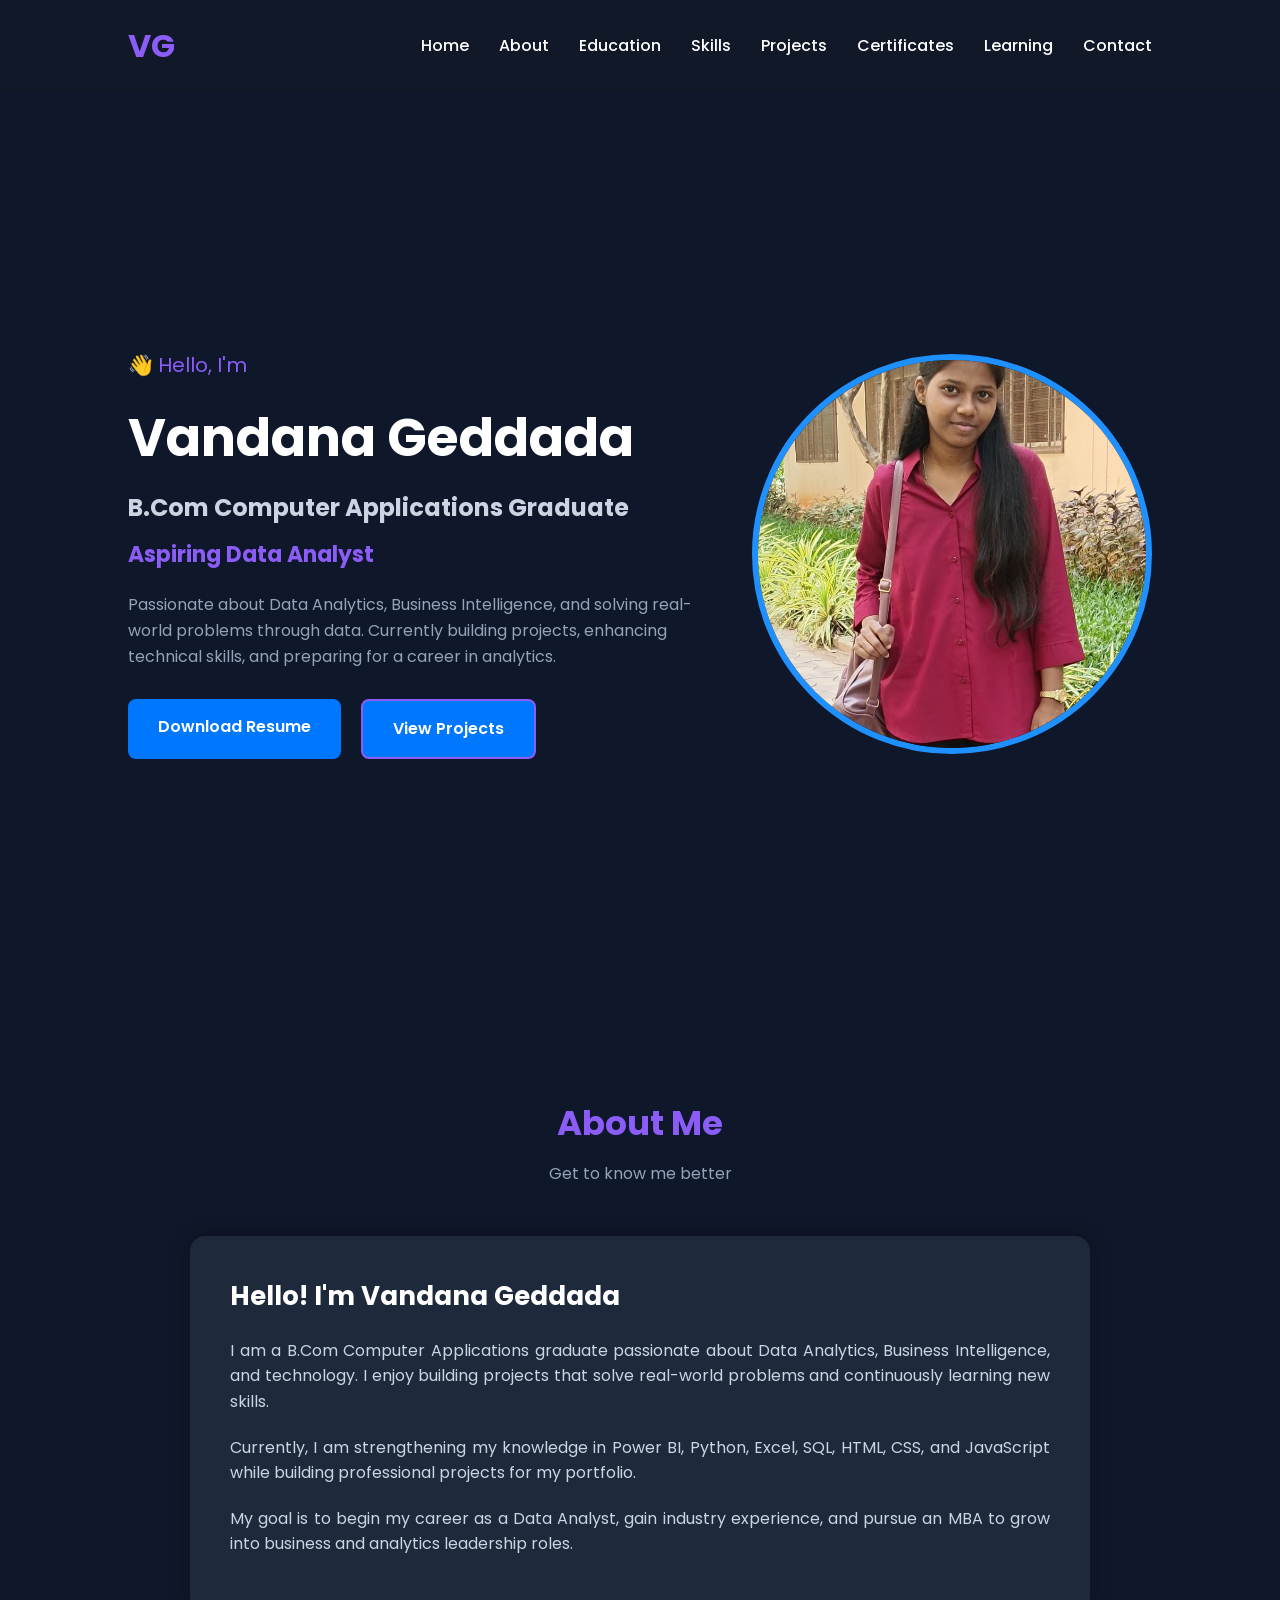
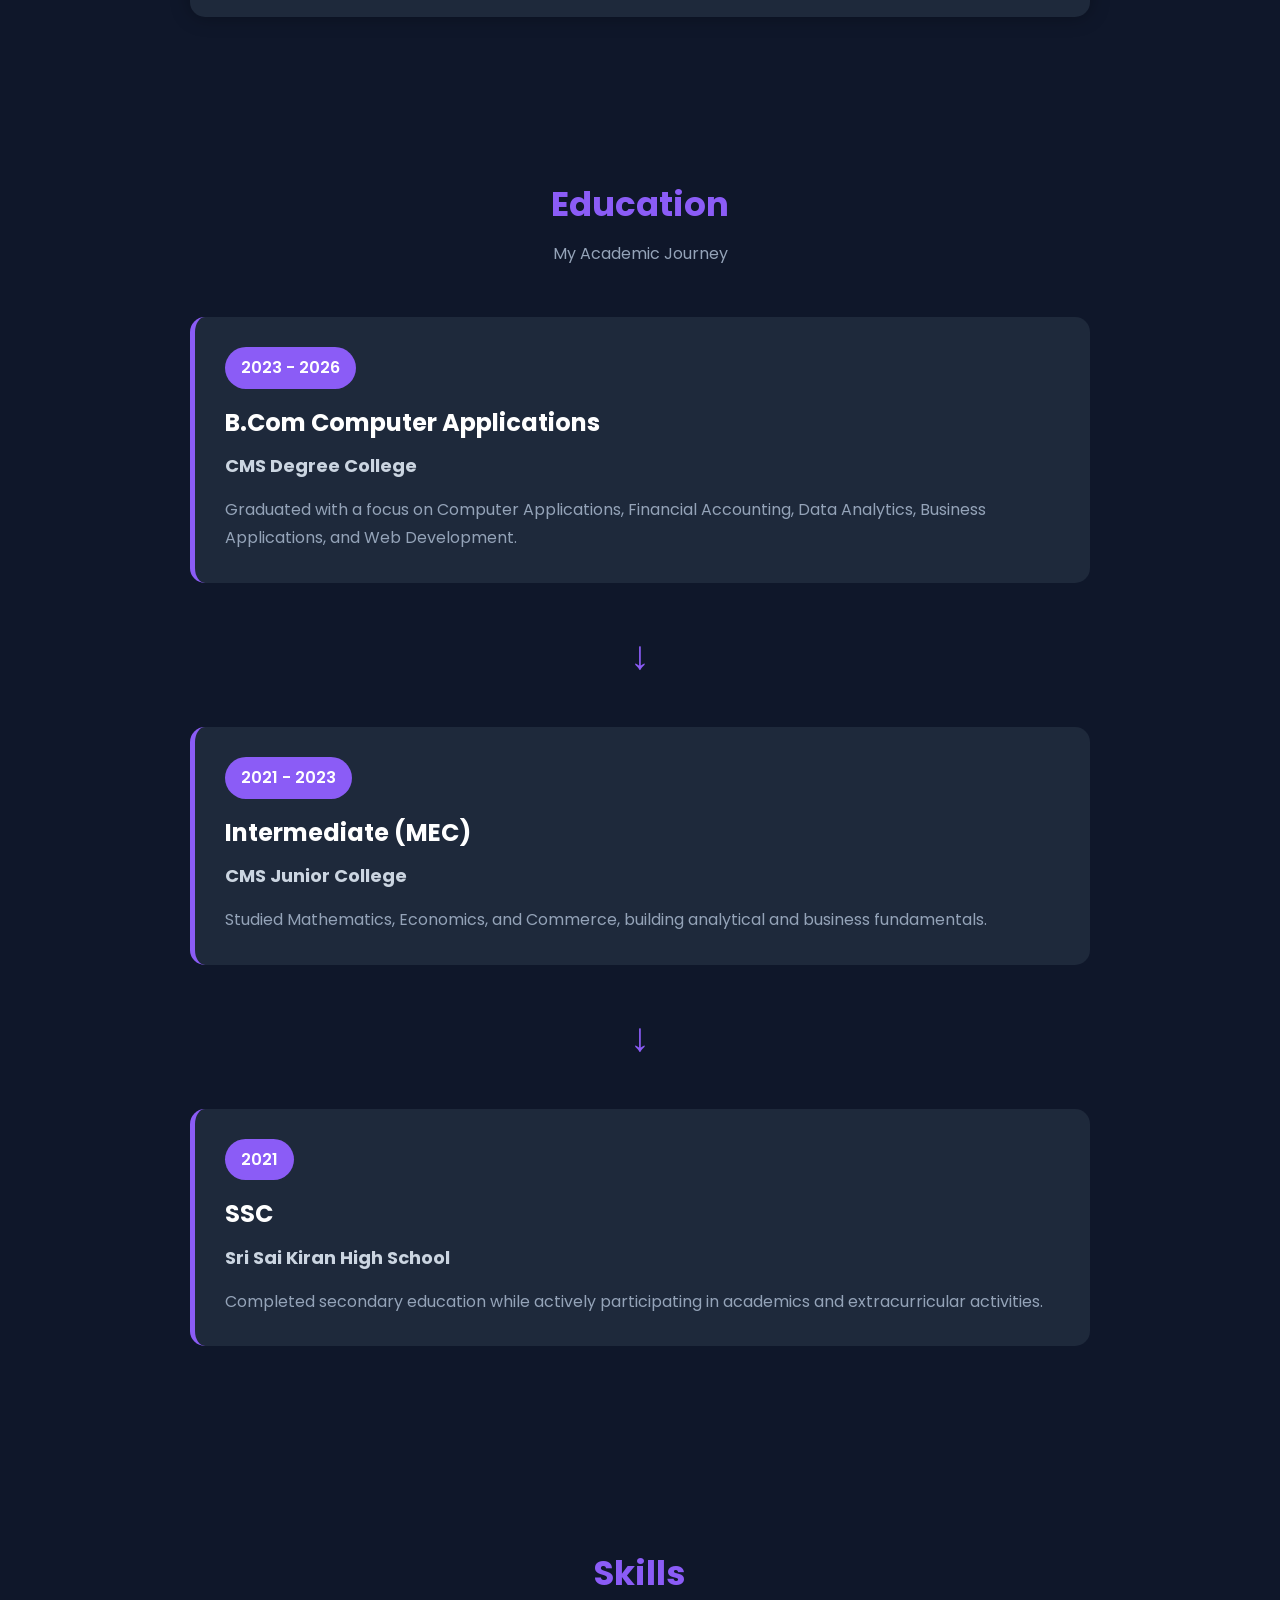
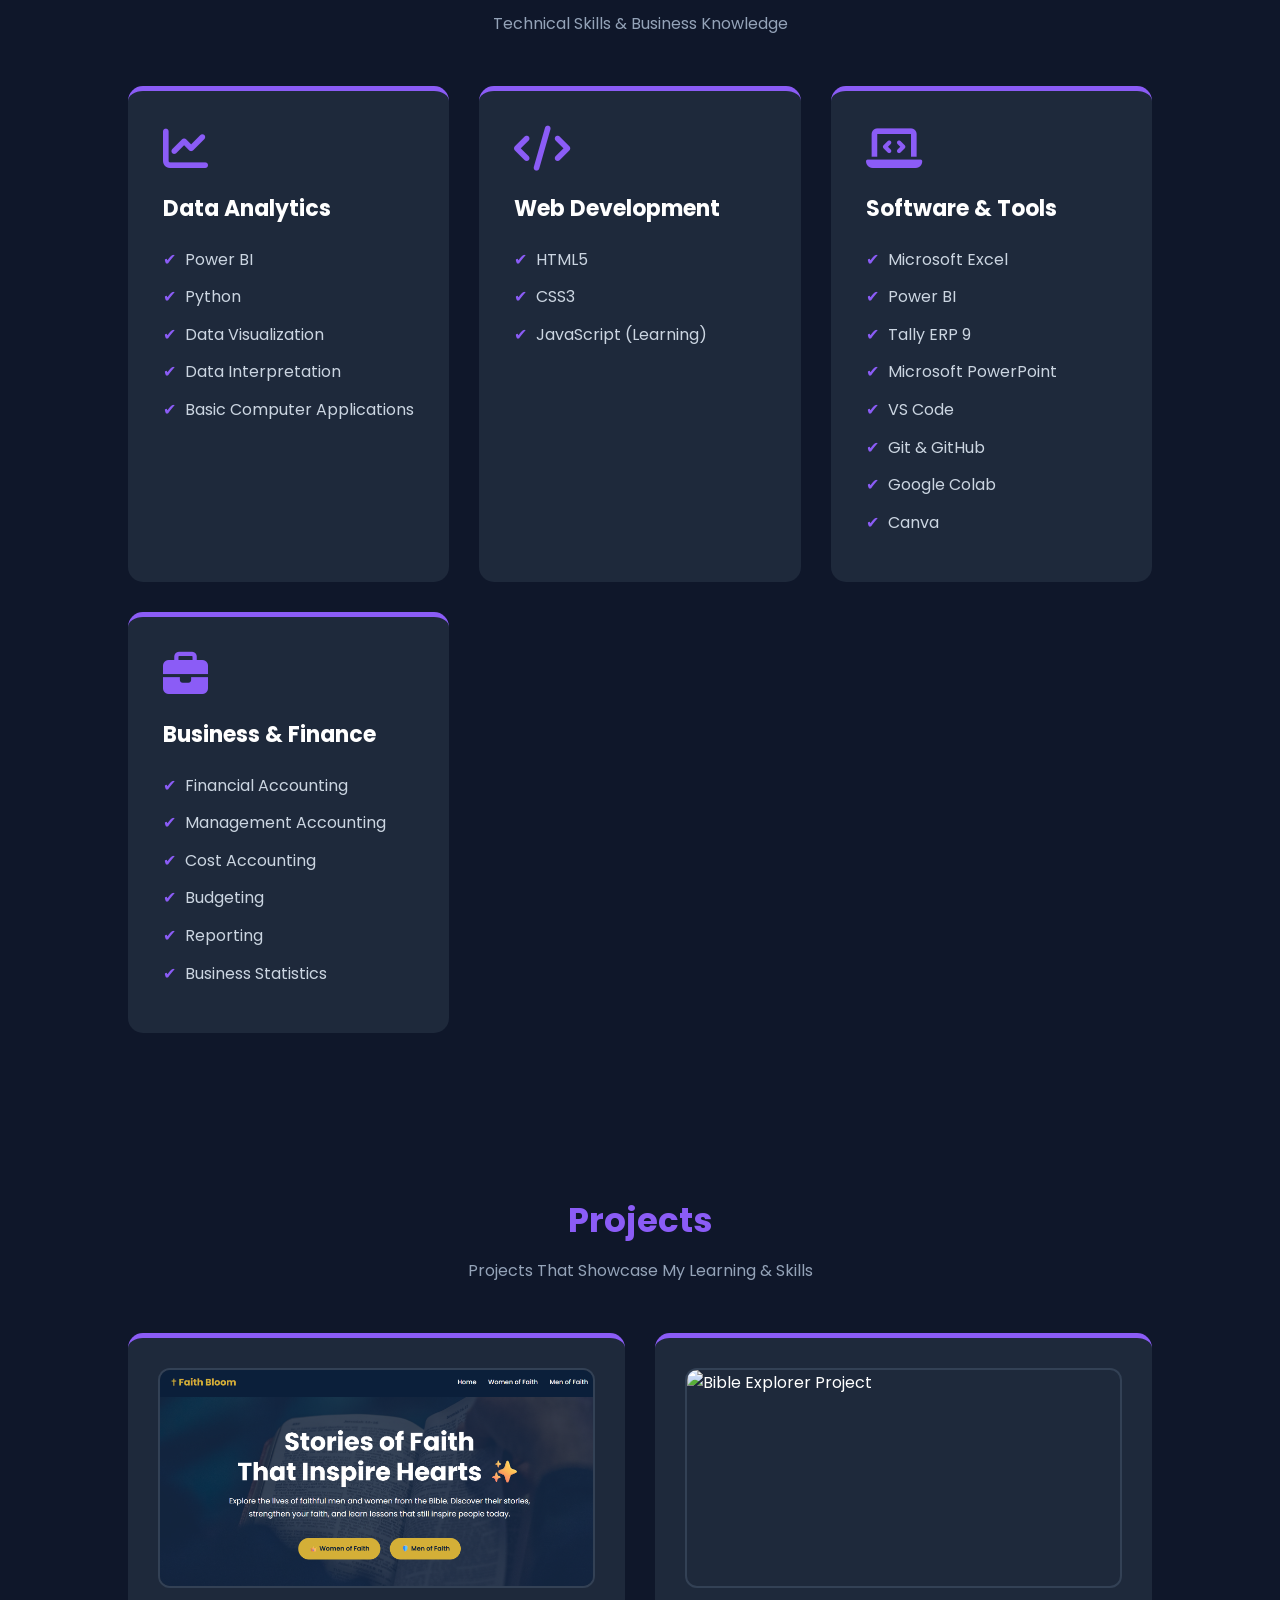
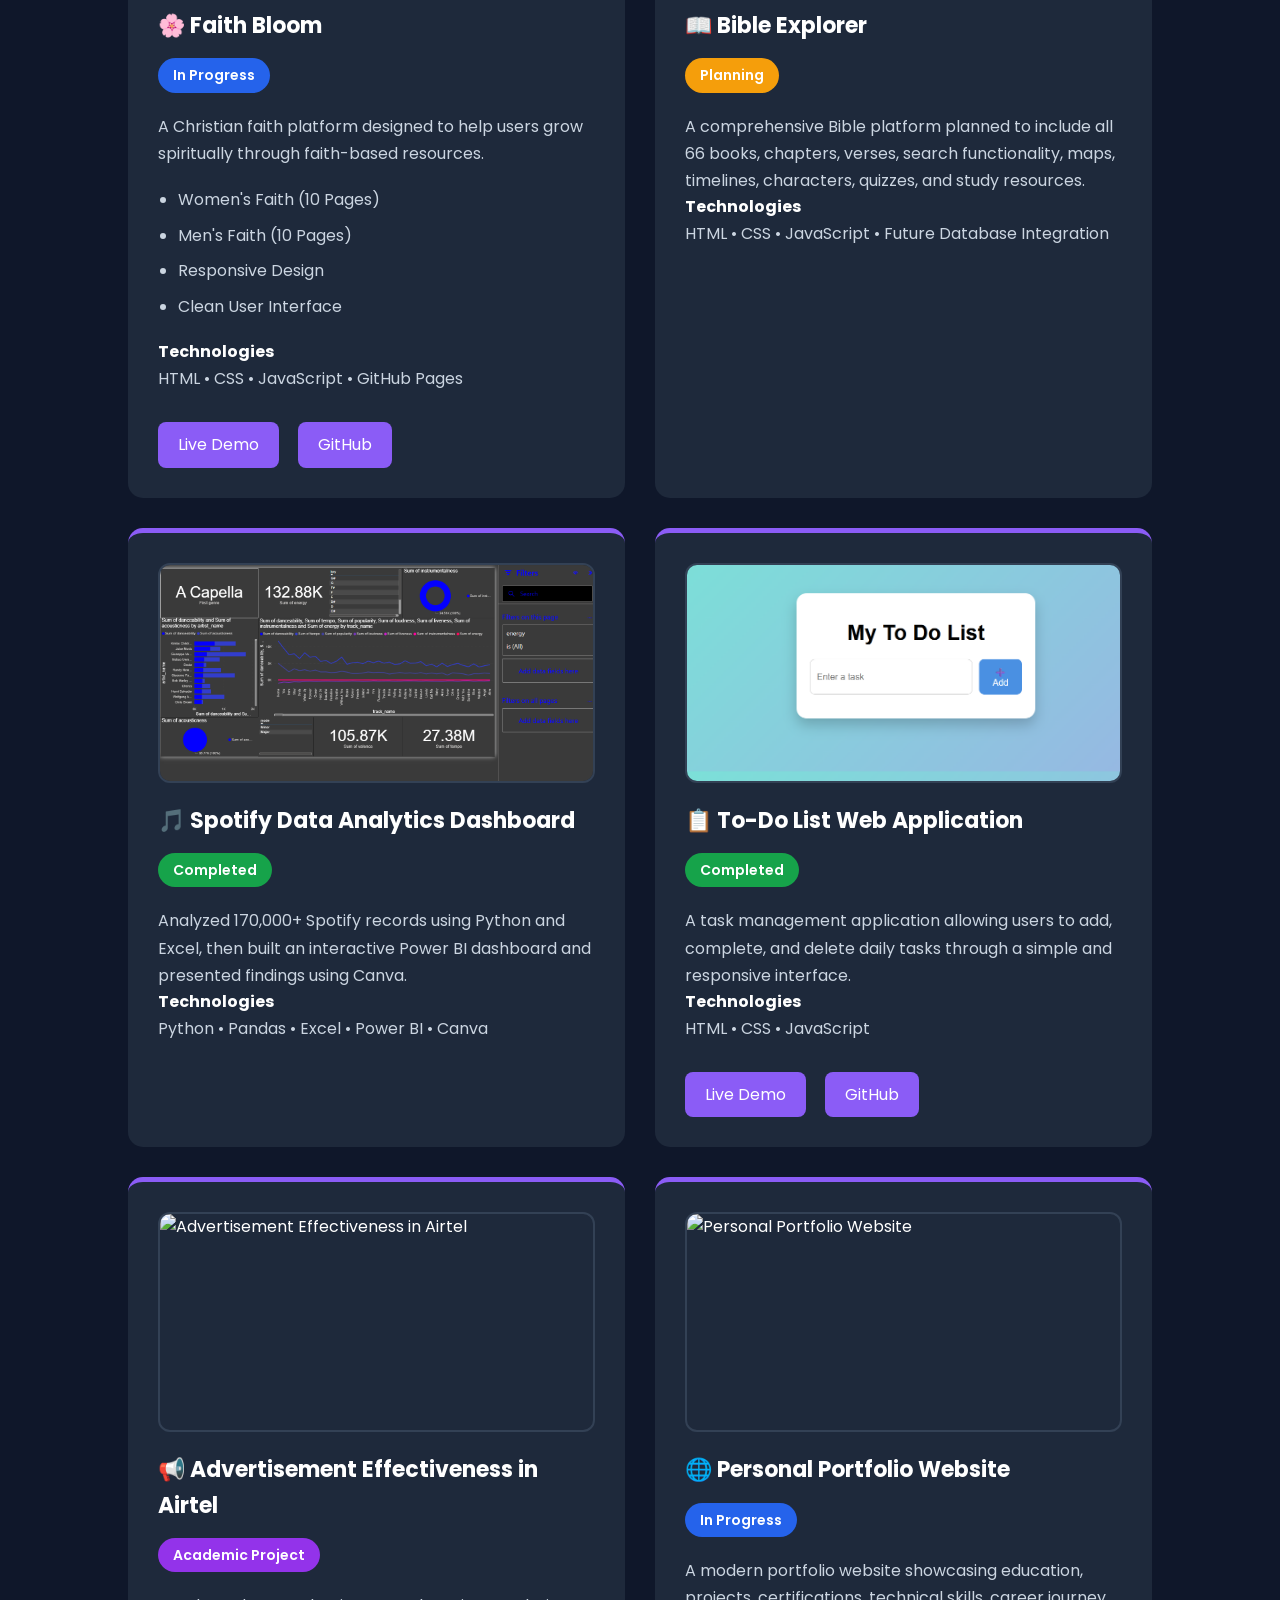
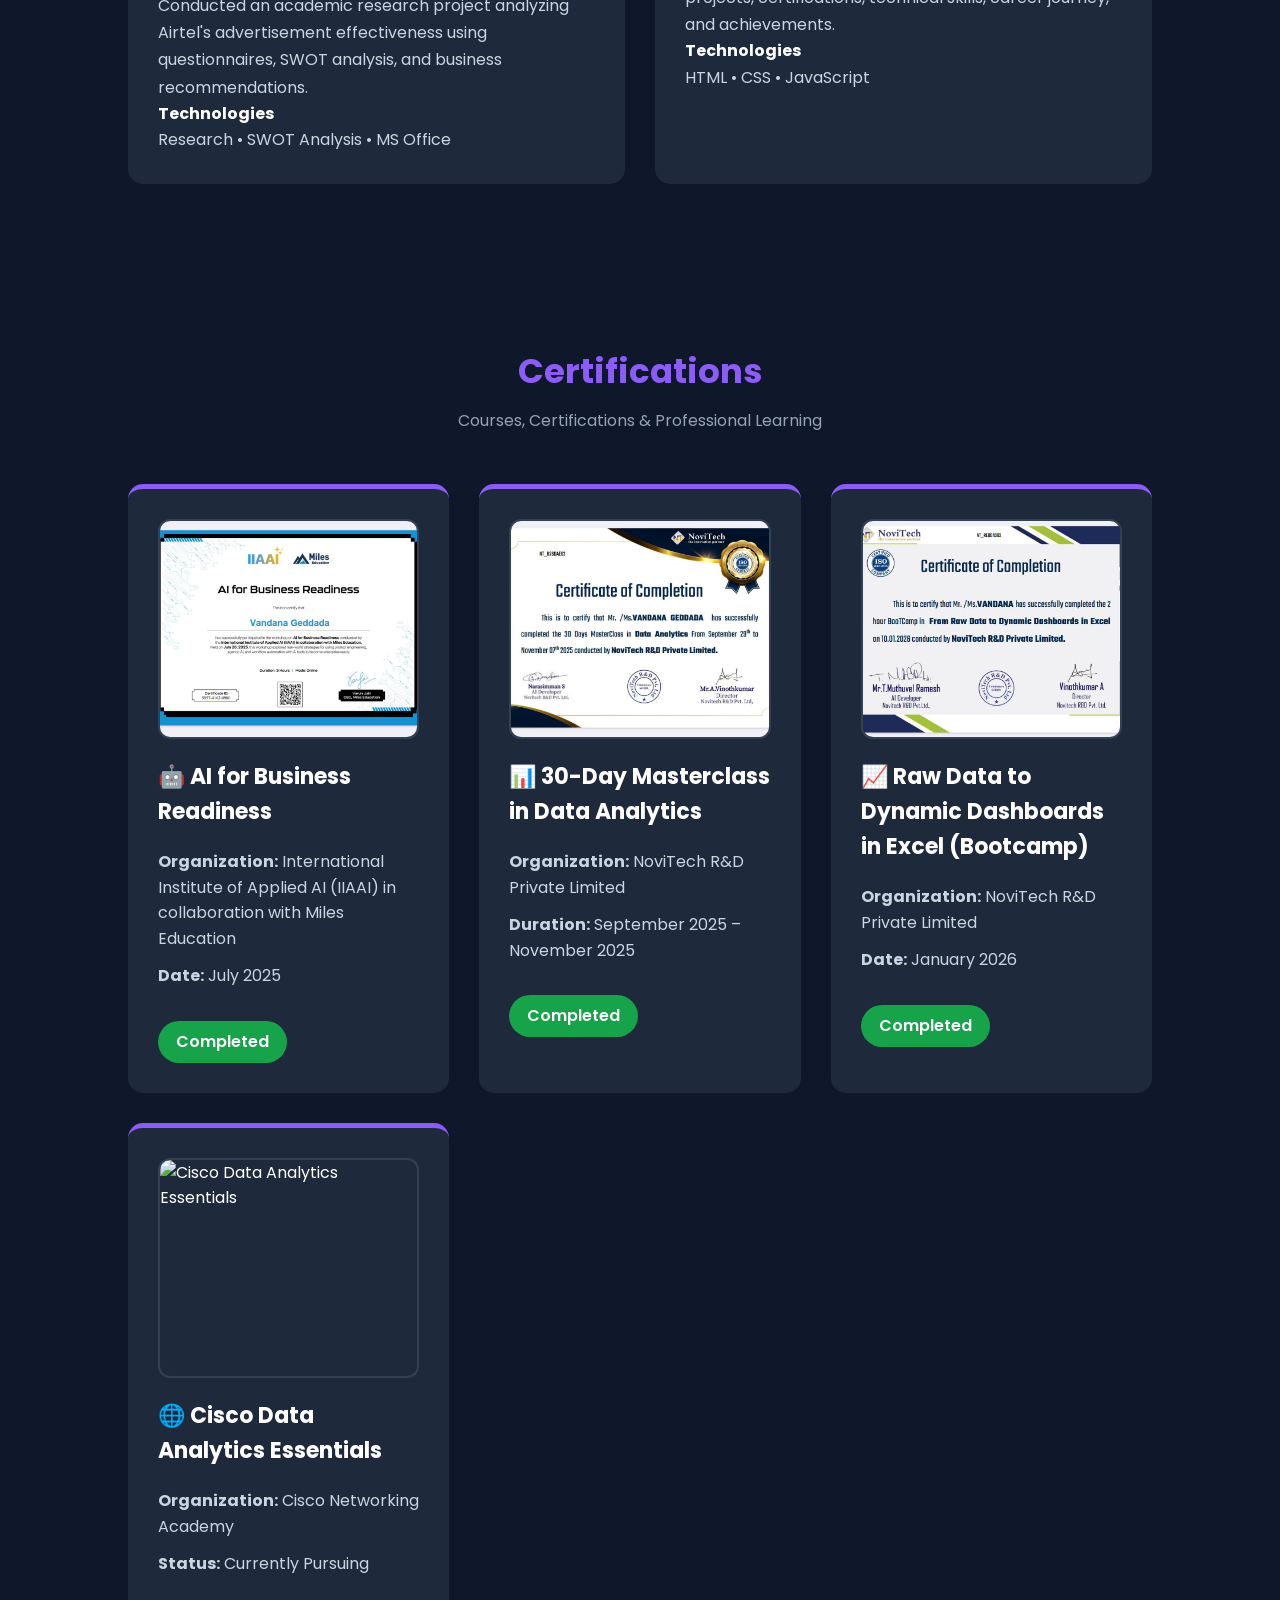
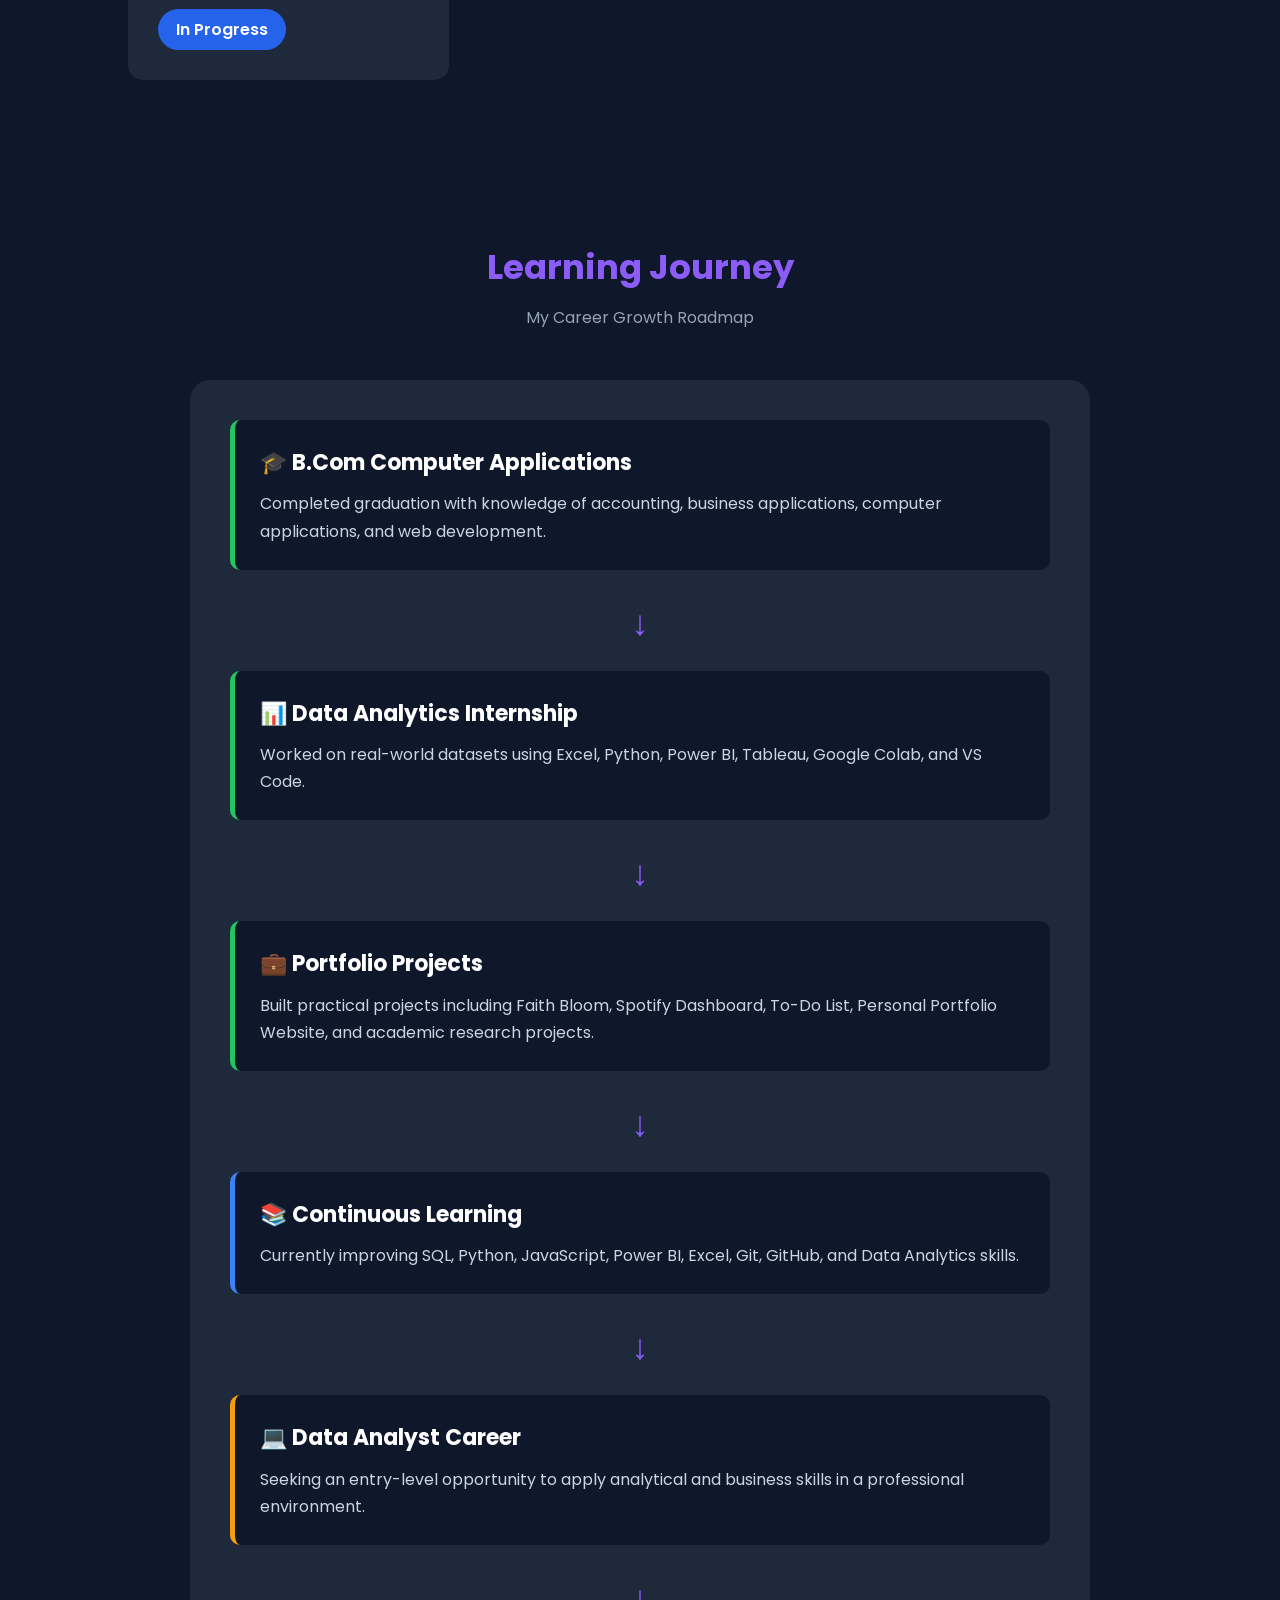
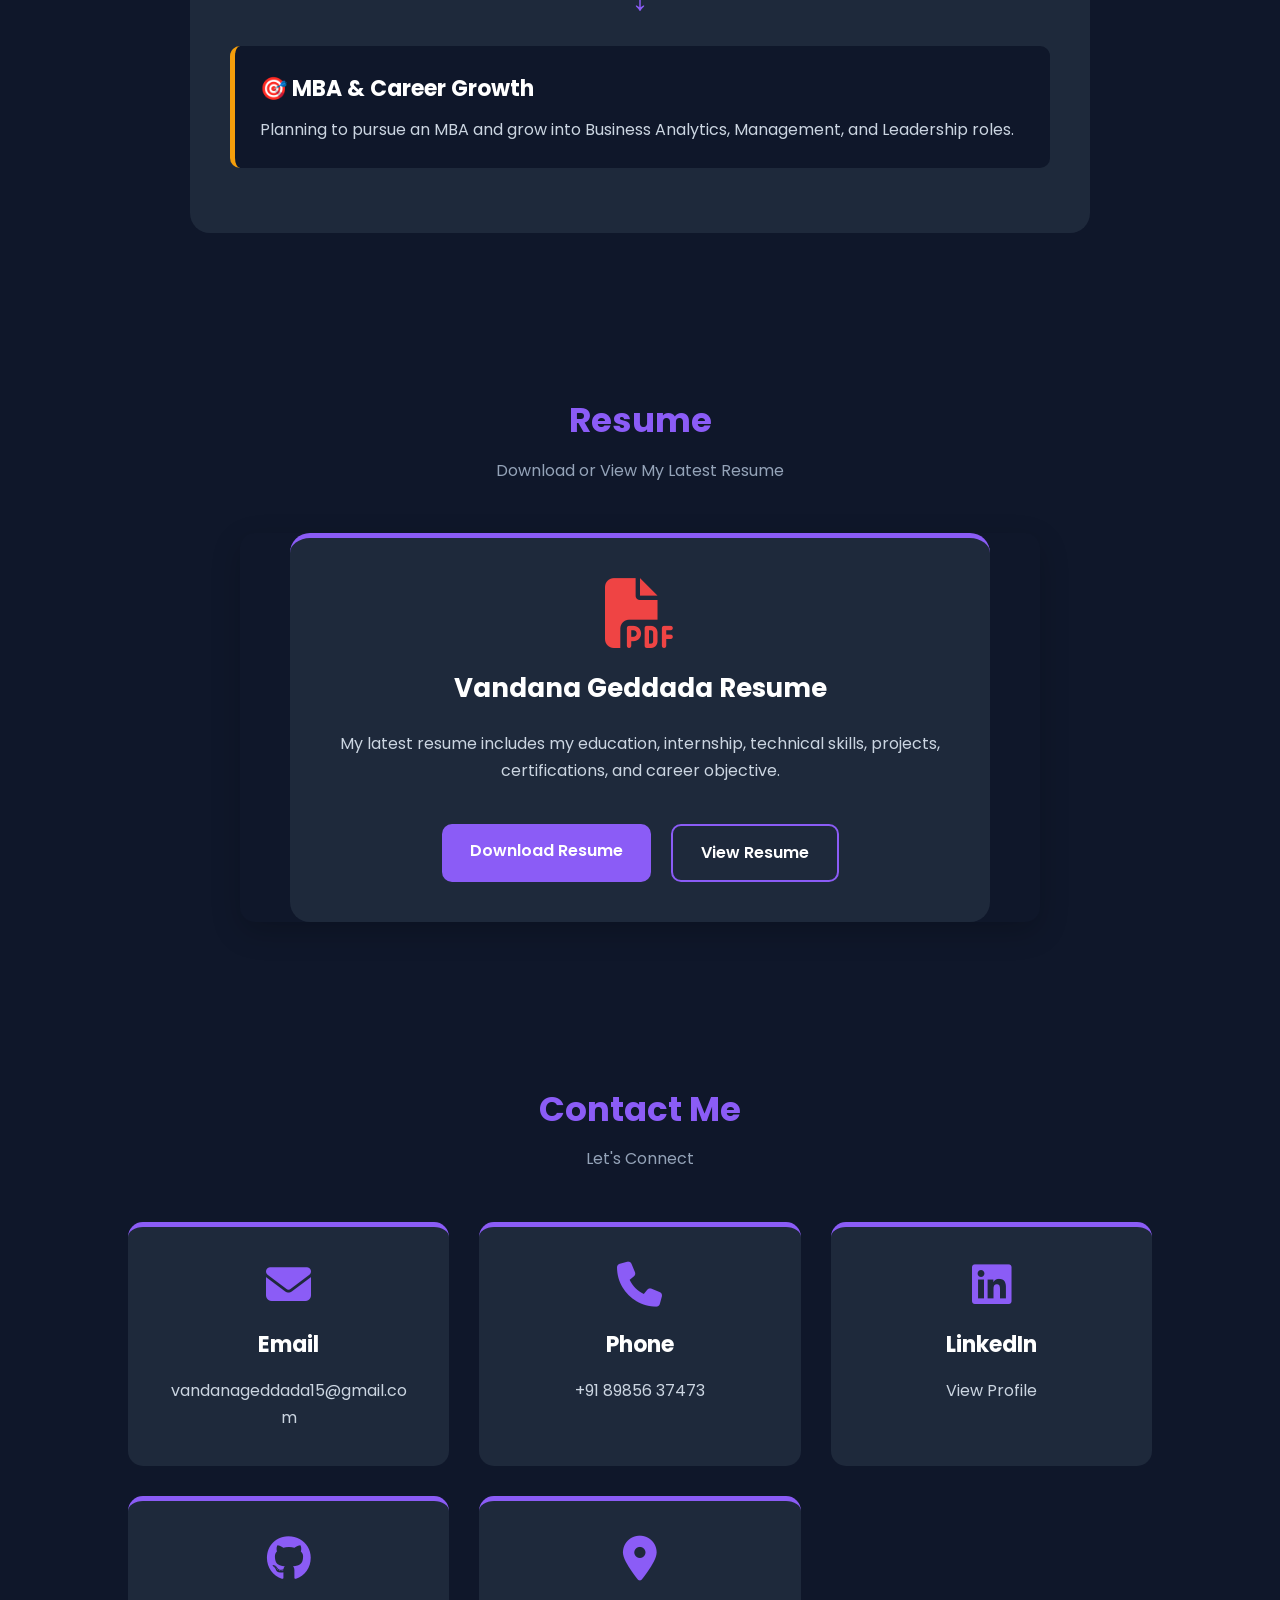
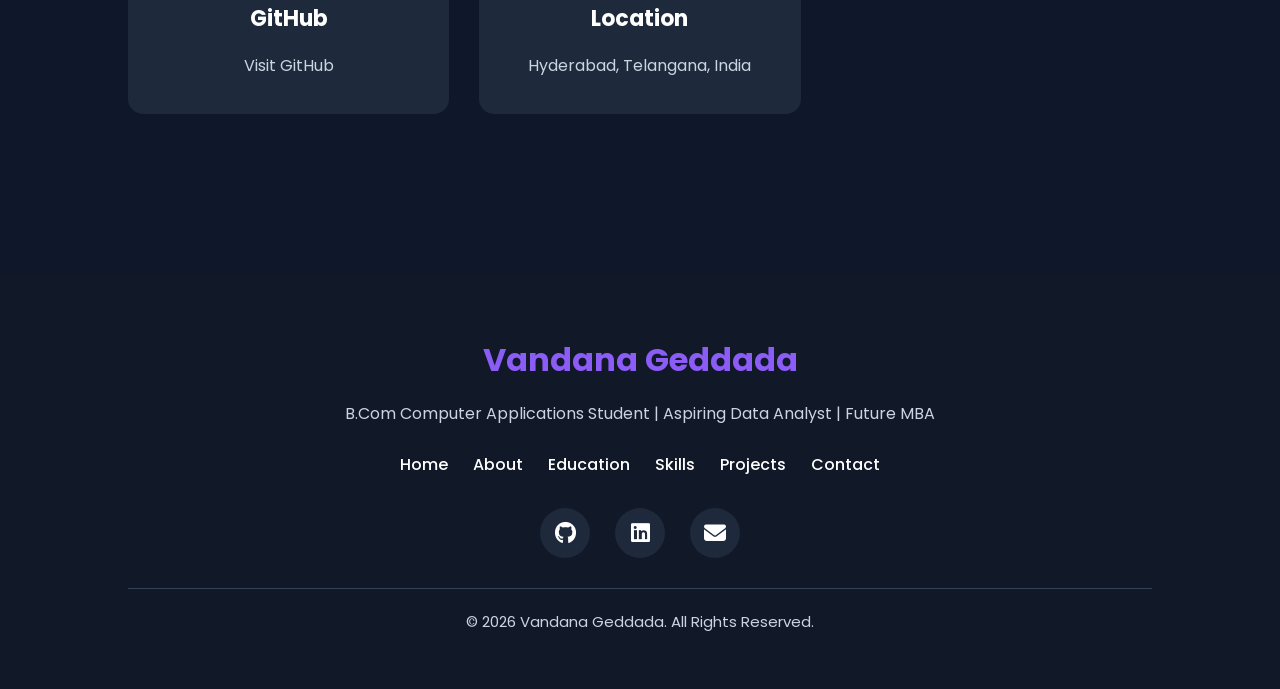
==== index.html @ 89745791 "Initial portfolio website" ====
<!DOCTYPE html>
<html lang="en">

<head>

    <!-- Basic Website Information -->
    <meta charset="UTF-8">
    <meta name="viewport" content="width=device-width, initial-scale=1.0">
    <meta name="description" content="Vandana Geddada Portfolio - Data Analyst, Web Developer, B.Com Computer Applications Graduate">
    
    <!-- Website Title -->
    <title>Vandana Geddada | Portfolio</title>

    <!-- CSS File -->
    <link rel="stylesheet" href="style.css">

    <link rel="stylesheet" href="responsive.css">

    <!-- Google Font -->
    <link href="https://fonts.googleapis.com/css2?family=Poppins:wght@300;400;500;600;700&display=swap"
        rel="stylesheet">

    <!-- Font Awesome -->
    <link rel="stylesheet"
        href="https://cdnjs.cloudflare.com/ajax/libs/font-awesome/6.7.2/css/all.min.css">

        <link rel="icon" href="images/favicon.png">
</head>

<body>

    <!-- =========================
            HEADER
    ========================== -->

    <header id="home">

        <nav class="navbar">

            <div class="logo">
                <h2>VG</h2>
            </div>

            <div class="menu-toggle" id="menu-toggle">
                <i class="fas fa-bars"></i>
            </div>

            <ul class="nav-links">

                <li><a href="#home">Home</a></li>

                <li><a href="#about">About</a></li>

                <li><a href="#education">Education</a></li>
                    
                <li><a href="#skills">Skills</a></li>
                    
                <li><a href="#projects">Projects</a></li>

                <li><a href="#certifications">Certificates</a></li>

                <li><a href="#learning">Learning</a></li>

                <li><a href="#contact">Contact</a></li>

            </ul>

        </nav>

    </header>

    <!-- =========================
        HERO SECTION
========================= -->

<section id="hero">

    <div class="hero-container">

        <div class="hero-text">

            <p class="hello">👋 Hello, I'm</p>

            <h1>Vandana Geddada</h1>

            <h2>B.Com Computer Applications Graduate</h2>

            <h3>Aspiring Data Analyst</h3>
            <h3 id="typing"></h3>

            <p class="description">

                Passionate about Data Analytics, Business Intelligence, and
                solving real-world problems through data.
                Currently building projects, enhancing technical skills,
                and preparing for a career in analytics.

            </p>

            <div class="hero-buttons">

                <a href="#" class="btn resume-btn">
                    Download Resume
                </a>

                <a href="#projects" class="btn project-btn">
                    View Projects
                </a>

            </div>

        </div>

        <div class="home-image">
    <img src="images/profile/vandana.png" alt="Vandana Geddada">
</div>

    </div>

</section>

    <!-- =========================
        ABOUT SECTION
========================= -->

<section id="about">

    <div class="section-title">
        <h2>About Me</h2>
        <p>Get to know me better</p>
    </div>

    <div class="about-container">

        <div class="about-text">

            <h3>Hello! I'm Vandana Geddada</h3>

            <p>
                I am a B.Com Computer Applications graduate passionate about
                Data Analytics, Business Intelligence, and technology.
                I enjoy building projects that solve real-world problems and
                continuously learning new skills.
            </p>

            <p>
                Currently, I am strengthening my knowledge in Power BI,
                Python, Excel, SQL, HTML, CSS, and JavaScript while
                building professional projects for my portfolio.
            </p>

            <p>
                My goal is to begin my career as a Data Analyst, gain
                industry experience, and pursue an MBA to grow into
                business and analytics leadership roles.
            </p>

        </div>

    </div>

</section>

    <!-- =========================
        EDUCATION SECTION
========================= -->

<section id="education">

    <div class="section-title">

        <h2>Education</h2>

        <p>My Academic Journey</p>

    </div>

    <div class="timeline">

        <!-- B.Com -->

        <div class="timeline-item">

            <div class="timeline-content">

                <span class="year">2023 - 2026</span>

                <h3>B.Com Computer Applications</h3>

                <h4>CMS Degree College</h4>

                <p>
                    Graduated with a focus on Computer Applications,
                    Financial Accounting, Data Analytics,
                    Business Applications, and Web Development.
                </p>

            </div>

        </div>

        <!-- Arrow -->

        <div class="timeline-arrow">
            ↓
        </div>

        <!-- Intermediate -->

        <div class="timeline-item">

            <div class="timeline-content">

                <span class="year">2021 - 2023</span>

                <h3>Intermediate (MEC)</h3>

                <h4>CMS Junior College</h4>

                <p>
                    Studied Mathematics, Economics, and Commerce,
                    building analytical and business fundamentals.
                </p>

            </div>

        </div>

        <!-- Arrow -->

        <div class="timeline-arrow">
            ↓
        </div>

        <!-- SSC -->

        <div class="timeline-item">

            <div class="timeline-content">

                <span class="year">2021</span>

                <h3>SSC</h3>

                <h4>Sri Sai Kiran High School</h4>

                <p>
                    Completed secondary education while actively
                    participating in academics and extracurricular activities.
                </p>

            </div>

        </div>

    </div>

</section>

    <!-- =========================
        SKILLS SECTION
========================= -->

<section id="skills">

    <div class="section-title">

        <h2>Skills</h2>

        <p>Technical Skills & Business Knowledge</p>

    </div>

    <div class="skills-container">

        <!-- Data Analytics -->

        <div class="skill-card">

            <i class="fas fa-chart-line"></i>

            <h3>Data Analytics</h3>

            <ul>
                <li>Power BI</li>
                <li>Python</li>
                <li>Data Visualization</li>
                <li>Data Interpretation</li>
                <li>Basic Computer Applications</li>
            </ul>

        </div>

        <!-- Web Development -->

        <div class="skill-card">

            <i class="fas fa-code"></i>

            <h3>Web Development</h3>

            <ul>
                <li>HTML5</li>
                <li>CSS3</li>
                <li>JavaScript (Learning)</li>
            </ul>

        </div>

        <!-- Software & Tools -->

        <div class="skill-card">

            <i class="fas fa-laptop-code"></i>

            <h3>Software & Tools</h3>

            <ul>
                <li>Microsoft Excel</li>
                <li>Power BI</li>
                <li>Tally ERP 9</li>
                <li>Microsoft PowerPoint</li>
                <li>VS Code</li>
                <li>Git & GitHub</li>
                <li>Google Colab</li>
                <li>Canva</li>
            </ul>

        </div>

        <!-- Business Skills -->

        <div class="skill-card">

            <i class="fas fa-briefcase"></i>

            <h3>Business & Finance</h3>

            <ul>
                <li>Financial Accounting</li>
                <li>Management Accounting</li>
                <li>Cost Accounting</li>
                <li>Budgeting</li>
                <li>Reporting</li>
                <li>Business Statistics</li>
            </ul>

        </div>

    </div>

</section>

    <!-- =========================
        PROJECTS SECTION
========================= -->

<section id="projects">

    <div class="section-title">

        <h2>Projects</h2>

        <p>Projects That Showcase My Learning & Skills</p>

    </div>

    <div class="projects-container">

        <!-- Faith Bloom -->

        <div class="project-card">

            <img src="images/profile/projects/faith-bloom.png"
                alt="Faith Bloom Project"
                class="project-image">

            <h3>🌸 Faith Bloom</h3>

            <span class="status in-progress">In Progress</span>

            <p>
                A Christian faith platform designed to help users grow spiritually
                through faith-based resources.
            </p>

            <ul>
                <li>Women's Faith (10 Pages)</li>
                <li>Men's Faith (10 Pages)</li>
                <li>Responsive Design</li>
                <li>Clean User Interface</li>
            </ul>

            <h4>Technologies</h4>

            <p>HTML • CSS • JavaScript • GitHub Pages</p>

            <div class="project-buttons">

                <a href="https://vandanageddada15-debug.github.io/faith-bloom/" target="_blank">
                    Live Demo
                </a>

                <a href="https://github.com/vandanageddada15-debug" target="_blank">
                    GitHub
                </a>

            </div>


        </div>

        <!-- Bible Explorer -->

        <div class="project-card">

            <img src="images/profile/projects/bible-explorer.png"
             alt="Bible Explorer Project"
             class="project-image">

            <h3>📖 Bible Explorer</h3>

            <span class="status planning">Planning</span>

            <p>
                A comprehensive Bible platform planned to include all 66 books,
                chapters, verses, search functionality, maps, timelines,
                characters, quizzes, and study resources.
            </p>

            <h4>Technologies</h4>

            <p>HTML • CSS • JavaScript • Future Database Integration</p>

        </div>

        <!-- Spotify Dashboard -->

        <div class="project-card">

            <img src="images/profile/projects/spotify-dashboard.png"
            alt="Spotify Dashboard"
            class="project-image">

            <h3>🎵 Spotify Data Analytics Dashboard</h3>

            <span class="status completed">Completed</span>

            <p>
                Analyzed 170,000+ Spotify records using Python and Excel,
                then built an interactive Power BI dashboard and presented
                findings using Canva.
            </p>

            <h4>Technologies</h4>

            <p>Python • Pandas • Excel • Power BI • Canva</p>

        </div>

        <!-- To Do List -->

        <div class="project-card">

            <img src="images/profile/projects/todo-app.png"
            alt="To Do List Web App"
            class="project-image">

            <h3>📋 To-Do List Web Application</h3>

            <span class="status completed">Completed</span>

            <p>
                A task management application allowing users to add,
                complete, and delete daily tasks through a simple and
                responsive interface.
            </p>

            <h4>Technologies</h4>

            <p>HTML • CSS • JavaScript</p>

            <div class="project-buttons">

                <a href="https://vandanageddada15-debug.github.io/To-Do-List-Web-Application/" target="_blank">
                    Live Demo
                </a>

                <a href="https://github.com/vandanageddada15-debug" target="_blank">
                    GitHub
                </a>

            </div>

        </div>

        <!-- Airtel -->

        <div class="project-card">

            <img src="images/profile/projects/airtel-project.png"
             alt="Advertisement Effectiveness in Airtel"
             class="project-image">

            <h3>📢 Advertisement Effectiveness in Airtel</h3>

            <span class="status academic">Academic Project</span>

            <p>
                Conducted an academic research project analyzing Airtel's
                advertisement effectiveness using questionnaires,
                SWOT analysis, and business recommendations.
            </p>

            <h4>Technologies</h4>

            <p>Research • SWOT Analysis • MS Office</p>

        </div>

        <!-- Portfolio -->

        <div class="project-card">

            <img src="images/profile/projects/portfolio.png"
            alt="Personal Portfolio Website"
            class="project-image">

            <h3>🌐 Personal Portfolio Website</h3>

            <span class="status in-progress">In Progress</span>

            <p>
                A modern portfolio website showcasing education,
                projects, certifications, technical skills,
                career journey, and achievements.
            </p>

            <h4>Technologies</h4>

            <p>HTML • CSS • JavaScript</p>

        </div>

    </div>

</section>

    <!-- =========================
        CERTIFICATIONS SECTION
========================= -->

<section id="certifications">

    <div class="section-title">

        <h2>Certifications</h2>

        <p>Courses, Certifications & Professional Learning</p>

    </div>

    <div class="certifications-container">

        <!-- AI for Business Readiness -->

        <div class="certificate-card">

            <img src="images/profile/projects/certificates/ai-business.jpg" alt="AI for Business Readiness" class="certificate-image">

            <h3>🤖 AI for Business Readiness</h3>

            <p><strong>Organization:</strong> International Institute of Applied AI (IIAAI) in collaboration with Miles Education</p>

            <p><strong>Date:</strong> July 2025</p>

            <span class="certificate-status completed">
                Completed
            </span>

        </div>

        <!-- Data Analytics Masterclass -->

        <div class="certificate-card">

            <img src="images/profile/projects/certificates/novitech-masterclass.jpg" alt="30-Day Masterclass in Data Analytics" class="certificate-image">

            <h3>📊 30-Day Masterclass in Data Analytics</h3>

            <p><strong>Organization:</strong> NoviTech R&D Private Limited</p>

            <p><strong>Duration:</strong> September 2025 – November 2025</p>

            <span class="certificate-status completed">
                Completed
            </span>

        </div>

        <!-- Excel Bootcamp -->

        <div class="certificate-card">

            <img src="images/profile/projects/certificates/excel-bootcamp.jpg" alt="Excel Bootcamp" class="certificate-image">

            <h3>📈 Raw Data to Dynamic Dashboards in Excel (Bootcamp)</h3>

            <p><strong>Organization:</strong> NoviTech R&D Private Limited</p>

            <p><strong>Date:</strong> January 2026</p>

            <span class="certificate-status completed">
                Completed
            </span>

        </div>

        <!-- Cisco -->

        <div class="certificate-card">

            <img src="images/profile/projects/certificates/cisco.jpg" alt="Cisco Data Analytics Essentials" class="certificate-image">

            <h3>🌐 Cisco Data Analytics Essentials</h3>

            <p><strong>Organization:</strong> Cisco Networking Academy</p>

            <p><strong>Status:</strong> Currently Pursuing</p>

            <span class="certificate-status progress">
                In Progress
            </span>

        </div>

    </div>

</section>

    <!-- =========================
        LEARNING JOURNEY
========================= -->

<section id="learning">

    <div class="section-title">

        <h2>Learning Journey</h2>

        <p>My Career Growth Roadmap</p>

    </div>

    <div class="learning-container">

        <div class="learning-card">

            <div class="step completed">

                <h3>🎓 B.Com Computer Applications</h3>

                <p>Completed graduation with knowledge of accounting, business applications, computer applications, and web development.</p>

            </div>

            <div class="arrow">↓</div>

            <div class="step completed">

                <h3>📊 Data Analytics Internship</h3>

                <p>Worked on real-world datasets using Excel, Python, Power BI, Tableau, Google Colab, and VS Code.</p>

            </div>

            <div class="arrow">↓</div>

            <div class="step completed">

                <h3>💼 Portfolio Projects</h3>

                <p>Built practical projects including Faith Bloom, Spotify Dashboard, To-Do List, Personal Portfolio Website, and academic research projects.</p>

            </div>

            <div class="arrow">↓</div>

            <div class="step progress">

                <h3>📚 Continuous Learning</h3>

                <p>Currently improving SQL, Python, JavaScript, Power BI, Excel, Git, GitHub, and Data Analytics skills.</p>

            </div>

            <div class="arrow">↓</div>

            <div class="step future">

                <h3>💻 Data Analyst Career</h3>

                <p>Seeking an entry-level opportunity to apply analytical and business skills in a professional environment.</p>

            </div>

            <div class="arrow">↓</div>

            <div class="step future">

                <h3>🎯 MBA & Career Growth</h3>

                <p>Planning to pursue an MBA and grow into Business Analytics, Management, and Leadership roles.</p>

            </div>

        </div>

    </div>

</section>

    <!-- =========================
        RESUME SECTION
========================= -->

<section id="resume">

    <div class="section-title">

        <h2>Resume</h2>

        <p>Download or View My Latest Resume</p>

    </div>

    <div class="resume-container">

        <div class="resume-card">

            <i class="fas fa-file-pdf"></i>

            <h3>Vandana Geddada Resume</h3>

            <p>
                My latest resume includes my education,
                internship, technical skills, projects,
                certifications, and career objective.
            </p>

            <div class="resume-buttons">

                <a href="assets/resume.pdf"
                   download
                   class="resume-download">
                   Download Resume
                </a>

                <a href="assets/resume.pdf"
                   target="_blank"
                   class="resume-view">
                   View Resume
                </a>

            </div>

        </div>

    </div>

</section>

    <!-- =========================
        CONTACT SECTION
========================= -->

<section id="contact">

    <div class="section-title">

        <h2>Contact Me</h2>

        <p>Let's Connect</p>

    </div>

    <div class="contact-container">

        <div class="contact-card">

            <i class="fas fa-envelope"></i>

            <h3>Email</h3>

            <p>
                <a href="mailto:vandanageddada15@gmail.com">
                    vandanageddada15@gmail.com
                </a>
            </p>

        </div>

        <div class="contact-card">

            <i class="fas fa-phone"></i>

            <h3>Phone</h3>

            <p>
                <a href="tel:+918985637473">
                    +91 89856 37473
                </a>
            </p>

        </div>

        <div class="contact-card">

            <i class="fab fa-linkedin"></i>

            <h3>LinkedIn</h3>

            <p>
                <a href="https://www.linkedin.com/in/vandana-geddada-997412373/"
                   target="_blank">
                    View Profile
                </a>
            </p>

        </div>

        <div class="contact-card">

            <i class="fab fa-github"></i>

            <h3>GitHub</h3>

            <p>
                <a href="https://github.com/Vandanageddada15-debug"
                   target="_blank">
                    Visit GitHub
                </a>
            </p>

        </div>

        <div class="contact-card">

            <i class="fas fa-map-marker-alt"></i>

            <h3>Location</h3>

            <p>Hyderabad, Telangana, India</p>

        </div>

    </div>

</section>

    <!-- =========================
        FOOTER
========================= -->

<footer>

    <div class="footer-container">

        <h2>Vandana Geddada</h2>

        <p>
            B.Com Computer Applications Student |
            Aspiring Data Analyst |
            Future MBA
        </p>

        <div class="footer-links">

            <a href="#home">Home</a>
            <a href="#about">About</a>
            <a href="#education">Education</a>
            <a href="#skills">Skills</a>
            <a href="#projects">Projects</a>
            <a href="#contact">Contact</a>

        </div>

        <div class="footer-social">

            <a href="https://github.com/Vandanageddada15-debug" target="_blank">
                <i class="fab fa-github"></i>
            </a>

            <a href="https://www.linkedin.com/in/vandana-geddada-997412373/" target="_blank">
                <i class="fab fa-linkedin"></i>
            </a>

            <a href="mailto:vandanageddada15@gmail.com">
                <i class="fas fa-envelope"></i>
            </a>

        </div>

        <p class="copyright">

            © 2026 Vandana Geddada.
            All Rights Reserved.

        </p>

    </div>

</footer>

    <!-- JavaScript -->

    <script src="script.js"></script>

<button id="topBtn">
    ↑
</button>

</body>

</html>
---- style.css ----
/* ===========================
        GOOGLE RESET
=========================== */

*{
    margin:0;
    padding:0;
    box-sizing:border-box;
}

html{

    scroll-behavior:smooth;

}

/* ===========================
        BODY
=========================== */

body{

    font-family:'Poppins',sans-serif;
    background:#0f172a;
    color:white;
    line-height:1.6;

}

/* ===========================
        LINKS
=========================== */

a{

    text-decoration:none;
    color:inherit;

}

/* ===========================
        IMAGES
=========================== */

img{

    max-width:100%;
    display:block;

}

/* ===========================
        SECTION
=========================== */

section{

    padding:80px 10%;

}

/* ===========================
        BUTTON
=========================== */

button{

    cursor:pointer;

}

/* ===========================
    NAVIGATION BAR
=========================== */

.navbar{

    display:flex;
    justify-content:space-between;
    align-items:center;

    padding:20px 10%;

    background:#111827;

    position:sticky;
    top:0;

    z-index:1000;

}

/* ===========================
        LOGO
=========================== */

.logo h2{

    color:#8b5cf6;
    font-size:32px;

    font-weight:700;

}

/* ===========================
    NAVIGATION LINKS
=========================== */

.nav-links{

    display:flex;

    list-style:none;

    gap:30px;

}

.nav-links a{

    color:white;

    font-weight:500;

    transition:0.3s;

}

.nav-links a:hover{

    color:#8b5cf6;

}


/* ===========================
        HERO SECTION
=========================== */

.hero-container{

    display:flex;
    justify-content:space-between;
    align-items:center;
    gap:60px;
    min-height:85vh;

}

.hero-text{

    flex:1;

}

.hello{

    color:#8b5cf6;
    font-size:20px;
    margin-bottom:15px;

}

.hero-text h1{

    font-size:52px;
    margin-bottom:10px;

}

.hero-text h2{

    font-size:24px;
    color:#cbd5e1;
    margin-bottom:10px;

}

.hero-text h3{

    font-size:22px;
    color:#8b5cf6;
    margin-bottom:20px;

}

.description{

    color:#94a3b8;
    font-size:16px;
    max-width:650px;
    margin-bottom:30px;

}

.hero-buttons{

    display:flex;
    gap:20px;

}

.btn{

    padding:15px 30px;
    border-radius:10px;
    font-weight:600;
    transition:.3s;

}

.resume-btn{

    background:#8b5cf6;
    color:white;

}

.resume-btn:hover{

    background:#7c3aed;

}

.project-btn{

    border:2px solid #8b5cf6;

}

.project-btn:hover{

    background:#8b5cf6;

}

.hero-image{

    flex:1;
    display:flex;
    justify-content:center;

}

.hero-image img{

    width:350px;
    border-radius:50%;
    border:6px solid #8b5cf6;

}

/* ===========================
        ABOUT SECTION
=========================== */

.section-title{
    text-align:center;
    margin-bottom:50px;
}

.section-title h2{
    font-size:34px;
    color:#8b5cf6;
}

.section-title p{
    font-size:16px;
    color:#94a3b8;
    margin-top:10px;
}

.about-container{
    max-width:900px;
    margin:auto;
    background:#1e293b;
    padding:40px;
    border-radius:15px;
    box-shadow:0 0 20px rgba(0,0,0,0.3);
}

.about-text h3{
    font-size:26px;
    margin-bottom:20px;
    color:#ffffff;
}

.about-text p{
    color:#cbd5e1;
    font-size:16px;
    margin-bottom:20px;
    text-align:justify;
}


/* ===========================
        EDUCATION
=========================== */

.timeline{

    max-width:900px;
    margin:auto;

}

.timeline-item{

    display:flex;
    justify-content:center;

    margin:40px 0;

}

.timeline-content{

    background:#1e293b;

    width:100%;

    padding:30px;

    border-left:5px solid #8b5cf6;

    border-radius:15px;

    transition:.3s;

}

.timeline-content:hover{

    transform:translateY(-8px);

    box-shadow:0 10px 25px rgba(139,92,246,.3);

}

.year{

    display:inline-block;

    background:#8b5cf6;

    color:white;

    padding:8px 16px;

    border-radius:30px;

    margin-bottom:15px;

    font-weight:600;

}

.timeline-content h3{

    font-size:24px;

    margin-bottom:10px;

}

.timeline-content h4{

    font-size:18px;

    color:#cbd5e1;

    margin-bottom:15px;

}

.timeline-content p{

    font-size:16px;

    color:#94a3b8;

    line-height:1.8;

}

.timeline-arrow{

    text-align:center;

    font-size:40px;

    color:#8b5cf6;

}

/* ===========================
        SKILLS SECTION
=========================== */

.skills-container{

    display:grid;

    grid-template-columns:repeat(auto-fit,minmax(280px,1fr));

    gap:30px;

    margin-top:50px;

}

.skill-card{

    background:#1e293b;

    padding:35px;

    border-radius:15px;

    transition:.4s;

    border-top:5px solid #8b5cf6;

}

.skill-card:hover{

    transform:translateY(-10px);

    box-shadow:0 15px 30px rgba(139,92,246,.3);

}

.skill-card i{

    font-size:45px;

    color:#8b5cf6;

    margin-bottom:20px;

}

.skill-card h3{

    margin-bottom:20px;

    font-size:22px;

}

.skill-card ul{

    list-style:none;

}

.skill-card ul li{

    font-size:16px;

    margin:12px 0;

    color:#cbd5e1;

    position:relative;

    padding-left:22px;

}

.skill-card ul li::before{

    content:"✔";

    position:absolute;

    left:0;

    color:#8b5cf6;

}


/* ===========================
        PROJECTS
=========================== */

.projects-container{

    display:grid;

    grid-template-columns:repeat(auto-fit,minmax(350px,1fr));

    gap:30px;

    margin-top:50px;

}

.project-card{

    background:#1e293b;

    padding:30px;

    border-radius:15px;

    transition:.3s;

    border-top:5px solid #8b5cf6;

}

.project-card:hover{

    transform:translateY(-10px);

    box-shadow:0 15px 30px rgba(139,92,246,.3);

}

.project-card h3{

    font-size:22px;

    margin-bottom:15px;

}

.project-card p{

    font-size:16px;

    color:#cbd5e1;

    line-height:1.7;

}

.project-card ul{

    margin:20px 0;

    padding-left:20px;

}

.project-card ul li{

    font-size:16px;

    margin-bottom:10px;

    color:#cbd5e1;

}

.status{

    display:inline-block;

    padding:6px 15px;

    border-radius:20px;

    font-size:14px;

    font-weight:600;

    margin-bottom:20px;

}

.completed{

    background:#16a34a;

    color:white;

}

.in-progress{

    background:#2563eb;

    color:white;

}

.planning{

    background:#f59e0b;

    color:white;

}

.academic{

    background:#9333ea;

    color:white;

}

.project-buttons{

    margin-top:20px;

}

.project-buttons a{

    display:inline-block;

    margin-right:15px;

    margin-top:10px;

    padding:10px 20px;

    background:#8b5cf6;

    color:white;

    border-radius:8px;

    text-decoration:none;

    transition:.3s;

}

.project-buttons a:hover{

    background:#7c3aed;

}

/* ===========================
      CERTIFICATIONS
=========================== */

.certifications-container{

    display:grid;

    grid-template-columns:repeat(auto-fit,minmax(320px,1fr));

    gap:30px;

    margin-top:50px;

}

.certificate-card{

    background:#1e293b;

    padding:30px;

    border-radius:15px;

    border-top:5px solid #8b5cf6;

    transition:.3s;

}

.certificate-card:hover{

    transform:translateY(-10px);

    box-shadow:0 15px 30px rgba(139,92,246,.3);

}

.certificate-card h3{

    color:#ffffff;

    margin-bottom:20px;

    font-size:22px;

}

.certificate-card p{

    font-size:16px;

    color:#cbd5e1;

    margin-bottom:12px;

    line-height:1.6;

}

.certificate-status{

    display:inline-block;

    margin-top:20px;

    padding:8px 18px;

    border-radius:25px;

    font-weight:600;

}

.certificate-status.completed{

    background:#16a34a;

    color:white;

}

.certificate-status.progress{

    background:#2563eb;

    color:white;

}

/* ===========================
      LEARNING JOURNEY
=========================== */

.learning-container{

    max-width:900px;

    margin:auto;

}

.learning-card{

    background:#1e293b;

    padding:40px;

    border-radius:20px;

}

.step{

    padding:25px;

    border-left:5px solid #8b5cf6;

    margin-bottom:25px;

    background:#0f172a;

    border-radius:10px;

    transition:.3s;

}

.step:hover{

    transform:translateX(10px);

}

.step h3{

    font-size:22px;

    margin-bottom:10px;

    color:#ffffff;

}

.step p{

    font-size:16px;

    color:#cbd5e1;

    line-height:1.7;

}

.arrow{

    text-align:center;

    font-size:35px;

    color:#8b5cf6;

    margin-bottom:20px;

}

.completed{

    border-left-color:#22c55e;

}

.progress{

    border-left-color:#3b82f6;

}

.future{

    border-left-color:#f59e0b;

}

/* ===========================
        RESUME
=========================== */

.resume-container{

    display:flex;

    justify-content:center;

    margin-top:50px;

}

.resume-card{

    width:700px;

    background:#1e293b;

    padding:40px;

    border-radius:20px;

    text-align:center;

    border-top:5px solid #8b5cf6;

    transition:.3s;

}

.resume-card:hover{

    transform:translateY(-10px);

    box-shadow:0 15px 30px rgba(139,92,246,.3);

}

.resume-card i{

    font-size:70px;

    color:#ef4444;

    margin-bottom:20px;

}

.resume-card h3{

    font-size:26px;

    margin-bottom:20px;

}

.resume-card p{

    color:#cbd5e1;

    margin-bottom:30px;

    line-height:1.7;

}

.resume-buttons{

    display:flex;

    justify-content:center;

    gap:20px;

    flex-wrap:wrap;

}

.resume-download,
.resume-view{

    padding:14px 28px;

    border-radius:10px;

    font-weight:600;

    transition:.3s;

}

.resume-download{

    background:#8b5cf6;

    color:white;

}

.resume-download:hover{

    background:#7c3aed;

}

.resume-view{

    border:2px solid #8b5cf6;

}

.resume-view:hover{

    background:#8b5cf6;

}


/* ===========================
        CONTACT
=========================== */

.contact-container{

    display:grid;

    grid-template-columns:repeat(auto-fit,minmax(250px,1fr));

    gap:30px;

    margin-top:50px;

}

.contact-card{

    background:#1e293b;

    padding:35px;

    border-radius:15px;

    text-align:center;

    border-top:5px solid #8b5cf6;

    transition:.3s;

}

.contact-card:hover{

    transform:translateY(-10px);

    box-shadow:0 15px 30px rgba(139,92,246,.3);

}

.contact-card i{

    font-size:45px;

    color:#8b5cf6;

    margin-bottom:20px;

}

.contact-card h3{

    font-size:22px;

    margin-bottom:15px;

}

.contact-card p{

    color:#cbd5e1;

    line-height:1.7;

    word-break:break-word;

}

.contact-card a{

    color:#cbd5e1;

    transition:.3s;

}

.contact-card a:hover{

    color:#8b5cf6;

}

/* ===========================
            FOOTER
=========================== */

footer{

    background:#111827;

    padding:60px 10% 30px;

    text-align:center;

    margin-top:80px;

}

.footer-container h2{

    font-size:32px;

    color:#8b5cf6;

    margin-bottom:15px;

}

.footer-container p{

    color:#cbd5e1;

    margin-bottom:25px;

    line-height:1.7;

}

.footer-links{

    display:flex;

    justify-content:center;

    flex-wrap:wrap;

    gap:25px;

    margin-bottom:30px;

}

.footer-links a{

    color:#ffffff;

    transition:.3s;

    font-weight:500;

}

.footer-links a:hover{

    color:#8b5cf6;

}

.footer-social{

    display:flex;

    justify-content:center;

    gap:25px;

    margin-bottom:30px;

}

.footer-social a{

    width:50px;

    height:50px;

    background:#1e293b;

    border-radius:50%;

    display:flex;

    justify-content:center;

    align-items:center;

    font-size:22px;

    transition:.3s;

}

.footer-social a:hover{

    background:#8b5cf6;

    transform:translateY(-5px);

}

.copyright{

    border-top:1px solid #334155;

    padding-top:20px;

    font-size:15px;

    color:#94a3b8;

}


/* ===========================
      SCROLL TO TOP
=========================== */

#topBtn{

    position:fixed;

    bottom:30px;

    right:30px;

    width:55px;

    height:55px;

    border:none;

    border-radius:50%;

    background:#8b5cf6;

    color:white;

    font-size:22px;

    cursor:pointer;

    display:none;

    transition:.3s;

    z-index:999;

}

#topBtn:hover{

    background:#7c3aed;

    transform:translateY(-5px);

}

.nav-links a.active{

    color:#8b5cf6;
    font-weight:700;

}

.project-card,
.skill-card,
.certificate-card,
.timeline-content,
.contact-card,
.step{

    opacity:0;

    transform:translateY(50px);

    transition:1s;

}

.show{

    opacity:1;

    transform:translateY(0);

}

#topBtn{

    position:fixed;

    bottom:30px;

    right:30px;

    width:50px;

    height:50px;

    border:none;

    border-radius:50%;

    background:#8b5cf6;

    color:white;

    font-size:22px;

    display:none;

    cursor:pointer;

    z-index:999;

}

#topBtn:hover{

    background:#7c3aed;

}






.menu-toggle{
    display:none;
    font-size:26px;
    color:white;
    cursor:pointer;
}

/* mobile */
@media (max-width:768px){

    .menu-toggle{
        display:block;
    }

    .nav-links{
        display:none;
        flex-direction:column;
        width:100%;
        background:#111827;
        padding:20px;
    }

    .nav-links.active{
        display:flex;
    }
}

/* ===========================
        PROJECT IMAGE
=========================== */

.project-image{

    width:100%;

    height:220px;

    object-fit:cover;

    border-radius:12px;

    margin-bottom:20px;

    border:2px solid #334155;

    transition:.4s;

}

.project-card:hover .project-image{

    transform:scale(1.03);

}

/* Resume Section */

.resume-section{

    padding:120px 10%;
    text-align:center;

}

.resume-section h1{

    font-size:3rem;
    margin-bottom:15px;

}

.resume-section p{

    color:#777;
    margin-bottom:40px;

}

.resume-container{

    max-width:800px;
    margin:auto;
    border-radius:15px;
    overflow:hidden;
    box-shadow:0 10px 30px rgba(0,0,0,.2);

}

.resume-container img{

    width:100%;
    display:block;

}

.resume-buttons{

    margin-top:40px;
    display:flex;
    justify-content:center;
    gap:20px;
    flex-wrap:wrap;

}

.btn{

    padding:15px 30px;
    background:#0077ff;
    color:#fff;
    text-decoration:none;
    border-radius:8px;
    transition:.3s;

}

.btn:hover{

    background:#005ad1;

}

.secondary{

    background:#222;

}

.secondary:hover{

    background:#000;

}


.home-image{
    width:400px;
    height:400px;
    border-radius:50%;
    overflow:hidden;
    border:6px solid #1e90ff;
    display:flex;
    justify-content:center;
    align-items:center;
}

.home-image img{
    width:100%;
    height:100%;
    object-fit:cover;
    object-position:center 0%;
    display:block;
}

.project-image{
    width:100%;
    height:220px;
    object-fit:cover;
    border-radius:12px;
    margin-bottom:20px;
    border:2px solid #334155;
    transition:.4s;
}

.project-card:hover .project-image{
    transform:scale(1.03);
}

.certificate-image{
    width:100%;
    height:220px;
    object-fit:cover;
    border-radius:12px;
    margin-bottom:20px;
    border:2px solid #334155;
    transition:.4s;
}

.certificate-card:hover .certificate-image{
    transform:scale(1.03);
}
---- responsive.css ----
/* ==========================================
        TABLETS (992px and below)
========================================== */

@media (max-width:992px){

    section{
        padding:70px 8%;
    }

    .hero-container{
        flex-direction:column;
        text-align:center;
        gap:40px;
    }

    .hero-buttons{
        justify-content:center;
        flex-wrap:wrap;
    }

    .hero-image img{
        width:280px;
    }

    .hero-text h1{
        font-size:48px;
    }

    .hero-text h2{
        font-size:24px;
    }

    .description{
        margin:auto;
    }

    .projects-container,
    .skills-container,
    .certifications-container{
        grid-template-columns:1fr;
    }

}


/* ==========================================
        MOBILE (768px and below)
========================================== */

@media (max-width:768px){

    .navbar{
        flex-direction:column;
        gap:20px;
        padding:20px;
    }

    .nav-links{
        flex-wrap:wrap;
        justify-content:center;
        gap:15px;
    }

    .logo h2{
        font-size:30px;
    }

    .hero-text h1{
        font-size:42px;
    }

    .hero-text h2{
        font-size:22px;
    }

    .hero-text h3{
        font-size:20px;
    }

    .hello{
        font-size:18px;
    }

    .description{
        font-size:16px;
    }

    .hero-image img{
        width:230px;
    }

    .btn{
        width:100%;
        text-align:center;
    }

    .hero-buttons{
        flex-direction:column;
    }

    .section-title h2{
        font-size:34px;
    }

    .about-text h3{
        font-size:26px;
    }

    .timeline-content h3{
        font-size:22px;
    }

    .timeline-content h4{
        font-size:18px;
    }

}


/* ==========================================
        SMALL MOBILE (480px and below)
========================================== */

@media (max-width:480px){

    section{
        padding:60px 6%;
    }

    .hero-text h1{
        font-size:34px;
    }

    .hero-text h2{
        font-size:20px;
    }

    .hero-text h3{
        font-size:18px;
    }

    .description{
        font-size:15px;
    }

    .hero-image img{
        width:180px;
    }

    .logo h2{
        font-size:28px;
    }

    .nav-links{
        gap:10px;
        font-size:14px;
    }

    .project-card,
    .skill-card,
    .certificate-card{
        padding:20px;
    }

    .section-title h2{
        font-size:30px;
    }

}

@media(max-width:768px){

    .project-image{

        height:180px;

    }

}

@media(max-width:480px){

    .project-image{

        height:160px;

    }

}


@media (max-width:768px){

    .resume{

        padding:100px 20px 60px;

    }

    .resume h1{

        font-size:2.2rem;

    }

    .resume-viewer iframe{

        height:600px;

    }

    .resume-buttons{

        flex-direction:column;
        align-items:center;

    }

}
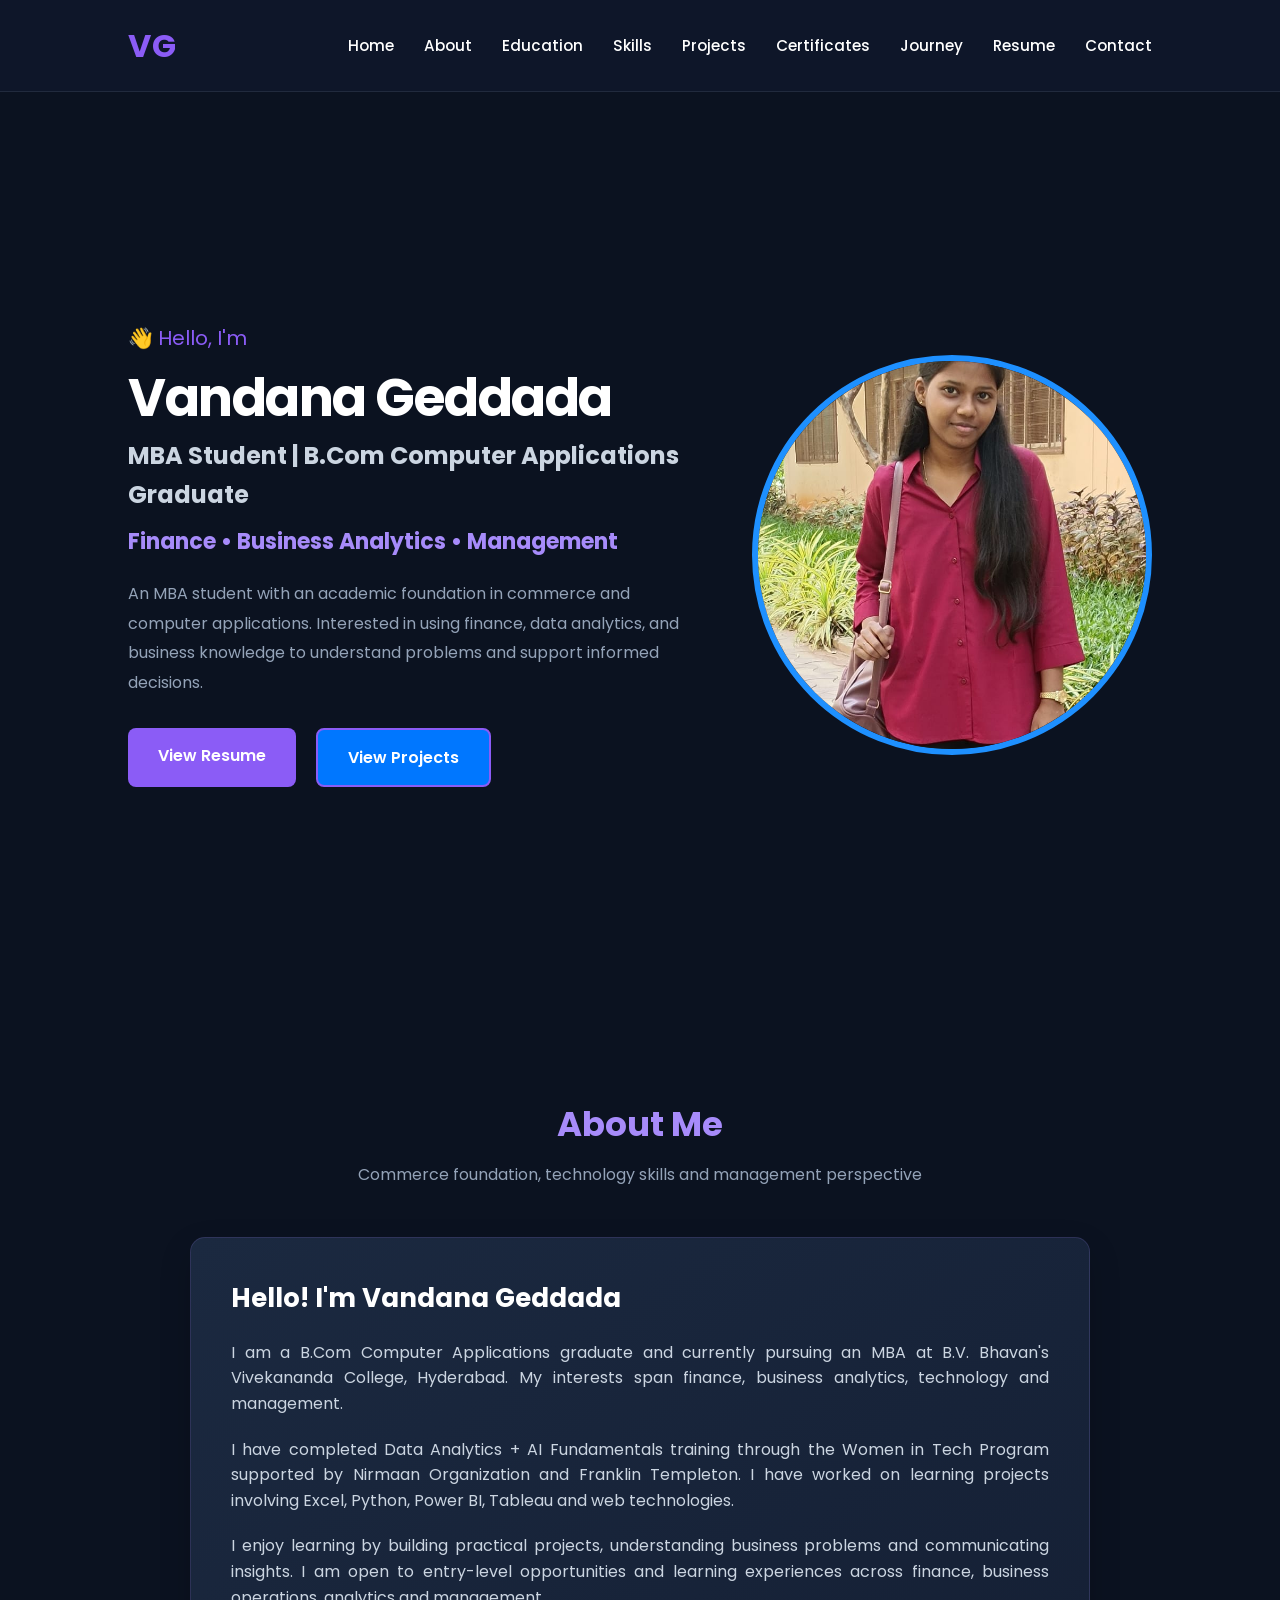
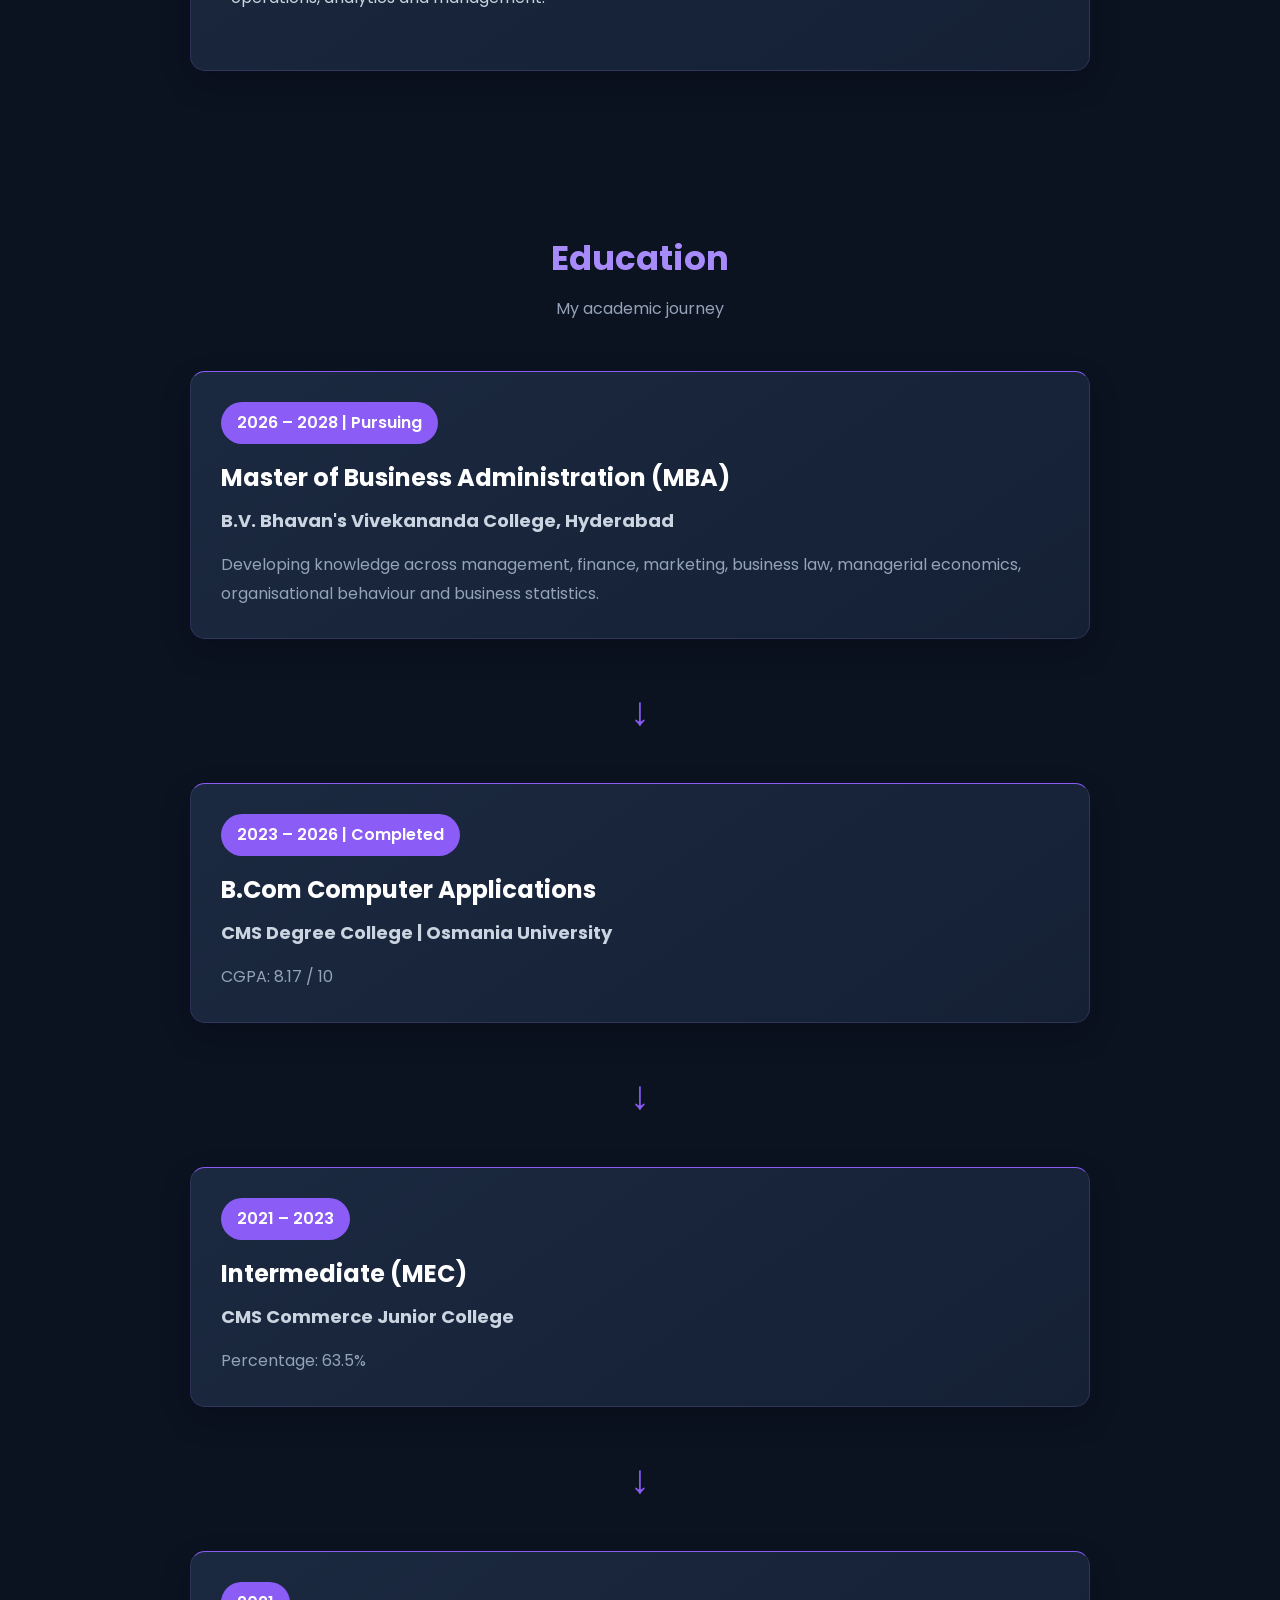
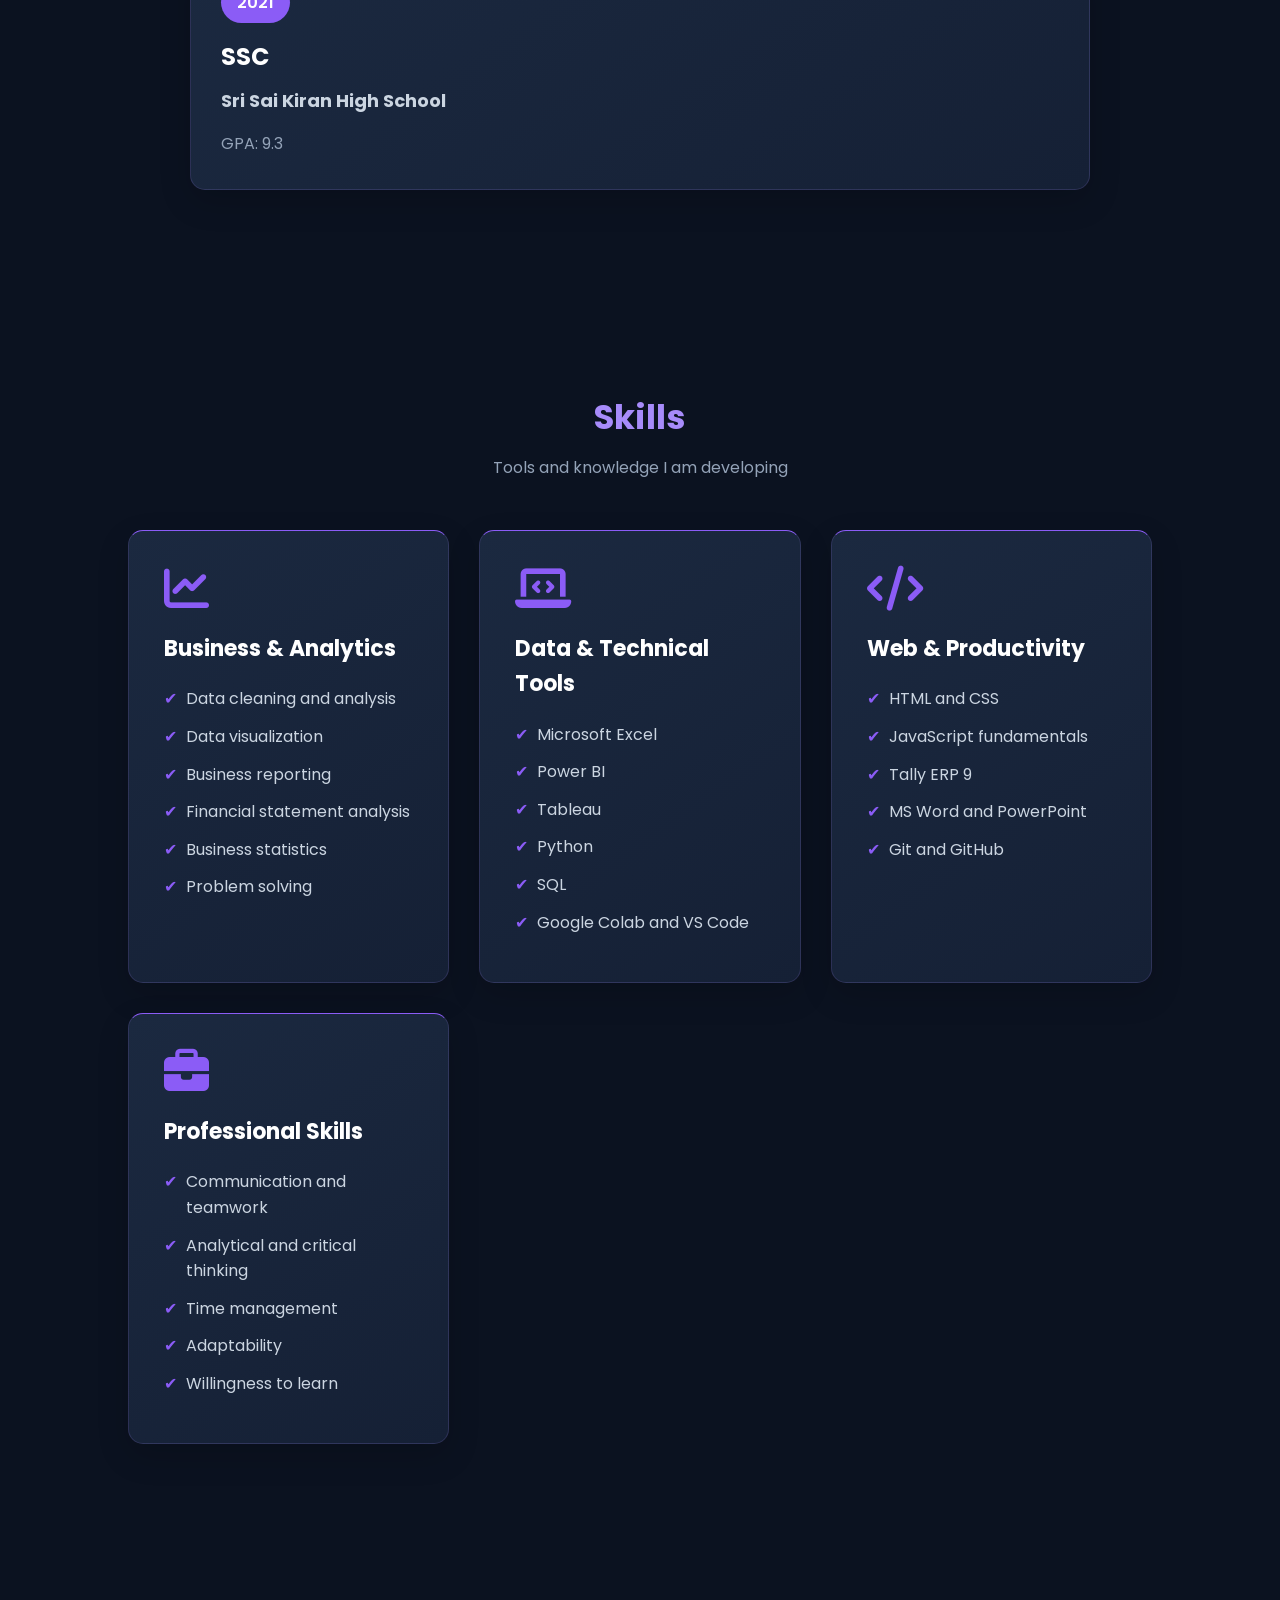
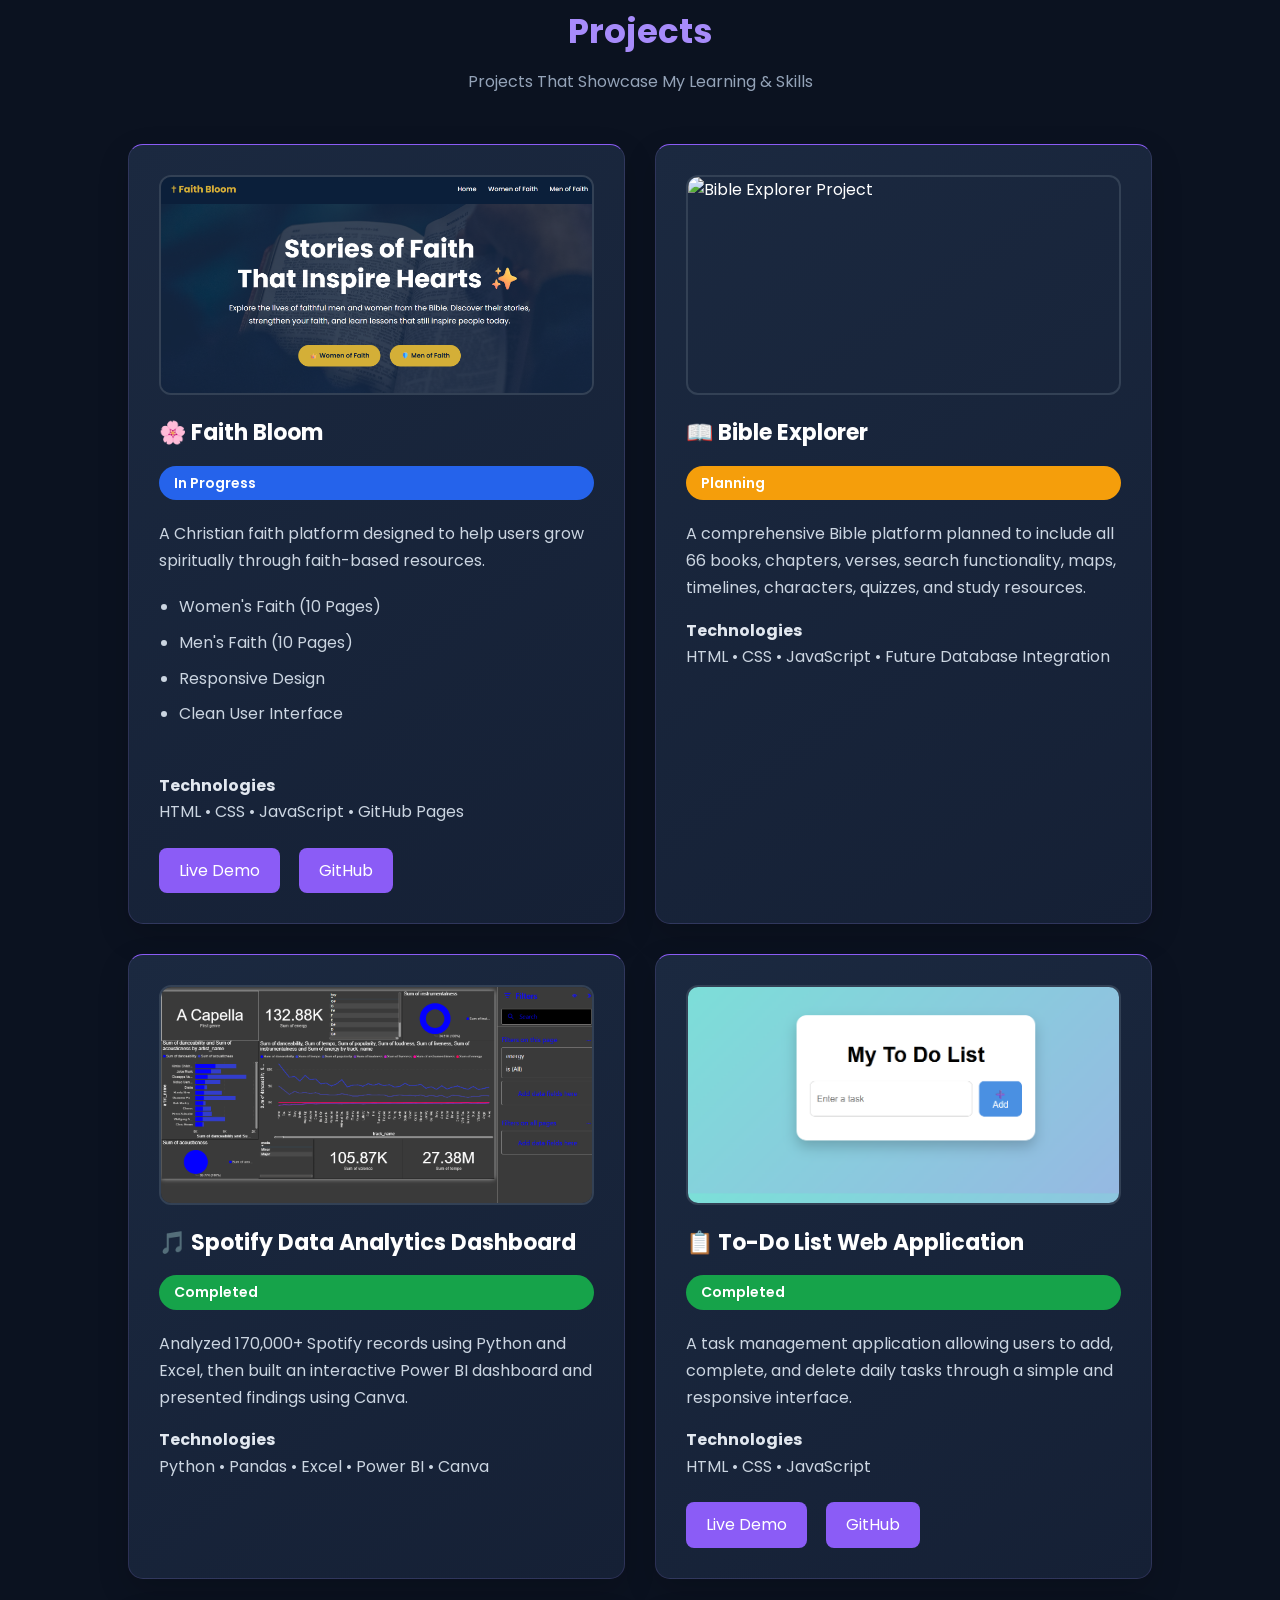
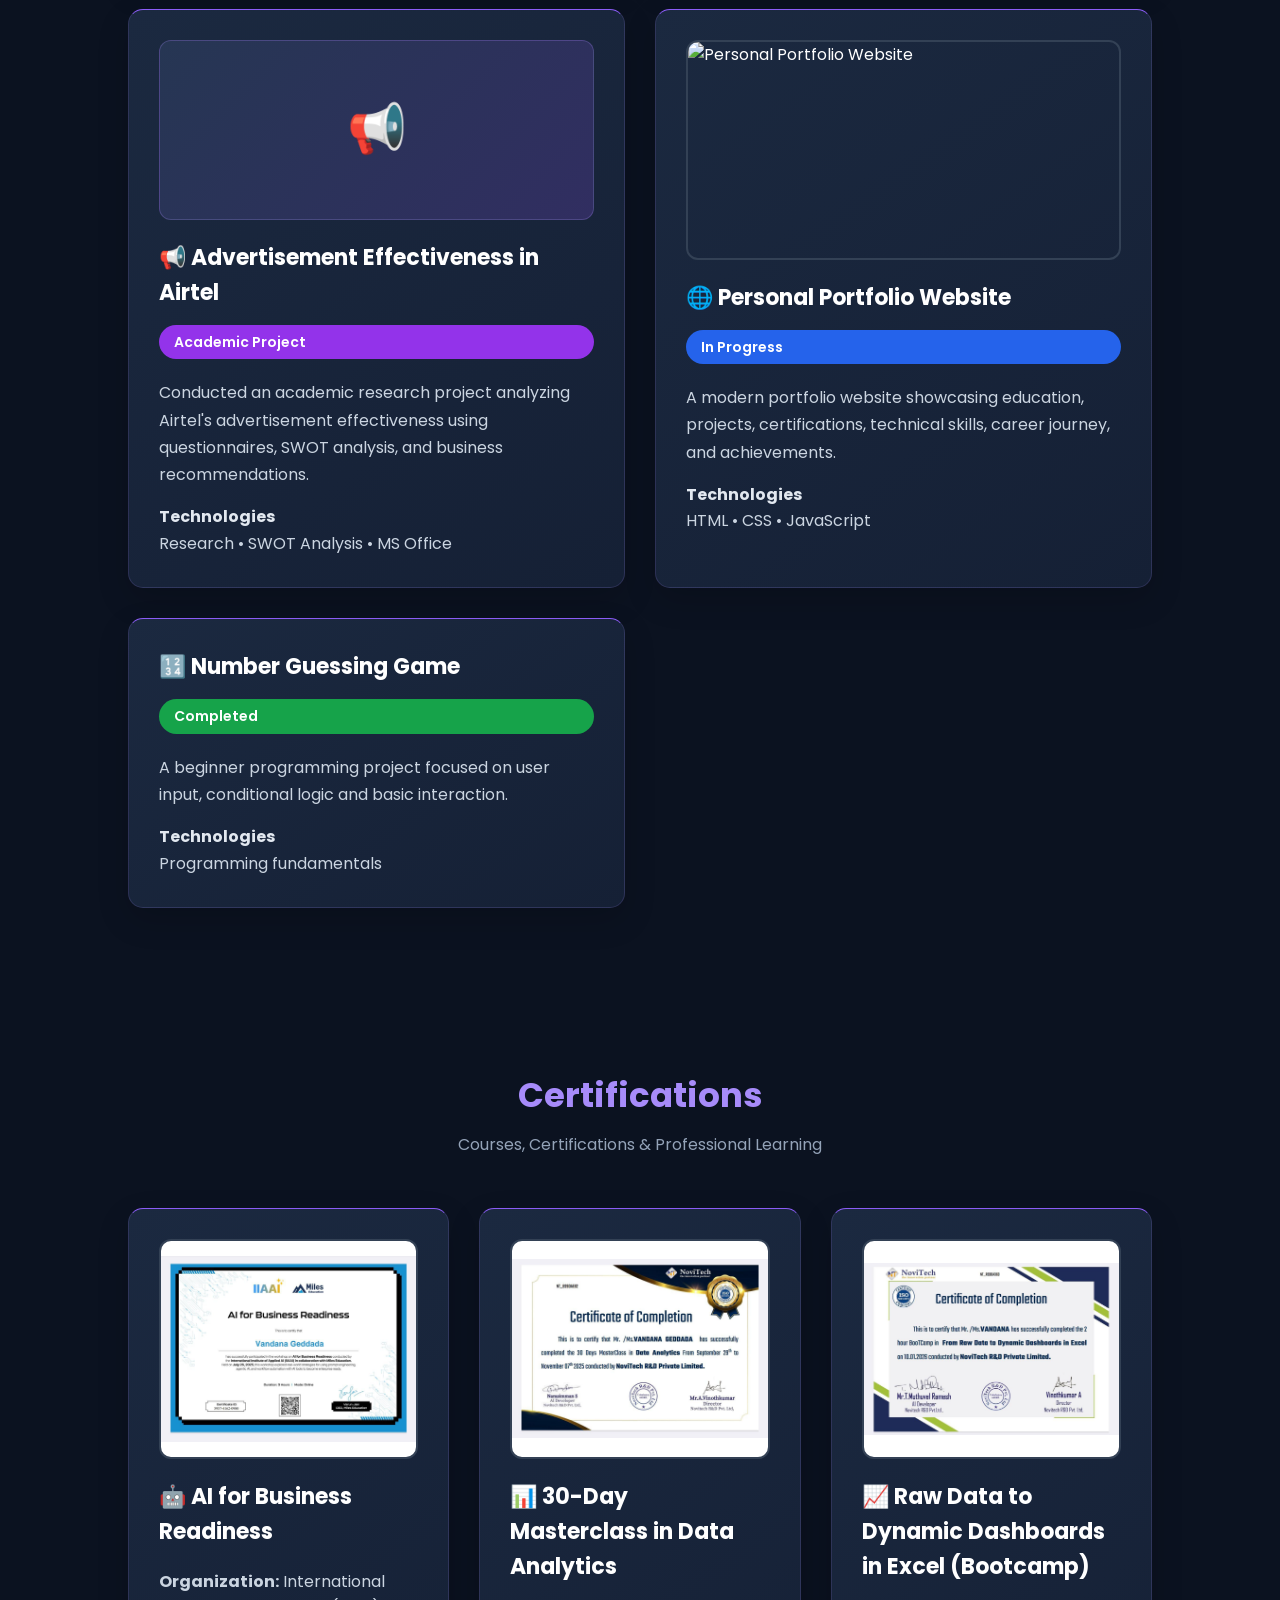
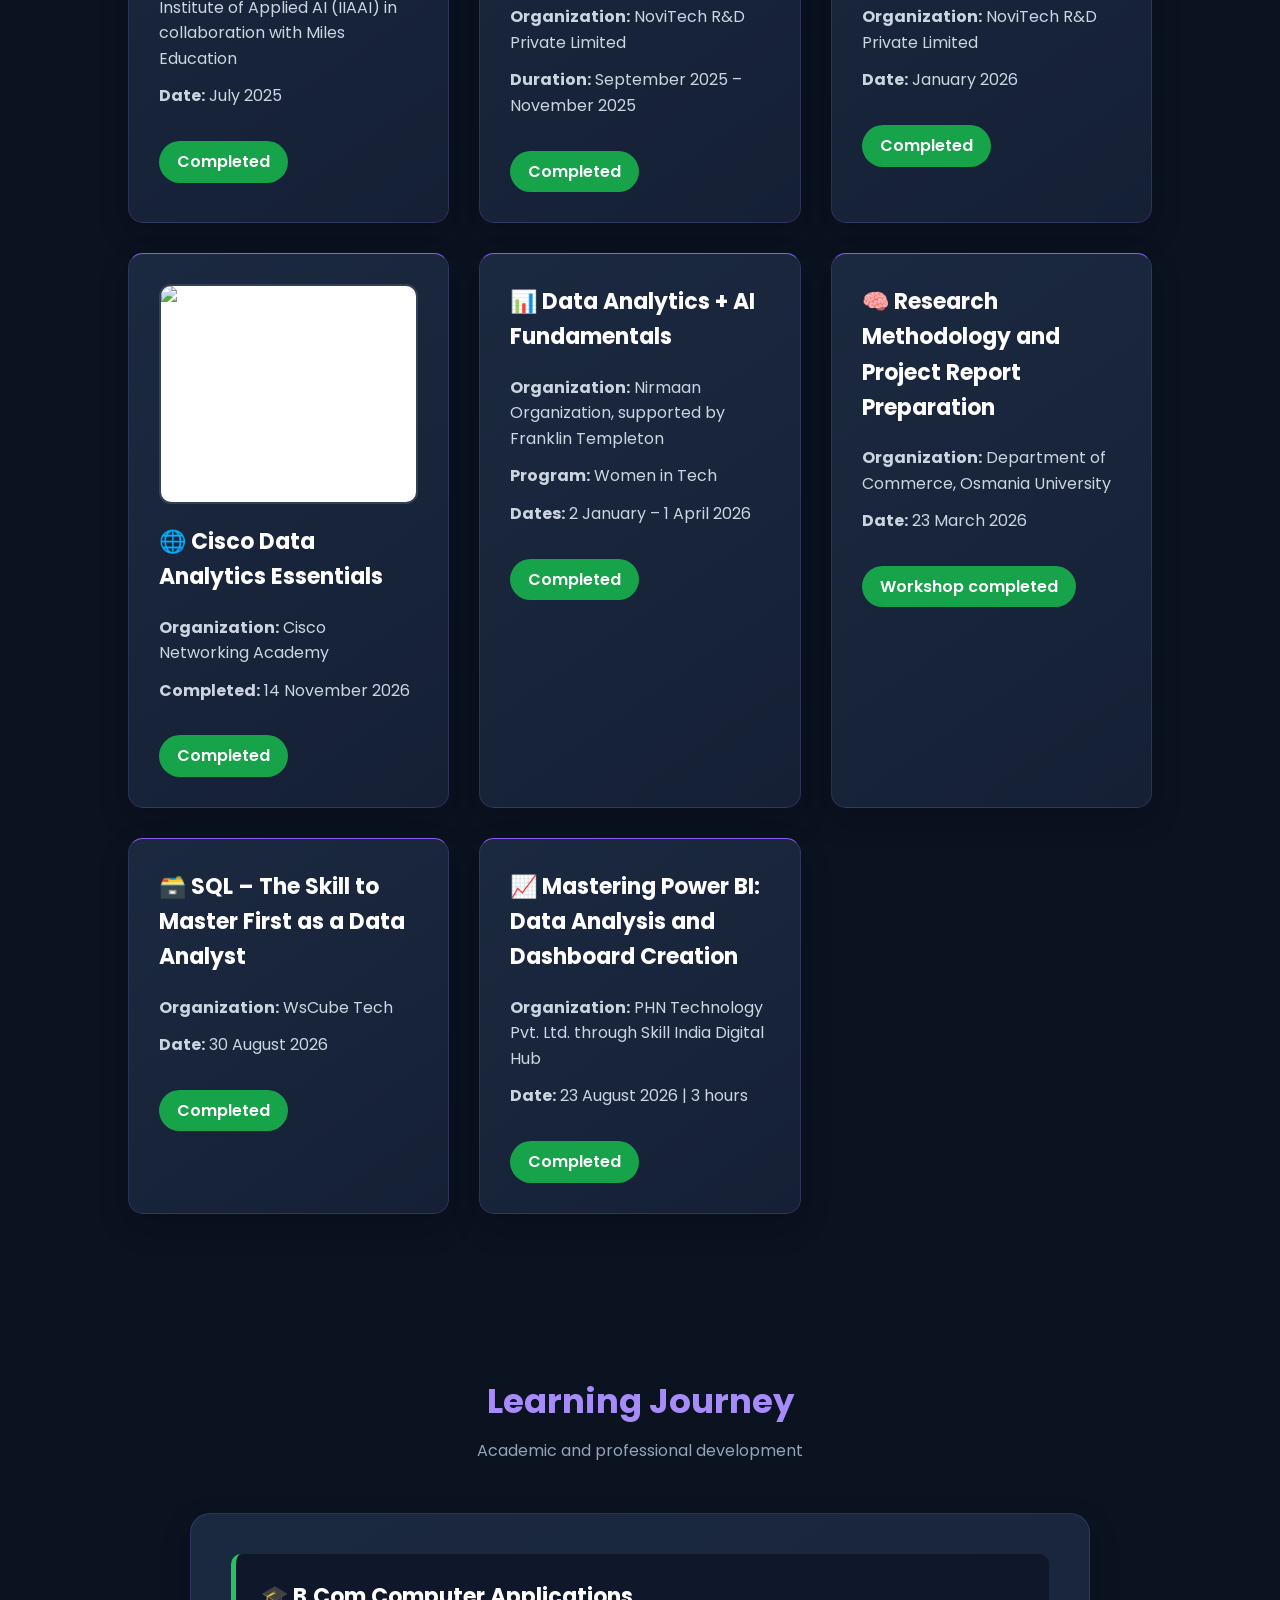
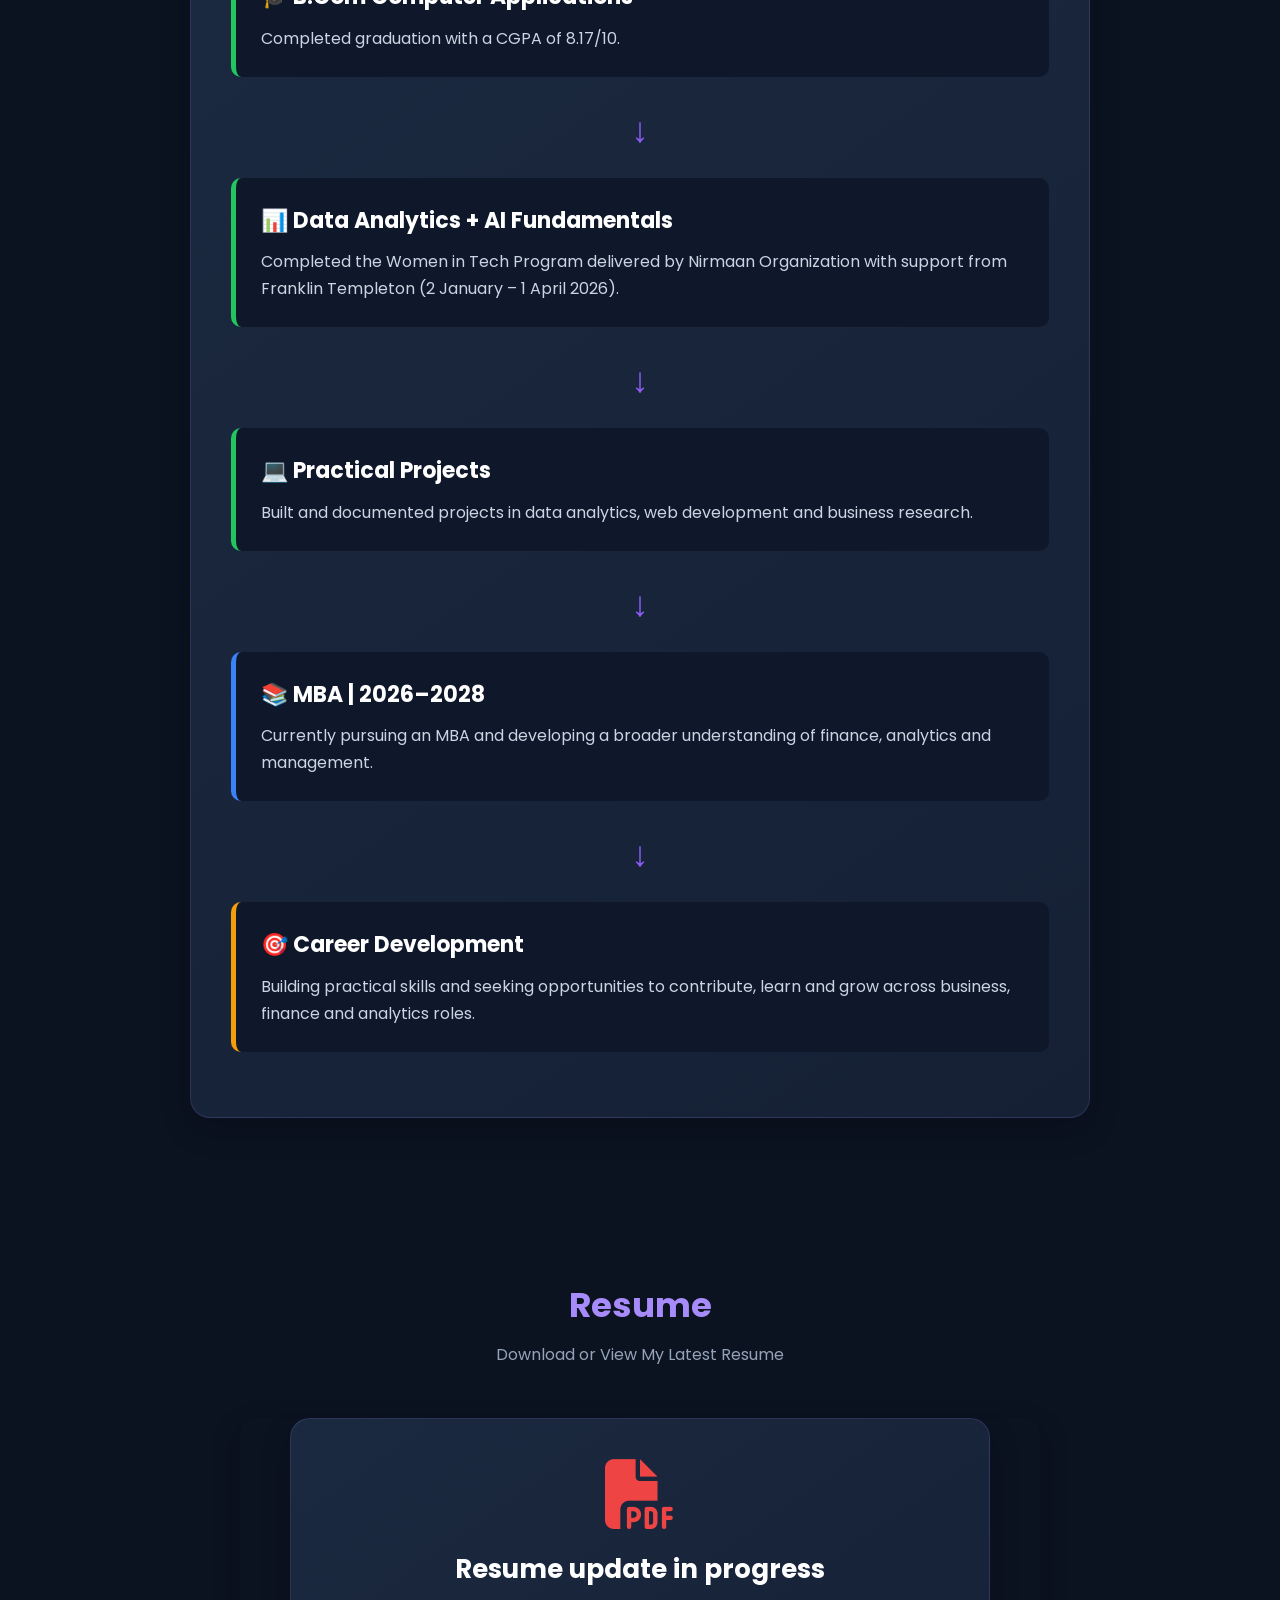
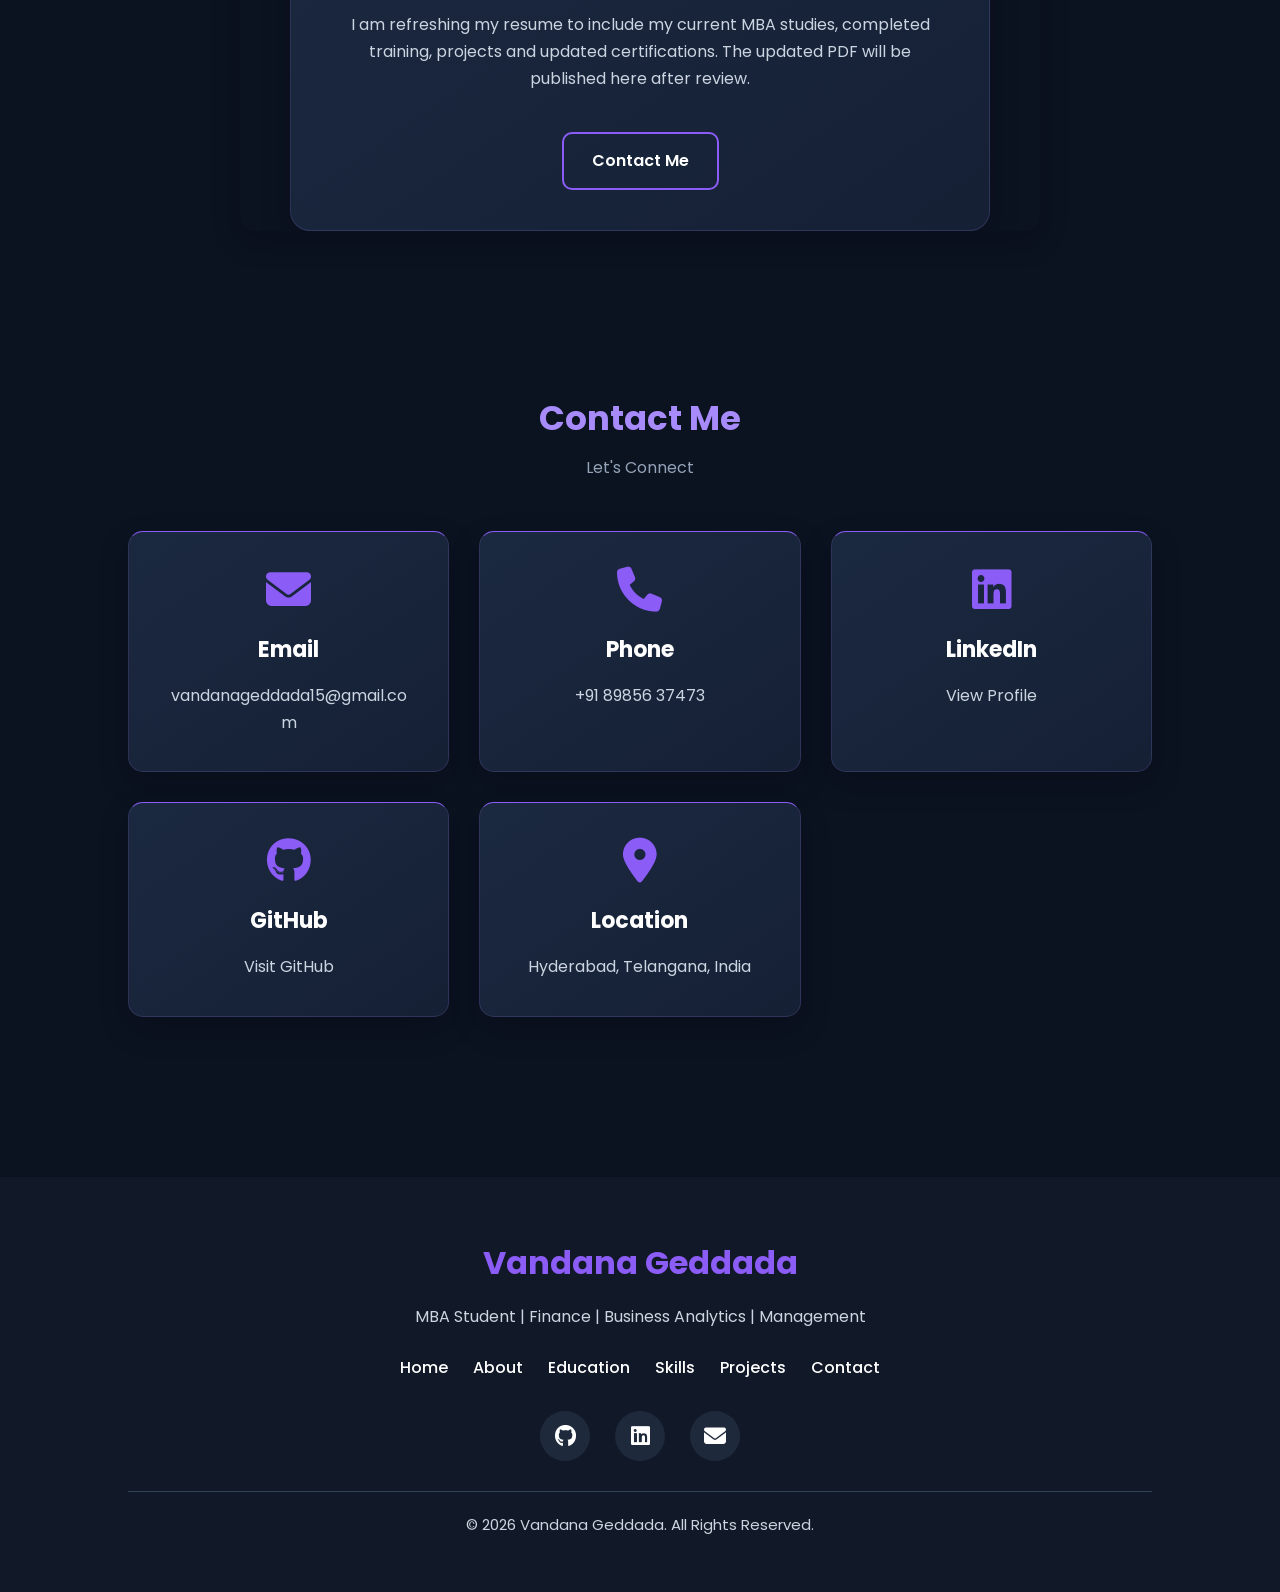
==== commit ef1c3919: "Add files via upload" ====
--- a/index.html
+++ b/index.html
@@ -6,10 +6,10 @@
     <!-- Basic Website Information -->
     <meta charset="UTF-8">
     <meta name="viewport" content="width=device-width, initial-scale=1.0">
-    <meta name="description" content="Vandana Geddada Portfolio - Data Analyst, Web Developer, B.Com Computer Applications Graduate">
+    <meta name="description" content="Vandana Geddada | MBA Student, Finance, Business Analytics and Management Portfolio">
     
     <!-- Website Title -->
-    <title>Vandana Geddada | Portfolio</title>
+    <title>Vandana Geddada | MBA, Finance & Business Analytics Portfolio</title>
 
     <!-- CSS File -->
     <link rel="stylesheet" href="style.css">
@@ -24,7 +24,7 @@
     <link rel="stylesheet"
         href="https://cdnjs.cloudflare.com/ajax/libs/font-awesome/6.7.2/css/all.min.css">
 
-        <link rel="icon" href="images/favicon.png">
+        <link rel="icon" href="images/favicon.svg">
 </head>
 
 <body>
@@ -41,9 +41,10 @@
                 <h2>VG</h2>
             </div>
 
-            <div class="menu-toggle" id="menu-toggle">
-                <i class="fas fa-bars"></i>
-            </div>
+            <button class="menu-toggle" id="menu-toggle" type="button"
+                    aria-label="Open navigation menu" aria-expanded="false">
+                <i class="fas fa-bars" aria-hidden="true"></i>
+            </button>
 
             <ul class="nav-links">
 
@@ -59,7 +60,8 @@
 
                 <li><a href="#certifications">Certificates</a></li>
 
-                <li><a href="#learning">Learning</a></li>
+                <li><a href="#learning">Journey</a></li>
+                <li><a href="#resume">Resume</a></li>
 
                 <li><a href="#contact">Contact</a></li>
 
@@ -83,24 +85,22 @@
 
             <h1>Vandana Geddada</h1>
 
-            <h2>B.Com Computer Applications Graduate</h2>
-
-            <h3>Aspiring Data Analyst</h3>
-            <h3 id="typing"></h3>
+            <h2>MBA Student | B.Com Computer Applications Graduate</h2>
+
+            <h3>Finance • Business Analytics • Management</h3>
 
             <p class="description">
 
-                Passionate about Data Analytics, Business Intelligence, and
-                solving real-world problems through data.
-                Currently building projects, enhancing technical skills,
-                and preparing for a career in analytics.
+                An MBA student with an academic foundation in commerce and computer
+                applications. Interested in using finance, data analytics, and
+                business knowledge to understand problems and support informed decisions.
 
             </p>
 
             <div class="hero-buttons">
 
-                <a href="#" class="btn resume-btn">
-                    Download Resume
+                <a href="assets/resume.pdf" class="btn resume-btn" target="_blank" rel="noopener">
+                    View Resume
                 </a>
 
                 <a href="#projects" class="btn project-btn">
@@ -124,41 +124,18 @@
 ========================= -->
 
 <section id="about">
-
     <div class="section-title">
         <h2>About Me</h2>
-        <p>Get to know me better</p>
-    </div>
-
+        <p>Commerce foundation, technology skills and management perspective</p>
+    </div>
     <div class="about-container">
-
         <div class="about-text">
-
             <h3>Hello! I'm Vandana Geddada</h3>
-
-            <p>
-                I am a B.Com Computer Applications graduate passionate about
-                Data Analytics, Business Intelligence, and technology.
-                I enjoy building projects that solve real-world problems and
-                continuously learning new skills.
-            </p>
-
-            <p>
-                Currently, I am strengthening my knowledge in Power BI,
-                Python, Excel, SQL, HTML, CSS, and JavaScript while
-                building professional projects for my portfolio.
-            </p>
-
-            <p>
-                My goal is to begin my career as a Data Analyst, gain
-                industry experience, and pursue an MBA to grow into
-                business and analytics leadership roles.
-            </p>
-
-        </div>
-
-    </div>
-
+            <p>I am a B.Com Computer Applications graduate and currently pursuing an MBA at B.V. Bhavan's Vivekananda College, Hyderabad. My interests span finance, business analytics, technology and management.</p>
+            <p>I have completed Data Analytics + AI Fundamentals training through the Women in Tech Program supported by Nirmaan Organization and Franklin Templeton. I have worked on learning projects involving Excel, Python, Power BI, Tableau and web technologies.</p>
+            <p>I enjoy learning by building practical projects, understanding business problems and communicating insights. I am open to entry-level opportunities and learning experiences across finance, business operations, analytics and management.</p>
+        </div>
+    </div>
 </section>
 
     <!-- =========================
@@ -166,95 +143,33 @@
 ========================= -->
 
 <section id="education">
-
-    <div class="section-title">
-
-        <h2>Education</h2>
-
-        <p>My Academic Journey</p>
-
-    </div>
-
+    <div class="section-title"><h2>Education</h2><p>My academic journey</p></div>
     <div class="timeline">
-
-        <!-- B.Com -->
-
-        <div class="timeline-item">
-
-            <div class="timeline-content">
-
-                <span class="year">2023 - 2026</span>
-
-                <h3>B.Com Computer Applications</h3>
-
-                <h4>CMS Degree College</h4>
-
-                <p>
-                    Graduated with a focus on Computer Applications,
-                    Financial Accounting, Data Analytics,
-                    Business Applications, and Web Development.
-                </p>
-
-            </div>
-
-        </div>
-
-        <!-- Arrow -->
-
-        <div class="timeline-arrow">
-            ↓
-        </div>
-
-        <!-- Intermediate -->
-
-        <div class="timeline-item">
-
-            <div class="timeline-content">
-
-                <span class="year">2021 - 2023</span>
-
-                <h3>Intermediate (MEC)</h3>
-
-                <h4>CMS Junior College</h4>
-
-                <p>
-                    Studied Mathematics, Economics, and Commerce,
-                    building analytical and business fundamentals.
-                </p>
-
-            </div>
-
-        </div>
-
-        <!-- Arrow -->
-
-        <div class="timeline-arrow">
-            ↓
-        </div>
-
-        <!-- SSC -->
-
-        <div class="timeline-item">
-
-            <div class="timeline-content">
-
-                <span class="year">2021</span>
-
-                <h3>SSC</h3>
-
-                <h4>Sri Sai Kiran High School</h4>
-
-                <p>
-                    Completed secondary education while actively
-                    participating in academics and extracurricular activities.
-                </p>
-
-            </div>
-
-        </div>
-
-    </div>
-
+        <div class="timeline-item"><div class="timeline-content">
+            <span class="year">2026 – 2028 | Pursuing</span>
+            <h3>Master of Business Administration (MBA)</h3>
+            <h4>B.V. Bhavan's Vivekananda College, Hyderabad</h4>
+            <p>Developing knowledge across management, finance, marketing, business law, managerial economics, organisational behaviour and business statistics.</p>
+        </div></div>
+        <div class="timeline-arrow">↓</div>
+        <div class="timeline-item"><div class="timeline-content">
+            <span class="year">2023 – 2026 | Completed</span>
+            <h3>B.Com Computer Applications</h3>
+            <h4>CMS Degree College | Osmania University</h4>
+            <p>CGPA: 8.17 / 10</p>
+        </div></div>
+        <div class="timeline-arrow">↓</div>
+        <div class="timeline-item"><div class="timeline-content">
+            <span class="year">2021 – 2023</span>
+            <h3>Intermediate (MEC)</h3><h4>CMS Commerce Junior College</h4>
+            <p>Percentage: 63.5%</p>
+        </div></div>
+        <div class="timeline-arrow">↓</div>
+        <div class="timeline-item"><div class="timeline-content">
+            <span class="year">2021</span>
+            <h3>SSC</h3><h4>Sri Sai Kiran High School</h4><p>GPA: 9.3</p>
+        </div></div>
+    </div>
 </section>
 
     <!-- =========================
@@ -262,93 +177,21 @@
 ========================= -->
 
 <section id="skills">
-
-    <div class="section-title">
-
-        <h2>Skills</h2>
-
-        <p>Technical Skills & Business Knowledge</p>
-
-    </div>
-
+    <div class="section-title"><h2>Skills</h2><p>Tools and knowledge I am developing</p></div>
     <div class="skills-container">
-
-        <!-- Data Analytics -->
-
-        <div class="skill-card">
-
-            <i class="fas fa-chart-line"></i>
-
-            <h3>Data Analytics</h3>
-
-            <ul>
-                <li>Power BI</li>
-                <li>Python</li>
-                <li>Data Visualization</li>
-                <li>Data Interpretation</li>
-                <li>Basic Computer Applications</li>
-            </ul>
-
-        </div>
-
-        <!-- Web Development -->
-
-        <div class="skill-card">
-
-            <i class="fas fa-code"></i>
-
-            <h3>Web Development</h3>
-
-            <ul>
-                <li>HTML5</li>
-                <li>CSS3</li>
-                <li>JavaScript (Learning)</li>
-            </ul>
-
-        </div>
-
-        <!-- Software & Tools -->
-
-        <div class="skill-card">
-
-            <i class="fas fa-laptop-code"></i>
-
-            <h3>Software & Tools</h3>
-
-            <ul>
-                <li>Microsoft Excel</li>
-                <li>Power BI</li>
-                <li>Tally ERP 9</li>
-                <li>Microsoft PowerPoint</li>
-                <li>VS Code</li>
-                <li>Git & GitHub</li>
-                <li>Google Colab</li>
-                <li>Canva</li>
-            </ul>
-
-        </div>
-
-        <!-- Business Skills -->
-
-        <div class="skill-card">
-
-            <i class="fas fa-briefcase"></i>
-
-            <h3>Business & Finance</h3>
-
-            <ul>
-                <li>Financial Accounting</li>
-                <li>Management Accounting</li>
-                <li>Cost Accounting</li>
-                <li>Budgeting</li>
-                <li>Reporting</li>
-                <li>Business Statistics</li>
-            </ul>
-
-        </div>
-
-    </div>
-
+        <div class="skill-card"><i class="fas fa-chart-line"></i><h3>Business & Analytics</h3><ul>
+            <li>Data cleaning and analysis</li><li>Data visualization</li><li>Business reporting</li><li>Financial statement analysis</li><li>Business statistics</li><li>Problem solving</li>
+        </ul></div>
+        <div class="skill-card"><i class="fas fa-laptop-code"></i><h3>Data & Technical Tools</h3><ul>
+            <li>Microsoft Excel</li><li>Power BI</li><li>Tableau</li><li>Python</li><li>SQL</li><li>Google Colab and VS Code</li>
+        </ul></div>
+        <div class="skill-card"><i class="fas fa-code"></i><h3>Web & Productivity</h3><ul>
+            <li>HTML and CSS</li><li>JavaScript fundamentals</li><li>Tally ERP 9</li><li>MS Word and PowerPoint</li><li>Git and GitHub</li>
+        </ul></div>
+        <div class="skill-card"><i class="fas fa-briefcase"></i><h3>Professional Skills</h3><ul>
+            <li>Communication and teamwork</li><li>Analytical and critical thinking</li><li>Time management</li><li>Adaptability</li><li>Willingness to learn</li>
+        </ul></div>
+    </div>
 </section>
 
     <!-- =========================
@@ -498,9 +341,7 @@
 
         <div class="project-card">
 
-            <img src="images/profile/projects/airtel-project.png"
-             alt="Advertisement Effectiveness in Airtel"
-             class="project-image">
+            <div class="project-placeholder" aria-hidden="true">📢</div>
 
             <h3>📢 Advertisement Effectiveness in Airtel</h3>
 
@@ -542,6 +383,15 @@
 
         </div>
 
+    
+
+        <div class="project-card">
+            <h3>🔢 Number Guessing Game</h3>
+            <span class="status completed">Completed</span>
+            <p>A beginner programming project focused on user input, conditional logic and basic interaction.</p>
+            <h4>Technologies</h4><p>Programming fundamentals</p>
+        </div>
+
     </div>
 
 </section>
@@ -626,14 +476,38 @@
 
             <p><strong>Organization:</strong> Cisco Networking Academy</p>
 
-            <p><strong>Status:</strong> Currently Pursuing</p>
-
-            <span class="certificate-status progress">
-                In Progress
-            </span>
-
-        </div>
-
+            <p><strong>Completed:</strong> 14 November 2026</p>
+            <span class="certificate-status completed">Completed</span>
+
+        </div>
+
+
+
+        <div class="certificate-card">
+            <h3>📊 Data Analytics + AI Fundamentals</h3>
+            <p><strong>Organization:</strong> Nirmaan Organization, supported by Franklin Templeton</p>
+            <p><strong>Program:</strong> Women in Tech</p>
+            <p><strong>Dates:</strong> 2 January – 1 April 2026</p>
+            <span class="certificate-status completed">Completed</span>
+        </div>
+        <div class="certificate-card">
+            <h3>🧠 Research Methodology and Project Report Preparation</h3>
+            <p><strong>Organization:</strong> Department of Commerce, Osmania University</p>
+            <p><strong>Date:</strong> 23 March 2026</p>
+            <span class="certificate-status completed">Workshop completed</span>
+        </div>
+        <div class="certificate-card">
+            <h3>🗃️ SQL – The Skill to Master First as a Data Analyst</h3>
+            <p><strong>Organization:</strong> WsCube Tech</p>
+            <p><strong>Date:</strong> 30 August 2026</p>
+            <span class="certificate-status completed">Completed</span>
+        </div>
+        <div class="certificate-card">
+            <h3>📈 Mastering Power BI: Data Analysis and Dashboard Creation</h3>
+            <p><strong>Organization:</strong> PHN Technology Pvt. Ltd. through Skill India Digital Hub</p>
+            <p><strong>Date:</strong> 23 August 2026 | 3 hours</p>
+            <span class="certificate-status completed">Completed</span>
+        </div>
     </div>
 
 </section>
@@ -643,129 +517,43 @@
 ========================= -->
 
 <section id="learning">
+    <div class="section-title"><h2>Learning Journey</h2><p>Academic and professional development</p></div>
+    <div class="learning-container"><div class="learning-card">
+        <div class="step completed"><h3>🎓 B.Com Computer Applications</h3><p>Completed graduation with a CGPA of 8.17/10.</p></div>
+        <div class="arrow">↓</div>
+        <div class="step completed"><h3>📊 Data Analytics + AI Fundamentals</h3><p>Completed the Women in Tech Program delivered by Nirmaan Organization with support from Franklin Templeton (2 January – 1 April 2026).</p></div>
+        <div class="arrow">↓</div>
+        <div class="step completed"><h3>💻 Practical Projects</h3><p>Built and documented projects in data analytics, web development and business research.</p></div>
+        <div class="arrow">↓</div>
+        <div class="step progress"><h3>📚 MBA | 2026–2028</h3><p>Currently pursuing an MBA and developing a broader understanding of finance, analytics and management.</p></div>
+        <div class="arrow">↓</div>
+        <div class="step future"><h3>🎯 Career Development</h3><p>Building practical skills and seeking opportunities to contribute, learn and grow across business, finance and analytics roles.</p></div>
+    </div></div>
+</section>
+
+    <!-- =========================
+        RESUME SECTION
+========================= -->
+
+<section id="resume">
 
     <div class="section-title">
 
-        <h2>Learning Journey</h2>
-
-        <p>My Career Growth Roadmap</p>
-
-    </div>
-
-    <div class="learning-container">
-
-        <div class="learning-card">
-
-            <div class="step completed">
-
-                <h3>🎓 B.Com Computer Applications</h3>
-
-                <p>Completed graduation with knowledge of accounting, business applications, computer applications, and web development.</p>
-
+        <h2>Resume</h2>
+
+        <p>Download or View My Latest Resume</p>
+
+    </div>
+
+    <div class="resume-container">
+        <div class="resume-card">
+            <i class="fas fa-file-pdf"></i>
+            <h3>Resume update in progress</h3>
+            <p>I am refreshing my resume to include my current MBA studies, completed training, projects and updated certifications. The updated PDF will be published here after review.</p>
+            <div class="resume-buttons">
+                <a href="#contact" class="resume-view">Contact Me</a>
             </div>
-
-            <div class="arrow">↓</div>
-
-            <div class="step completed">
-
-                <h3>📊 Data Analytics Internship</h3>
-
-                <p>Worked on real-world datasets using Excel, Python, Power BI, Tableau, Google Colab, and VS Code.</p>
-
-            </div>
-
-            <div class="arrow">↓</div>
-
-            <div class="step completed">
-
-                <h3>💼 Portfolio Projects</h3>
-
-                <p>Built practical projects including Faith Bloom, Spotify Dashboard, To-Do List, Personal Portfolio Website, and academic research projects.</p>
-
-            </div>
-
-            <div class="arrow">↓</div>
-
-            <div class="step progress">
-
-                <h3>📚 Continuous Learning</h3>
-
-                <p>Currently improving SQL, Python, JavaScript, Power BI, Excel, Git, GitHub, and Data Analytics skills.</p>
-
-            </div>
-
-            <div class="arrow">↓</div>
-
-            <div class="step future">
-
-                <h3>💻 Data Analyst Career</h3>
-
-                <p>Seeking an entry-level opportunity to apply analytical and business skills in a professional environment.</p>
-
-            </div>
-
-            <div class="arrow">↓</div>
-
-            <div class="step future">
-
-                <h3>🎯 MBA & Career Growth</h3>
-
-                <p>Planning to pursue an MBA and grow into Business Analytics, Management, and Leadership roles.</p>
-
-            </div>
-
-        </div>
-
-    </div>
-
-</section>
-
-    <!-- =========================
-        RESUME SECTION
-========================= -->
-
-<section id="resume">
-
-    <div class="section-title">
-
-        <h2>Resume</h2>
-
-        <p>Download or View My Latest Resume</p>
-
-    </div>
-
-    <div class="resume-container">
-
-        <div class="resume-card">
-
-            <i class="fas fa-file-pdf"></i>
-
-            <h3>Vandana Geddada Resume</h3>
-
-            <p>
-                My latest resume includes my education,
-                internship, technical skills, projects,
-                certifications, and career objective.
-            </p>
-
-            <div class="resume-buttons">
-
-                <a href="assets/resume.pdf"
-                   download
-                   class="resume-download">
-                   Download Resume
-                </a>
-
-                <a href="assets/resume.pdf"
-                   target="_blank"
-                   class="resume-view">
-                   View Resume
-                </a>
-
-            </div>
-
-        </div>
-
+        </div>
     </div>
 
 </section>
@@ -836,7 +624,7 @@
             <h3>GitHub</h3>
 
             <p>
-                <a href="https://github.com/Vandanageddada15-debug"
+                <a href="https://github.com/vandanageddada15-debug"
                    target="_blank">
                     Visit GitHub
                 </a>
@@ -869,9 +657,7 @@
         <h2>Vandana Geddada</h2>
 
         <p>
-            B.Com Computer Applications Student |
-            Aspiring Data Analyst |
-            Future MBA
+            MBA Student | Finance | Business Analytics | Management
         </p>
 
         <div class="footer-links">
@@ -887,7 +673,7 @@
 
         <div class="footer-social">
 
-            <a href="https://github.com/Vandanageddada15-debug" target="_blank">
+            <a href="https://github.com/vandanageddada15-debug" target="_blank">
                 <i class="fab fa-github"></i>
             </a>
 
--- a/style.css
+++ b/style.css
@@ -1441,4 +1441,59 @@
 
 .certificate-card:hover .certificate-image{
     transform:scale(1.03);
-}+}
+
+/* ===========================
+   PORTFOLIO REFRESH – NOV 2026
+=========================== */
+:root {
+    --accent: #a78bfa;
+    --accent-strong: #8b5cf6;
+    --surface: #172238;
+    --surface-soft: #1e293b;
+}
+body { background: #0b1220; }
+.navbar { background: rgba(15, 23, 42, .96); backdrop-filter: blur(12px); border-bottom: 1px solid rgba(148,163,184,.14); }
+.logo h2 { letter-spacing: 1px; }
+.nav-links a { font-size: .95rem; }
+.nav-links a.active { color: var(--accent); }
+section { scroll-margin-top: 88px; }
+.hero-container { max-width: 1200px; margin: 0 auto; }
+.hero-text h1 { line-height: 1.12; letter-spacing: -1.5px; }
+.hero-text h3 { color: var(--accent); }
+.description { line-height: 1.85; }
+.about-container, .timeline-content, .skill-card, .project-card,
+.certificate-card, .learning-card, .contact-card, .resume-card {
+    background: linear-gradient(145deg, #1b2940, #152035);
+    border: 1px solid rgba(167,139,250,.16);
+    box-shadow: 0 12px 32px rgba(0,0,0,.16);
+}
+.skill-card, .project-card, .certificate-card, .timeline-content,
+.contact-card, .step { border-top-color: var(--accent-strong); }
+.section-title h2 { color: var(--accent); }
+.year, .resume-btn, .project-buttons a, .resume-download,
+#topBtn { background: var(--accent-strong); }
+.project-card { display: flex; flex-direction: column; }
+.project-card .project-buttons { margin-top: auto; padding-top: 12px; }
+.project-card h4 { margin-top: 16px; color: #e2e8f0; }
+.project-placeholder {
+    min-height: 180px; display: grid; place-items: center;
+    margin-bottom: 20px; border-radius: 12px;
+    background: linear-gradient(135deg, #263653, #312e61);
+    border: 1px solid rgba(167,139,250,.25); font-size: 3rem;
+}
+.certificate-image { object-fit: contain; background: #fff; }
+.contact-card a { overflow-wrap: anywhere; }
+.menu-toggle {
+    border: 0; background: transparent; padding: 8px 10px;
+    border-radius: 8px; line-height: 1;
+}
+.menu-toggle:focus-visible, a:focus-visible, button:focus-visible {
+    outline: 3px solid #c4b5fd; outline-offset: 3px;
+}
+@media (prefers-reduced-motion: reduce) {
+    html { scroll-behavior: auto; }
+    *, *::before, *::after { animation-duration: .01ms !important; transition-duration: .01ms !important; }
+    .project-card, .skill-card, .certificate-card, .timeline-content,
+    .contact-card, .step { opacity: 1; transform: none; }
+}
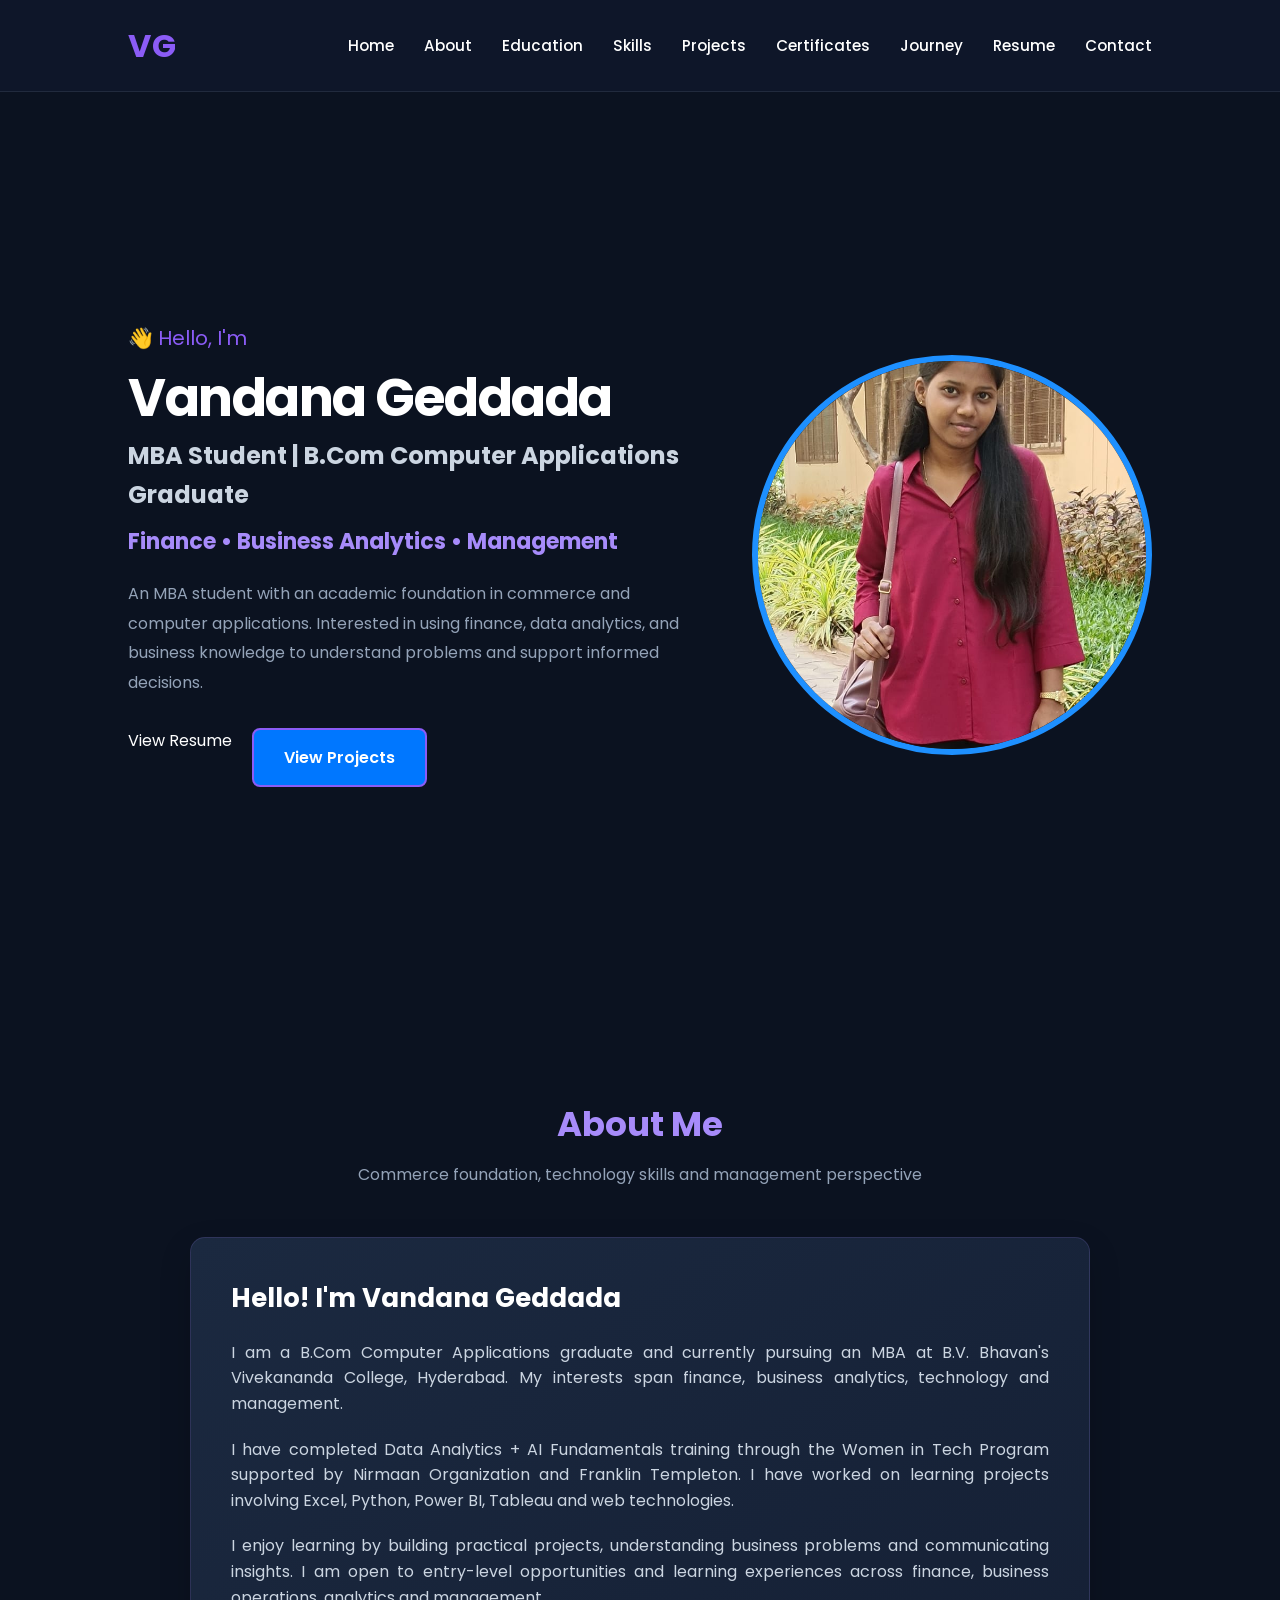
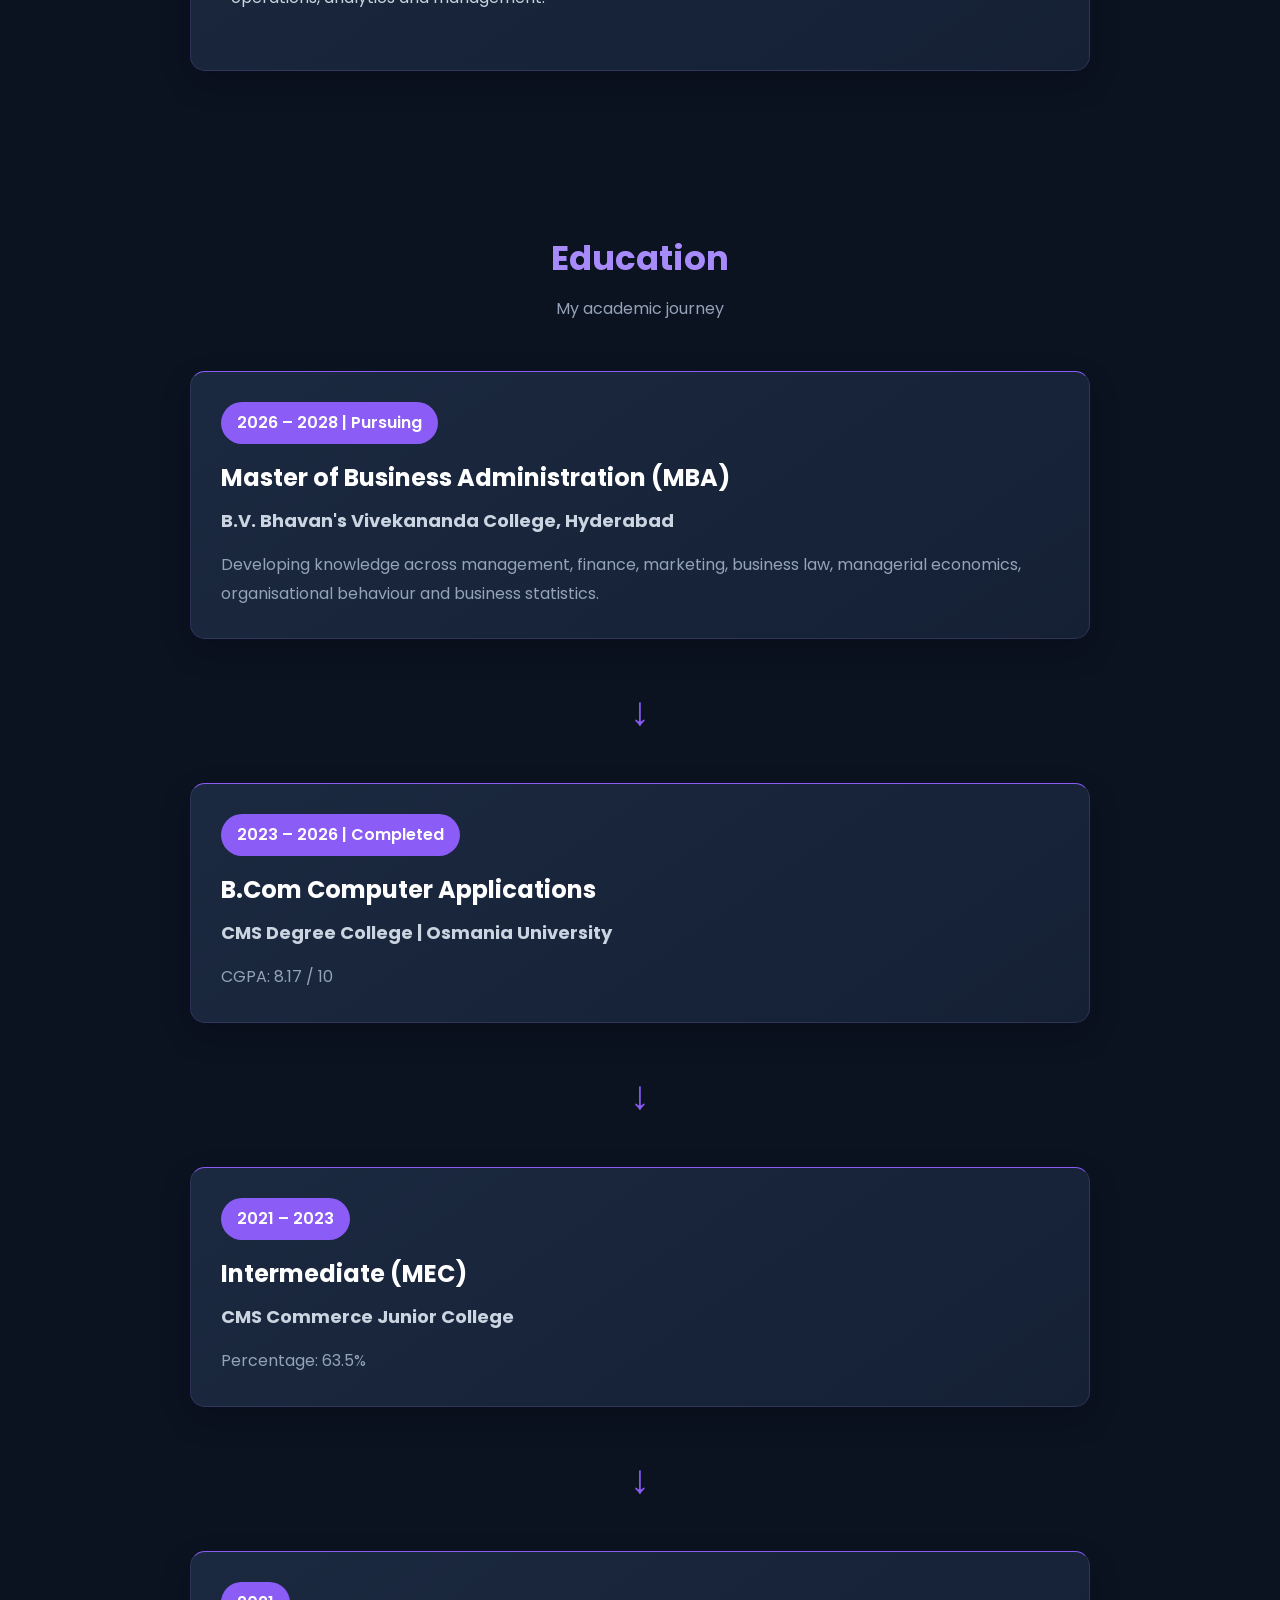
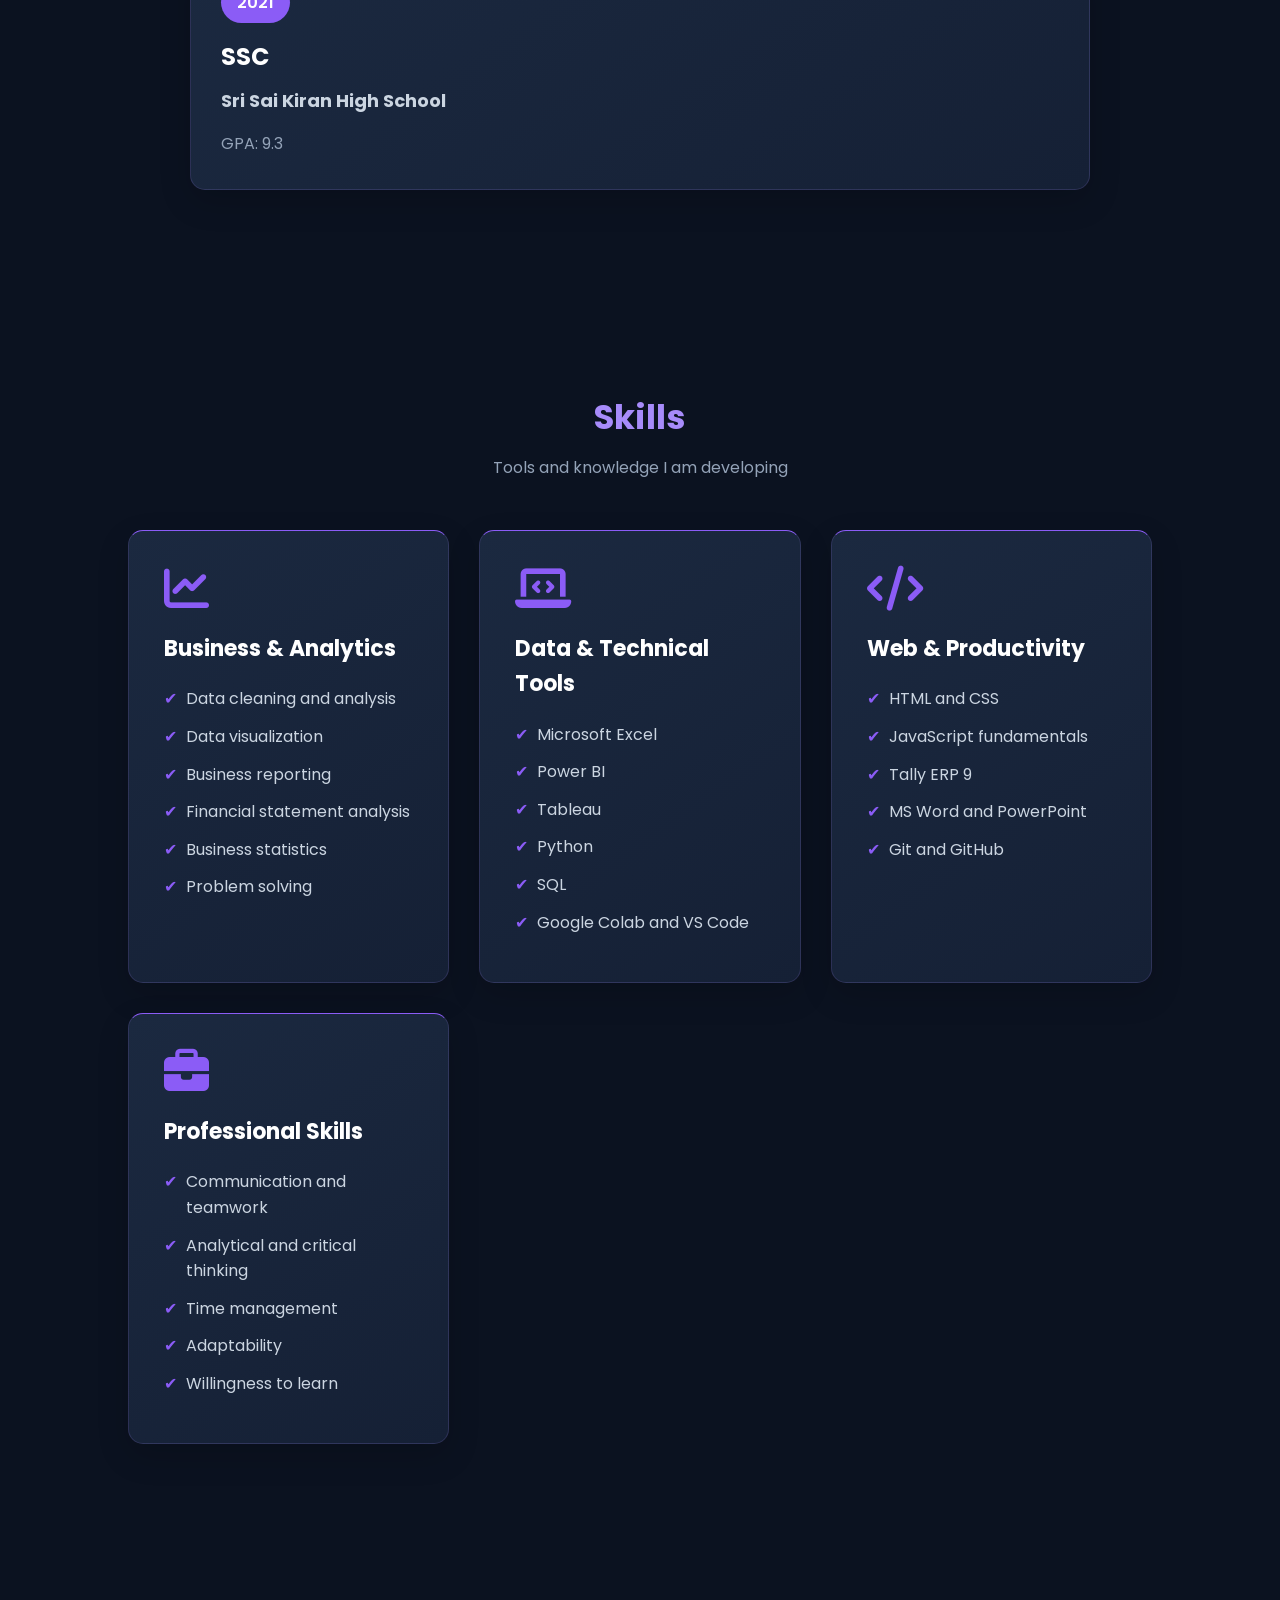
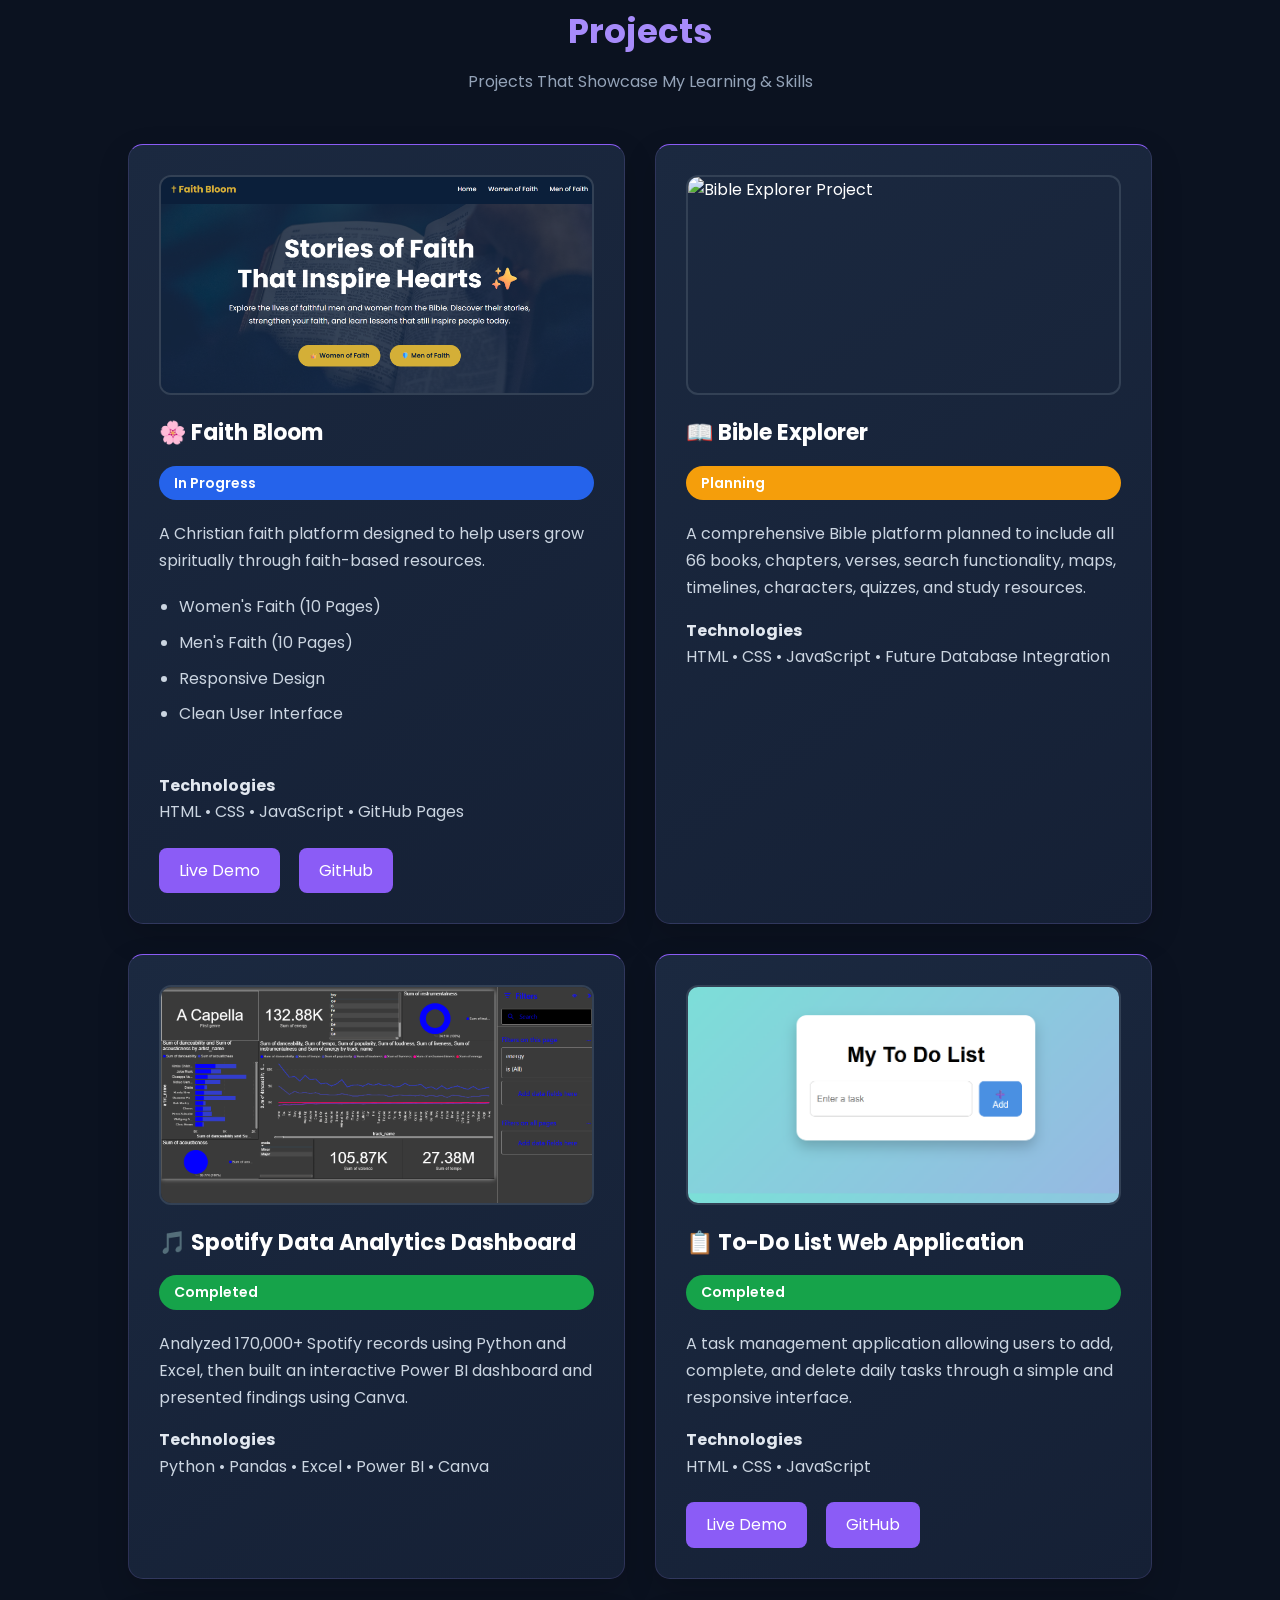
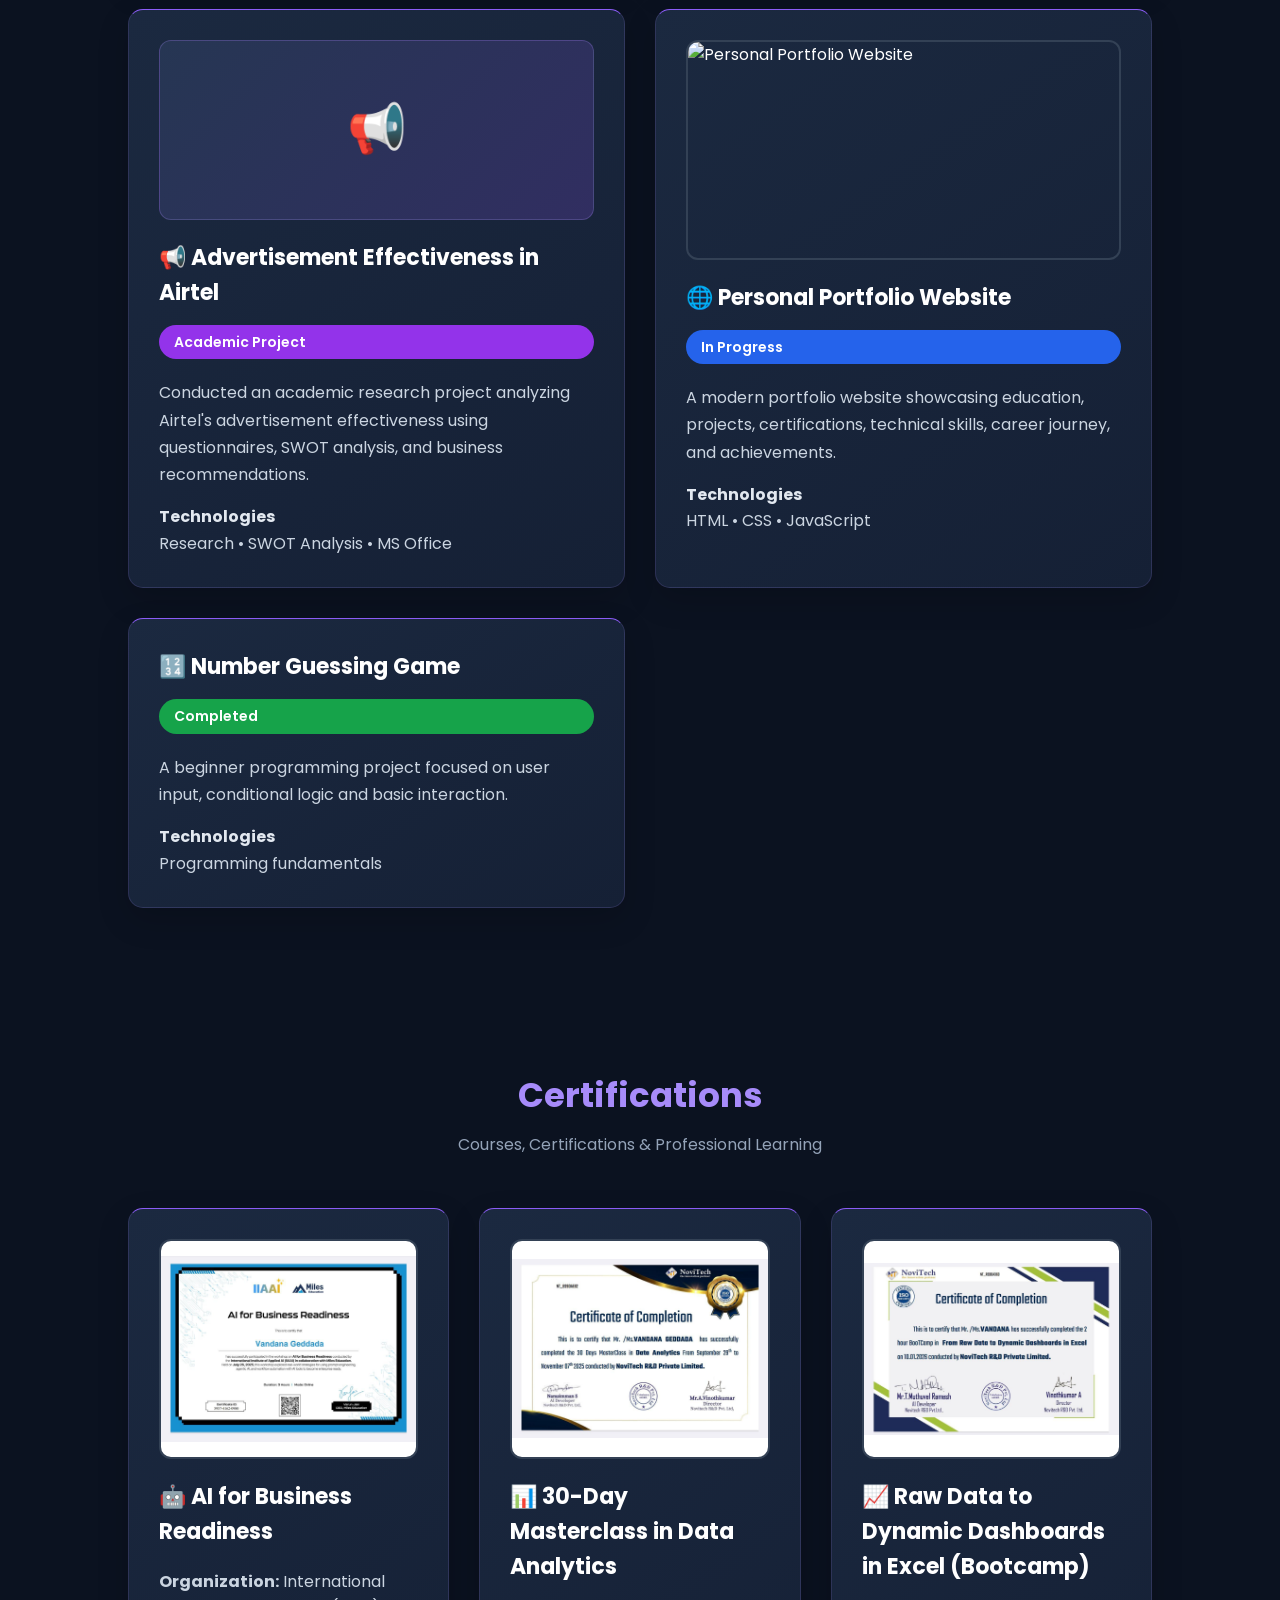
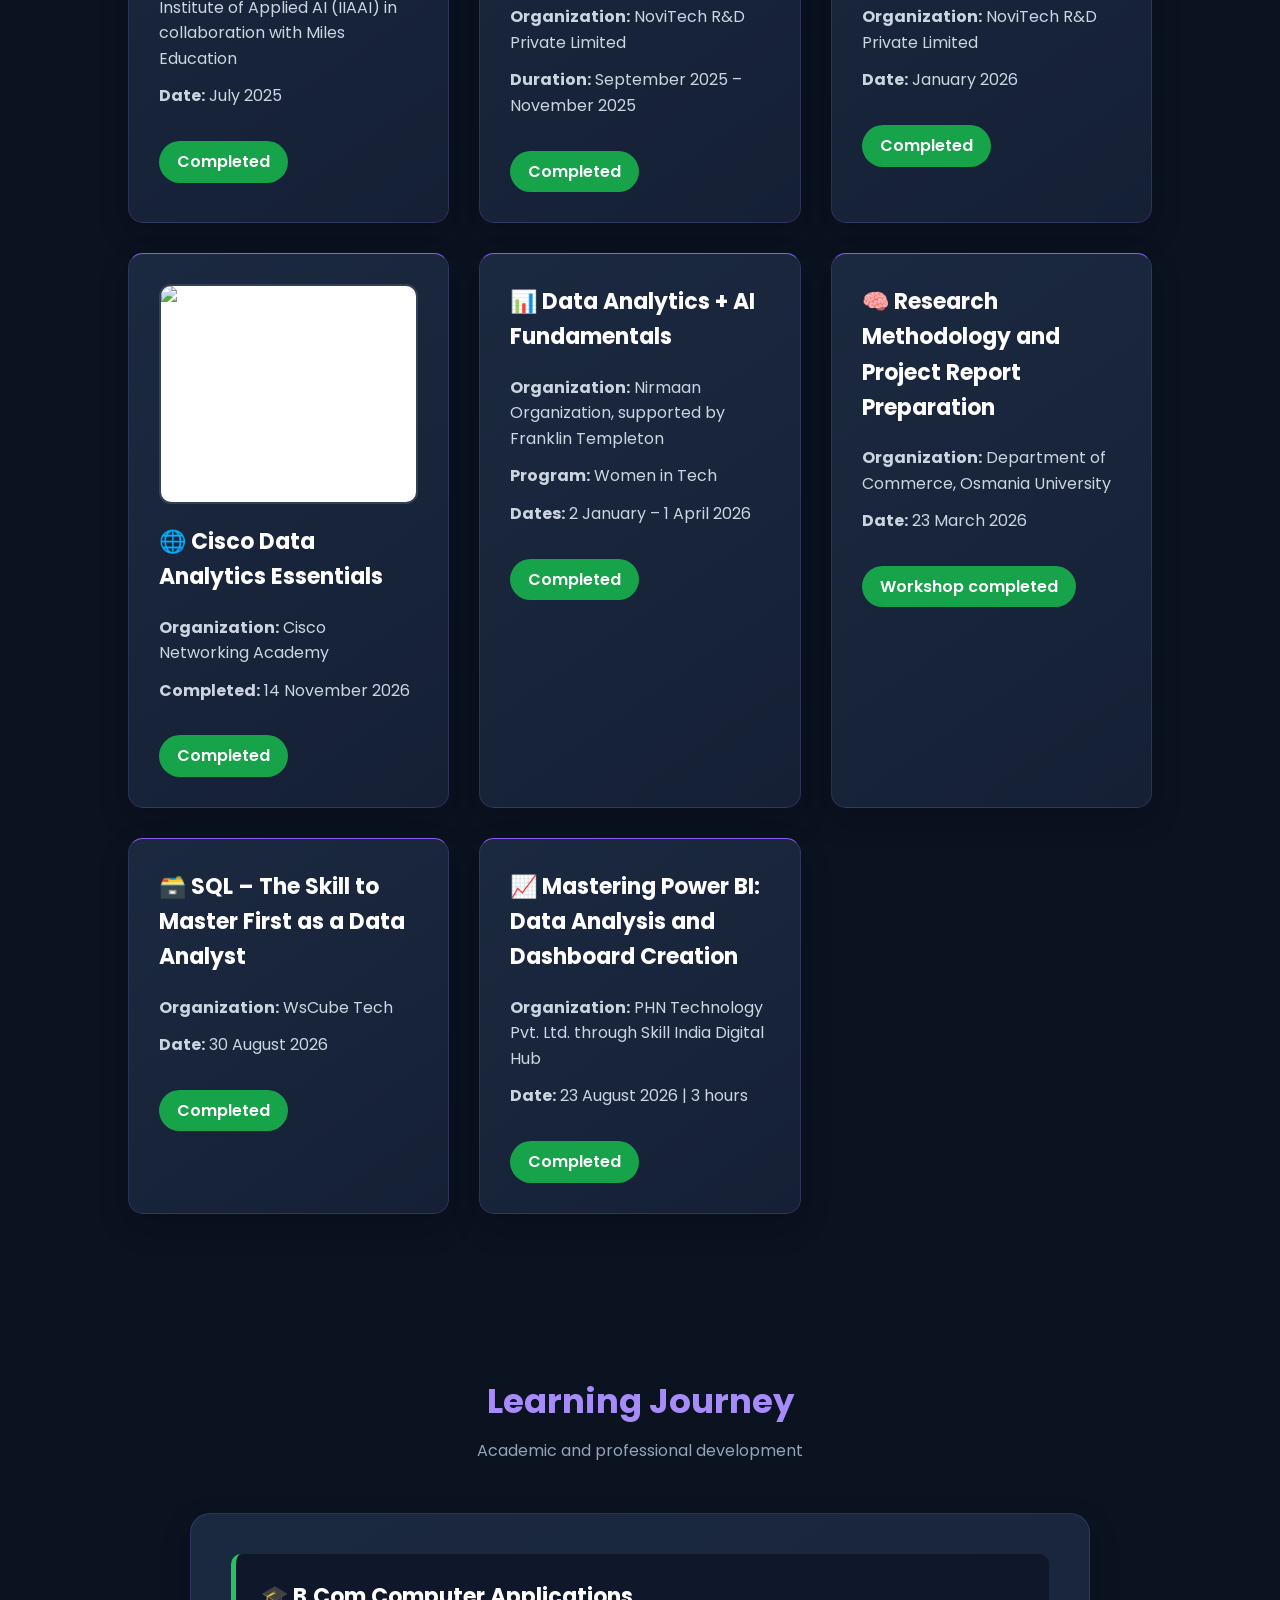
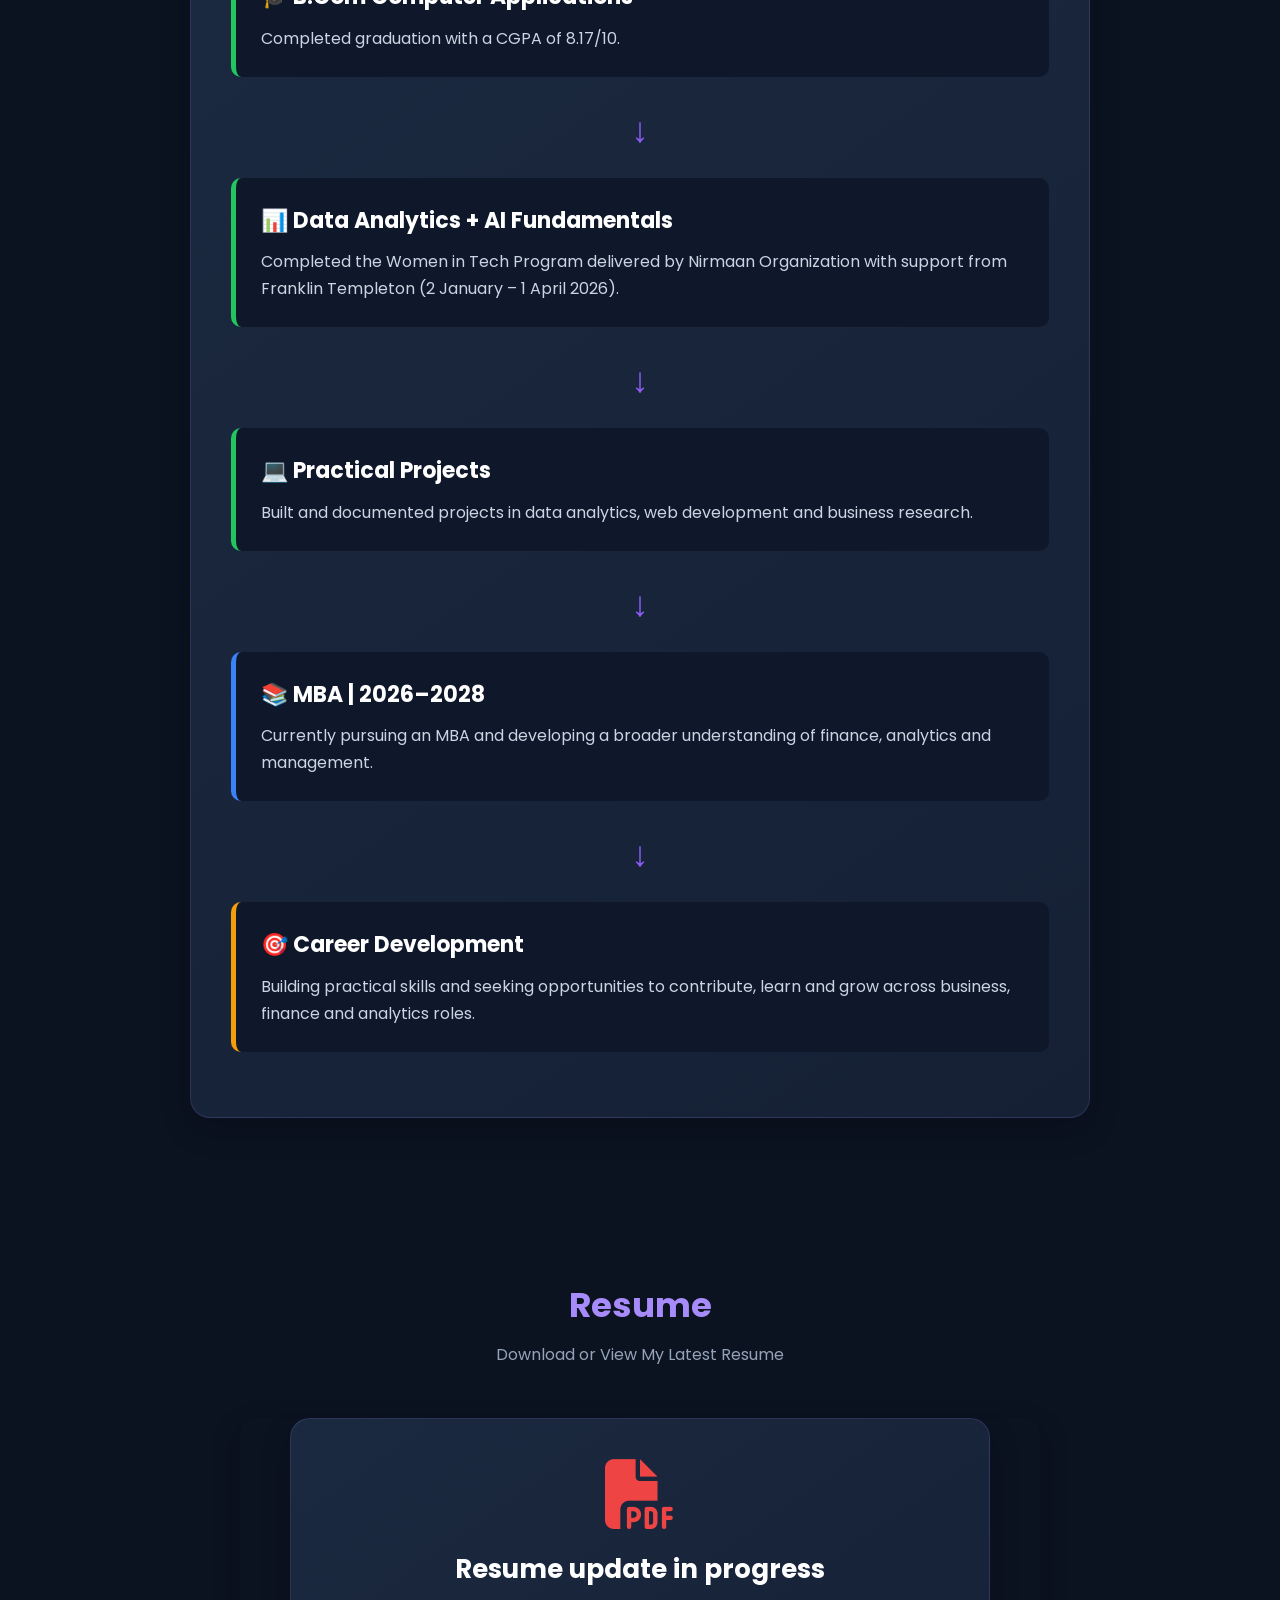
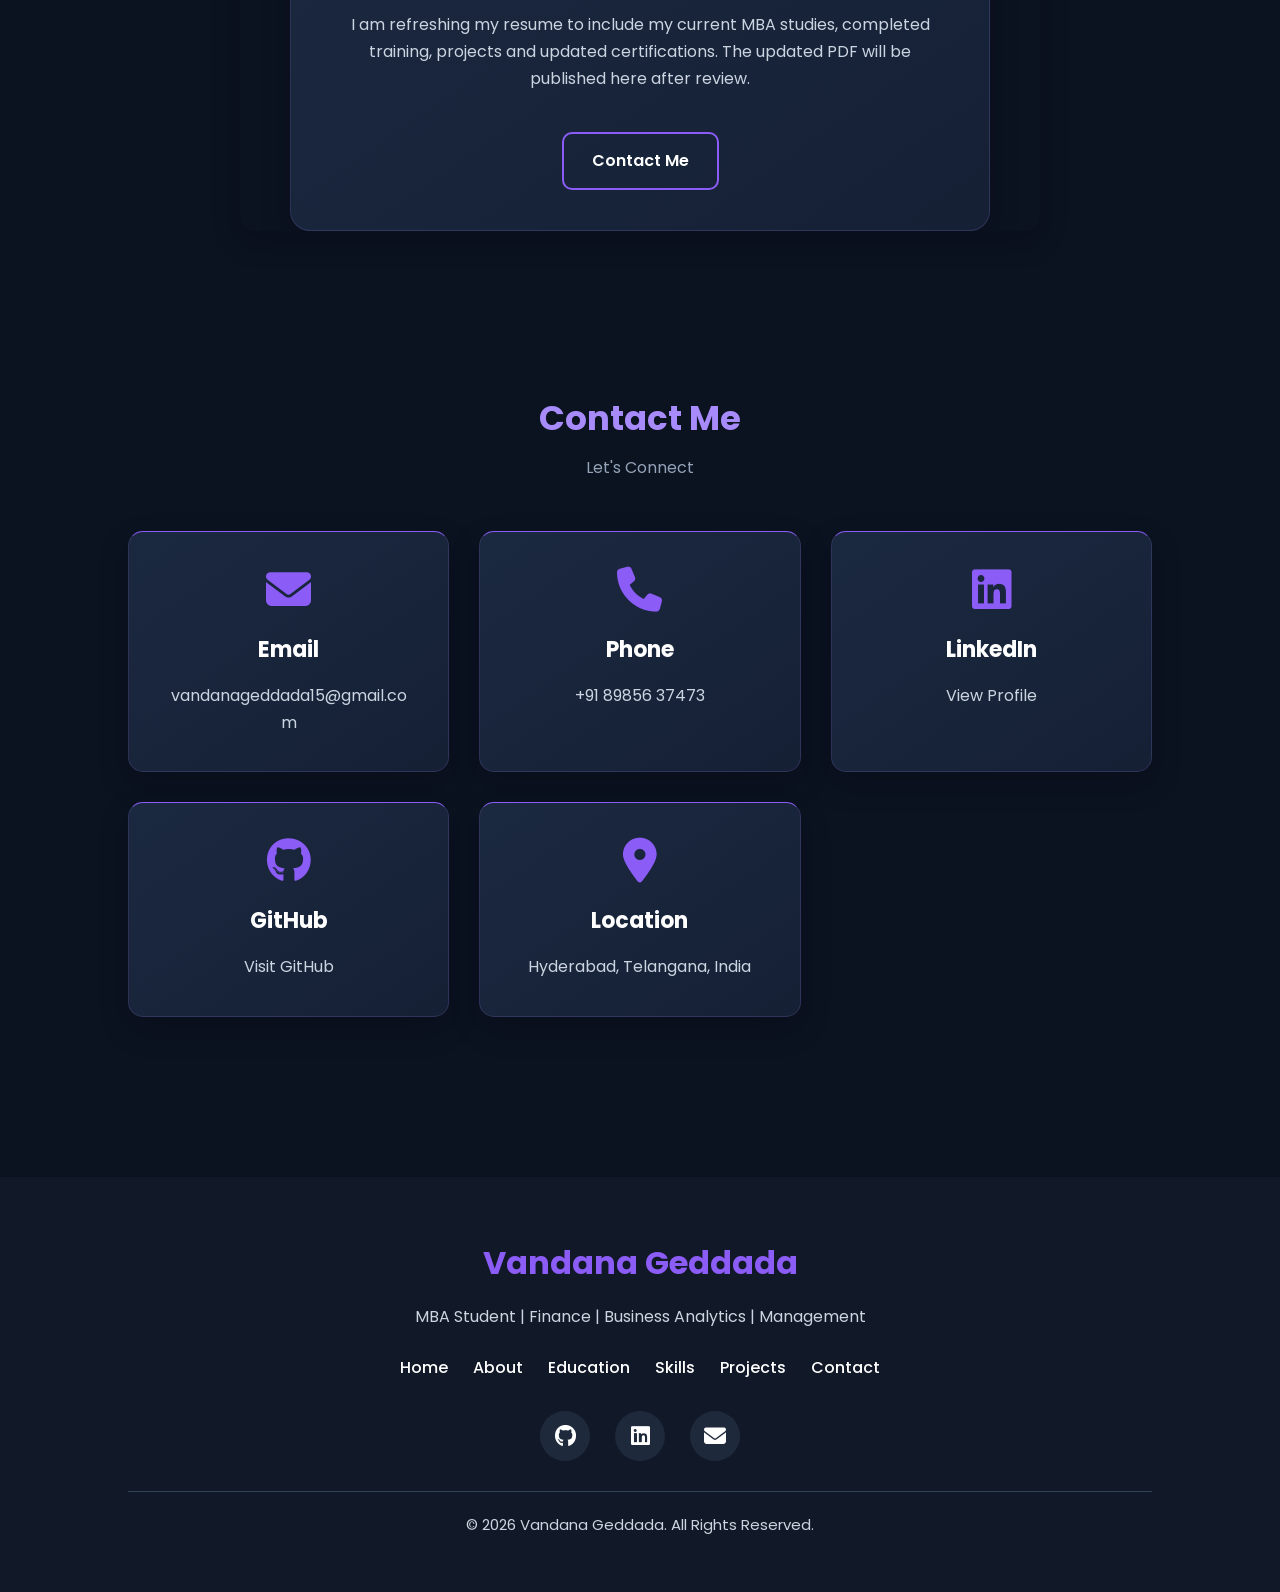
==== commit 4ad94dd0: "Update index.html" ====
--- a/index.html
+++ b/index.html
@@ -99,9 +99,7 @@
 
             <div class="hero-buttons">
 
-                <a href="assets/resume.pdf" class="btn resume-btn" target="_blank" rel="noopener">
-                    View Resume
-                </a>
+                <a href="assets/documents/resume.pdf.pdf" target="_blank">View Resume</a>
 
                 <a href="#projects" class="btn project-btn">
                     View Projects
@@ -708,4 +706,4 @@
 
 </body>
 
-</html>+</html>
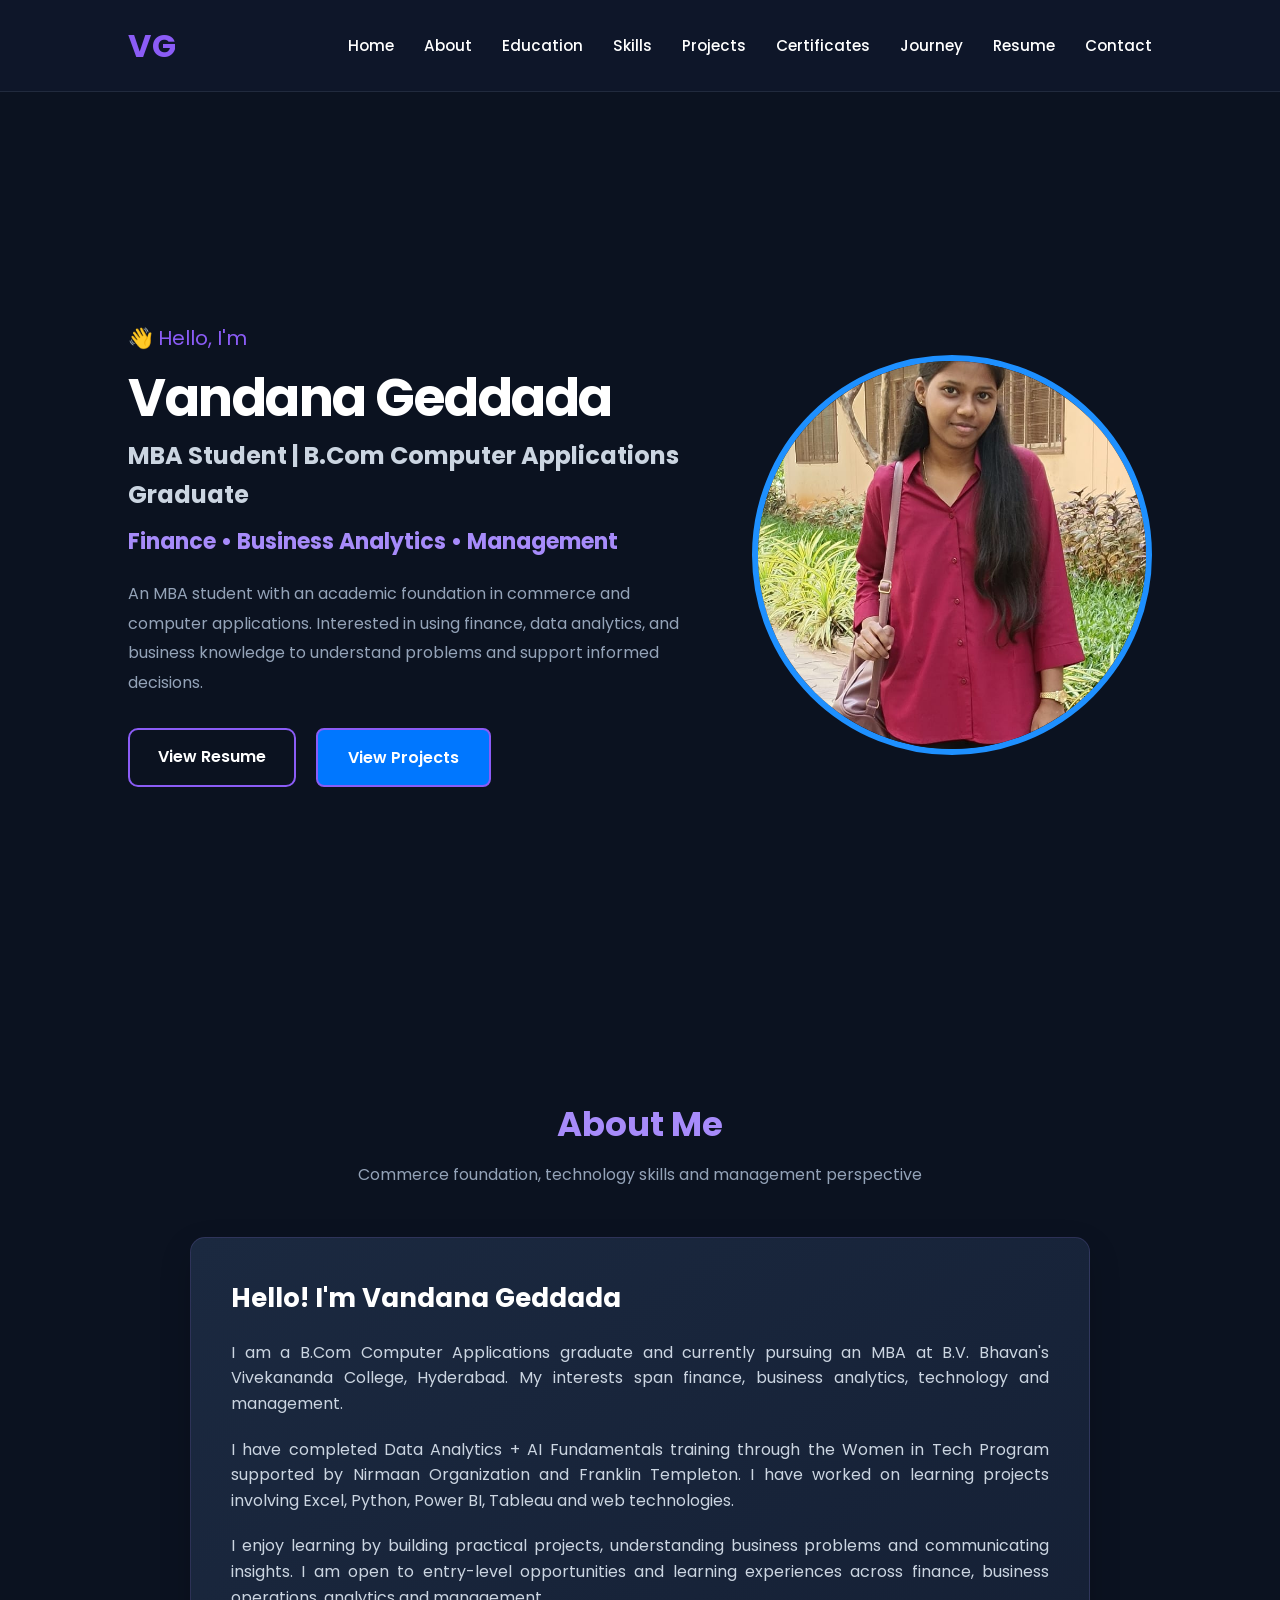
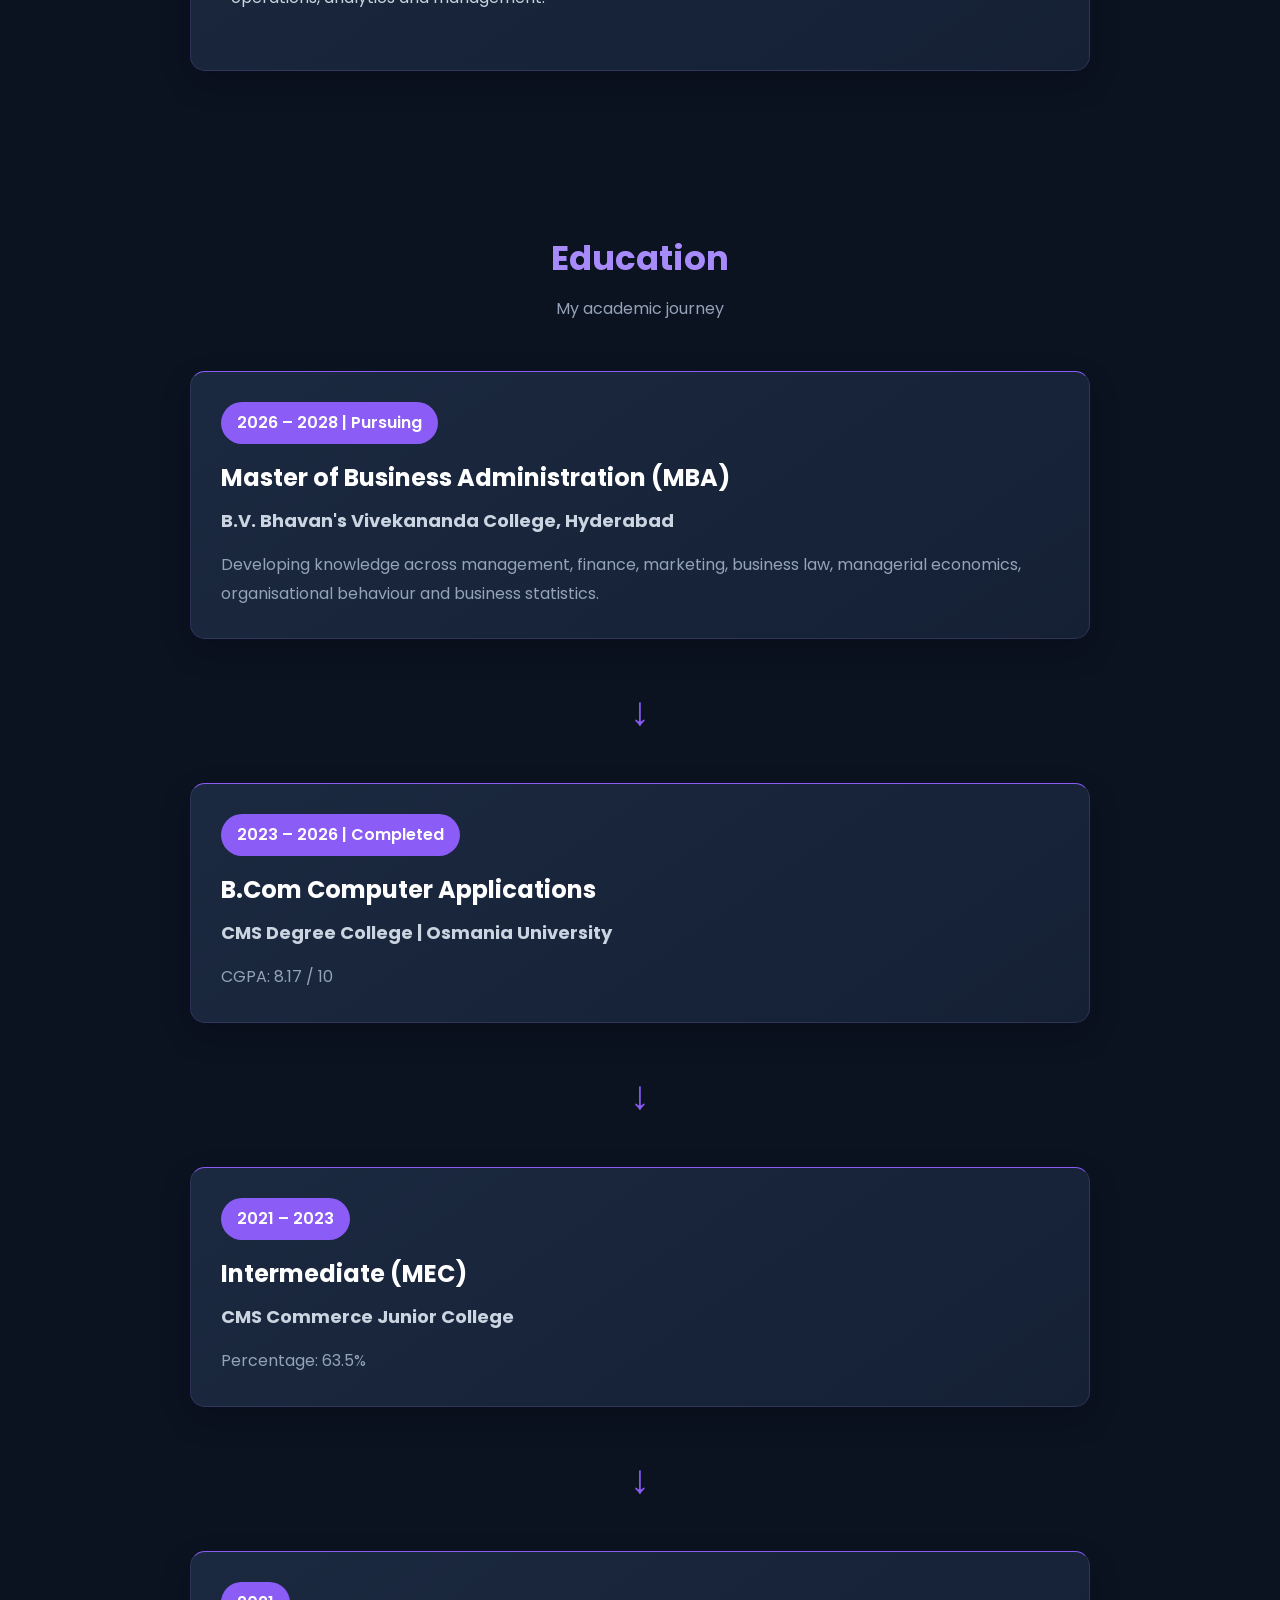
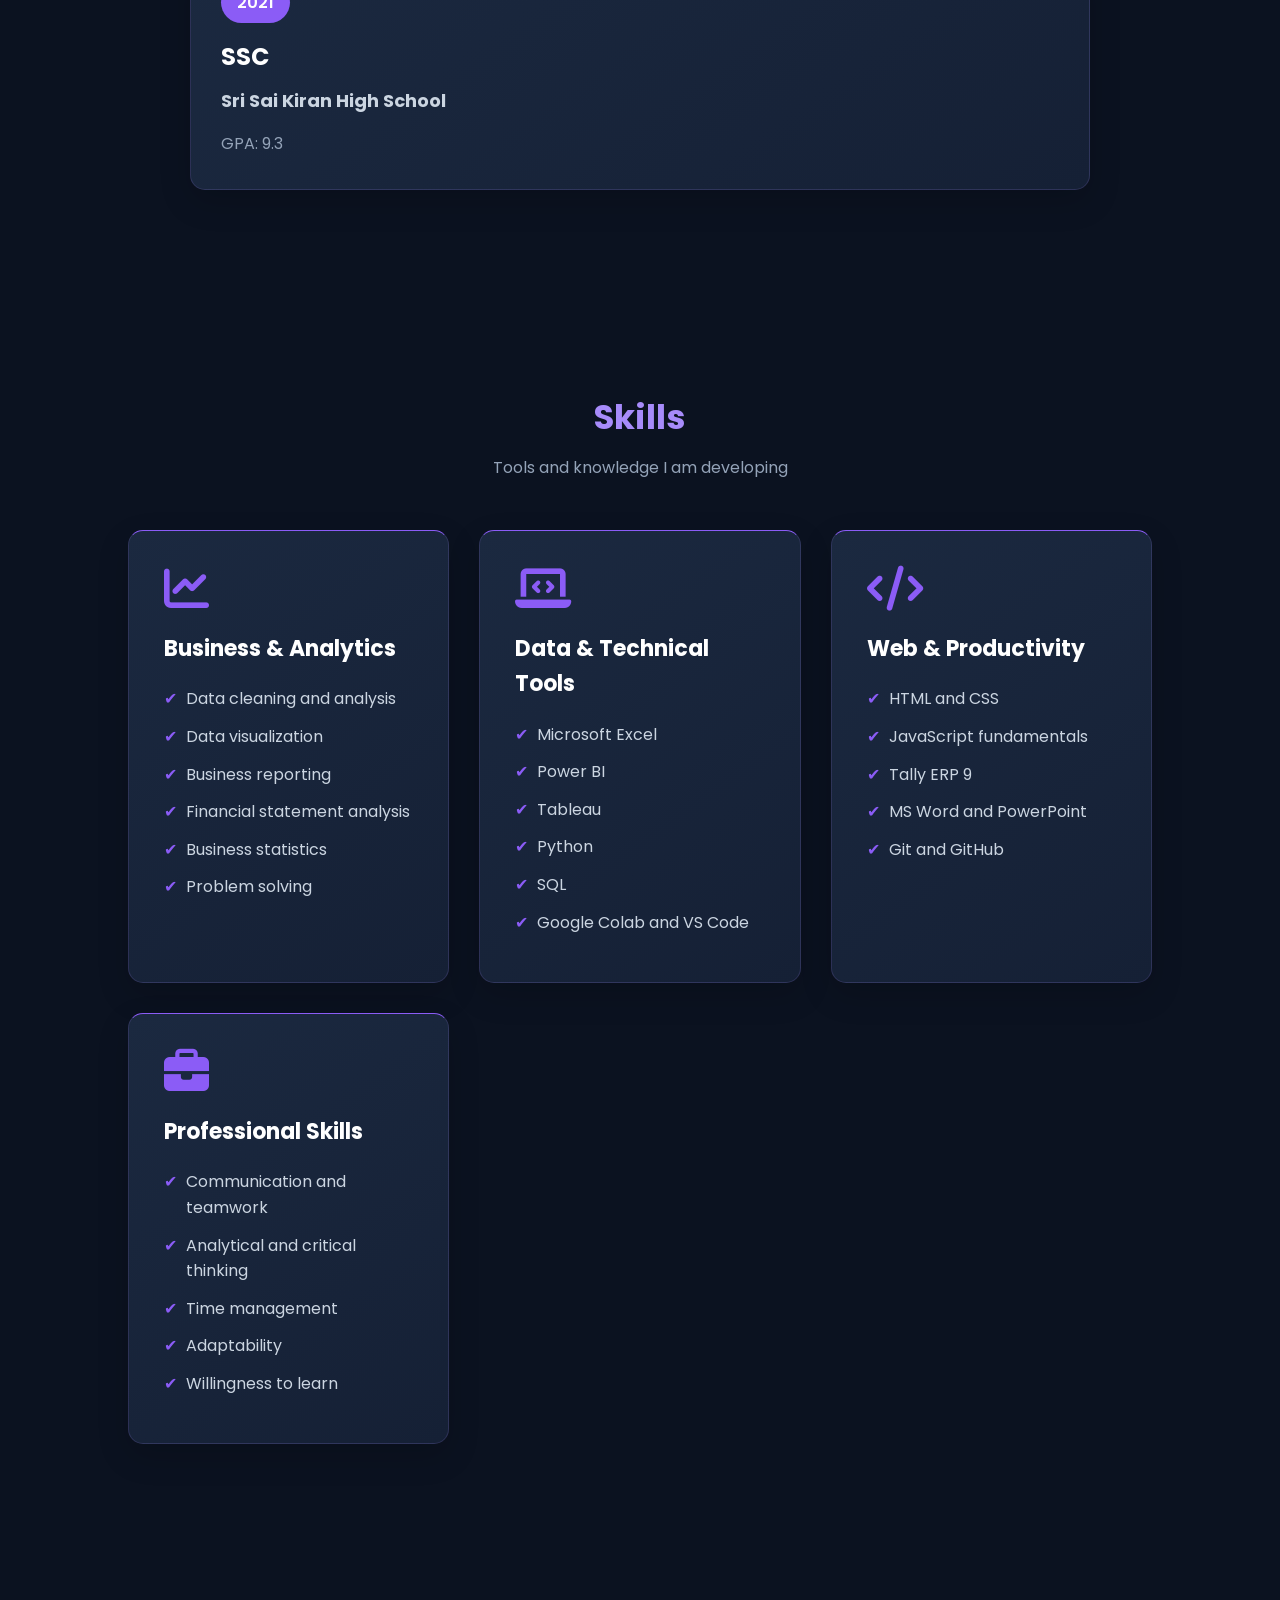
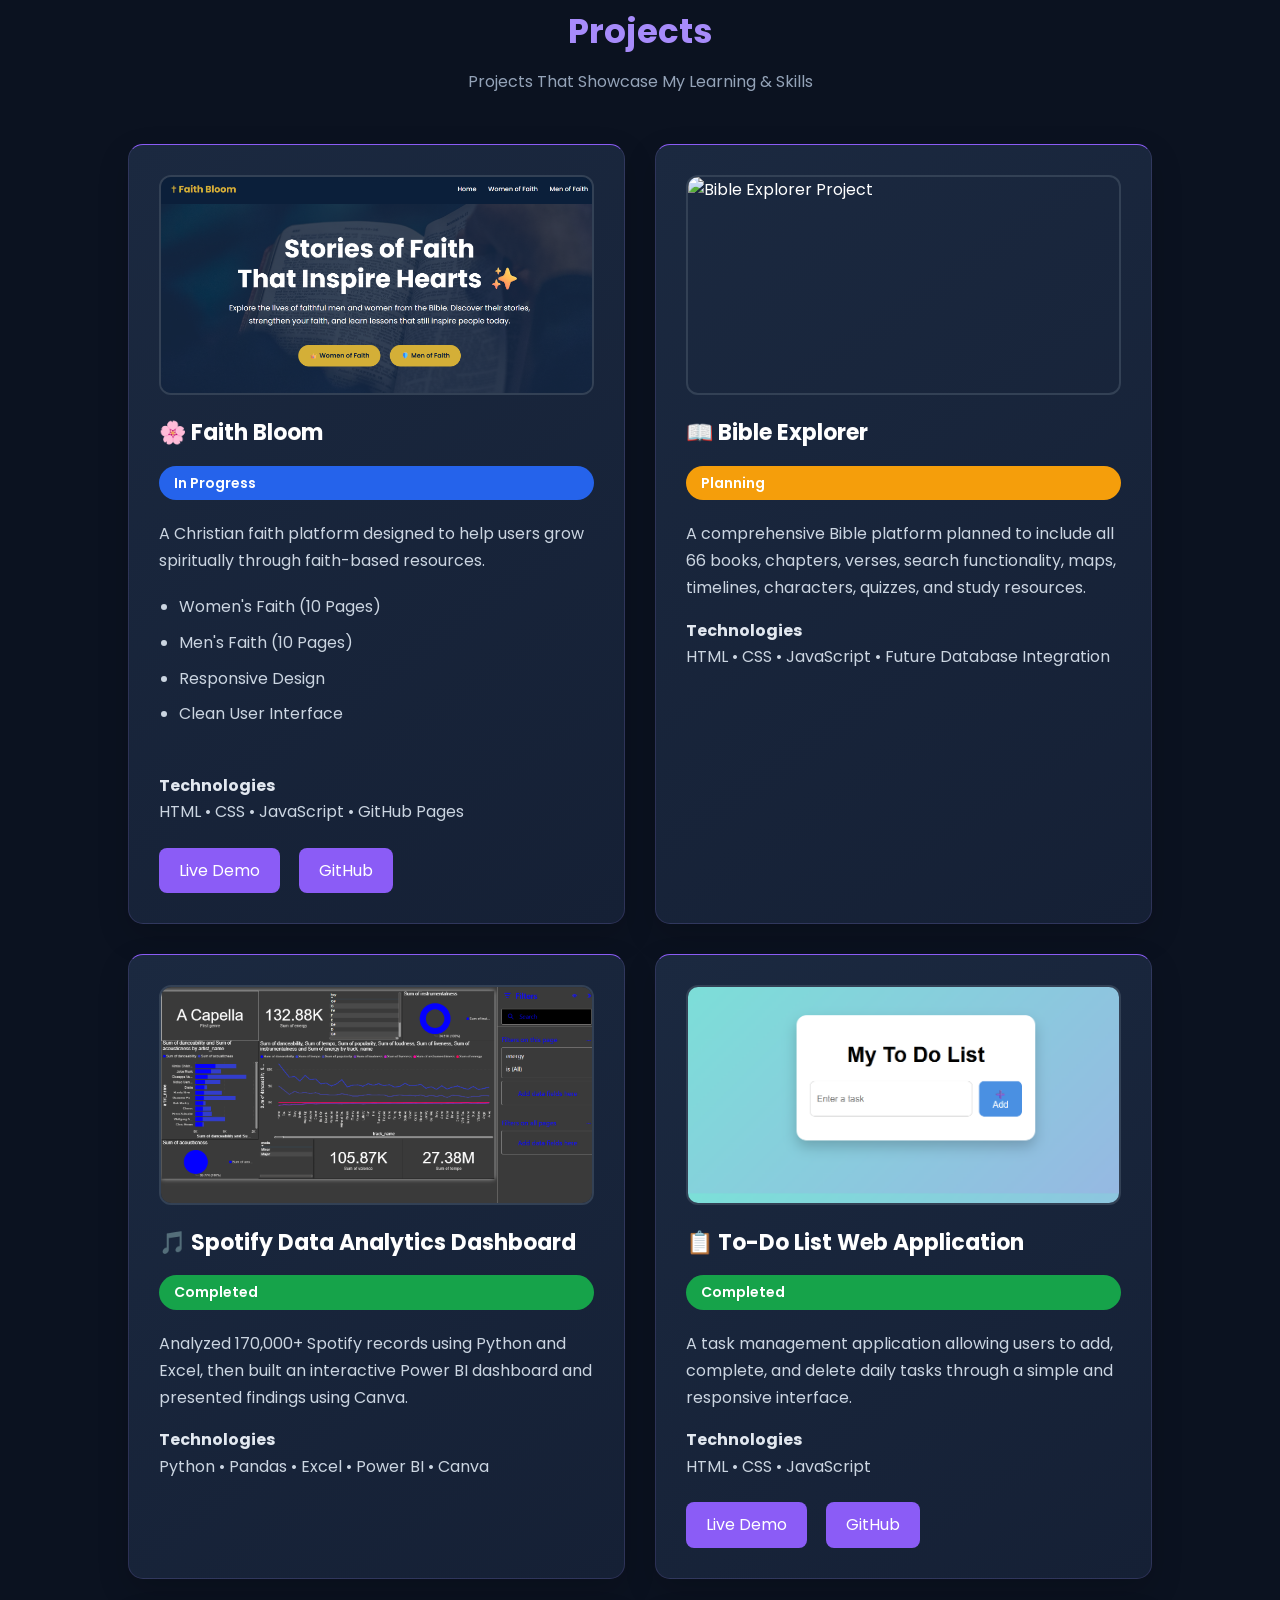
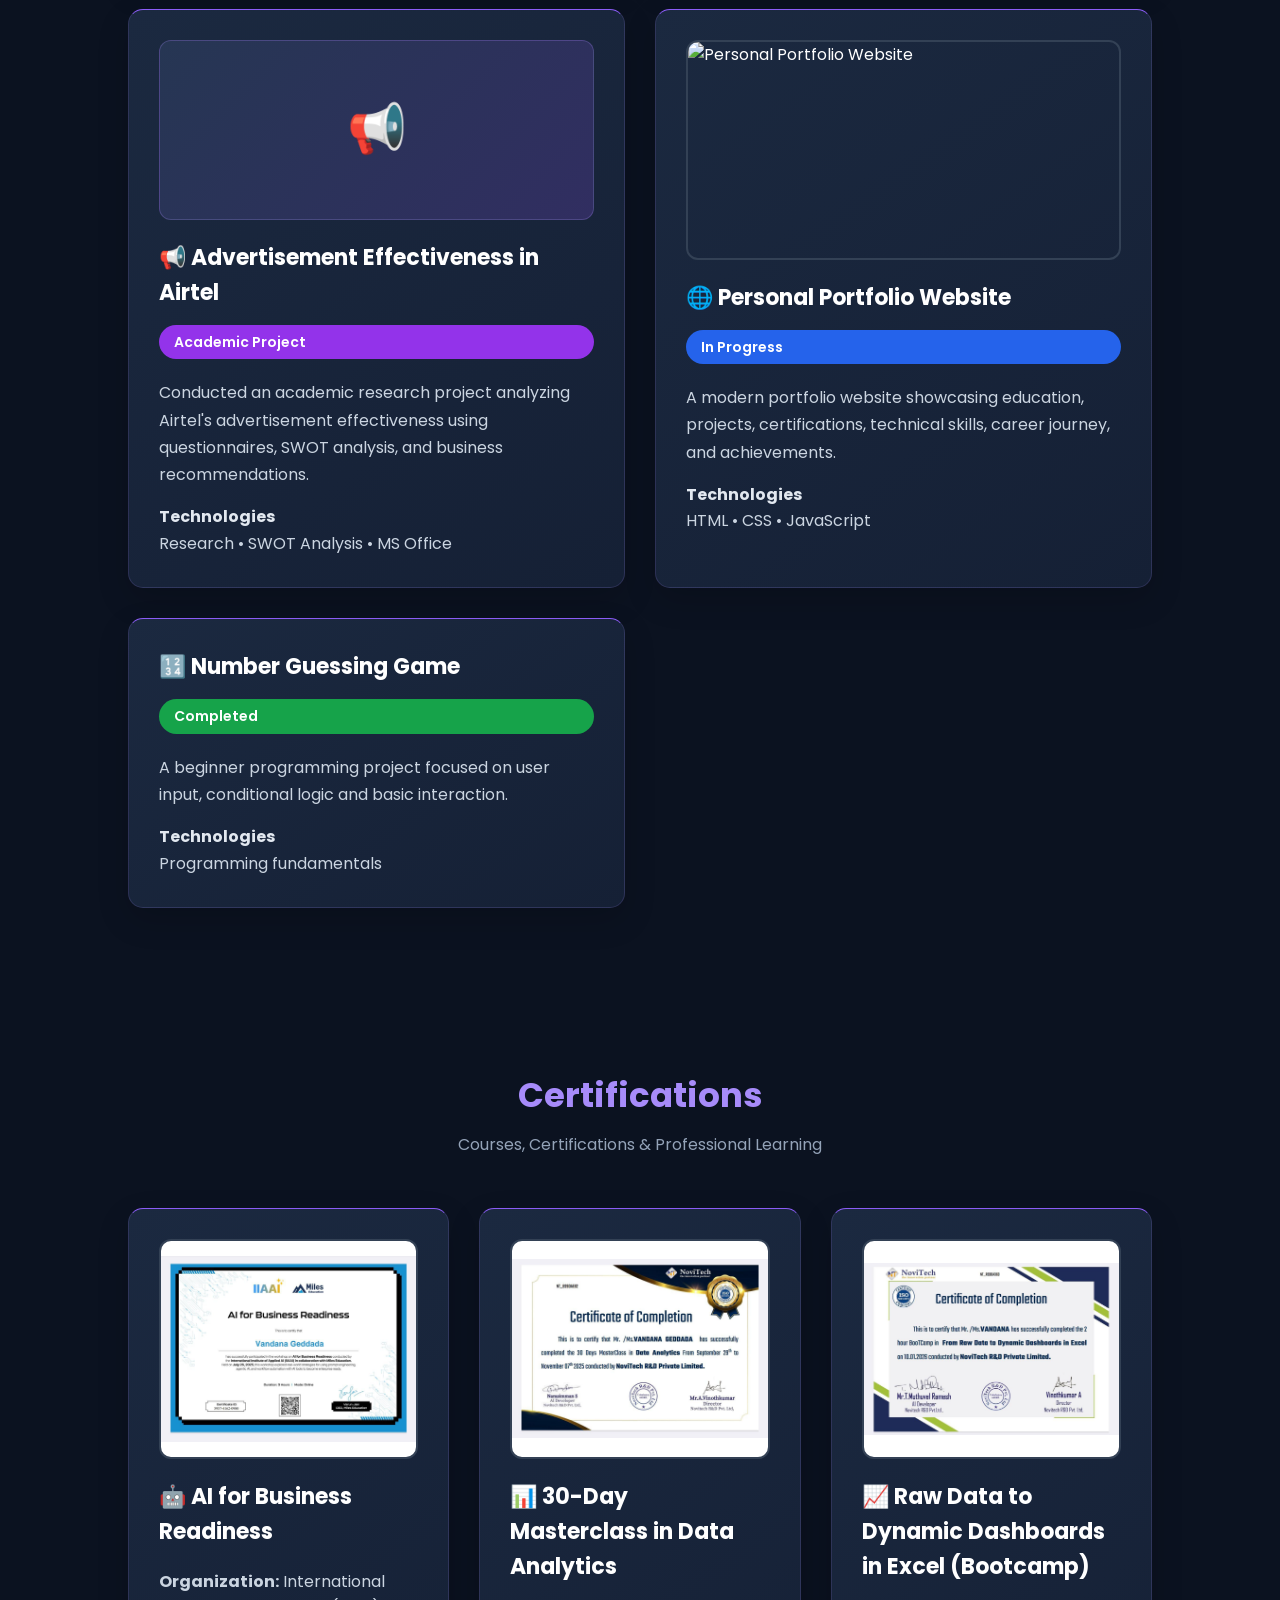
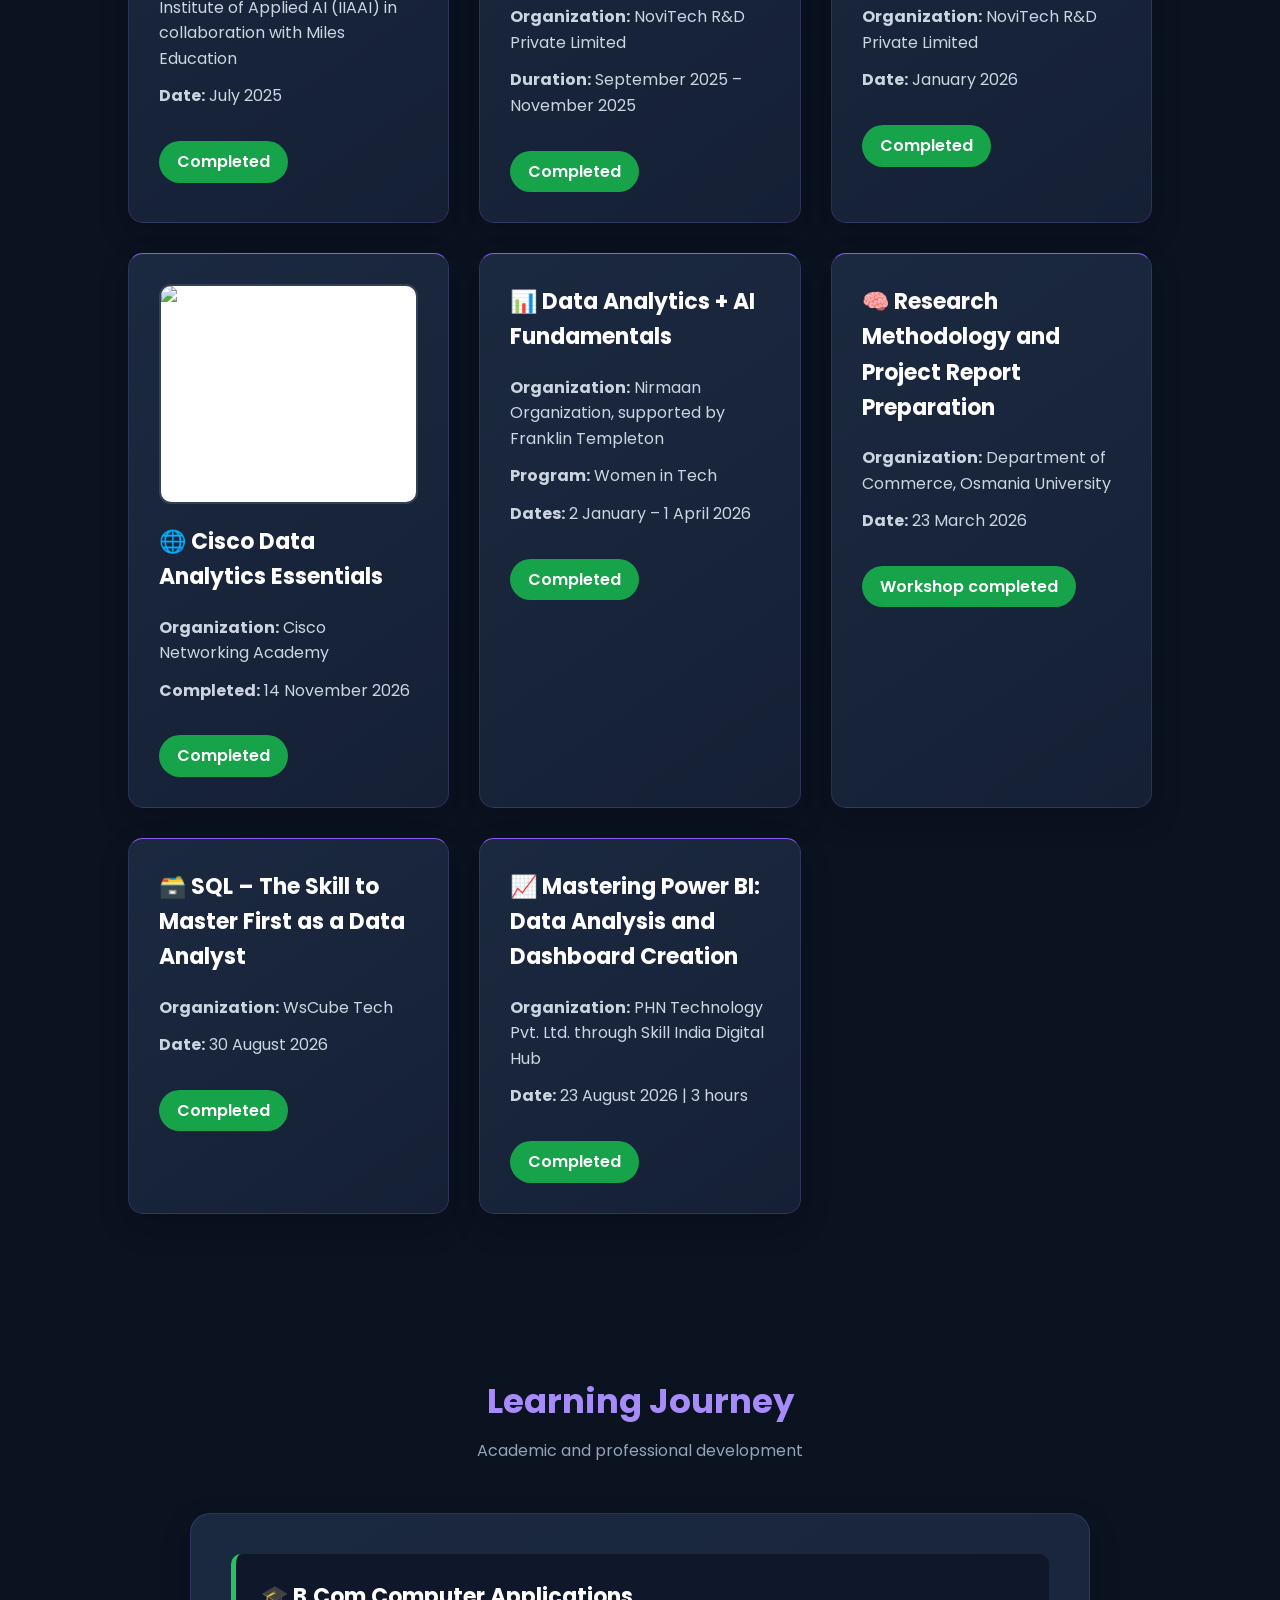
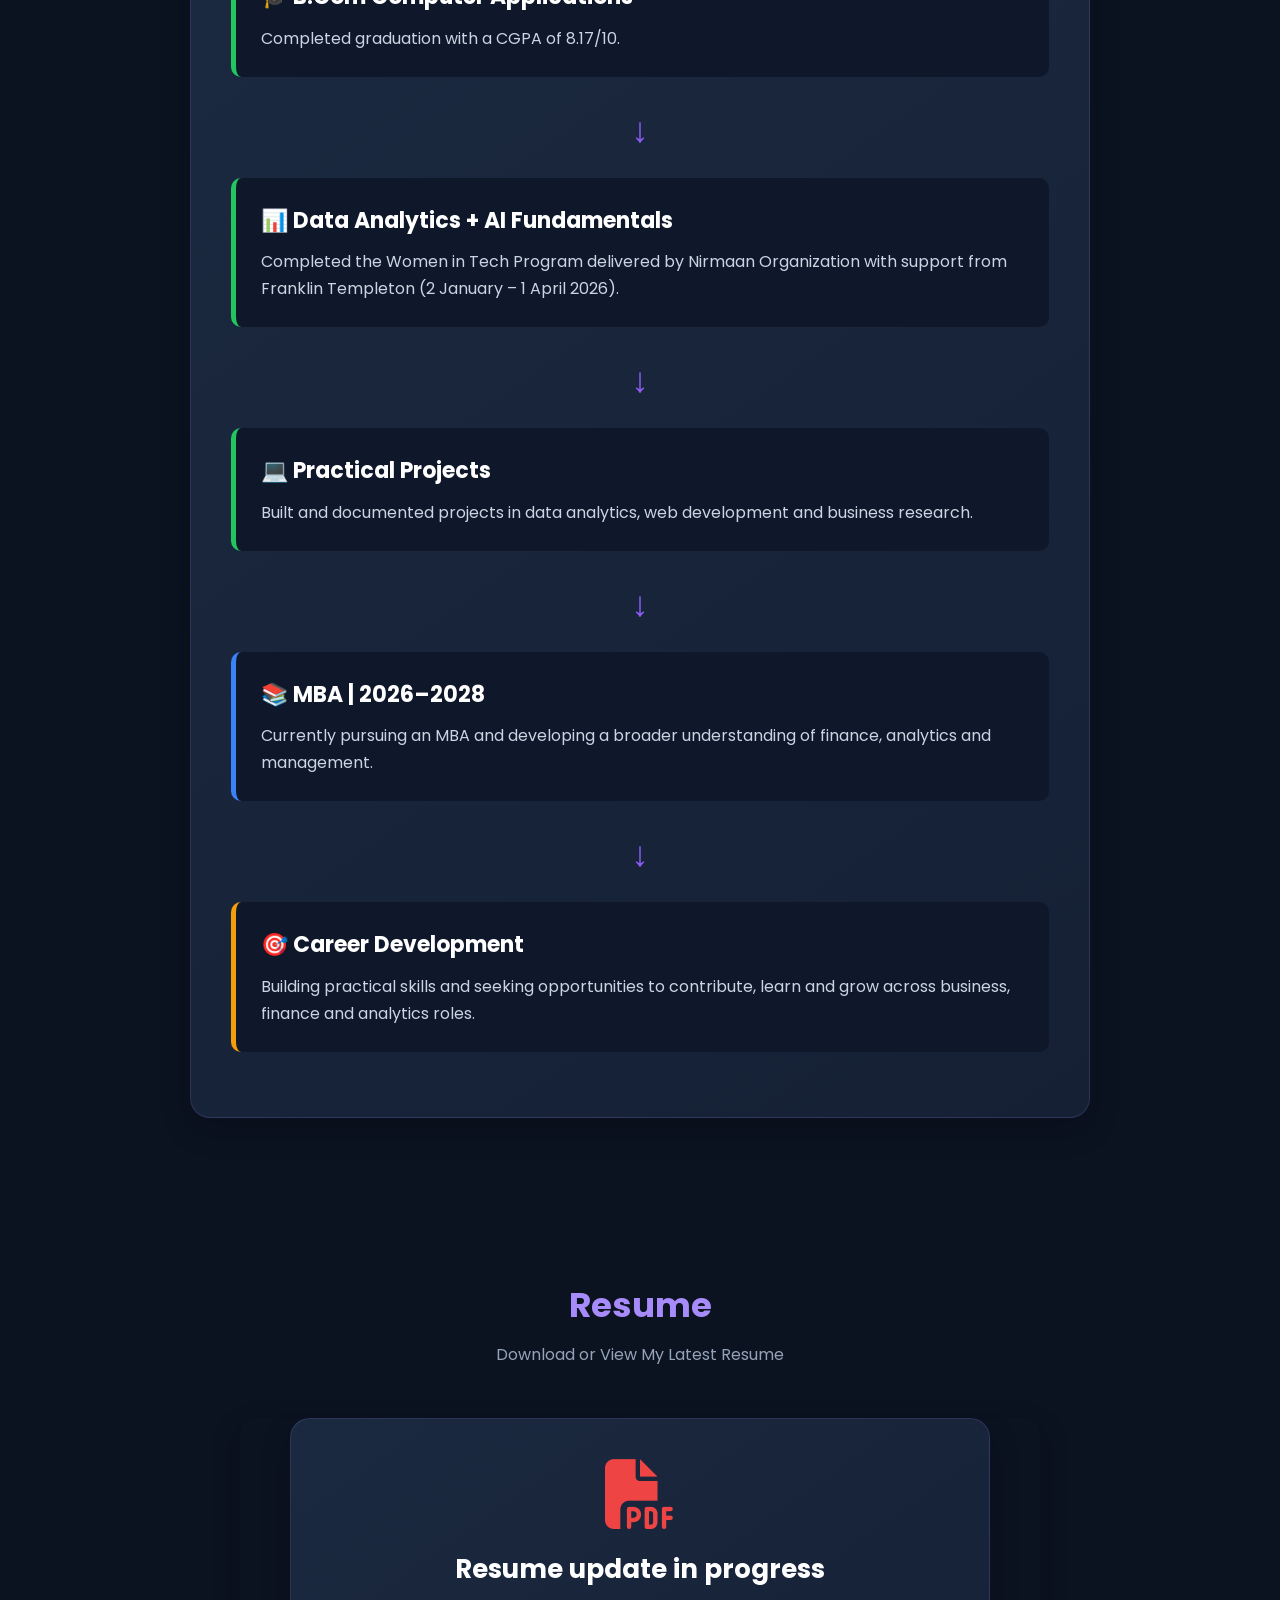
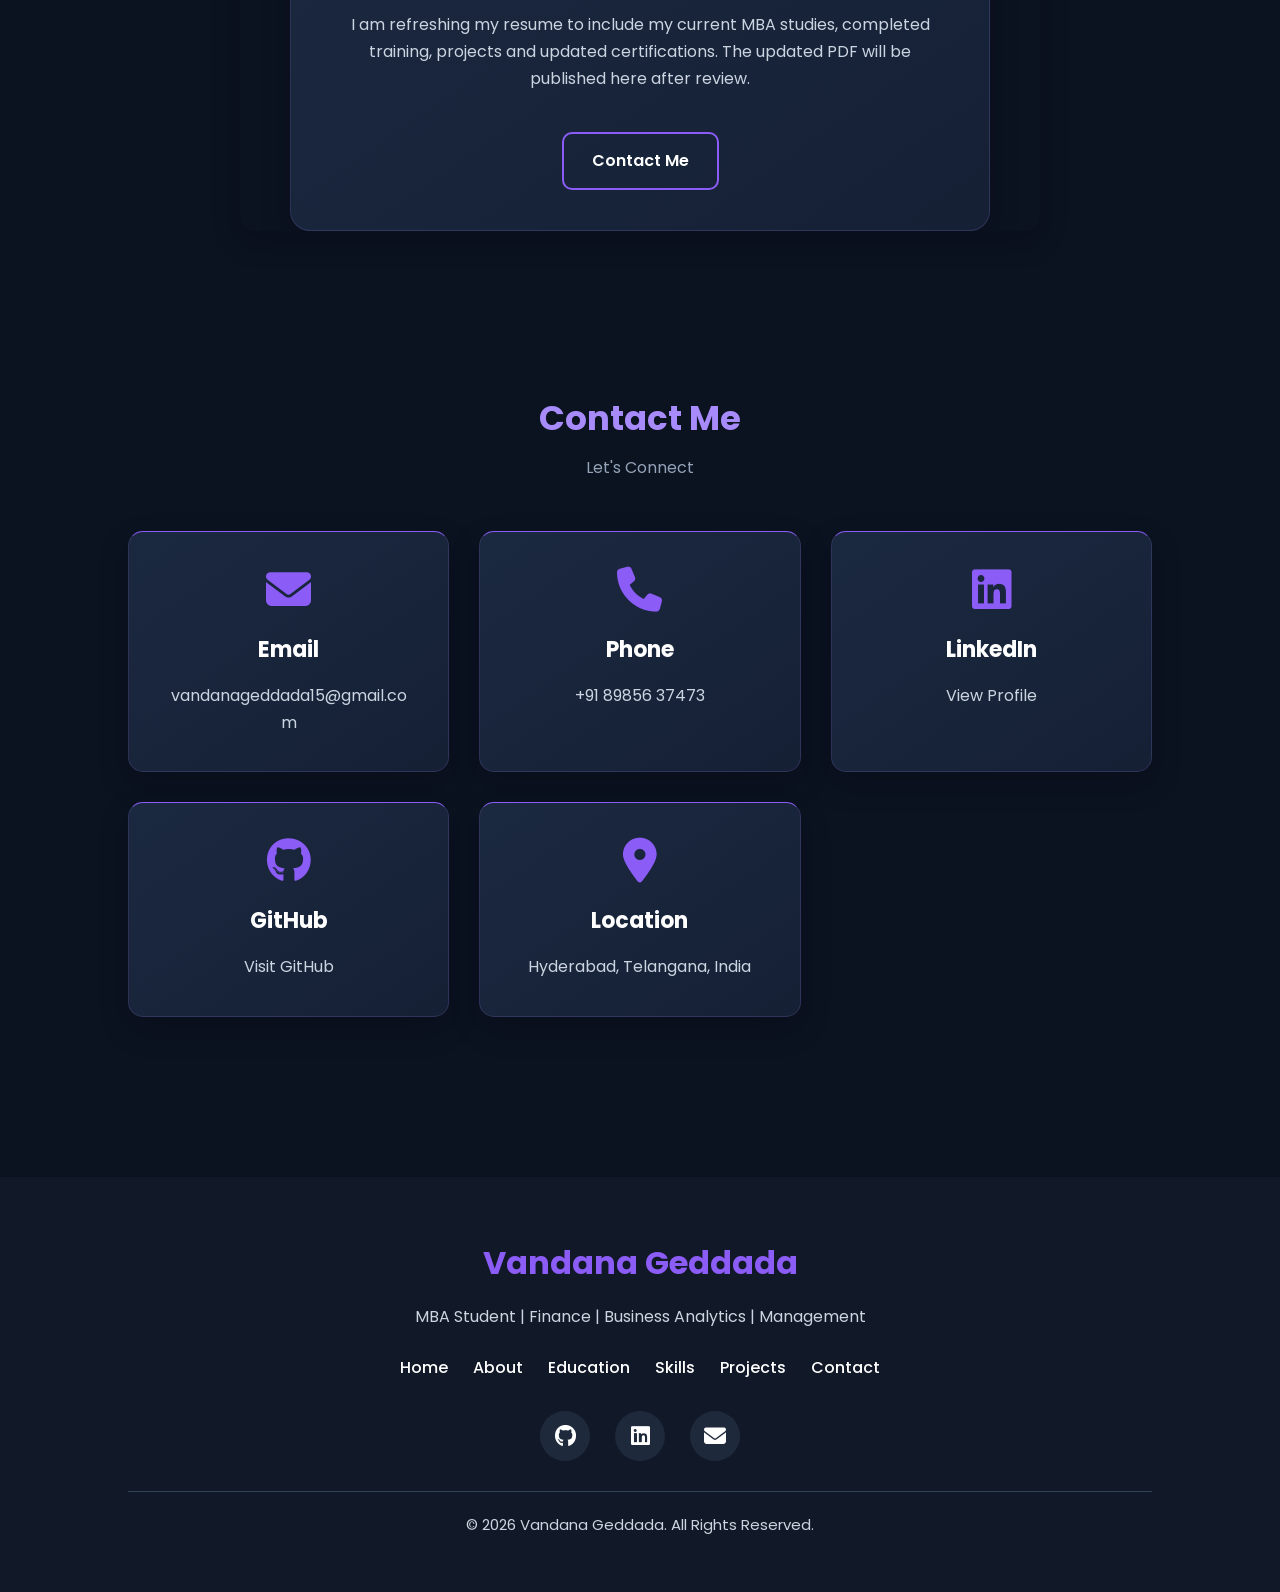
==== commit 91cc4cad: "Update index.html" ====
--- a/index.html
+++ b/index.html
@@ -99,7 +99,7 @@
 
             <div class="hero-buttons">
 
-                <a href="assets/documents/resume.pdf.pdf" target="_blank">View Resume</a>
+                <a href="assets/documents/resume.pdf.pdf" target="_blank"  rel="noopener noreferrer" class="resume-view" <i class="fas fa-eye"></i>View Resume</a>
 
                 <a href="#projects" class="btn project-btn">
                     View Projects
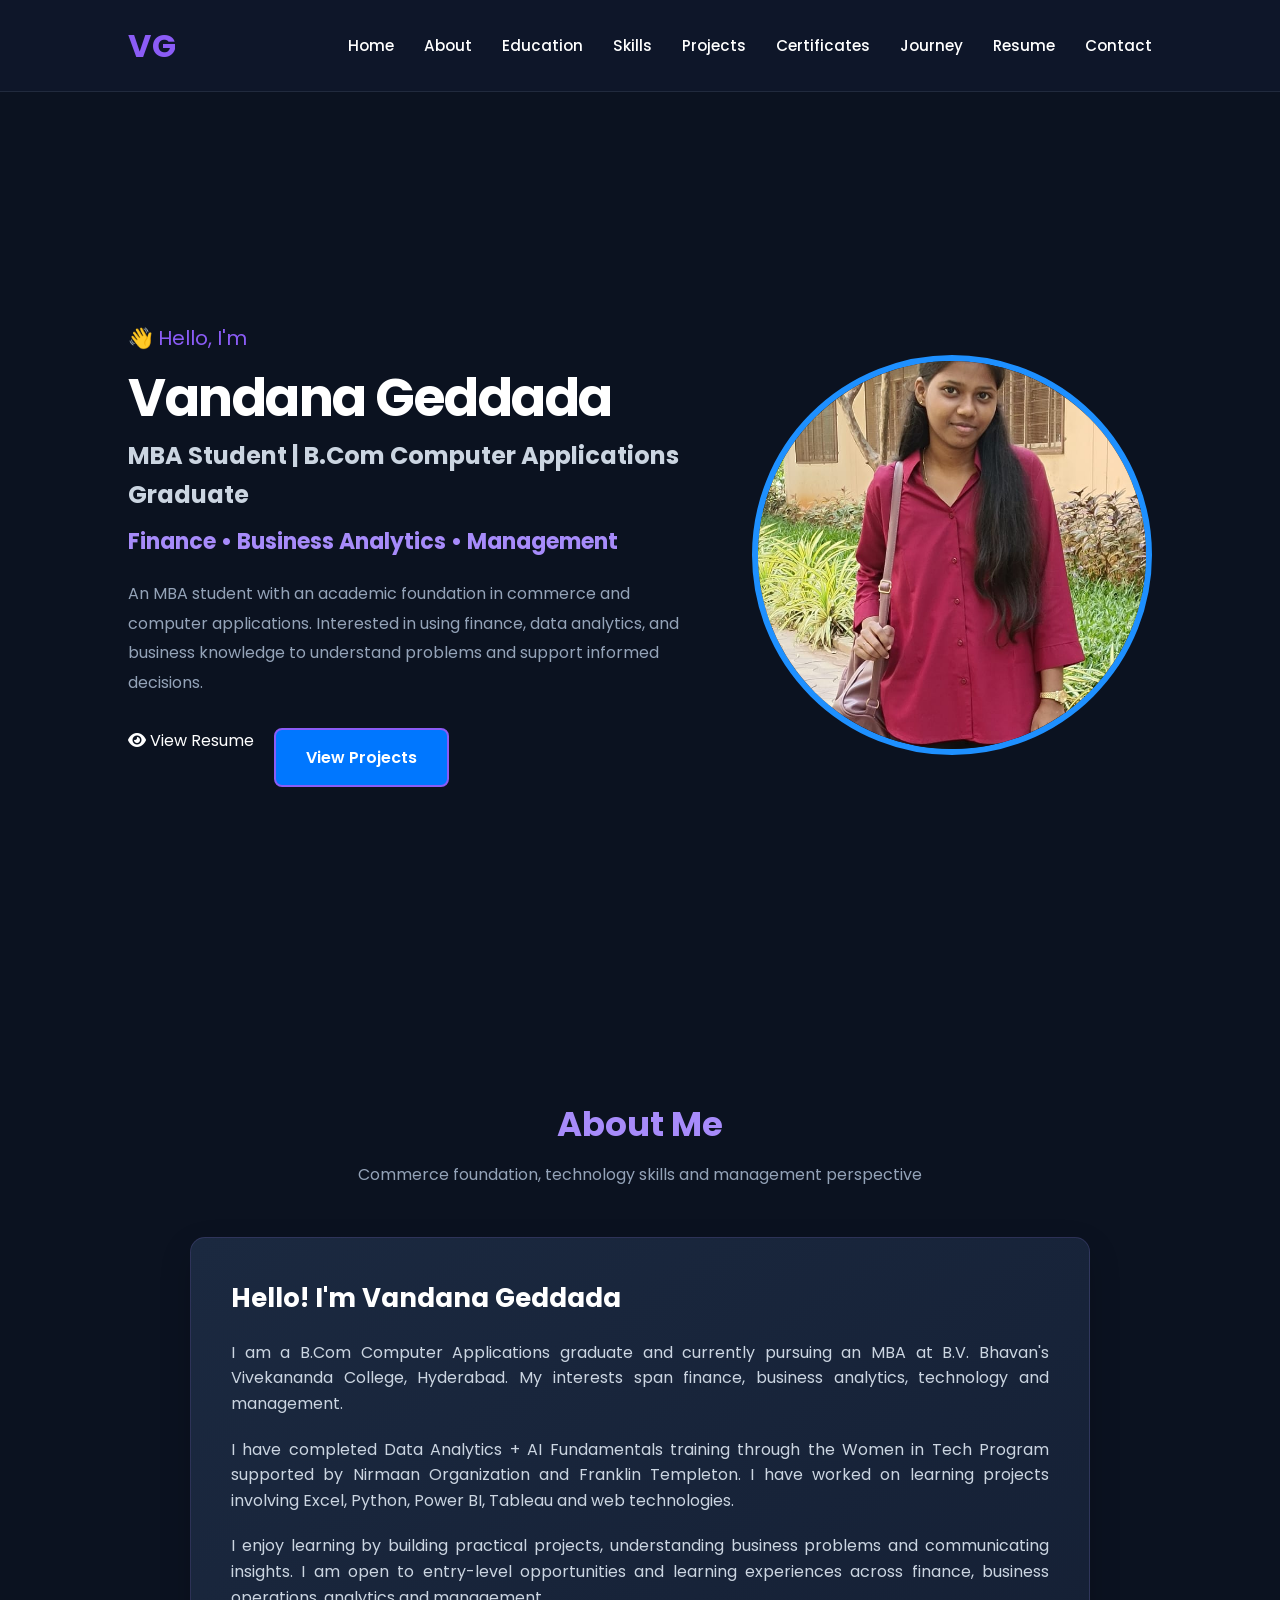
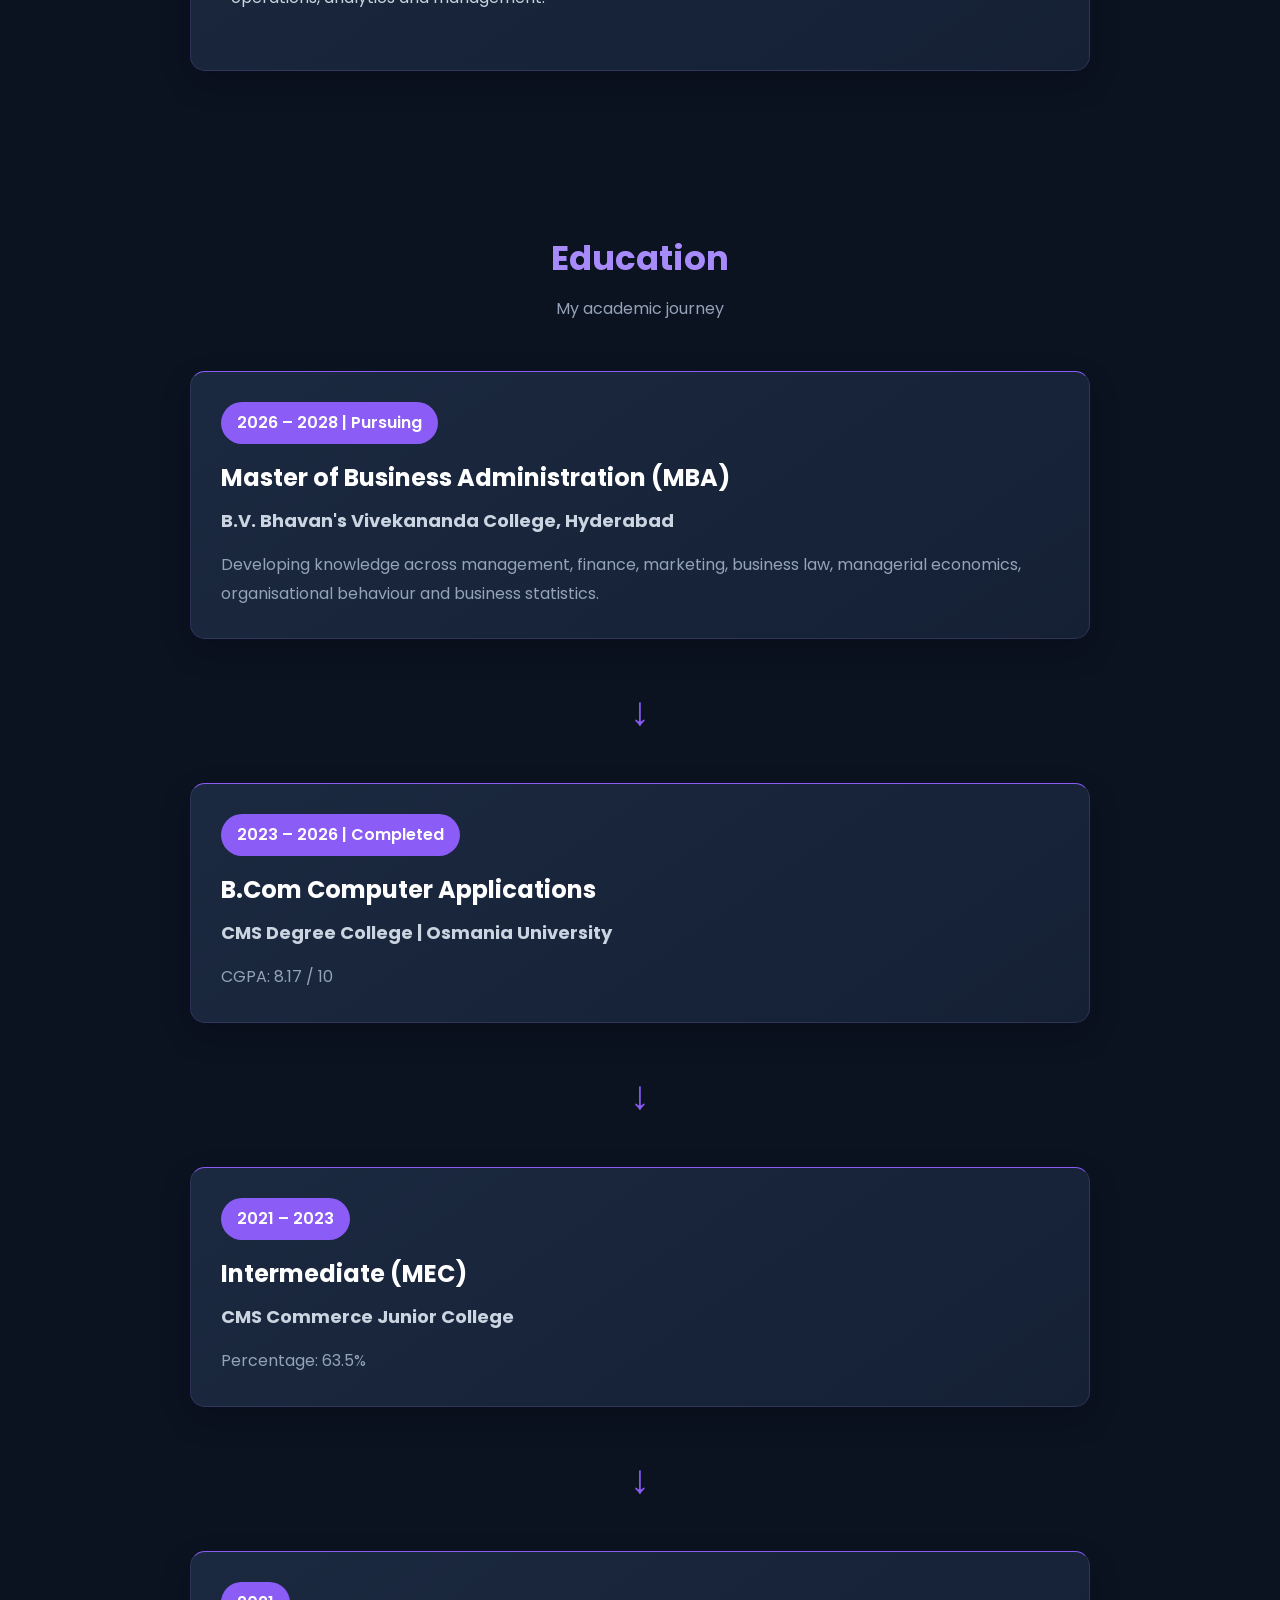
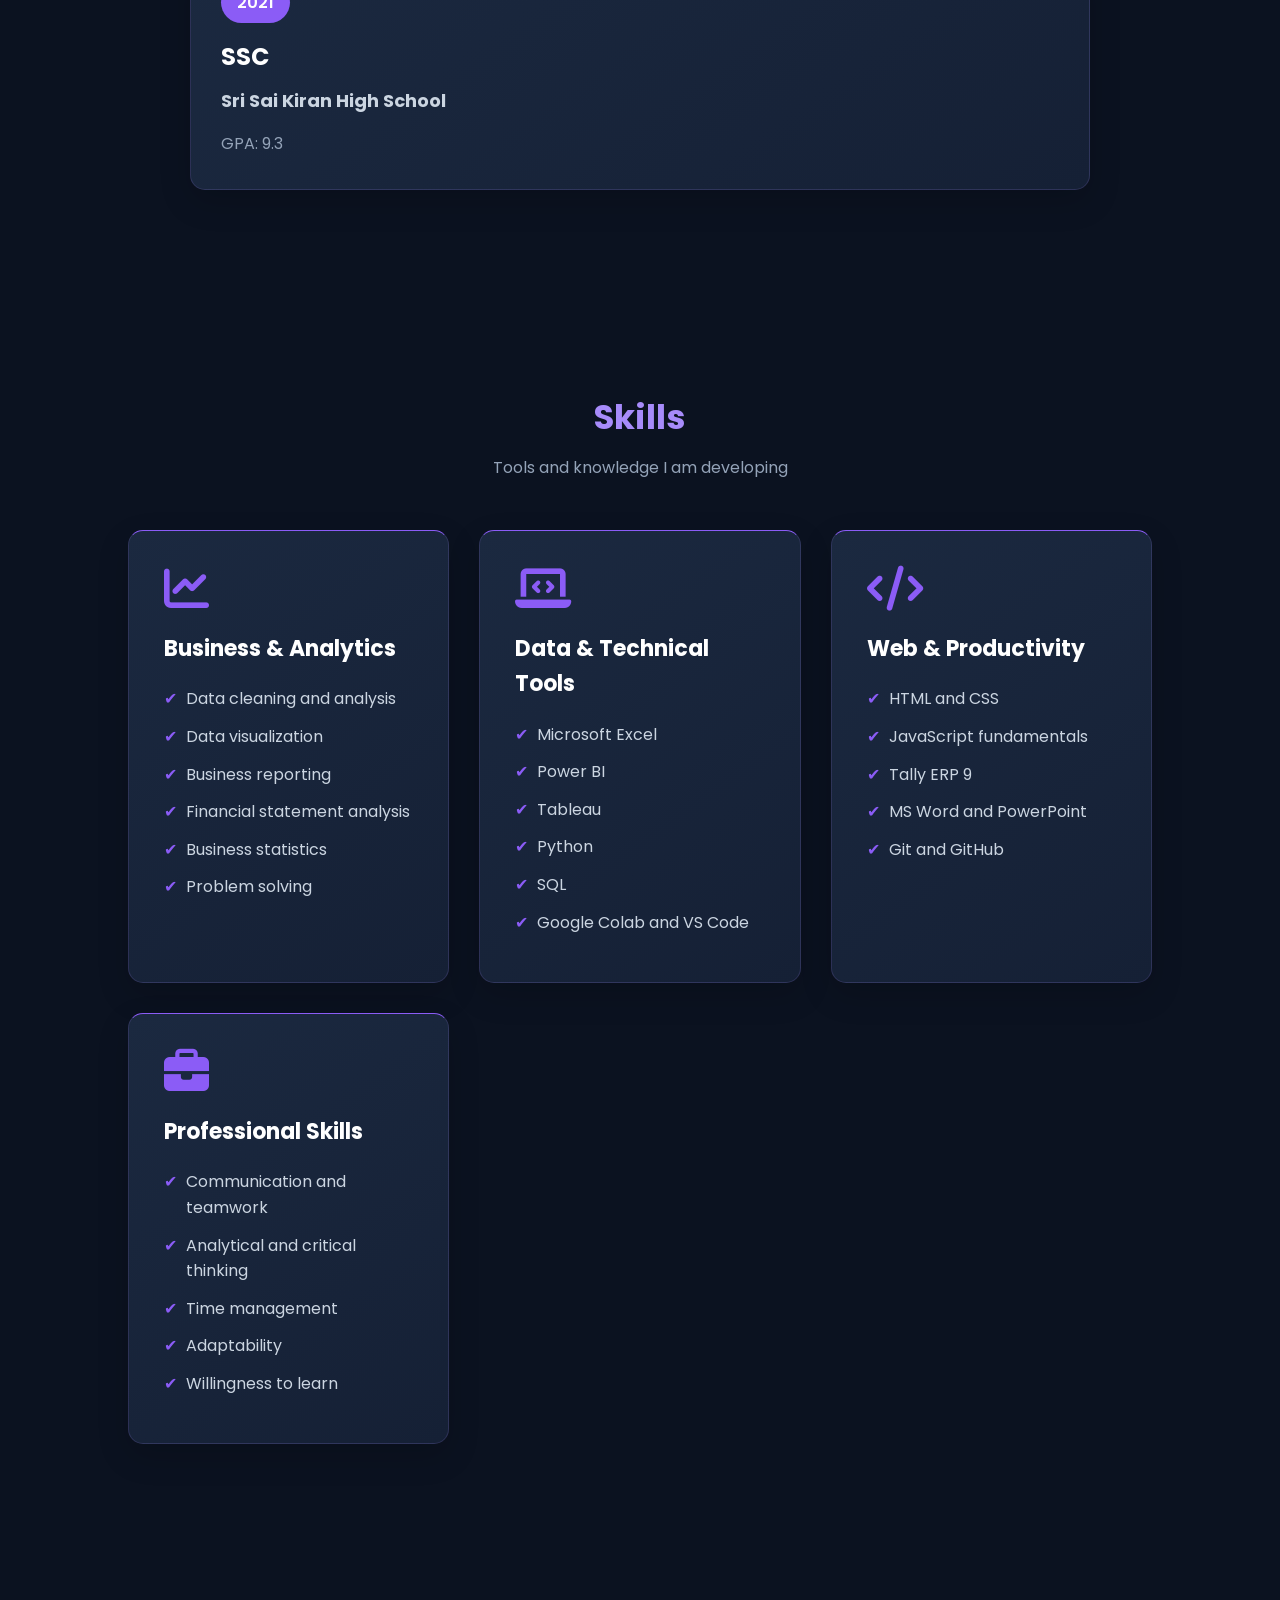
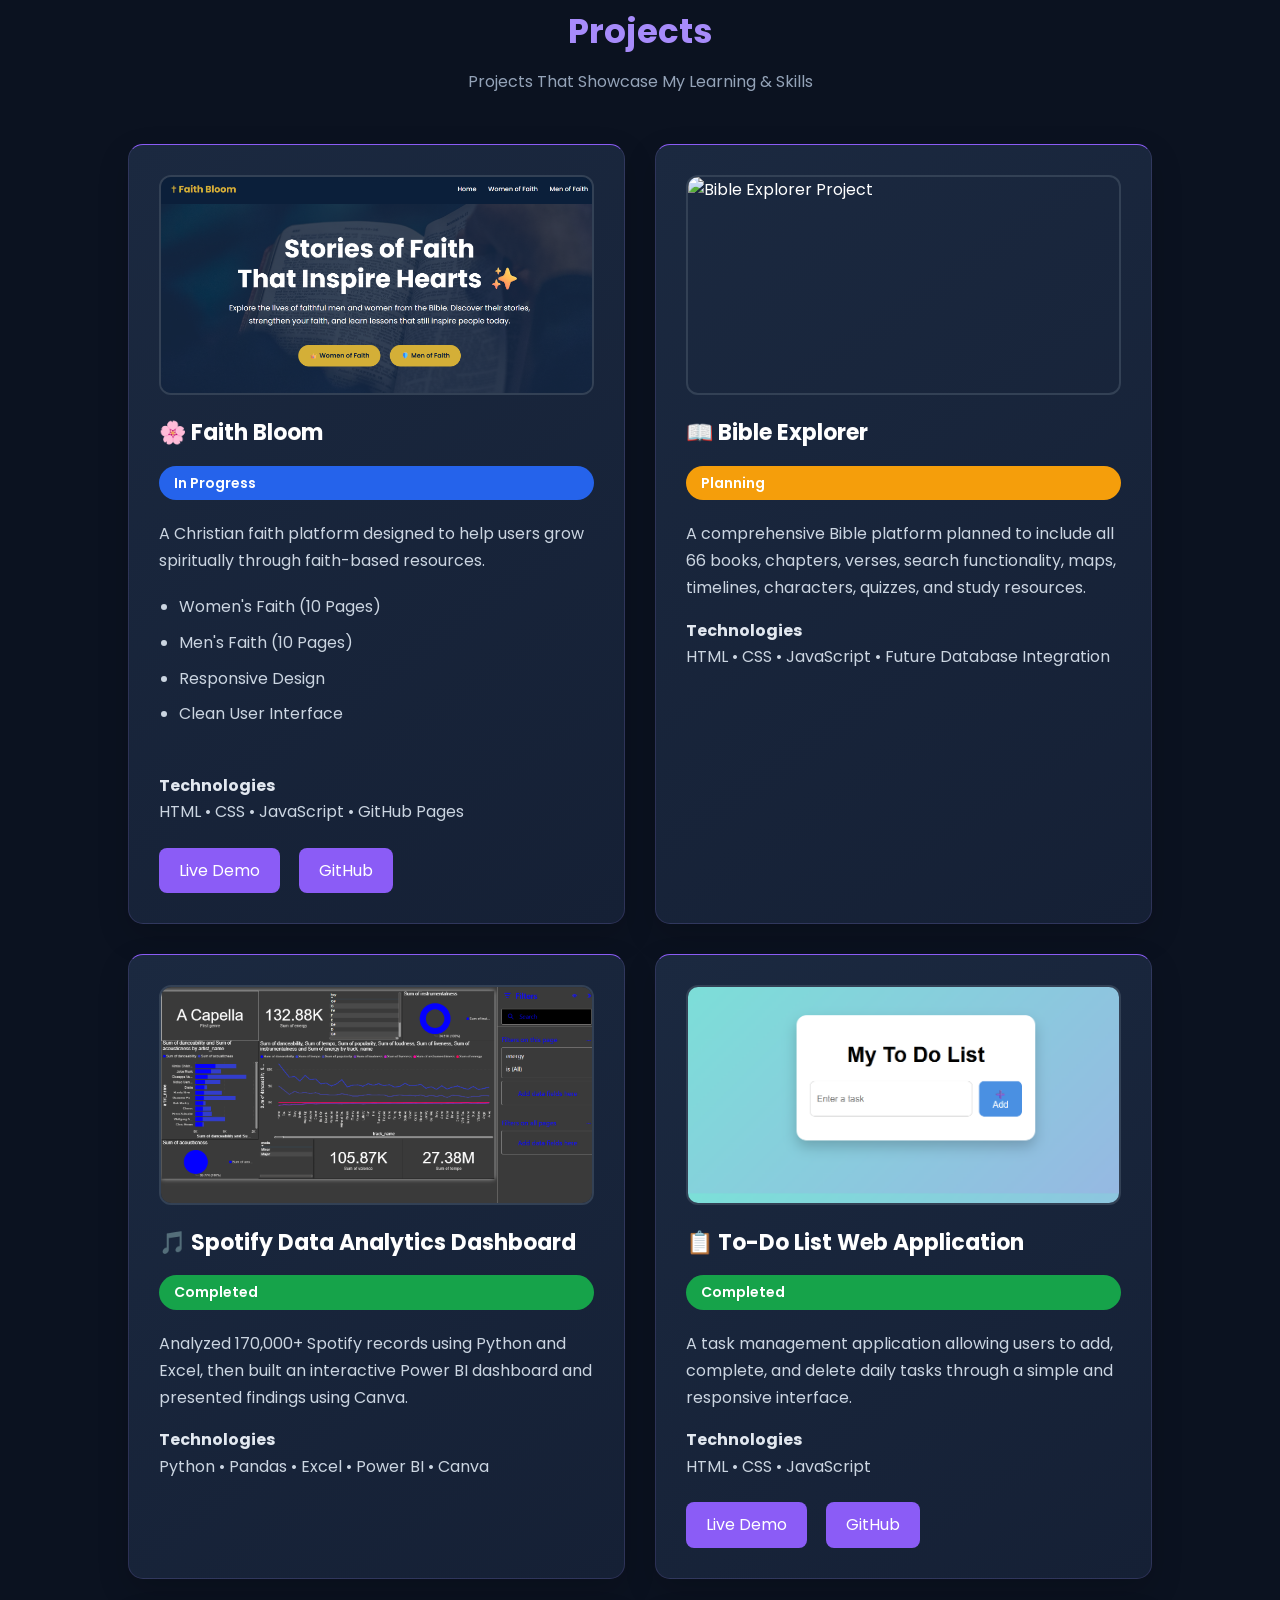
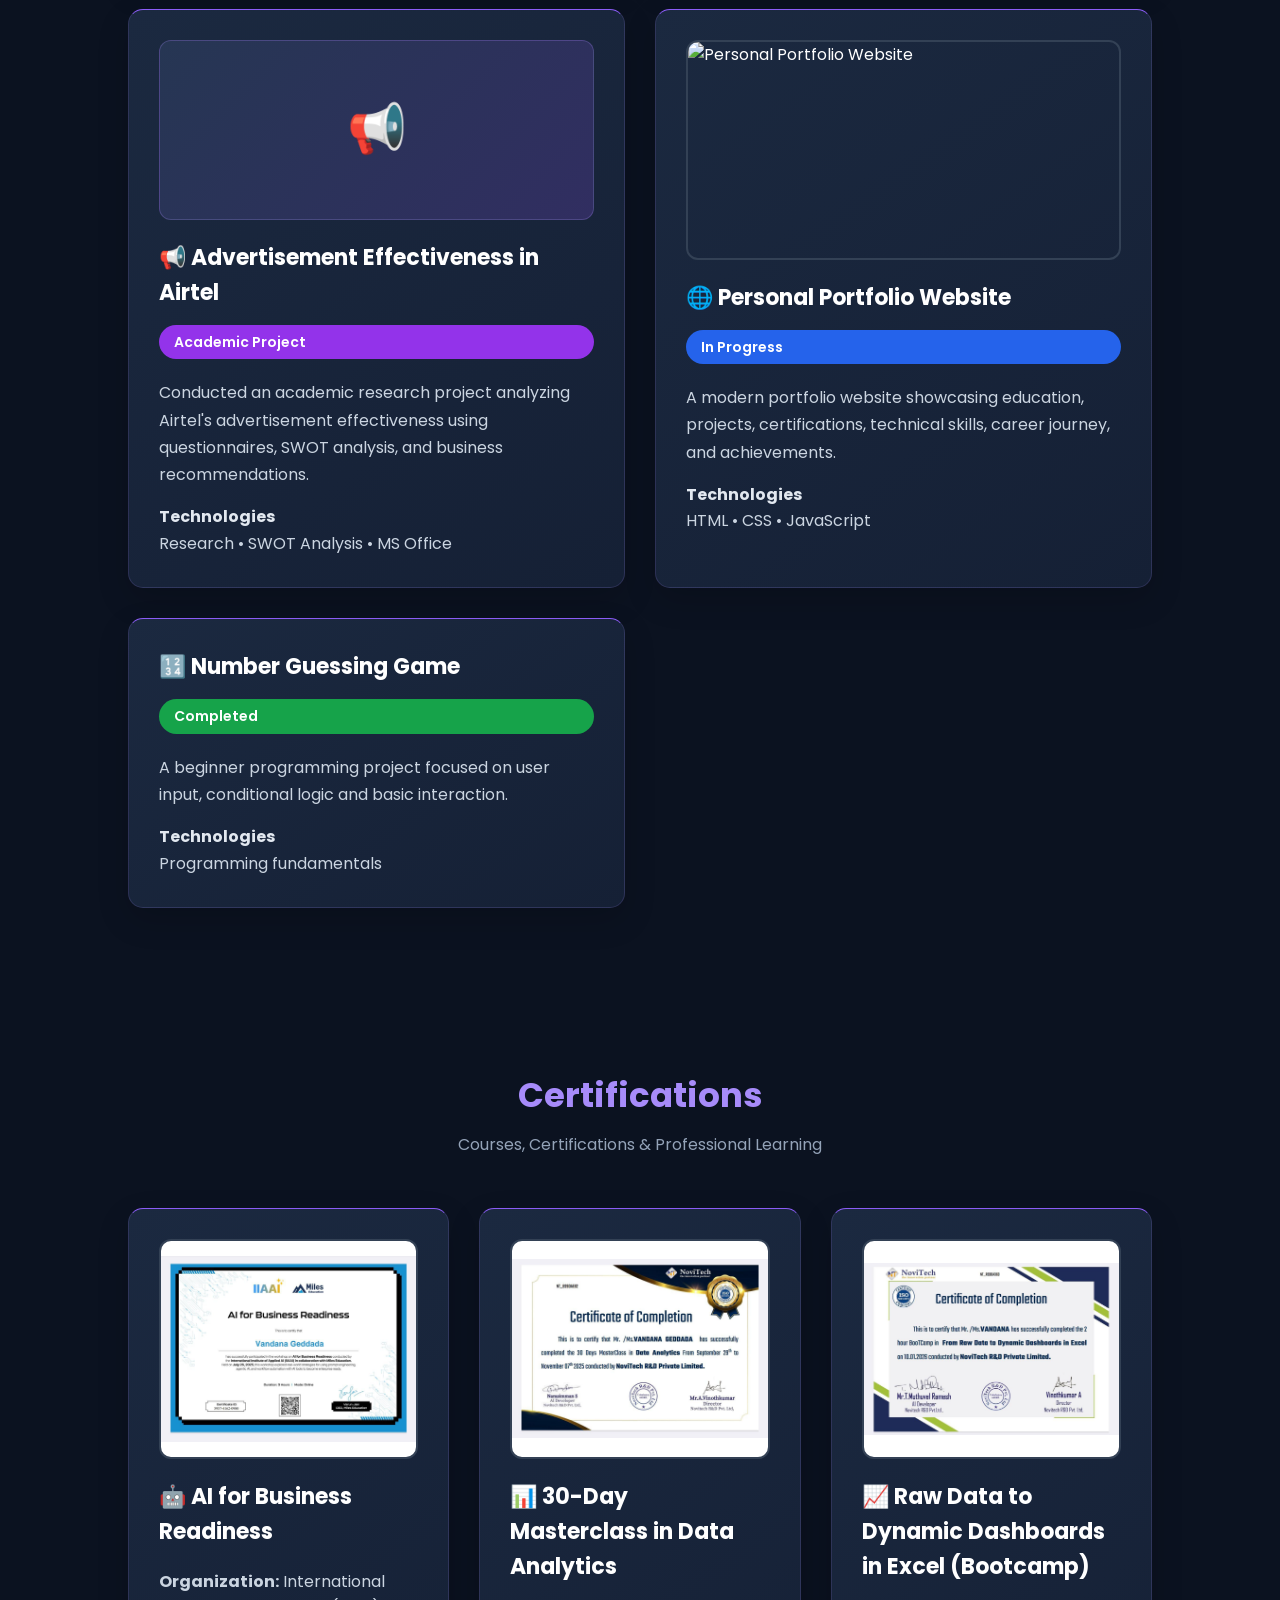
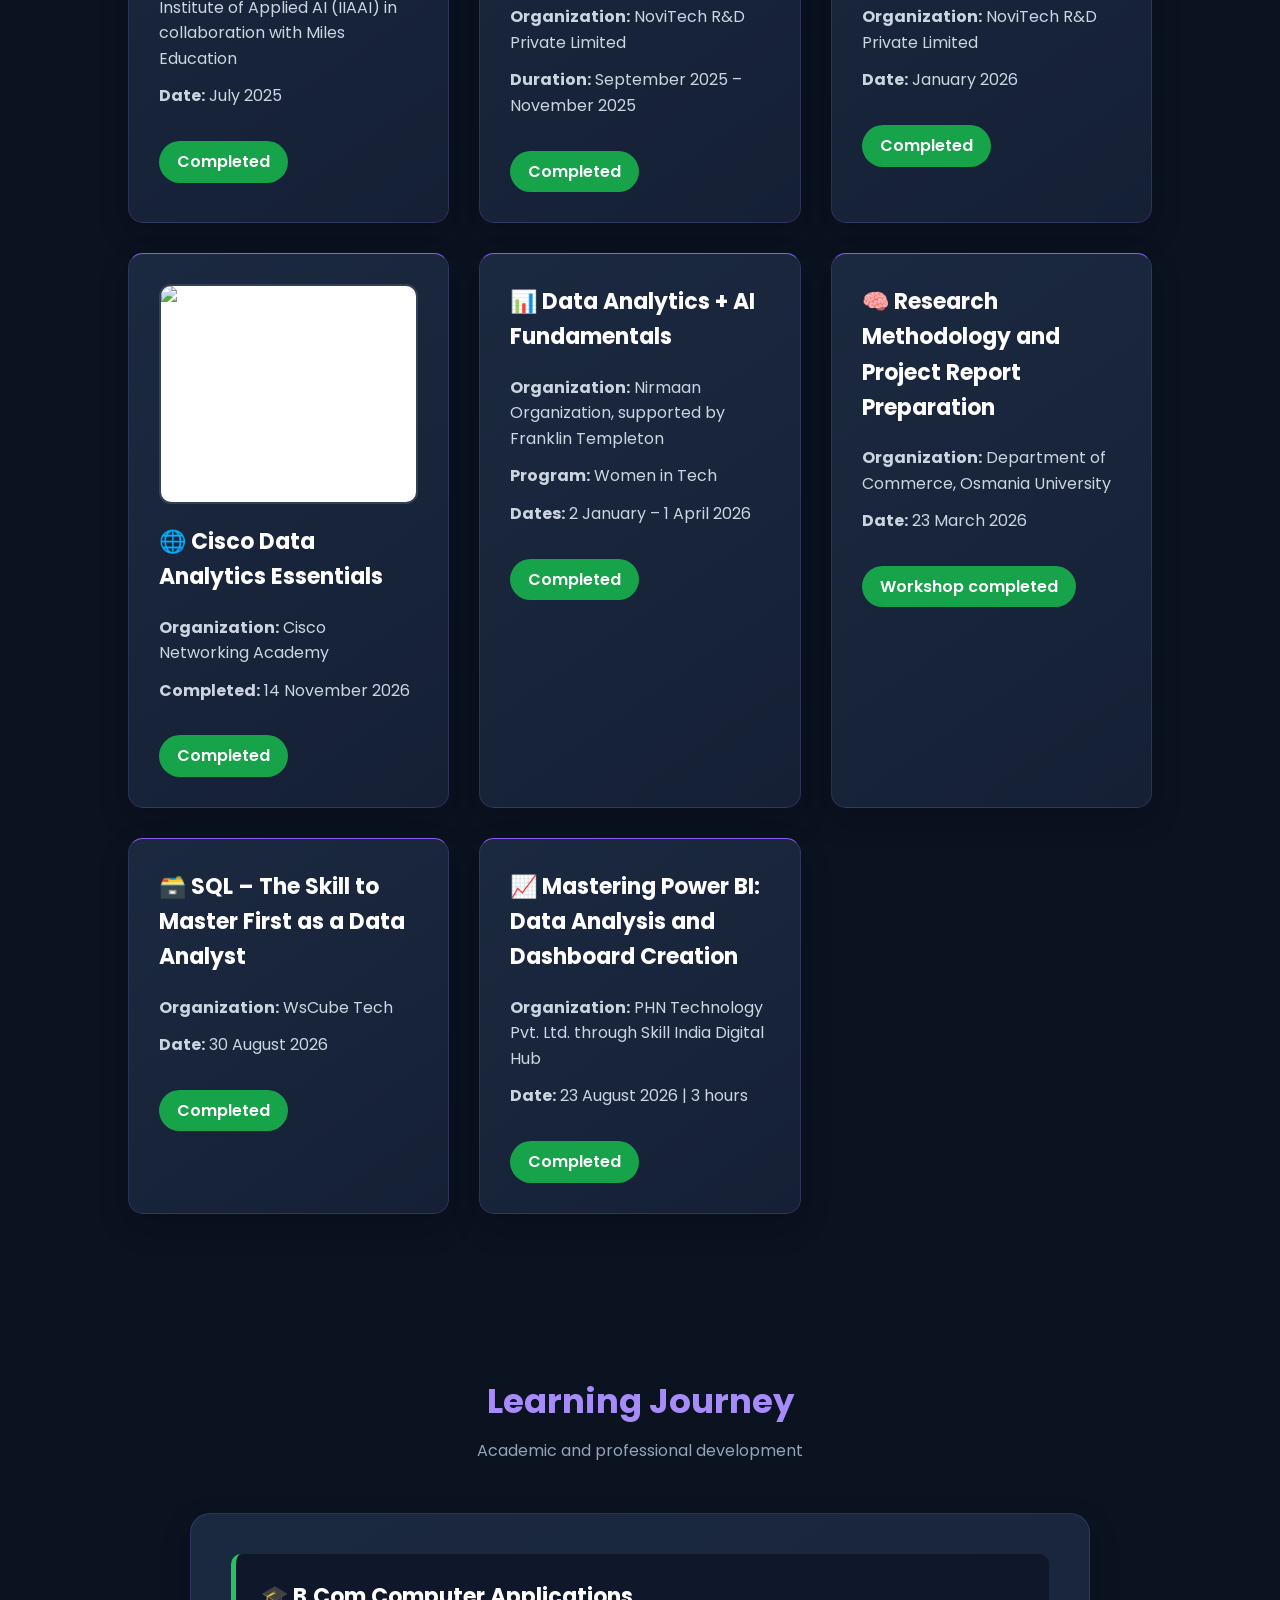
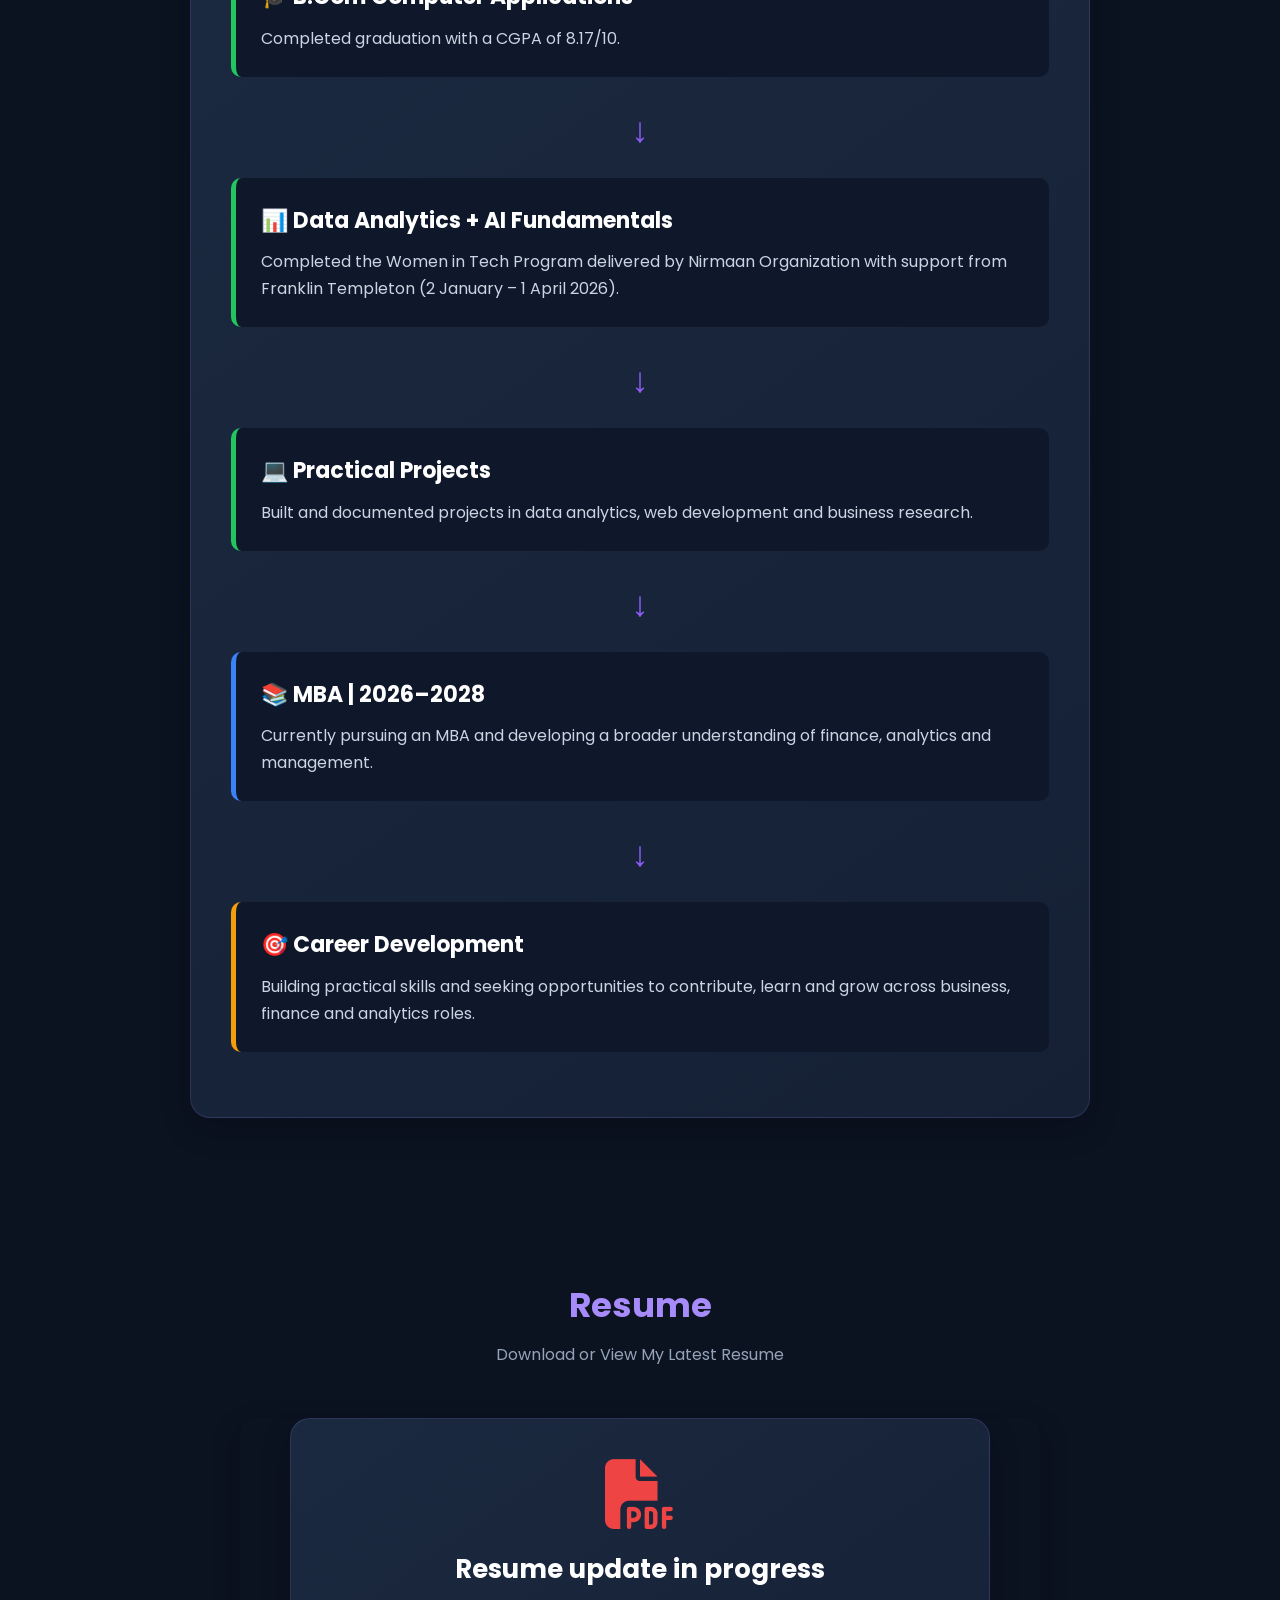
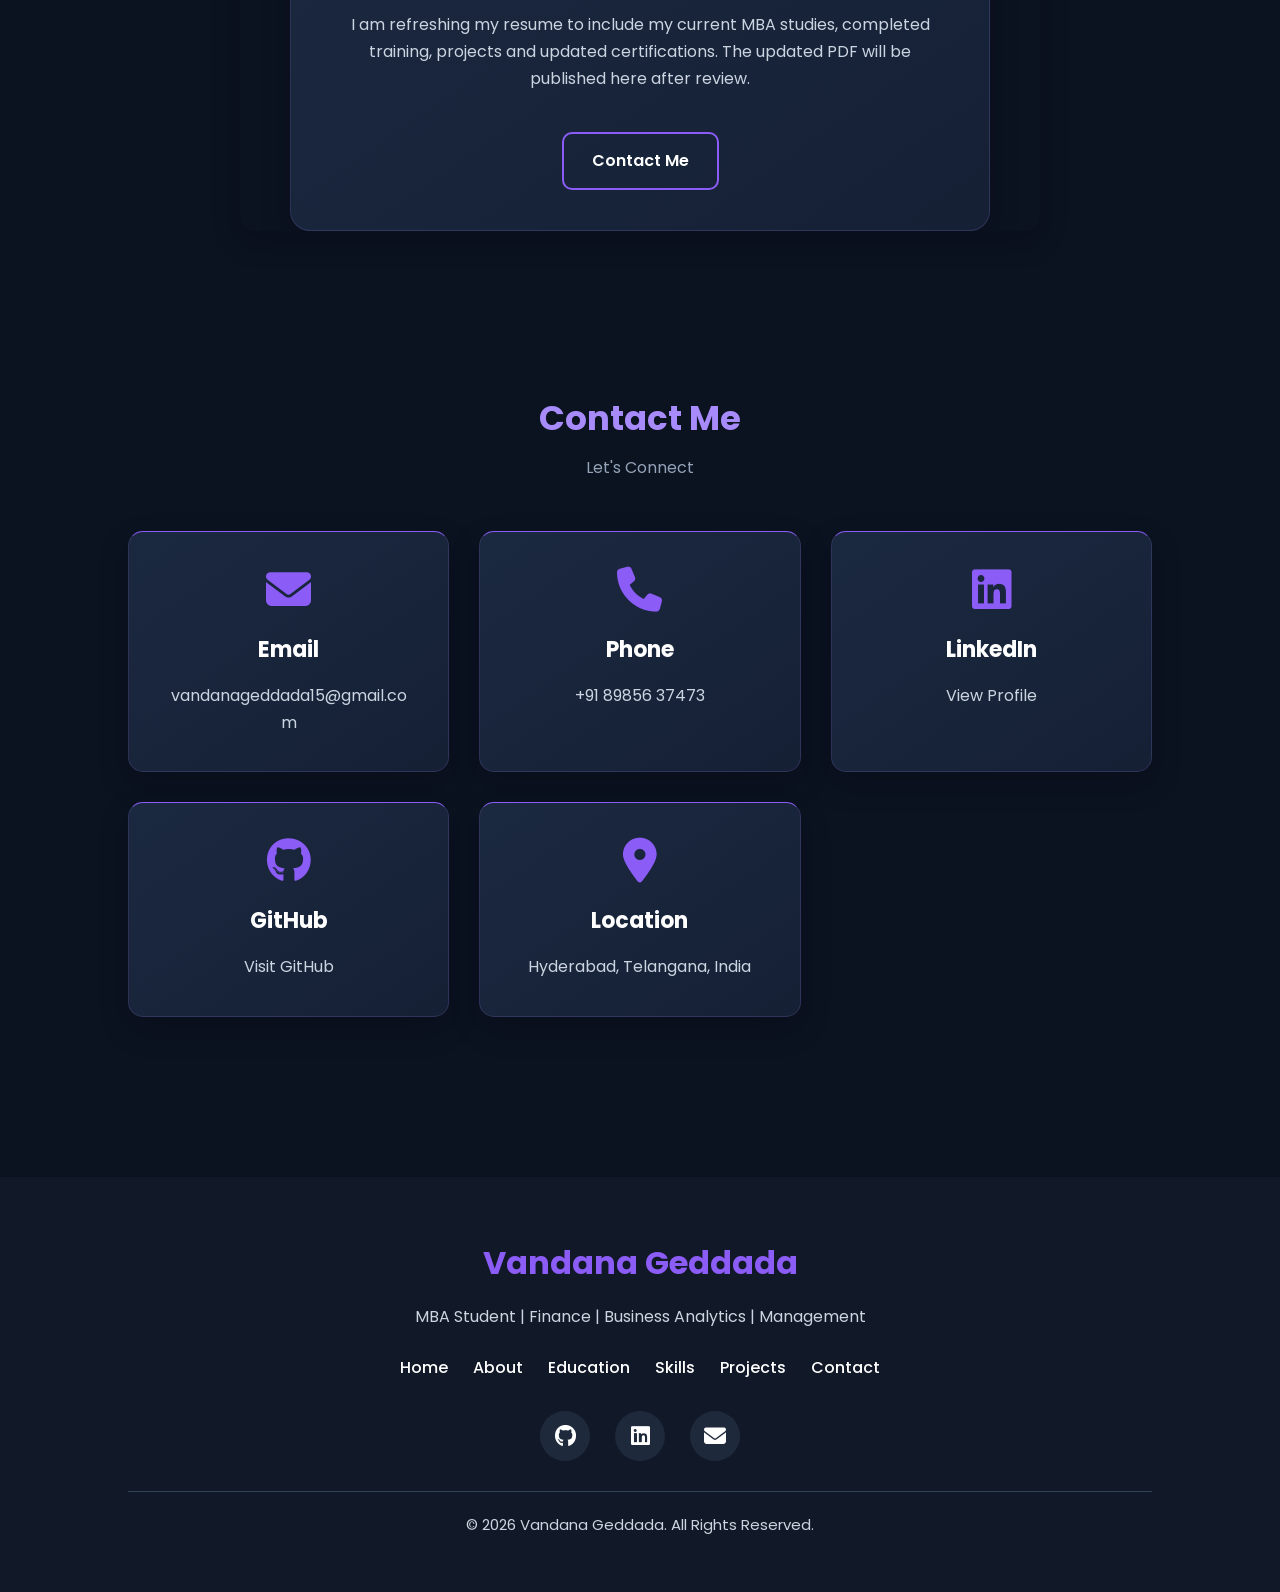
==== commit e4e21037: "Update index.html" ====
--- a/index.html
+++ b/index.html
@@ -99,8 +99,12 @@
 
             <div class="hero-buttons">
 
-                <a href="assets/documents/resume.pdf.pdf" target="_blank"  rel="noopener noreferrer" class="resume-view" <i class="fas fa-eye"></i>View Resume</a>
-
+                <a href="assets/documents/resume.pdf.pdf"
+                    target="_blank"
+                    rel="noopener noreferrer">
+                    <i class="fas fa-eye"></i> View Resume
+                </a>
+                
                 <a href="#projects" class="btn project-btn">
                     View Projects
                 </a>
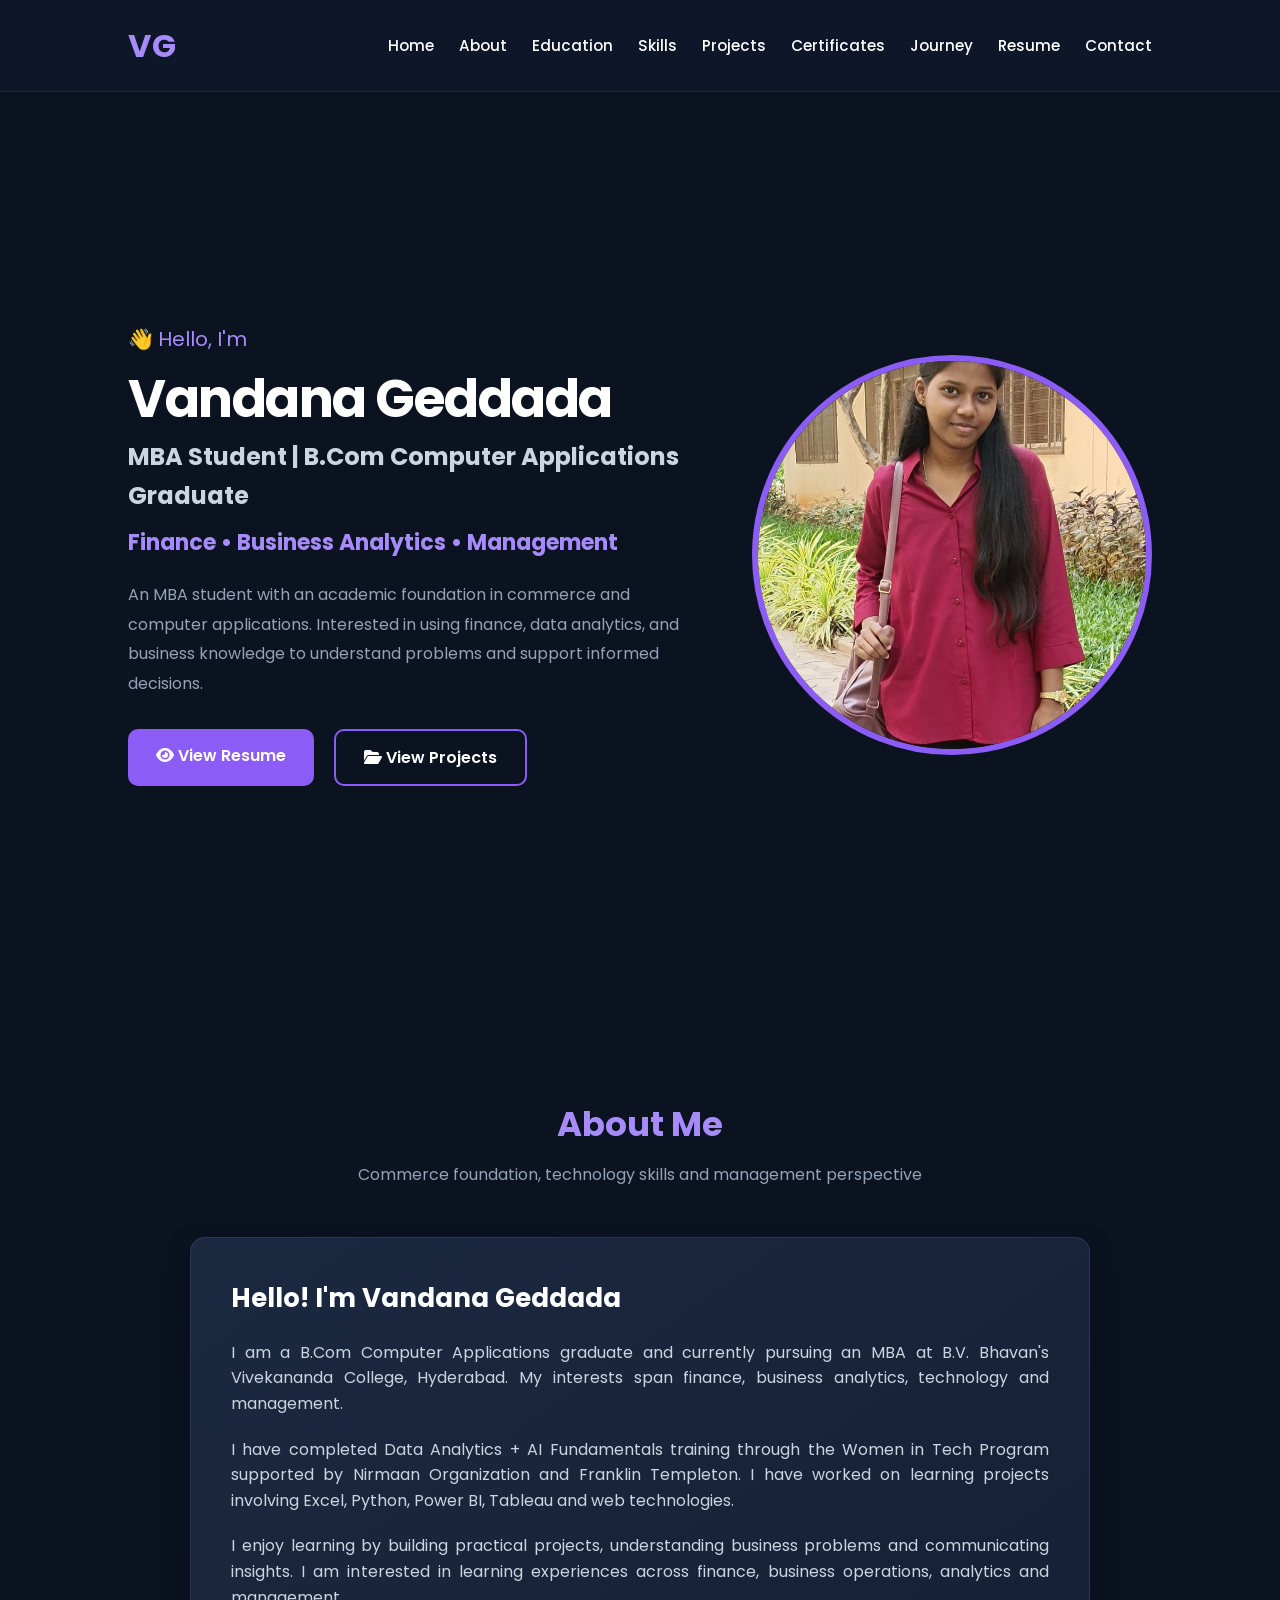
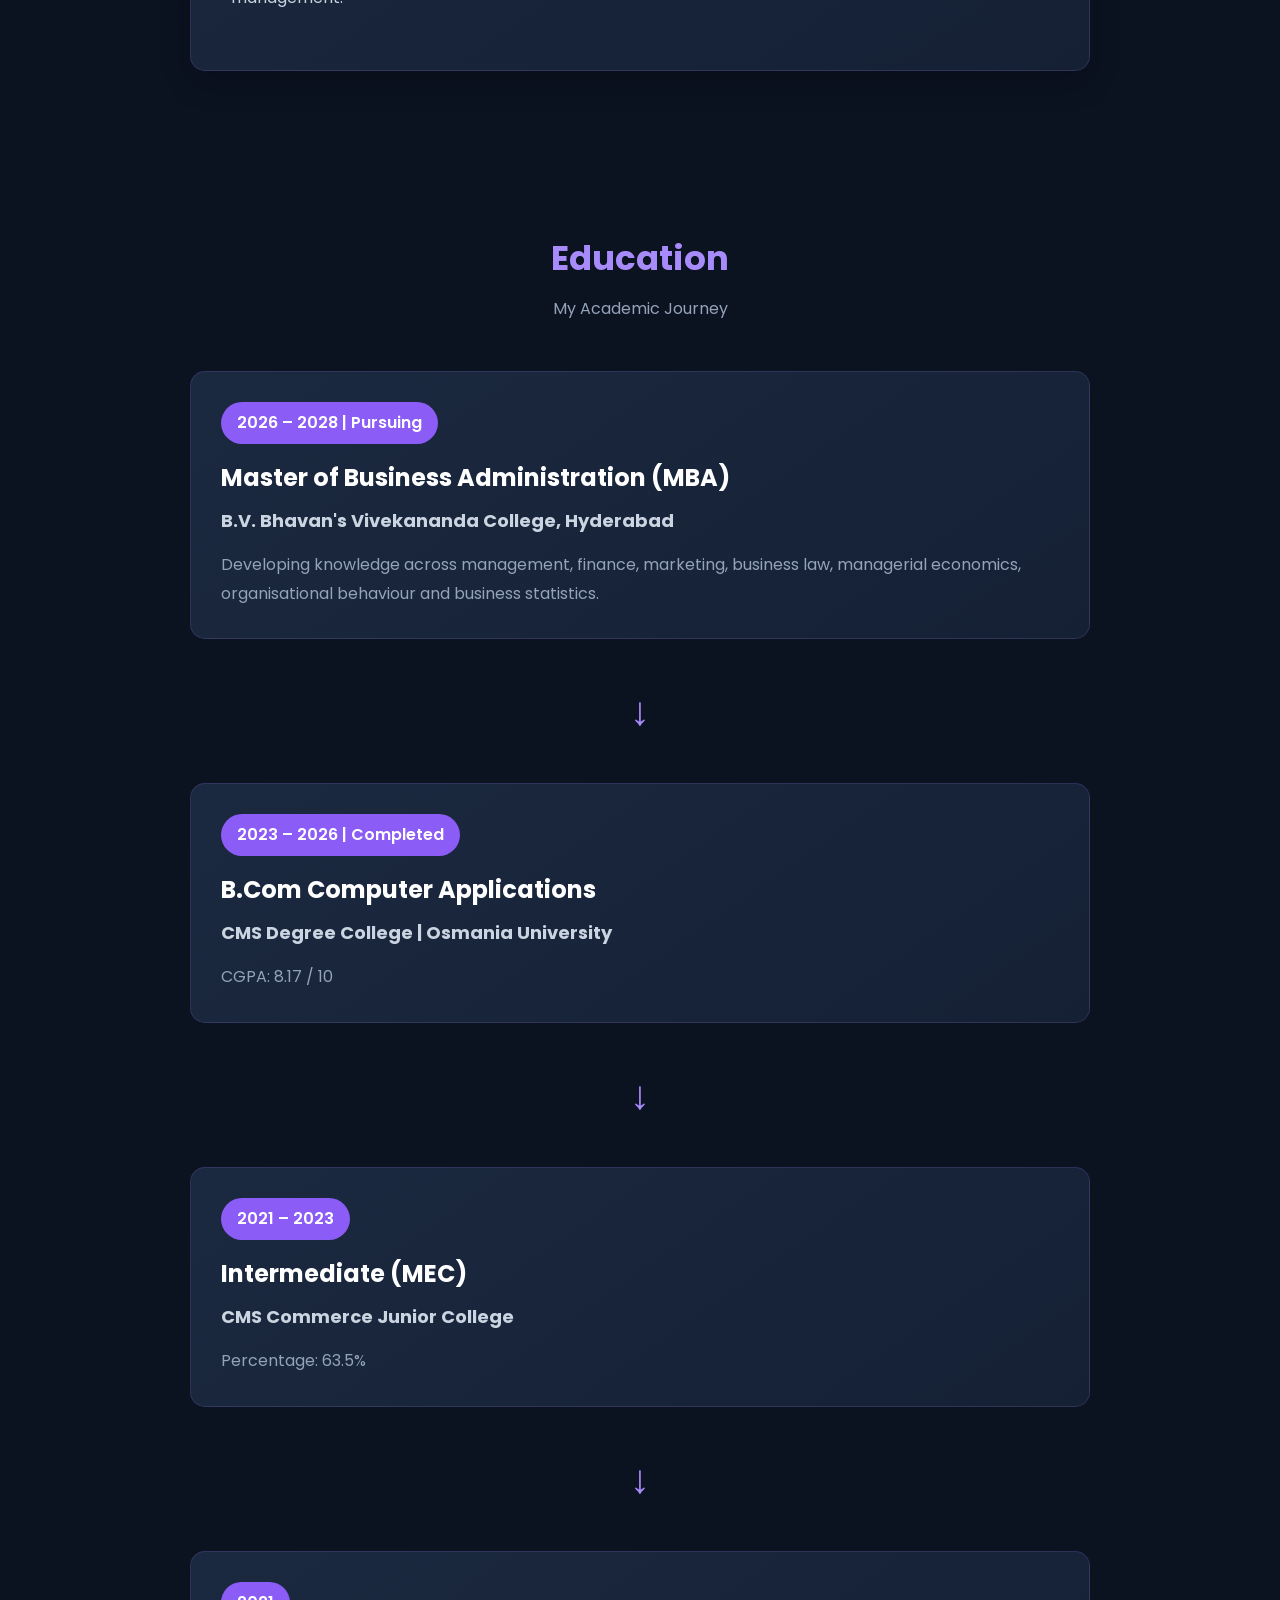
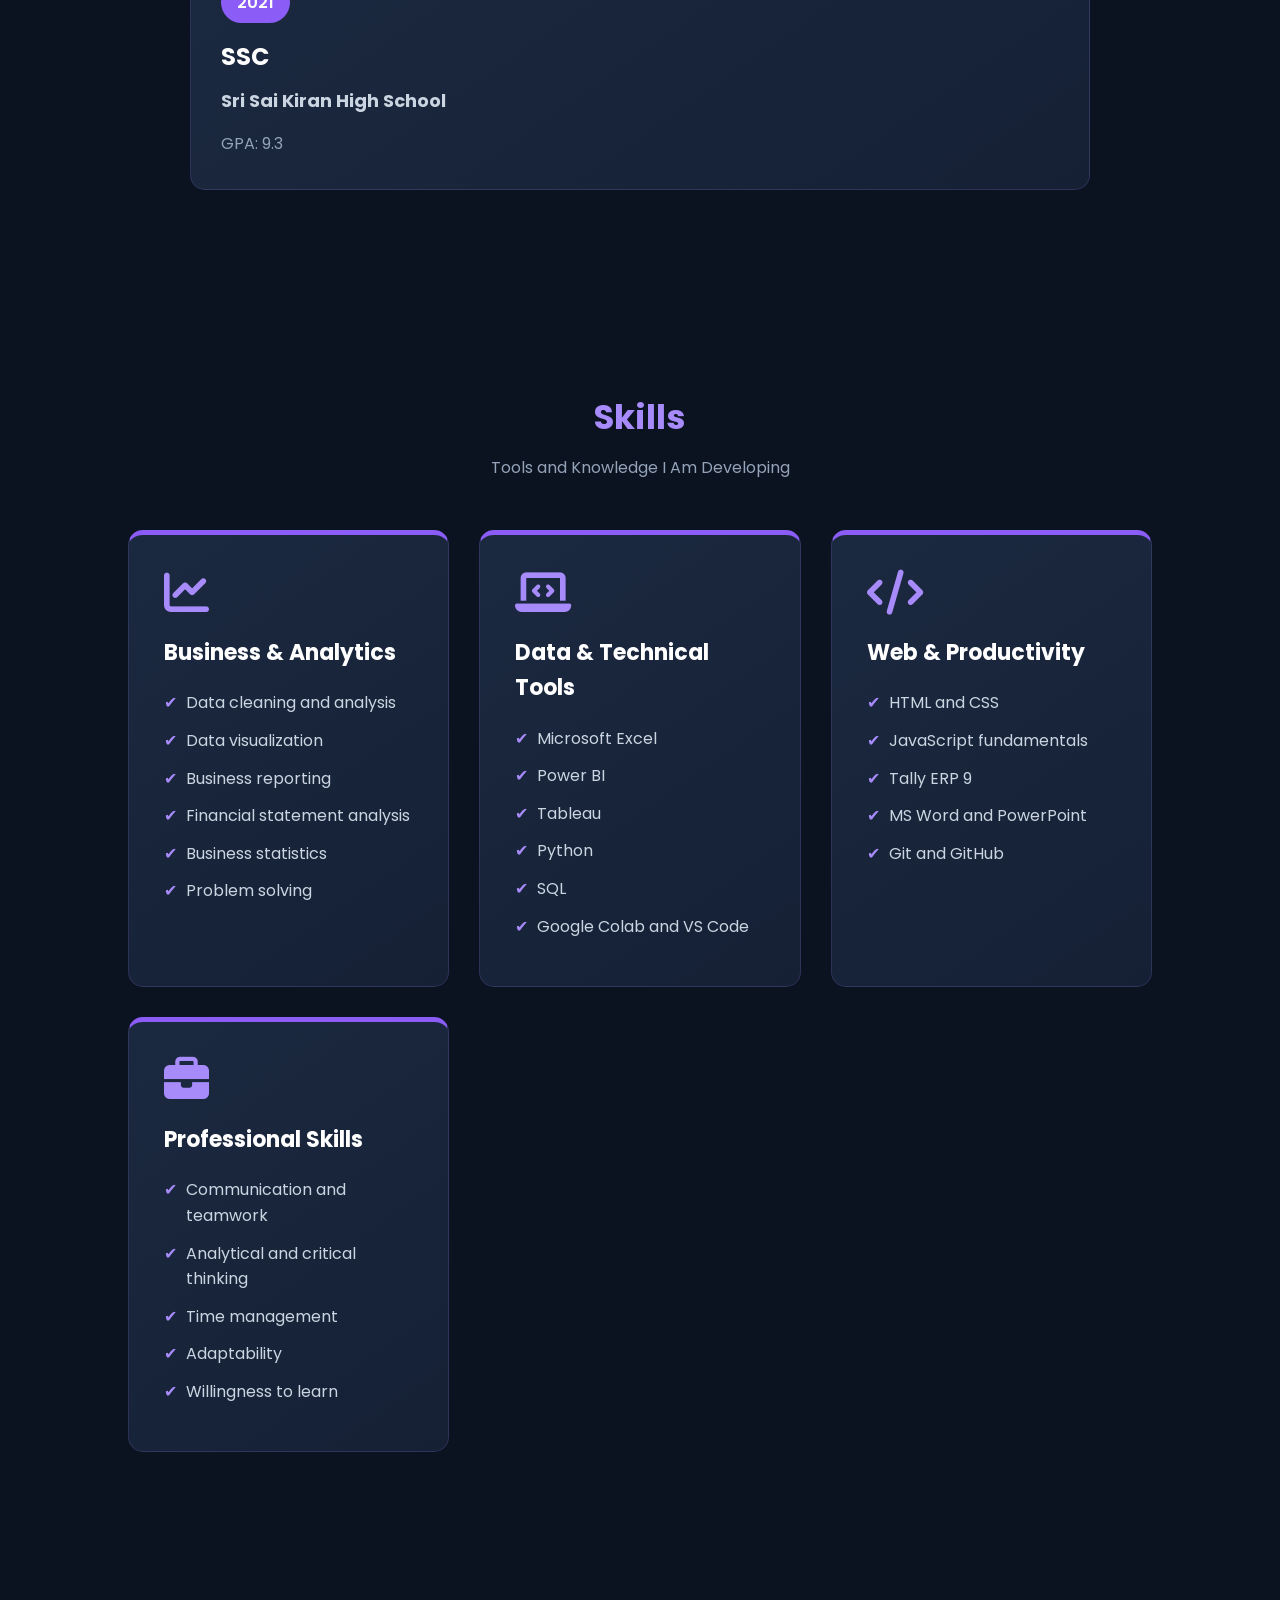
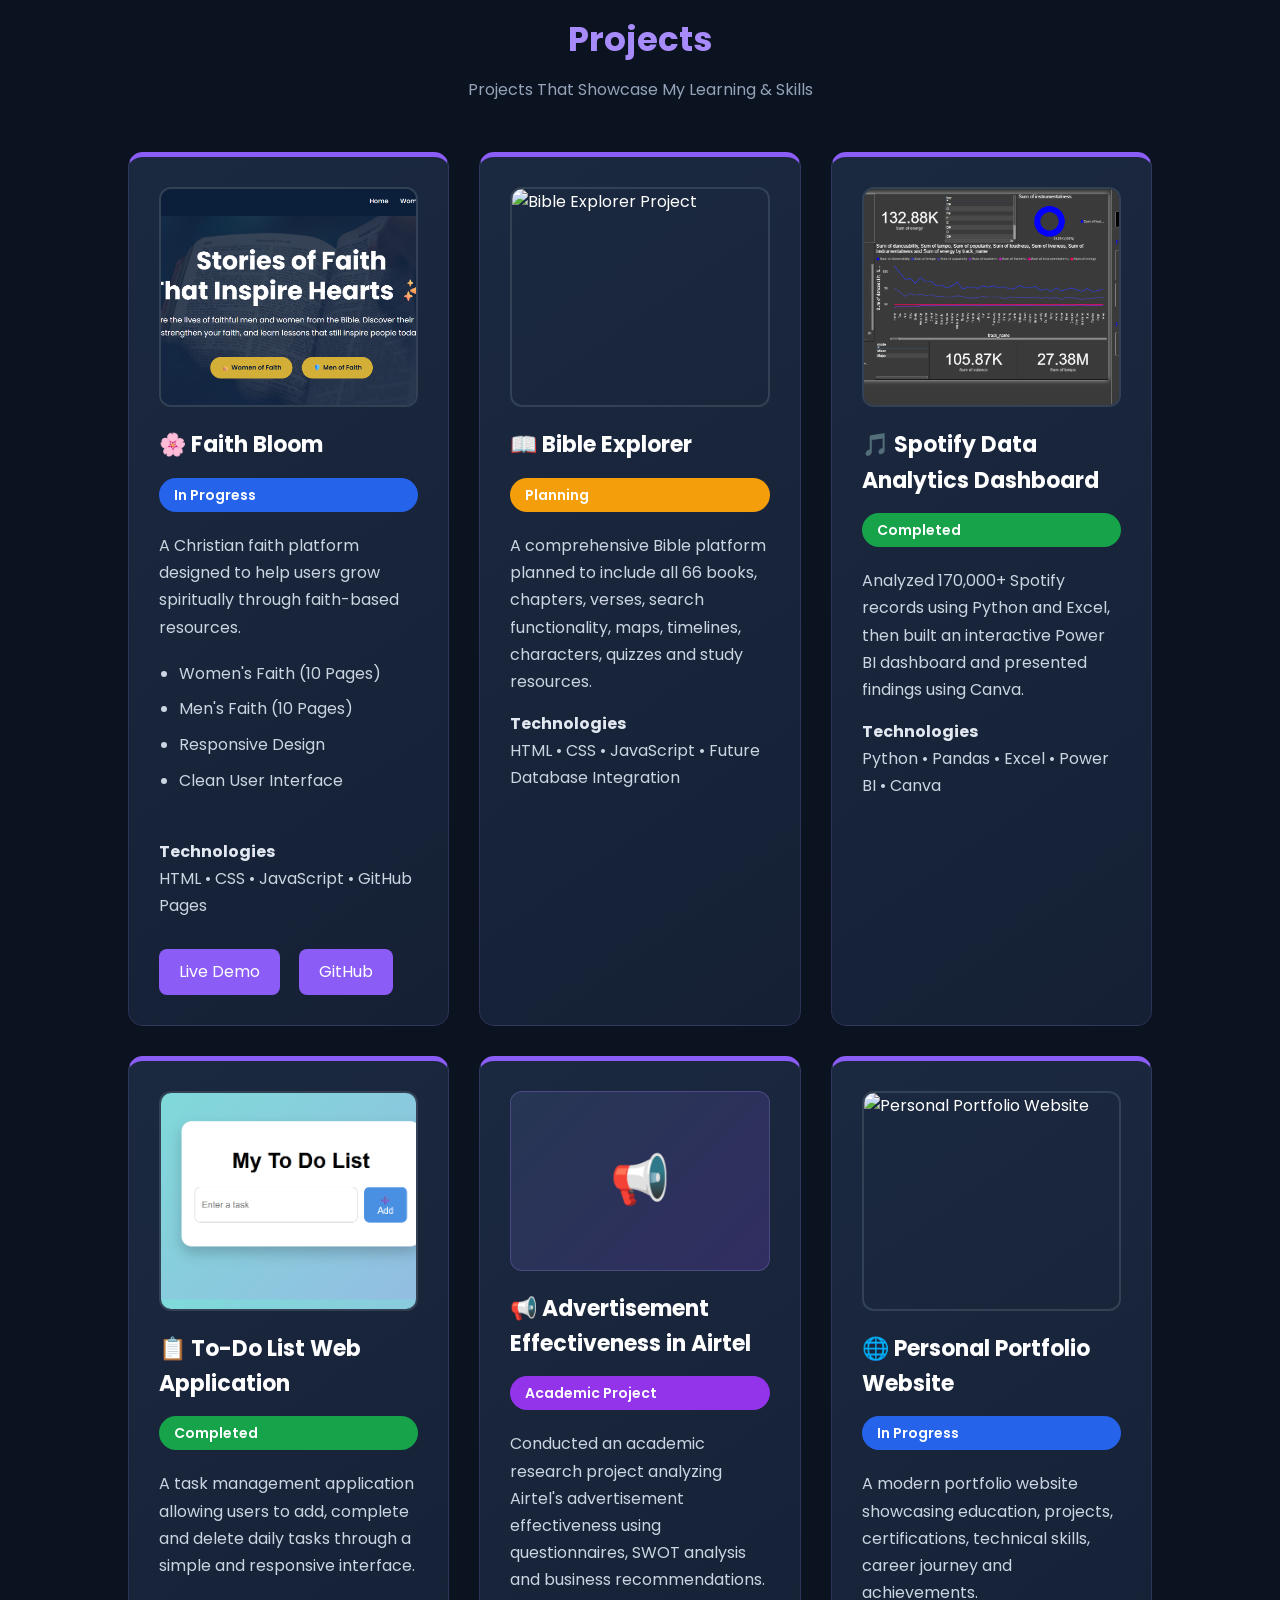
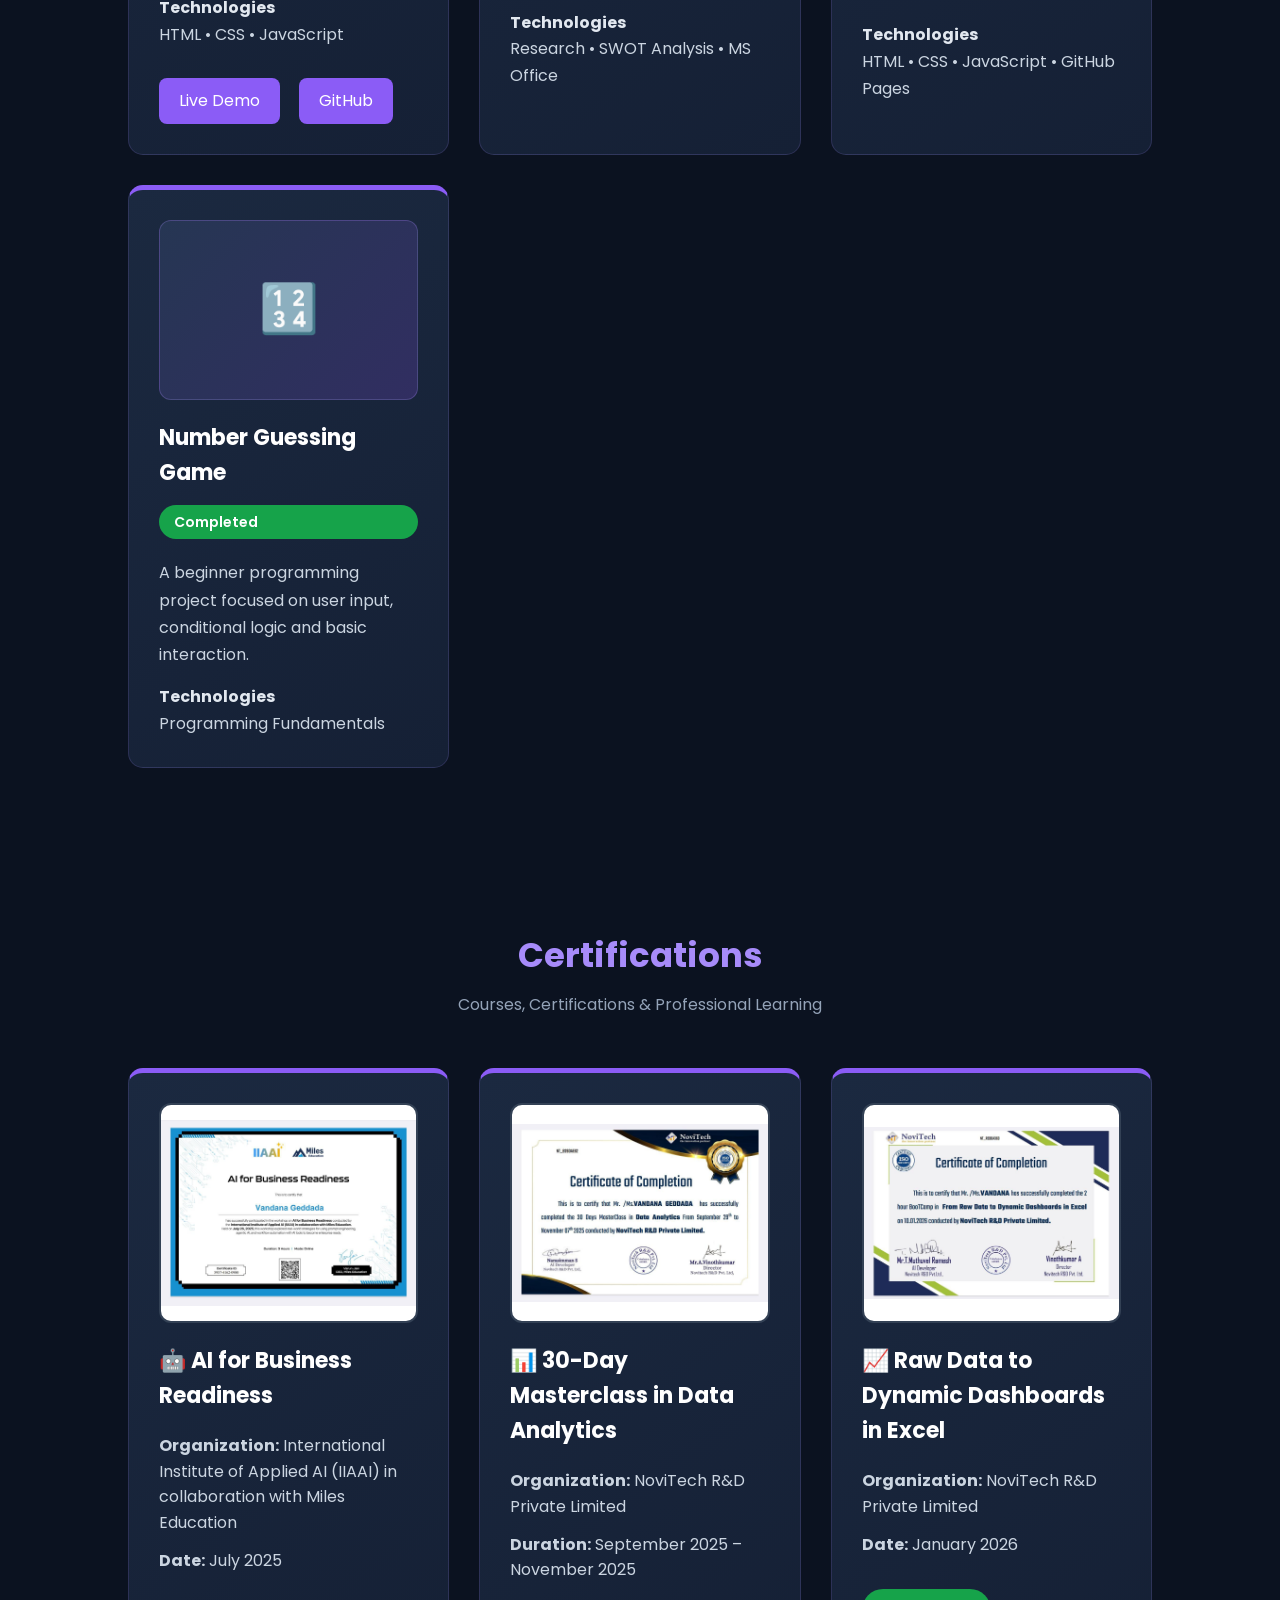
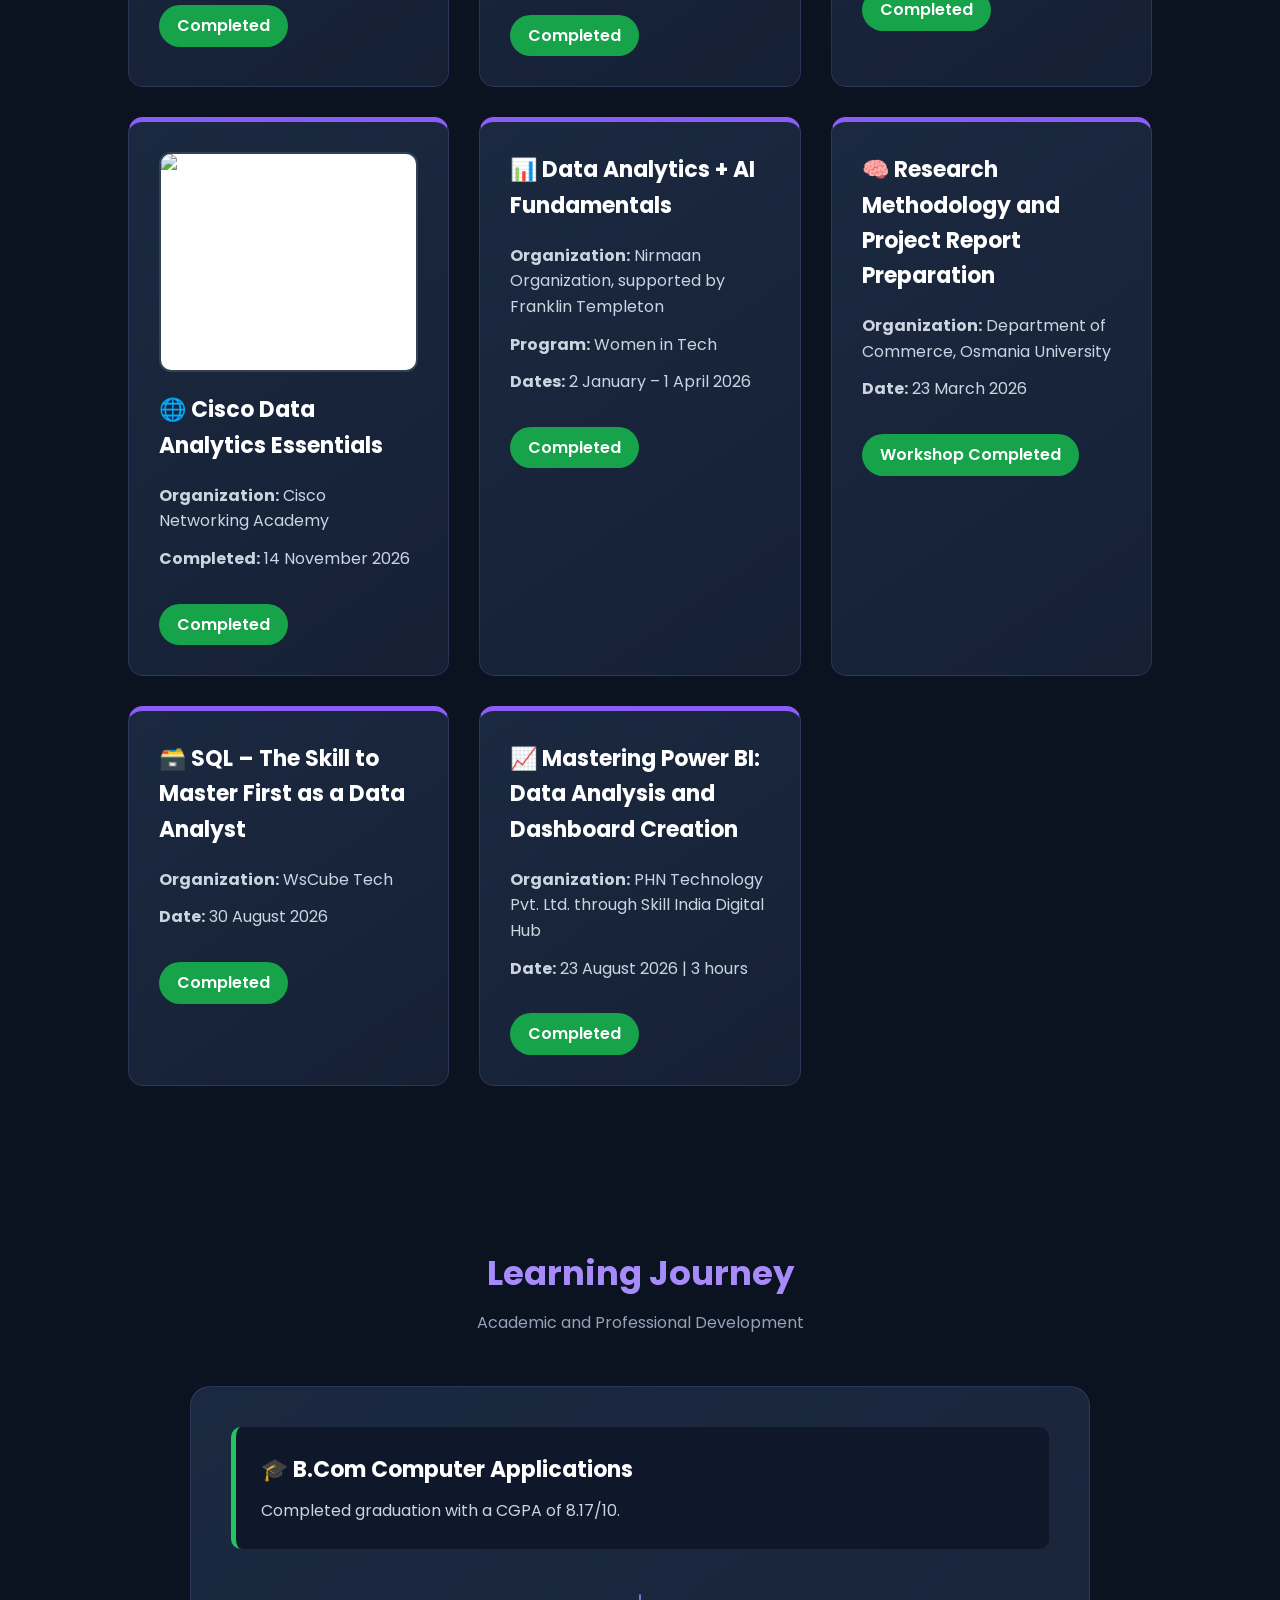
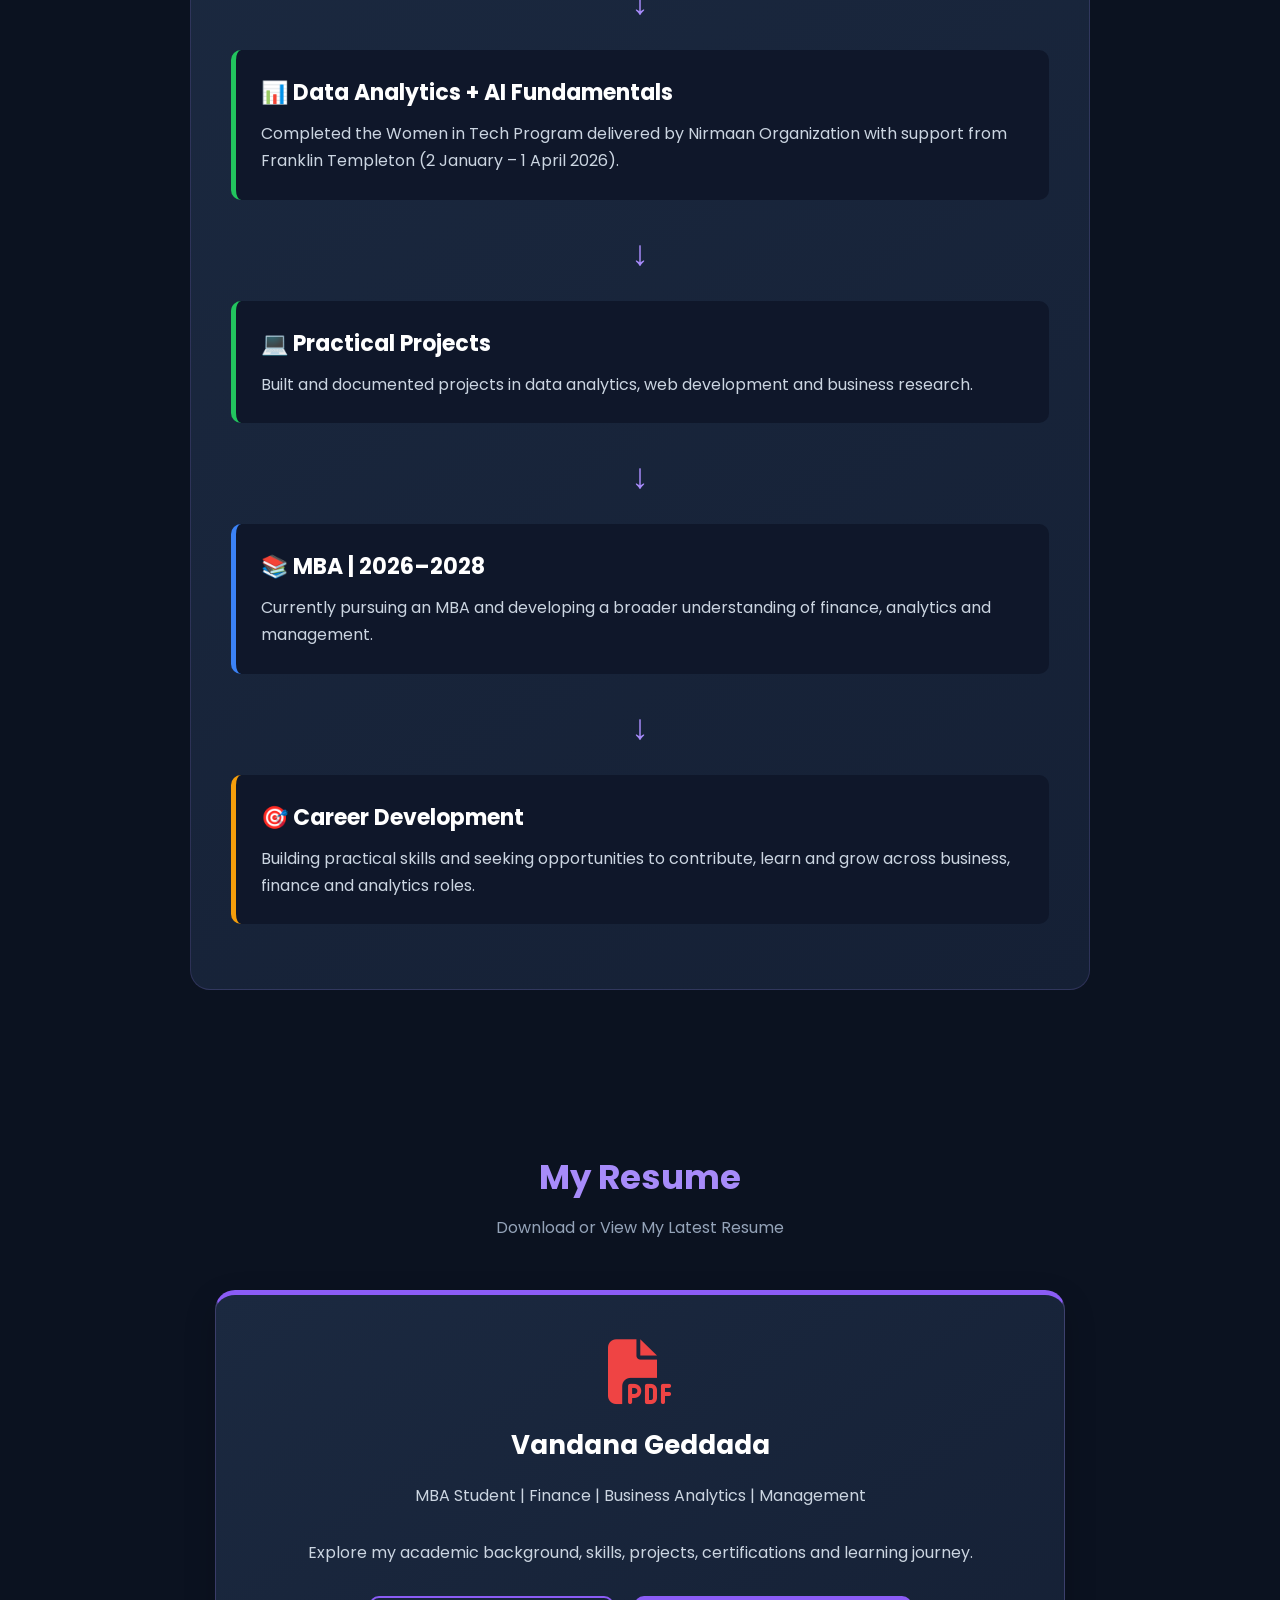
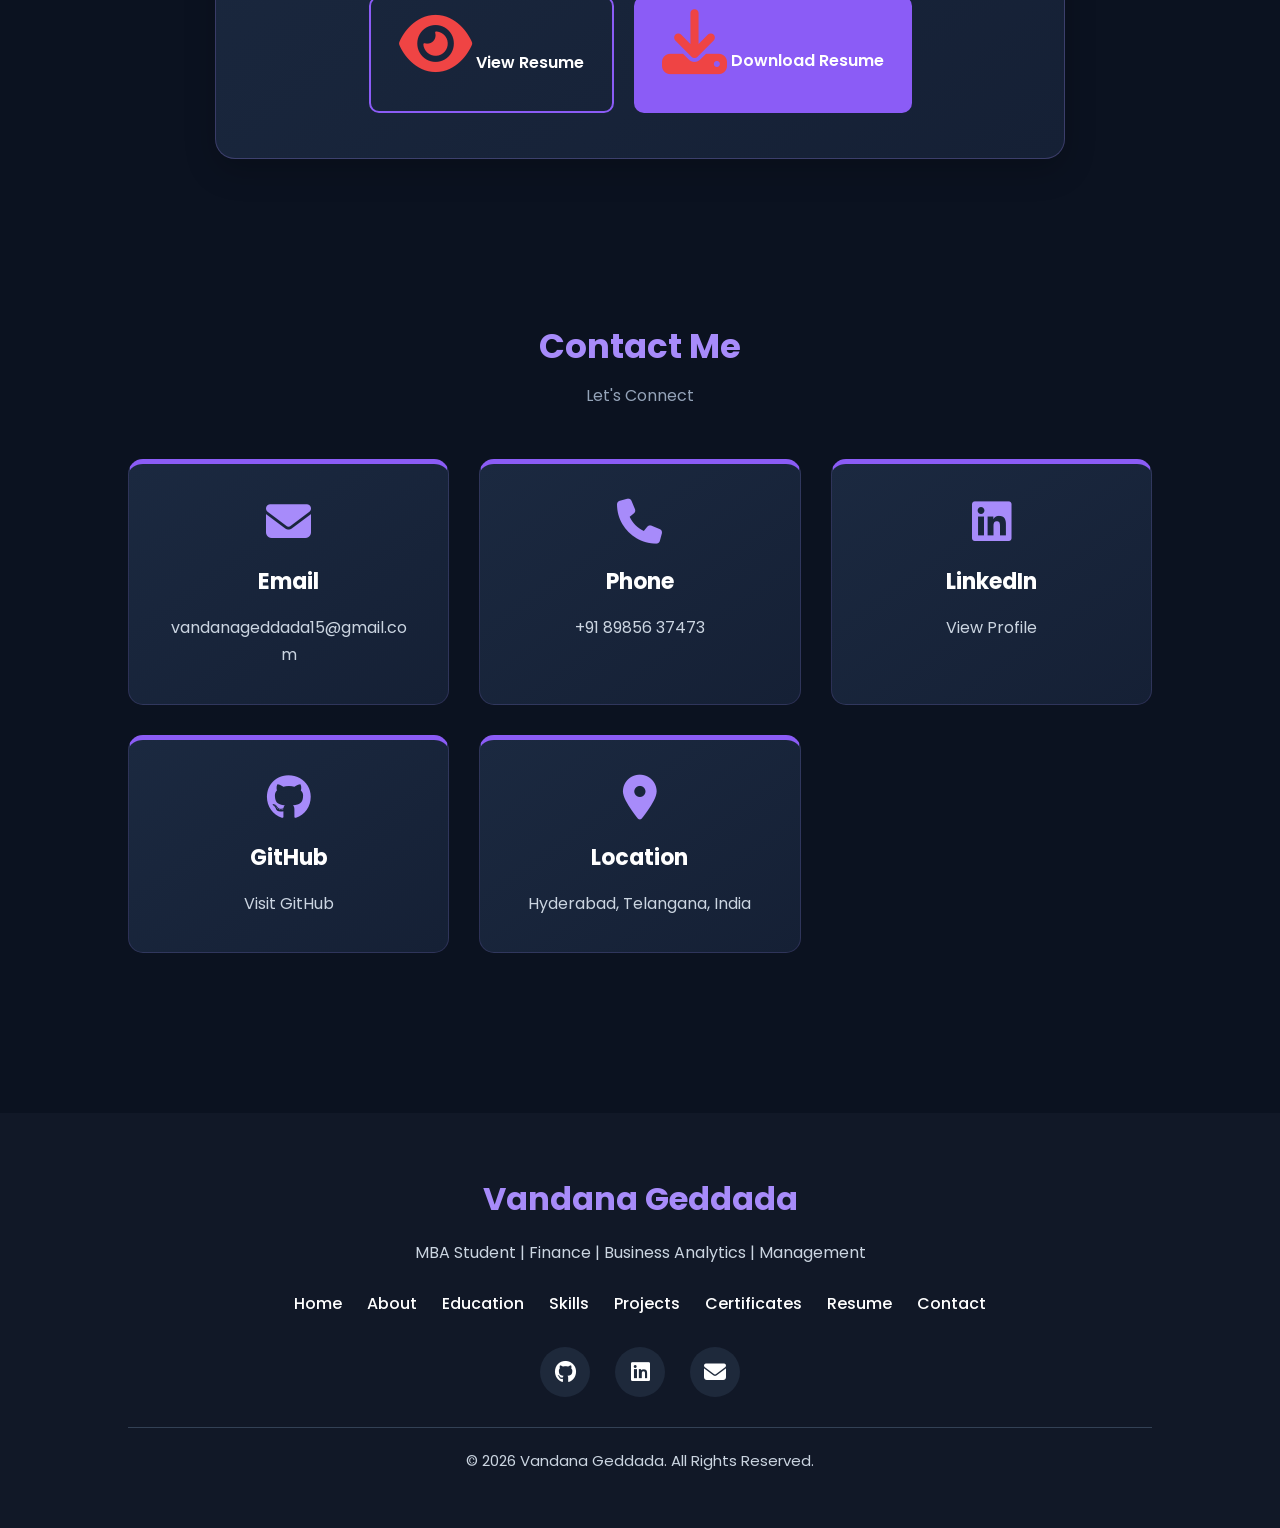
==== commit c817af58: "Update index.html" ====
--- a/index.html
+++ b/index.html
@@ -1,30 +1,29 @@
+
 <!DOCTYPE html>
 <html lang="en">
 
 <head>
-
-    <!-- Basic Website Information -->
     <meta charset="UTF-8">
     <meta name="viewport" content="width=device-width, initial-scale=1.0">
+
     <meta name="description" content="Vandana Geddada | MBA Student, Finance, Business Analytics and Management Portfolio">
-    
-    <!-- Website Title -->
+
+    <meta name="theme-color" content="#0b1220">
+
     <title>Vandana Geddada | MBA, Finance & Business Analytics Portfolio</title>
 
-    <!-- CSS File -->
+    <!-- CSS -->
     <link rel="stylesheet" href="style.css">
-
     <link rel="stylesheet" href="responsive.css">
 
     <!-- Google Font -->
-    <link href="https://fonts.googleapis.com/css2?family=Poppins:wght@300;400;500;600;700&display=swap"
-        rel="stylesheet">
+    <link href="https://fonts.googleapis.com/css2?family=Poppins:wght@300;400;500;600;700&display=swap" rel="stylesheet">
 
     <!-- Font Awesome -->
-    <link rel="stylesheet"
-        href="https://cdnjs.cloudflare.com/ajax/libs/font-awesome/6.7.2/css/all.min.css">
-
-        <link rel="icon" href="images/favicon.svg">
+    <link rel="stylesheet" href="https://cdnjs.cloudflare.com/ajax/libs/font-awesome/6.7.2/css/all.min.css">
+
+    <!-- Favicon -->
+    <link rel="icon" href="images/favicon.svg">
 </head>
 
 <body>
@@ -41,28 +40,26 @@
                 <h2>VG</h2>
             </div>
 
-            <button class="menu-toggle" id="menu-toggle" type="button"
-                    aria-label="Open navigation menu" aria-expanded="false">
+            <button class="menu-toggle" id="menu-toggle"
+                type="button"
+                aria-label="Open navigation menu"
+                aria-expanded="false"
+                aria-controls="nav-links">
+
                 <i class="fas fa-bars" aria-hidden="true"></i>
+
             </button>
 
-            <ul class="nav-links">
+            <ul class="nav-links" id="nav-links">
 
                 <li><a href="#home">Home</a></li>
-
                 <li><a href="#about">About</a></li>
-
                 <li><a href="#education">Education</a></li>
-                    
                 <li><a href="#skills">Skills</a></li>
-                    
                 <li><a href="#projects">Projects</a></li>
-
                 <li><a href="#certifications">Certificates</a></li>
-
                 <li><a href="#learning">Journey</a></li>
                 <li><a href="#resume">Resume</a></li>
-
                 <li><a href="#contact">Contact</a></li>
 
             </ul>
@@ -71,643 +68,976 @@
 
     </header>
 
+
     <!-- =========================
-        HERO SECTION
-========================= -->
-
-<section id="hero">
-
-    <div class="hero-container">
-
-        <div class="hero-text">
-
-            <p class="hello">👋 Hello, I'm</p>
-
-            <h1>Vandana Geddada</h1>
-
-            <h2>MBA Student | B.Com Computer Applications Graduate</h2>
-
-            <h3>Finance • Business Analytics • Management</h3>
-
-            <p class="description">
-
-                An MBA student with an academic foundation in commerce and computer
-                applications. Interested in using finance, data analytics, and
-                business knowledge to understand problems and support informed decisions.
-
+            HERO SECTION
+    ========================== -->
+
+    <section id="hero">
+
+        <div class="hero-container">
+
+            <div class="hero-text">
+
+                <p class="hello">👋 Hello, I'm</p>
+
+                <h1>Vandana Geddada</h1>
+
+                <h2>MBA Student | B.Com Computer Applications Graduate</h2>
+
+                <h3>Finance • Business Analytics • Management</h3>
+
+                <p class="description">
+                    An MBA student with an academic foundation in commerce and computer applications.
+                    Interested in using finance, data analytics, and business knowledge to understand
+                    problems and support informed decisions.
+                </p>
+
+                <div class="hero-buttons">
+
+                    <a href="assets/documents/resume.pdf.pdf"
+                       target="_blank"
+                       rel="noopener noreferrer"
+                       class="btn resume-btn">
+
+                        <i class="fas fa-eye"></i>
+                        View Resume
+
+                    </a>
+
+                    <a href="#projects" class="btn project-btn">
+                        <i class="fas fa-folder-open"></i>
+                        View Projects
+                    </a>
+
+                </div>
+
+            </div>
+
+            <div class="home-image">
+
+                <img src="images/profile/vandana.png"
+                     alt="Vandana Geddada">
+
+            </div>
+
+        </div>
+
+    </section>
+
+
+    <!-- =========================
+            ABOUT SECTION
+    ========================== -->
+
+    <section id="about">
+
+        <div class="section-title">
+
+            <h2>About Me</h2>
+
+            <p>Commerce foundation, technology skills and management perspective</p>
+
+        </div>
+
+        <div class="about-container">
+
+            <div class="about-text">
+
+                <h3>Hello! I'm Vandana Geddada</h3>
+
+                <p>
+                    I am a B.Com Computer Applications graduate and currently pursuing
+                    an MBA at B.V. Bhavan's Vivekananda College, Hyderabad.
+                    My interests span finance, business analytics, technology and management.
+                </p>
+
+                <p>
+                    I have completed Data Analytics + AI Fundamentals training through
+                    the Women in Tech Program supported by Nirmaan Organization and
+                    Franklin Templeton. I have worked on learning projects involving
+                    Excel, Python, Power BI, Tableau and web technologies.
+                </p>
+
+                <p>
+                    I enjoy learning by building practical projects, understanding
+                    business problems and communicating insights. I am interested in
+                    learning experiences across finance, business operations,
+                    analytics and management.
+                </p>
+
+            </div>
+
+        </div>
+
+    </section>
+
+
+    <!-- =========================
+            EDUCATION SECTION
+    ========================== -->
+
+    <section id="education">
+
+        <div class="section-title">
+
+            <h2>Education</h2>
+
+            <p>My Academic Journey</p>
+
+        </div>
+
+        <div class="timeline">
+
+            <div class="timeline-item">
+
+                <div class="timeline-content">
+
+                    <span class="year">2026 – 2028 | Pursuing</span>
+
+                    <h3>Master of Business Administration (MBA)</h3>
+
+                    <h4>B.V. Bhavan's Vivekananda College, Hyderabad</h4>
+
+                    <p>
+                        Developing knowledge across management, finance, marketing,
+                        business law, managerial economics, organisational behaviour
+                        and business statistics.
+                    </p>
+
+                </div>
+
+            </div>
+
+            <div class="timeline-arrow">↓</div>
+
+            <div class="timeline-item">
+
+                <div class="timeline-content">
+
+                    <span class="year">2023 – 2026 | Completed</span>
+
+                    <h3>B.Com Computer Applications</h3>
+
+                    <h4>CMS Degree College | Osmania University</h4>
+
+                    <p>CGPA: 8.17 / 10</p>
+
+                </div>
+
+            </div>
+
+            <div class="timeline-arrow">↓</div>
+
+            <div class="timeline-item">
+
+                <div class="timeline-content">
+
+                    <span class="year">2021 – 2023</span>
+
+                    <h3>Intermediate (MEC)</h3>
+
+                    <h4>CMS Commerce Junior College</h4>
+
+                    <p>Percentage: 63.5%</p>
+
+                </div>
+
+            </div>
+
+            <div class="timeline-arrow">↓</div>
+
+            <div class="timeline-item">
+
+                <div class="timeline-content">
+
+                    <span class="year">2021</span>
+
+                    <h3>SSC</h3>
+
+                    <h4>Sri Sai Kiran High School</h4>
+
+                    <p>GPA: 9.3</p>
+
+                </div>
+
+            </div>
+
+        </div>
+
+    </section>
+
+
+    <!-- =========================
+            SKILLS SECTION
+    ========================== -->
+
+    <section id="skills">
+
+        <div class="section-title">
+
+            <h2>Skills</h2>
+
+            <p>Tools and Knowledge I Am Developing</p>
+
+        </div>
+
+        <div class="skills-container">
+
+            <div class="skill-card">
+
+                <i class="fas fa-chart-line"></i>
+
+                <h3>Business & Analytics</h3>
+
+                <ul>
+                    <li>Data cleaning and analysis</li>
+                    <li>Data visualization</li>
+                    <li>Business reporting</li>
+                    <li>Financial statement analysis</li>
+                    <li>Business statistics</li>
+                    <li>Problem solving</li>
+                </ul>
+
+            </div>
+
+            <div class="skill-card">
+
+                <i class="fas fa-laptop-code"></i>
+
+                <h3>Data & Technical Tools</h3>
+
+                <ul>
+                    <li>Microsoft Excel</li>
+                    <li>Power BI</li>
+                    <li>Tableau</li>
+                    <li>Python</li>
+                    <li>SQL</li>
+                    <li>Google Colab and VS Code</li>
+                </ul>
+
+            </div>
+
+            <div class="skill-card">
+
+                <i class="fas fa-code"></i>
+
+                <h3>Web & Productivity</h3>
+
+                <ul>
+                    <li>HTML and CSS</li>
+                    <li>JavaScript fundamentals</li>
+                    <li>Tally ERP 9</li>
+                    <li>MS Word and PowerPoint</li>
+                    <li>Git and GitHub</li>
+                </ul>
+
+            </div>
+
+            <div class="skill-card">
+
+                <i class="fas fa-briefcase"></i>
+
+                <h3>Professional Skills</h3>
+
+                <ul>
+                    <li>Communication and teamwork</li>
+                    <li>Analytical and critical thinking</li>
+                    <li>Time management</li>
+                    <li>Adaptability</li>
+                    <li>Willingness to learn</li>
+                </ul>
+
+            </div>
+
+        </div>
+
+    </section>
+
+
+    <!-- =========================
+            PROJECTS SECTION
+    ========================== -->
+
+    <section id="projects">
+
+        <div class="section-title">
+
+            <h2>Projects</h2>
+
+            <p>Projects That Showcase My Learning & Skills</p>
+
+        </div>
+
+        <div class="projects-container">
+
+            <!-- Faith Bloom -->
+
+            <div class="project-card">
+
+                <img src="images/profile/projects/faith-bloom.png"
+                     alt="Faith Bloom Project"
+                     class="project-image">
+
+                <h3>🌸 Faith Bloom</h3>
+
+                <span class="status in-progress">In Progress</span>
+
+                <p>
+                    A Christian faith platform designed to help users grow spiritually
+                    through faith-based resources.
+                </p>
+
+                <ul>
+                    <li>Women's Faith (10 Pages)</li>
+                    <li>Men's Faith (10 Pages)</li>
+                    <li>Responsive Design</li>
+                    <li>Clean User Interface</li>
+                </ul>
+
+                <h4>Technologies</h4>
+
+                <p>HTML • CSS • JavaScript • GitHub Pages</p>
+
+                <div class="project-buttons">
+
+                    <a href="https://vandanageddada15-debug.github.io/faith-bloom/"
+                       target="_blank"
+                       rel="noopener noreferrer">Live Demo</a>
+
+                    <a href="https://github.com/vandanageddada15-debug"
+                       target="_blank"
+                       rel="noopener noreferrer">GitHub</a>
+
+                </div>
+
+            </div>
+
+
+            <!-- Bible Explorer -->
+
+            <div class="project-card">
+
+                <img src="images/profile/projects/bible-explorer.png"
+                     alt="Bible Explorer Project"
+                     class="project-image">
+
+                <h3>📖 Bible Explorer</h3>
+
+                <span class="status planning">Planning</span>
+
+                <p>
+                    A comprehensive Bible platform planned to include all 66 books,
+                    chapters, verses, search functionality, maps, timelines,
+                    characters, quizzes and study resources.
+                </p>
+
+                <h4>Technologies</h4>
+
+                <p>HTML • CSS • JavaScript • Future Database Integration</p>
+
+            </div>
+
+
+            <!-- Spotify Dashboard -->
+
+            <div class="project-card">
+
+                <img src="images/profile/projects/spotify-dashboard.png"
+                     alt="Spotify Dashboard"
+                     class="project-image">
+
+                <h3>🎵 Spotify Data Analytics Dashboard</h3>
+
+                <span class="status completed">Completed</span>
+
+                <p>
+                    Analyzed 170,000+ Spotify records using Python and Excel,
+                    then built an interactive Power BI dashboard and presented
+                    findings using Canva.
+                </p>
+
+                <h4>Technologies</h4>
+
+                <p>Python • Pandas • Excel • Power BI • Canva</p>
+
+            </div>
+
+
+            <!-- To Do List -->
+
+            <div class="project-card">
+
+                <img src="images/profile/projects/todo-app.png"
+                     alt="To Do List Web App"
+                     class="project-image">
+
+                <h3>📋 To-Do List Web Application</h3>
+
+                <span class="status completed">Completed</span>
+
+                <p>
+                    A task management application allowing users to add,
+                    complete and delete daily tasks through a simple and
+                    responsive interface.
+                </p>
+
+                <h4>Technologies</h4>
+
+                <p>HTML • CSS • JavaScript</p>
+
+                <div class="project-buttons">
+
+                    <a href="https://vandanageddada15-debug.github.io/To-Do-List-Web-Application/"
+                       target="_blank"
+                       rel="noopener noreferrer">Live Demo</a>
+
+                    <a href="https://github.com/vandanageddada15-debug"
+                       target="_blank"
+                       rel="noopener noreferrer">GitHub</a>
+
+                </div>
+
+            </div>
+
+
+            <!-- Airtel Project -->
+
+            <div class="project-card">
+
+                <div class="project-placeholder" aria-hidden="true">📢</div>
+
+                <h3>📢 Advertisement Effectiveness in Airtel</h3>
+
+                <span class="status academic">Academic Project</span>
+
+                <p>
+                    Conducted an academic research project analyzing Airtel's
+                    advertisement effectiveness using questionnaires,
+                    SWOT analysis and business recommendations.
+                </p>
+
+                <h4>Technologies</h4>
+
+                <p>Research • SWOT Analysis • MS Office</p>
+
+            </div>
+
+
+            <!-- Portfolio -->
+
+            <div class="project-card">
+
+                <img src="images/profile/projects/portfolio.png"
+                     alt="Personal Portfolio Website"
+                     class="project-image">
+
+                <h3>🌐 Personal Portfolio Website</h3>
+
+                <span class="status in-progress">In Progress</span>
+
+                <p>
+                    A modern portfolio website showcasing education,
+                    projects, certifications, technical skills,
+                    career journey and achievements.
+                </p>
+
+                <h4>Technologies</h4>
+
+                <p>HTML • CSS • JavaScript • GitHub Pages</p>
+
+            </div>
+
+
+            <!-- Number Guessing Game -->
+
+            <div class="project-card">
+
+                <div class="project-placeholder" aria-hidden="true">🔢</div>
+
+                <h3>Number Guessing Game</h3>
+
+                <span class="status completed">Completed</span>
+
+                <p>
+                    A beginner programming project focused on user input,
+                    conditional logic and basic interaction.
+                </p>
+
+                <h4>Technologies</h4>
+
+                <p>Programming Fundamentals</p>
+
+            </div>
+
+        </div>
+
+    </section>
+
+
+    <!-- =========================
+            CERTIFICATIONS
+    ========================== -->
+
+    <section id="certifications">
+
+        <div class="section-title">
+
+            <h2>Certifications</h2>
+
+            <p>Courses, Certifications & Professional Learning</p>
+
+        </div>
+
+        <div class="certifications-container">
+
+
+            <div class="certificate-card">
+
+                <img src="images/profile/projects/certificates/ai-business.jpg"
+                     alt="AI for Business Readiness"
+                     class="certificate-image">
+
+                <h3>🤖 AI for Business Readiness</h3>
+
+                <p><strong>Organization:</strong> International Institute of Applied AI (IIAAI) in collaboration with Miles Education</p>
+
+                <p><strong>Date:</strong> July 2025</p>
+
+                <span class="certificate-status completed">Completed</span>
+
+            </div>
+
+
+            <div class="certificate-card">
+
+                <img src="images/profile/projects/certificates/novitech-masterclass.jpg"
+                     alt="30-Day Masterclass in Data Analytics"
+                     class="certificate-image">
+
+                <h3>📊 30-Day Masterclass in Data Analytics</h3>
+
+                <p><strong>Organization:</strong> NoviTech R&D Private Limited</p>
+
+                <p><strong>Duration:</strong> September 2025 – November 2025</p>
+
+                <span class="certificate-status completed">Completed</span>
+
+            </div>
+
+
+            <div class="certificate-card">
+
+                <img src="images/profile/projects/certificates/excel-bootcamp.jpg"
+                     alt="Excel Bootcamp"
+                     class="certificate-image">
+
+                <h3>📈 Raw Data to Dynamic Dashboards in Excel</h3>
+
+                <p><strong>Organization:</strong> NoviTech R&D Private Limited</p>
+
+                <p><strong>Date:</strong> January 2026</p>
+
+                <span class="certificate-status completed">Completed</span>
+
+            </div>
+
+
+            <div class="certificate-card">
+
+                <img src="images/profile/projects/certificates/cisco.jpg"
+                     alt="Cisco Data Analytics Essentials"
+                     class="certificate-image">
+
+                <h3>🌐 Cisco Data Analytics Essentials</h3>
+
+                <p><strong>Organization:</strong> Cisco Networking Academy</p>
+
+                <p><strong>Completed:</strong> 14 November 2026</p>
+
+                <span class="certificate-status completed">Completed</span>
+
+            </div>
+
+
+            <div class="certificate-card">
+
+                <h3>📊 Data Analytics + AI Fundamentals</h3>
+
+                <p><strong>Organization:</strong> Nirmaan Organization, supported by Franklin Templeton</p>
+
+                <p><strong>Program:</strong> Women in Tech</p>
+
+                <p><strong>Dates:</strong> 2 January – 1 April 2026</p>
+
+                <span class="certificate-status completed">Completed</span>
+
+            </div>
+
+
+            <div class="certificate-card">
+
+                <h3>🧠 Research Methodology and Project Report Preparation</h3>
+
+                <p><strong>Organization:</strong> Department of Commerce, Osmania University</p>
+
+                <p><strong>Date:</strong> 23 March 2026</p>
+
+                <span class="certificate-status completed">Workshop Completed</span>
+
+            </div>
+
+
+            <div class="certificate-card">
+
+                <h3>🗃️ SQL – The Skill to Master First as a Data Analyst</h3>
+
+                <p><strong>Organization:</strong> WsCube Tech</p>
+
+                <p><strong>Date:</strong> 30 August 2026</p>
+
+                <span class="certificate-status completed">Completed</span>
+
+            </div>
+
+
+            <div class="certificate-card">
+
+                <h3>📈 Mastering Power BI: Data Analysis and Dashboard Creation</h3>
+
+                <p><strong>Organization:</strong> PHN Technology Pvt. Ltd. through Skill India Digital Hub</p>
+
+                <p><strong>Date:</strong> 23 August 2026 | 3 hours</p>
+
+                <span class="certificate-status completed">Completed</span>
+
+            </div>
+
+        </div>
+
+    </section>
+
+
+    <!-- =========================
+            LEARNING JOURNEY
+    ========================== -->
+
+    <section id="learning">
+
+        <div class="section-title">
+
+            <h2>Learning Journey</h2>
+
+            <p>Academic and Professional Development</p>
+
+        </div>
+
+        <div class="learning-container">
+
+            <div class="learning-card">
+
+                <div class="step completed">
+
+                    <h3>🎓 B.Com Computer Applications</h3>
+
+                    <p>Completed graduation with a CGPA of 8.17/10.</p>
+
+                </div>
+
+                <div class="arrow">↓</div>
+
+                <div class="step completed">
+
+                    <h3>📊 Data Analytics + AI Fundamentals</h3>
+
+                    <p>
+                        Completed the Women in Tech Program delivered by
+                        Nirmaan Organization with support from Franklin Templeton
+                        (2 January – 1 April 2026).
+                    </p>
+
+                </div>
+
+                <div class="arrow">↓</div>
+
+                <div class="step completed">
+
+                    <h3>💻 Practical Projects</h3>
+
+                    <p>
+                        Built and documented projects in data analytics,
+                        web development and business research.
+                    </p>
+
+                </div>
+
+                <div class="arrow">↓</div>
+
+                <div class="step progress">
+
+                    <h3>📚 MBA | 2026–2028</h3>
+
+                    <p>
+                        Currently pursuing an MBA and developing a broader
+                        understanding of finance, analytics and management.
+                    </p>
+
+                </div>
+
+                <div class="arrow">↓</div>
+
+                <div class="step future">
+
+                    <h3>🎯 Career Development</h3>
+
+                    <p>
+                        Building practical skills and seeking opportunities
+                        to contribute, learn and grow across business,
+                        finance and analytics roles.
+                    </p>
+
+                </div>
+
+            </div>
+
+        </div>
+
+    </section>
+
+
+    <!-- =========================
+            RESUME SECTION
+    ========================== -->
+
+    <section id="resume">
+
+        <div class="section-title">
+
+            <h2>My Resume</h2>
+
+            <p>Download or View My Latest Resume</p>
+
+        </div>
+
+        <div class="resume-container">
+
+            <div class="resume-card">
+
+                <i class="fas fa-file-pdf" aria-hidden="true"></i>
+
+                <h3>Vandana Geddada</h3>
+
+                <p>
+                    MBA Student | Finance | Business Analytics | Management
+                </p>
+
+                <p>
+                    Explore my academic background, skills, projects,
+                    certifications and learning journey.
+                </p>
+
+                <div class="resume-buttons">
+
+                    <a href="assets/documents/resume.pdf.pdf"
+                       target="_blank"
+                       rel="noopener noreferrer"
+                       class="resume-view">
+
+                        <i class="fas fa-eye" aria-hidden="true"></i>
+                        View Resume
+
+                    </a>
+
+                    <a href="assets/documents/resume.pdf.pdf"
+                       download
+                       class="resume-download">
+
+                        <i class="fas fa-download" aria-hidden="true"></i>
+                        Download Resume
+
+                    </a>
+
+                </div>
+
+            </div>
+
+        </div>
+
+    </section>
+
+
+    <!-- =========================
+            CONTACT SECTION
+    ========================== -->
+
+    <section id="contact">
+
+        <div class="section-title">
+
+            <h2>Contact Me</h2>
+
+            <p>Let's Connect</p>
+
+        </div>
+
+        <div class="contact-container">
+
+
+            <div class="contact-card">
+
+                <i class="fas fa-envelope"></i>
+
+                <h3>Email</h3>
+
+                <p>
+                    <a href="mailto:vandanageddada15@gmail.com">
+                        vandanageddada15@gmail.com
+                    </a>
+                </p>
+
+            </div>
+
+
+            <div class="contact-card">
+
+                <i class="fas fa-phone"></i>
+
+                <h3>Phone</h3>
+
+                <p>
+                    <a href="tel:+918985637473">
+                        +91 89856 37473
+                    </a>
+                </p>
+
+            </div>
+
+
+            <div class="contact-card">
+
+                <i class="fab fa-linkedin"></i>
+
+                <h3>LinkedIn</h3>
+
+                <p>
+                    <a href="https://www.linkedin.com/in/vandana-geddada-997412373/"
+                       target="_blank"
+                       rel="noopener noreferrer">
+                        View Profile
+                    </a>
+                </p>
+
+            </div>
+
+
+            <div class="contact-card">
+
+                <i class="fab fa-github"></i>
+
+                <h3>GitHub</h3>
+
+                <p>
+                    <a href="https://github.com/vandanageddada15-debug"
+                       target="_blank"
+                       rel="noopener noreferrer">
+                        Visit GitHub
+                    </a>
+                </p>
+
+            </div>
+
+
+            <div class="contact-card">
+
+                <i class="fas fa-map-marker-alt"></i>
+
+                <h3>Location</h3>
+
+                <p>Hyderabad, Telangana, India</p>
+
+            </div>
+
+        </div>
+
+    </section>
+
+
+    <!-- =========================
+            FOOTER
+    ========================== -->
+
+    <footer>
+
+        <div class="footer-container">
+
+            <h2>Vandana Geddada</h2>
+
+            <p>
+                MBA Student | Finance | Business Analytics | Management
             </p>
 
-            <div class="hero-buttons">
-
-                <a href="assets/documents/resume.pdf.pdf"
-                    target="_blank"
-                    rel="noopener noreferrer">
-                    <i class="fas fa-eye"></i> View Resume
+            <div class="footer-links">
+
+                <a href="#home">Home</a>
+                <a href="#about">About</a>
+                <a href="#education">Education</a>
+                <a href="#skills">Skills</a>
+                <a href="#projects">Projects</a>
+                <a href="#certifications">Certificates</a>
+                <a href="#resume">Resume</a>
+                <a href="#contact">Contact</a>
+
+            </div>
+
+            <div class="footer-social">
+
+                <a href="https://github.com/vandanageddada15-debug"
+                   target="_blank"
+                   rel="noopener noreferrer"
+                   aria-label="GitHub">
+
+                    <i class="fab fa-github"></i>
+
                 </a>
-                
-                <a href="#projects" class="btn project-btn">
-                    View Projects
+
+                <a href="https://www.linkedin.com/in/vandana-geddada-997412373/"
+                   target="_blank"
+                   rel="noopener noreferrer"
+                   aria-label="LinkedIn">
+
+                    <i class="fab fa-linkedin"></i>
+
                 </a>
 
-            </div>
-
-        </div>
-
-        <div class="home-image">
-    <img src="images/profile/vandana.png" alt="Vandana Geddada">
-</div>
-
-    </div>
-
-</section>
-
-    <!-- =========================
-        ABOUT SECTION
-========================= -->
-
-<section id="about">
-    <div class="section-title">
-        <h2>About Me</h2>
-        <p>Commerce foundation, technology skills and management perspective</p>
-    </div>
-    <div class="about-container">
-        <div class="about-text">
-            <h3>Hello! I'm Vandana Geddada</h3>
-            <p>I am a B.Com Computer Applications graduate and currently pursuing an MBA at B.V. Bhavan's Vivekananda College, Hyderabad. My interests span finance, business analytics, technology and management.</p>
-            <p>I have completed Data Analytics + AI Fundamentals training through the Women in Tech Program supported by Nirmaan Organization and Franklin Templeton. I have worked on learning projects involving Excel, Python, Power BI, Tableau and web technologies.</p>
-            <p>I enjoy learning by building practical projects, understanding business problems and communicating insights. I am open to entry-level opportunities and learning experiences across finance, business operations, analytics and management.</p>
-        </div>
-    </div>
-</section>
-
-    <!-- =========================
-        EDUCATION SECTION
-========================= -->
-
-<section id="education">
-    <div class="section-title"><h2>Education</h2><p>My academic journey</p></div>
-    <div class="timeline">
-        <div class="timeline-item"><div class="timeline-content">
-            <span class="year">2026 – 2028 | Pursuing</span>
-            <h3>Master of Business Administration (MBA)</h3>
-            <h4>B.V. Bhavan's Vivekananda College, Hyderabad</h4>
-            <p>Developing knowledge across management, finance, marketing, business law, managerial economics, organisational behaviour and business statistics.</p>
-        </div></div>
-        <div class="timeline-arrow">↓</div>
-        <div class="timeline-item"><div class="timeline-content">
-            <span class="year">2023 – 2026 | Completed</span>
-            <h3>B.Com Computer Applications</h3>
-            <h4>CMS Degree College | Osmania University</h4>
-            <p>CGPA: 8.17 / 10</p>
-        </div></div>
-        <div class="timeline-arrow">↓</div>
-        <div class="timeline-item"><div class="timeline-content">
-            <span class="year">2021 – 2023</span>
-            <h3>Intermediate (MEC)</h3><h4>CMS Commerce Junior College</h4>
-            <p>Percentage: 63.5%</p>
-        </div></div>
-        <div class="timeline-arrow">↓</div>
-        <div class="timeline-item"><div class="timeline-content">
-            <span class="year">2021</span>
-            <h3>SSC</h3><h4>Sri Sai Kiran High School</h4><p>GPA: 9.3</p>
-        </div></div>
-    </div>
-</section>
-
-    <!-- =========================
-        SKILLS SECTION
-========================= -->
-
-<section id="skills">
-    <div class="section-title"><h2>Skills</h2><p>Tools and knowledge I am developing</p></div>
-    <div class="skills-container">
-        <div class="skill-card"><i class="fas fa-chart-line"></i><h3>Business & Analytics</h3><ul>
-            <li>Data cleaning and analysis</li><li>Data visualization</li><li>Business reporting</li><li>Financial statement analysis</li><li>Business statistics</li><li>Problem solving</li>
-        </ul></div>
-        <div class="skill-card"><i class="fas fa-laptop-code"></i><h3>Data & Technical Tools</h3><ul>
-            <li>Microsoft Excel</li><li>Power BI</li><li>Tableau</li><li>Python</li><li>SQL</li><li>Google Colab and VS Code</li>
-        </ul></div>
-        <div class="skill-card"><i class="fas fa-code"></i><h3>Web & Productivity</h3><ul>
-            <li>HTML and CSS</li><li>JavaScript fundamentals</li><li>Tally ERP 9</li><li>MS Word and PowerPoint</li><li>Git and GitHub</li>
-        </ul></div>
-        <div class="skill-card"><i class="fas fa-briefcase"></i><h3>Professional Skills</h3><ul>
-            <li>Communication and teamwork</li><li>Analytical and critical thinking</li><li>Time management</li><li>Adaptability</li><li>Willingness to learn</li>
-        </ul></div>
-    </div>
-</section>
-
-    <!-- =========================
-        PROJECTS SECTION
-========================= -->
-
-<section id="projects">
-
-    <div class="section-title">
-
-        <h2>Projects</h2>
-
-        <p>Projects That Showcase My Learning & Skills</p>
-
-    </div>
-
-    <div class="projects-container">
-
-        <!-- Faith Bloom -->
-
-        <div class="project-card">
-
-            <img src="images/profile/projects/faith-bloom.png"
-                alt="Faith Bloom Project"
-                class="project-image">
-
-            <h3>🌸 Faith Bloom</h3>
-
-            <span class="status in-progress">In Progress</span>
-
-            <p>
-                A Christian faith platform designed to help users grow spiritually
-                through faith-based resources.
+                <a href="mailto:vandanageddada15@gmail.com"
+                   aria-label="Email">
+
+                    <i class="fas fa-envelope"></i>
+
+                </a>
+
+            </div>
+
+            <p class="copyright">
+                © 2026 Vandana Geddada. All Rights Reserved.
             </p>
 
-            <ul>
-                <li>Women's Faith (10 Pages)</li>
-                <li>Men's Faith (10 Pages)</li>
-                <li>Responsive Design</li>
-                <li>Clean User Interface</li>
-            </ul>
-
-            <h4>Technologies</h4>
-
-            <p>HTML • CSS • JavaScript • GitHub Pages</p>
-
-            <div class="project-buttons">
-
-                <a href="https://vandanageddada15-debug.github.io/faith-bloom/" target="_blank">
-                    Live Demo
-                </a>
-
-                <a href="https://github.com/vandanageddada15-debug" target="_blank">
-                    GitHub
-                </a>
-
-            </div>
-
-
-        </div>
-
-        <!-- Bible Explorer -->
-
-        <div class="project-card">
-
-            <img src="images/profile/projects/bible-explorer.png"
-             alt="Bible Explorer Project"
-             class="project-image">
-
-            <h3>📖 Bible Explorer</h3>
-
-            <span class="status planning">Planning</span>
-
-            <p>
-                A comprehensive Bible platform planned to include all 66 books,
-                chapters, verses, search functionality, maps, timelines,
-                characters, quizzes, and study resources.
-            </p>
-
-            <h4>Technologies</h4>
-
-            <p>HTML • CSS • JavaScript • Future Database Integration</p>
-
-        </div>
-
-        <!-- Spotify Dashboard -->
-
-        <div class="project-card">
-
-            <img src="images/profile/projects/spotify-dashboard.png"
-            alt="Spotify Dashboard"
-            class="project-image">
-
-            <h3>🎵 Spotify Data Analytics Dashboard</h3>
-
-            <span class="status completed">Completed</span>
-
-            <p>
-                Analyzed 170,000+ Spotify records using Python and Excel,
-                then built an interactive Power BI dashboard and presented
-                findings using Canva.
-            </p>
-
-            <h4>Technologies</h4>
-
-            <p>Python • Pandas • Excel • Power BI • Canva</p>
-
-        </div>
-
-        <!-- To Do List -->
-
-        <div class="project-card">
-
-            <img src="images/profile/projects/todo-app.png"
-            alt="To Do List Web App"
-            class="project-image">
-
-            <h3>📋 To-Do List Web Application</h3>
-
-            <span class="status completed">Completed</span>
-
-            <p>
-                A task management application allowing users to add,
-                complete, and delete daily tasks through a simple and
-                responsive interface.
-            </p>
-
-            <h4>Technologies</h4>
-
-            <p>HTML • CSS • JavaScript</p>
-
-            <div class="project-buttons">
-
-                <a href="https://vandanageddada15-debug.github.io/To-Do-List-Web-Application/" target="_blank">
-                    Live Demo
-                </a>
-
-                <a href="https://github.com/vandanageddada15-debug" target="_blank">
-                    GitHub
-                </a>
-
-            </div>
-
-        </div>
-
-        <!-- Airtel -->
-
-        <div class="project-card">
-
-            <div class="project-placeholder" aria-hidden="true">📢</div>
-
-            <h3>📢 Advertisement Effectiveness in Airtel</h3>
-
-            <span class="status academic">Academic Project</span>
-
-            <p>
-                Conducted an academic research project analyzing Airtel's
-                advertisement effectiveness using questionnaires,
-                SWOT analysis, and business recommendations.
-            </p>
-
-            <h4>Technologies</h4>
-
-            <p>Research • SWOT Analysis • MS Office</p>
-
-        </div>
-
-        <!-- Portfolio -->
-
-        <div class="project-card">
-
-            <img src="images/profile/projects/portfolio.png"
-            alt="Personal Portfolio Website"
-            class="project-image">
-
-            <h3>🌐 Personal Portfolio Website</h3>
-
-            <span class="status in-progress">In Progress</span>
-
-            <p>
-                A modern portfolio website showcasing education,
-                projects, certifications, technical skills,
-                career journey, and achievements.
-            </p>
-
-            <h4>Technologies</h4>
-
-            <p>HTML • CSS • JavaScript</p>
-
-        </div>
-
-    
-
-        <div class="project-card">
-            <h3>🔢 Number Guessing Game</h3>
-            <span class="status completed">Completed</span>
-            <p>A beginner programming project focused on user input, conditional logic and basic interaction.</p>
-            <h4>Technologies</h4><p>Programming fundamentals</p>
-        </div>
-
-    </div>
-
-</section>
-
-    <!-- =========================
-        CERTIFICATIONS SECTION
-========================= -->
-
-<section id="certifications">
-
-    <div class="section-title">
-
-        <h2>Certifications</h2>
-
-        <p>Courses, Certifications & Professional Learning</p>
-
-    </div>
-
-    <div class="certifications-container">
-
-        <!-- AI for Business Readiness -->
-
-        <div class="certificate-card">
-
-            <img src="images/profile/projects/certificates/ai-business.jpg" alt="AI for Business Readiness" class="certificate-image">
-
-            <h3>🤖 AI for Business Readiness</h3>
-
-            <p><strong>Organization:</strong> International Institute of Applied AI (IIAAI) in collaboration with Miles Education</p>
-
-            <p><strong>Date:</strong> July 2025</p>
-
-            <span class="certificate-status completed">
-                Completed
-            </span>
-
-        </div>
-
-        <!-- Data Analytics Masterclass -->
-
-        <div class="certificate-card">
-
-            <img src="images/profile/projects/certificates/novitech-masterclass.jpg" alt="30-Day Masterclass in Data Analytics" class="certificate-image">
-
-            <h3>📊 30-Day Masterclass in Data Analytics</h3>
-
-            <p><strong>Organization:</strong> NoviTech R&D Private Limited</p>
-
-            <p><strong>Duration:</strong> September 2025 – November 2025</p>
-
-            <span class="certificate-status completed">
-                Completed
-            </span>
-
-        </div>
-
-        <!-- Excel Bootcamp -->
-
-        <div class="certificate-card">
-
-            <img src="images/profile/projects/certificates/excel-bootcamp.jpg" alt="Excel Bootcamp" class="certificate-image">
-
-            <h3>📈 Raw Data to Dynamic Dashboards in Excel (Bootcamp)</h3>
-
-            <p><strong>Organization:</strong> NoviTech R&D Private Limited</p>
-
-            <p><strong>Date:</strong> January 2026</p>
-
-            <span class="certificate-status completed">
-                Completed
-            </span>
-
-        </div>
-
-        <!-- Cisco -->
-
-        <div class="certificate-card">
-
-            <img src="images/profile/projects/certificates/cisco.jpg" alt="Cisco Data Analytics Essentials" class="certificate-image">
-
-            <h3>🌐 Cisco Data Analytics Essentials</h3>
-
-            <p><strong>Organization:</strong> Cisco Networking Academy</p>
-
-            <p><strong>Completed:</strong> 14 November 2026</p>
-            <span class="certificate-status completed">Completed</span>
-
-        </div>
-
-
-
-        <div class="certificate-card">
-            <h3>📊 Data Analytics + AI Fundamentals</h3>
-            <p><strong>Organization:</strong> Nirmaan Organization, supported by Franklin Templeton</p>
-            <p><strong>Program:</strong> Women in Tech</p>
-            <p><strong>Dates:</strong> 2 January – 1 April 2026</p>
-            <span class="certificate-status completed">Completed</span>
-        </div>
-        <div class="certificate-card">
-            <h3>🧠 Research Methodology and Project Report Preparation</h3>
-            <p><strong>Organization:</strong> Department of Commerce, Osmania University</p>
-            <p><strong>Date:</strong> 23 March 2026</p>
-            <span class="certificate-status completed">Workshop completed</span>
-        </div>
-        <div class="certificate-card">
-            <h3>🗃️ SQL – The Skill to Master First as a Data Analyst</h3>
-            <p><strong>Organization:</strong> WsCube Tech</p>
-            <p><strong>Date:</strong> 30 August 2026</p>
-            <span class="certificate-status completed">Completed</span>
-        </div>
-        <div class="certificate-card">
-            <h3>📈 Mastering Power BI: Data Analysis and Dashboard Creation</h3>
-            <p><strong>Organization:</strong> PHN Technology Pvt. Ltd. through Skill India Digital Hub</p>
-            <p><strong>Date:</strong> 23 August 2026 | 3 hours</p>
-            <span class="certificate-status completed">Completed</span>
-        </div>
-    </div>
-
-</section>
-
-    <!-- =========================
-        LEARNING JOURNEY
-========================= -->
-
-<section id="learning">
-    <div class="section-title"><h2>Learning Journey</h2><p>Academic and professional development</p></div>
-    <div class="learning-container"><div class="learning-card">
-        <div class="step completed"><h3>🎓 B.Com Computer Applications</h3><p>Completed graduation with a CGPA of 8.17/10.</p></div>
-        <div class="arrow">↓</div>
-        <div class="step completed"><h3>📊 Data Analytics + AI Fundamentals</h3><p>Completed the Women in Tech Program delivered by Nirmaan Organization with support from Franklin Templeton (2 January – 1 April 2026).</p></div>
-        <div class="arrow">↓</div>
-        <div class="step completed"><h3>💻 Practical Projects</h3><p>Built and documented projects in data analytics, web development and business research.</p></div>
-        <div class="arrow">↓</div>
-        <div class="step progress"><h3>📚 MBA | 2026–2028</h3><p>Currently pursuing an MBA and developing a broader understanding of finance, analytics and management.</p></div>
-        <div class="arrow">↓</div>
-        <div class="step future"><h3>🎯 Career Development</h3><p>Building practical skills and seeking opportunities to contribute, learn and grow across business, finance and analytics roles.</p></div>
-    </div></div>
-</section>
-
-    <!-- =========================
-        RESUME SECTION
-========================= -->
-
-<section id="resume">
-
-    <div class="section-title">
-
-        <h2>Resume</h2>
-
-        <p>Download or View My Latest Resume</p>
-
-    </div>
-
-    <div class="resume-container">
-        <div class="resume-card">
-            <i class="fas fa-file-pdf"></i>
-            <h3>Resume update in progress</h3>
-            <p>I am refreshing my resume to include my current MBA studies, completed training, projects and updated certifications. The updated PDF will be published here after review.</p>
-            <div class="resume-buttons">
-                <a href="#contact" class="resume-view">Contact Me</a>
-            </div>
-        </div>
-    </div>
-
-</section>
-
-    <!-- =========================
-        CONTACT SECTION
-========================= -->
-
-<section id="contact">
-
-    <div class="section-title">
-
-        <h2>Contact Me</h2>
-
-        <p>Let's Connect</p>
-
-    </div>
-
-    <div class="contact-container">
-
-        <div class="contact-card">
-
-            <i class="fas fa-envelope"></i>
-
-            <h3>Email</h3>
-
-            <p>
-                <a href="mailto:vandanageddada15@gmail.com">
-                    vandanageddada15@gmail.com
-                </a>
-            </p>
-
-        </div>
-
-        <div class="contact-card">
-
-            <i class="fas fa-phone"></i>
-
-            <h3>Phone</h3>
-
-            <p>
-                <a href="tel:+918985637473">
-                    +91 89856 37473
-                </a>
-            </p>
-
-        </div>
-
-        <div class="contact-card">
-
-            <i class="fab fa-linkedin"></i>
-
-            <h3>LinkedIn</h3>
-
-            <p>
-                <a href="https://www.linkedin.com/in/vandana-geddada-997412373/"
-                   target="_blank">
-                    View Profile
-                </a>
-            </p>
-
-        </div>
-
-        <div class="contact-card">
-
-            <i class="fab fa-github"></i>
-
-            <h3>GitHub</h3>
-
-            <p>
-                <a href="https://github.com/vandanageddada15-debug"
-                   target="_blank">
-                    Visit GitHub
-                </a>
-            </p>
-
-        </div>
-
-        <div class="contact-card">
-
-            <i class="fas fa-map-marker-alt"></i>
-
-            <h3>Location</h3>
-
-            <p>Hyderabad, Telangana, India</p>
-
-        </div>
-
-    </div>
-
-</section>
-
-    <!-- =========================
-        FOOTER
-========================= -->
-
-<footer>
-
-    <div class="footer-container">
-
-        <h2>Vandana Geddada</h2>
-
-        <p>
-            MBA Student | Finance | Business Analytics | Management
-        </p>
-
-        <div class="footer-links">
-
-            <a href="#home">Home</a>
-            <a href="#about">About</a>
-            <a href="#education">Education</a>
-            <a href="#skills">Skills</a>
-            <a href="#projects">Projects</a>
-            <a href="#contact">Contact</a>
-
-        </div>
-
-        <div class="footer-social">
-
-            <a href="https://github.com/vandanageddada15-debug" target="_blank">
-                <i class="fab fa-github"></i>
-            </a>
-
-            <a href="https://www.linkedin.com/in/vandana-geddada-997412373/" target="_blank">
-                <i class="fab fa-linkedin"></i>
-            </a>
-
-            <a href="mailto:vandanageddada15@gmail.com">
-                <i class="fas fa-envelope"></i>
-            </a>
-
-        </div>
-
-        <p class="copyright">
-
-            © 2026 Vandana Geddada.
-            All Rights Reserved.
-
-        </p>
-
-    </div>
-
-</footer>
-
-    <!-- JavaScript -->
+        </div>
+
+    </footer>
+
+
+    <!-- SCROLL TO TOP BUTTON -->
+
+    <button id="topBtn" type="button" aria-label="Scroll to top">
+        <i class="fas fa-arrow-up" aria-hidden="true"></i>
+    </button>
+
+
+    <!-- JAVASCRIPT -->
 
     <script src="script.js"></script>
 
-<button id="topBtn">
-    ↑
-</button>
-
 </body>
 
 </html>
--- a/style.css
+++ b/style.css
@@ -1,1499 +1,1096 @@
+
 /* ===========================
         GOOGLE RESET
 =========================== */
 
-*{
-    margin:0;
-    padding:0;
-    box-sizing:border-box;
-}
-
-html{
-
-    scroll-behavior:smooth;
-
-}
-
-/* ===========================
-        BODY
-=========================== */
-
-body{
-
-    font-family:'Poppins',sans-serif;
-    background:#0f172a;
-    color:white;
-    line-height:1.6;
-
-}
-
-/* ===========================
-        LINKS
-=========================== */
-
-a{
-
-    text-decoration:none;
-    color:inherit;
-
-}
-
-/* ===========================
-        IMAGES
-=========================== */
-
-img{
-
-    max-width:100%;
-    display:block;
-
-}
-
-/* ===========================
-        SECTION
-=========================== */
-
-section{
-
-    padding:80px 10%;
-
-}
-
-/* ===========================
-        BUTTON
-=========================== */
-
-button{
-
-    cursor:pointer;
-
-}
-
-/* ===========================
-    NAVIGATION BAR
-=========================== */
-
-.navbar{
-
-    display:flex;
-    justify-content:space-between;
-    align-items:center;
-
-    padding:20px 10%;
-
-    background:#111827;
-
-    position:sticky;
-    top:0;
-
-    z-index:1000;
-
-}
-
-/* ===========================
-        LOGO
-=========================== */
-
-.logo h2{
-
-    color:#8b5cf6;
-    font-size:32px;
-
-    font-weight:700;
-
-}
-
-/* ===========================
-    NAVIGATION LINKS
-=========================== */
-
-.nav-links{
-
-    display:flex;
-
-    list-style:none;
-
-    gap:30px;
-
-}
-
-.nav-links a{
-
-    color:white;
-
-    font-weight:500;
-
-    transition:0.3s;
-
-}
-
-.nav-links a:hover{
-
-    color:#8b5cf6;
-
-}
-
+* {
+    margin: 0;
+    padding: 0;
+    box-sizing: border-box;
+}
+
+html {
+    scroll-behavior: smooth;
+}
+
+body {
+    font-family: 'Poppins', sans-serif;
+    background: #0b1220;
+    color: white;
+    line-height: 1.6;
+}
+
+a {
+    text-decoration: none;
+    color: inherit;
+}
+
+img {
+    max-width: 100%;
+    display: block;
+}
+
+section {
+    padding: 80px 10%;
+    scroll-margin-top: 88px;
+}
+
+button {
+    cursor: pointer;
+}
+
+/* ===========================
+        NAVIGATION BAR
+=========================== */
+
+.navbar {
+    display: flex;
+    justify-content: space-between;
+    align-items: center;
+    padding: 20px 10%;
+    background: rgba(15, 23, 42, .96);
+    backdrop-filter: blur(12px);
+    border-bottom: 1px solid rgba(148,163,184,.14);
+    position: sticky;
+    top: 0;
+    z-index: 1000;
+}
+
+.logo h2 {
+    color: #a78bfa;
+    font-size: 32px;
+    font-weight: 700;
+    letter-spacing: 1px;
+}
+
+.nav-links {
+    display: flex;
+    list-style: none;
+    gap: 25px;
+}
+
+.nav-links a {
+    color: white;
+    font-weight: 500;
+    font-size: .95rem;
+    transition: .3s;
+}
+
+.nav-links a:hover,
+.nav-links a.active {
+    color: #a78bfa;
+}
+
+.nav-links a.active {
+    font-weight: 700;
+}
+
+.menu-toggle {
+    display: none;
+    font-size: 26px;
+    color: white;
+    cursor: pointer;
+    border: 0;
+    background: transparent;
+    padding: 8px 10px;
+    border-radius: 8px;
+}
+
+/* ===========================
+        SECTION TITLES
+=========================== */
+
+.section-title {
+    text-align: center;
+    margin-bottom: 50px;
+}
+
+.section-title h2 {
+    font-size: 34px;
+    color: #a78bfa;
+}
+
+.section-title p {
+    font-size: 16px;
+    color: #94a3b8;
+    margin-top: 10px;
+}
 
 /* ===========================
         HERO SECTION
 =========================== */
 
-.hero-container{
-
-    display:flex;
-    justify-content:space-between;
-    align-items:center;
-    gap:60px;
-    min-height:85vh;
-
-}
-
-.hero-text{
-
-    flex:1;
-
-}
-
-.hello{
-
-    color:#8b5cf6;
-    font-size:20px;
-    margin-bottom:15px;
-
-}
-
-.hero-text h1{
-
-    font-size:52px;
-    margin-bottom:10px;
-
-}
-
-.hero-text h2{
-
-    font-size:24px;
-    color:#cbd5e1;
-    margin-bottom:10px;
-
-}
-
-.hero-text h3{
-
-    font-size:22px;
-    color:#8b5cf6;
-    margin-bottom:20px;
-
-}
-
-.description{
-
-    color:#94a3b8;
-    font-size:16px;
-    max-width:650px;
-    margin-bottom:30px;
-
-}
-
-.hero-buttons{
-
-    display:flex;
-    gap:20px;
-
-}
-
-.btn{
-
-    padding:15px 30px;
-    border-radius:10px;
-    font-weight:600;
-    transition:.3s;
-
-}
-
-.resume-btn{
-
-    background:#8b5cf6;
-    color:white;
-
-}
-
-.resume-btn:hover{
-
-    background:#7c3aed;
-
-}
-
-.project-btn{
-
-    border:2px solid #8b5cf6;
-
-}
-
-.project-btn:hover{
-
-    background:#8b5cf6;
-
-}
-
-.hero-image{
-
-    flex:1;
-    display:flex;
-    justify-content:center;
-
-}
-
-.hero-image img{
-
-    width:350px;
-    border-radius:50%;
-    border:6px solid #8b5cf6;
-
+.hero-container {
+    display: flex;
+    justify-content: space-between;
+    align-items: center;
+    gap: 60px;
+    min-height: 85vh;
+    max-width: 1200px;
+    margin: 0 auto;
+}
+
+.hero-text {
+    flex: 1;
+}
+
+.hello {
+    color: #a78bfa;
+    font-size: 20px;
+    margin-bottom: 15px;
+}
+
+.hero-text h1 {
+    font-size: 52px;
+    line-height: 1.12;
+    letter-spacing: -1.5px;
+    margin-bottom: 10px;
+}
+
+.hero-text h2 {
+    font-size: 24px;
+    color: #cbd5e1;
+    margin-bottom: 10px;
+}
+
+.hero-text h3 {
+    font-size: 22px;
+    color: #a78bfa;
+    margin-bottom: 20px;
+}
+
+.description {
+    color: #94a3b8;
+    font-size: 16px;
+    max-width: 650px;
+    line-height: 1.85;
+    margin-bottom: 30px;
+}
+
+.hero-buttons {
+    display: flex;
+    gap: 20px;
+    flex-wrap: wrap;
+}
+
+.btn {
+    display: inline-block;
+    padding: 14px 28px;
+    border-radius: 10px;
+    font-weight: 600;
+    transition: .3s;
+}
+
+.resume-btn {
+    background: #8b5cf6;
+    color: white;
+}
+
+.resume-btn:hover {
+    background: #7c3aed;
+}
+
+.project-btn {
+    border: 2px solid #8b5cf6;
+    color: white;
+}
+
+.project-btn:hover {
+    background: #8b5cf6;
+}
+
+.hero-image {
+    flex: 1;
+    display: flex;
+    justify-content: center;
+}
+
+.hero-image img {
+    width: 350px;
+    height: 350px;
+    object-fit: cover;
+    border-radius: 50%;
+    border: 6px solid #8b5cf6;
 }
 
 /* ===========================
         ABOUT SECTION
 =========================== */
 
-.section-title{
-    text-align:center;
-    margin-bottom:50px;
-}
-
-.section-title h2{
-    font-size:34px;
-    color:#8b5cf6;
-}
-
-.section-title p{
-    font-size:16px;
-    color:#94a3b8;
-    margin-top:10px;
-}
-
-.about-container{
-    max-width:900px;
-    margin:auto;
-    background:#1e293b;
-    padding:40px;
-    border-radius:15px;
-    box-shadow:0 0 20px rgba(0,0,0,0.3);
-}
-
-.about-text h3{
-    font-size:26px;
-    margin-bottom:20px;
-    color:#ffffff;
-}
-
-.about-text p{
-    color:#cbd5e1;
-    font-size:16px;
-    margin-bottom:20px;
-    text-align:justify;
-}
-
+.about-container {
+    max-width: 900px;
+    margin: auto;
+    background: linear-gradient(145deg, #1b2940, #152035);
+    padding: 40px;
+    border-radius: 15px;
+    border: 1px solid rgba(167,139,250,.16);
+    box-shadow: 0 12px 32px rgba(0,0,0,.16);
+}
+
+.about-text h3 {
+    font-size: 26px;
+    margin-bottom: 20px;
+    color: white;
+}
+
+.about-text p {
+    color: #cbd5e1;
+    font-size: 16px;
+    margin-bottom: 20px;
+    text-align: justify;
+}
 
 /* ===========================
         EDUCATION
 =========================== */
 
-.timeline{
-
-    max-width:900px;
-    margin:auto;
-
-}
-
-.timeline-item{
-
-    display:flex;
-    justify-content:center;
-
-    margin:40px 0;
-
-}
-
-.timeline-content{
-
-    background:#1e293b;
-
-    width:100%;
-
-    padding:30px;
-
-    border-left:5px solid #8b5cf6;
-
-    border-radius:15px;
-
-    transition:.3s;
-
-}
-
-.timeline-content:hover{
-
-    transform:translateY(-8px);
-
-    box-shadow:0 10px 25px rgba(139,92,246,.3);
-
-}
-
-.year{
-
-    display:inline-block;
-
-    background:#8b5cf6;
-
-    color:white;
-
-    padding:8px 16px;
-
-    border-radius:30px;
-
-    margin-bottom:15px;
-
-    font-weight:600;
-
-}
-
-.timeline-content h3{
-
-    font-size:24px;
-
-    margin-bottom:10px;
-
-}
-
-.timeline-content h4{
-
-    font-size:18px;
-
-    color:#cbd5e1;
-
-    margin-bottom:15px;
-
-}
-
-.timeline-content p{
-
-    font-size:16px;
-
-    color:#94a3b8;
-
-    line-height:1.8;
-
-}
-
-.timeline-arrow{
-
-    text-align:center;
-
-    font-size:40px;
-
-    color:#8b5cf6;
-
+.timeline {
+    max-width: 900px;
+    margin: auto;
+}
+
+.timeline-item {
+    display: flex;
+    justify-content: center;
+    margin: 40px 0;
+}
+
+.timeline-content {
+    background: linear-gradient(145deg, #1b2940, #152035);
+    width: 100%;
+    padding: 30px;
+    border-left: 5px solid #8b5cf6;
+    border-radius: 15px;
+    border: 1px solid rgba(167,139,250,.16);
+    transition: .3s;
+}
+
+.timeline-content:hover {
+    transform: translateY(-8px);
+    box-shadow: 0 10px 25px rgba(139,92,246,.3);
+}
+
+.year {
+    display: inline-block;
+    background: #8b5cf6;
+    color: white;
+    padding: 8px 16px;
+    border-radius: 30px;
+    margin-bottom: 15px;
+    font-weight: 600;
+}
+
+.timeline-content h3 {
+    font-size: 24px;
+    margin-bottom: 10px;
+}
+
+.timeline-content h4 {
+    font-size: 18px;
+    color: #cbd5e1;
+    margin-bottom: 15px;
+}
+
+.timeline-content p {
+    font-size: 16px;
+    color: #94a3b8;
+    line-height: 1.8;
+}
+
+.timeline-arrow {
+    text-align: center;
+    font-size: 40px;
+    color: #a78bfa;
 }
 
 /* ===========================
         SKILLS SECTION
 =========================== */
 
-.skills-container{
-
-    display:grid;
-
-    grid-template-columns:repeat(auto-fit,minmax(280px,1fr));
-
-    gap:30px;
-
-    margin-top:50px;
-
-}
-
-.skill-card{
-
-    background:#1e293b;
-
-    padding:35px;
-
-    border-radius:15px;
-
-    transition:.4s;
-
-    border-top:5px solid #8b5cf6;
-
-}
-
-.skill-card:hover{
-
-    transform:translateY(-10px);
-
-    box-shadow:0 15px 30px rgba(139,92,246,.3);
-
-}
-
-.skill-card i{
-
-    font-size:45px;
-
-    color:#8b5cf6;
-
-    margin-bottom:20px;
-
-}
-
-.skill-card h3{
-
-    margin-bottom:20px;
-
-    font-size:22px;
-
-}
-
-.skill-card ul{
-
-    list-style:none;
-
-}
-
-.skill-card ul li{
-
-    font-size:16px;
-
-    margin:12px 0;
-
-    color:#cbd5e1;
-
-    position:relative;
-
-    padding-left:22px;
-
-}
-
-.skill-card ul li::before{
-
-    content:"✔";
-
-    position:absolute;
-
-    left:0;
-
-    color:#8b5cf6;
-
-}
-
+.skills-container {
+    display: grid;
+    grid-template-columns: repeat(auto-fit, minmax(280px, 1fr));
+    gap: 30px;
+    margin-top: 50px;
+}
+
+.skill-card {
+    background: linear-gradient(145deg, #1b2940, #152035);
+    padding: 35px;
+    border-radius: 15px;
+    transition: .4s;
+    border: 1px solid rgba(167,139,250,.16);
+    border-top: 5px solid #8b5cf6;
+}
+
+.skill-card:hover {
+    transform: translateY(-10px);
+    box-shadow: 0 15px 30px rgba(139,92,246,.3);
+}
+
+.skill-card i {
+    font-size: 45px;
+    color: #a78bfa;
+    margin-bottom: 20px;
+}
+
+.skill-card h3 {
+    margin-bottom: 20px;
+    font-size: 22px;
+}
+
+.skill-card ul {
+    list-style: none;
+}
+
+.skill-card ul li {
+    font-size: 16px;
+    margin: 12px 0;
+    color: #cbd5e1;
+    position: relative;
+    padding-left: 22px;
+}
+
+.skill-card ul li::before {
+    content: "✔";
+    position: absolute;
+    left: 0;
+    color: #a78bfa;
+}
 
 /* ===========================
         PROJECTS
 =========================== */
 
-.projects-container{
-
-    display:grid;
-
-    grid-template-columns:repeat(auto-fit,minmax(350px,1fr));
-
-    gap:30px;
-
-    margin-top:50px;
-
-}
-
-.project-card{
-
-    background:#1e293b;
-
-    padding:30px;
-
-    border-radius:15px;
-
-    transition:.3s;
-
-    border-top:5px solid #8b5cf6;
-
-}
-
-.project-card:hover{
-
-    transform:translateY(-10px);
-
-    box-shadow:0 15px 30px rgba(139,92,246,.3);
-
-}
-
-.project-card h3{
-
-    font-size:22px;
-
-    margin-bottom:15px;
-
-}
-
-.project-card p{
-
-    font-size:16px;
-
-    color:#cbd5e1;
-
-    line-height:1.7;
-
-}
-
-.project-card ul{
-
-    margin:20px 0;
-
-    padding-left:20px;
-
-}
-
-.project-card ul li{
-
-    font-size:16px;
-
-    margin-bottom:10px;
-
-    color:#cbd5e1;
-
-}
-
-.status{
-
-    display:inline-block;
-
-    padding:6px 15px;
-
-    border-radius:20px;
-
-    font-size:14px;
-
-    font-weight:600;
-
-    margin-bottom:20px;
-
-}
-
-.completed{
-
-    background:#16a34a;
-
-    color:white;
-
-}
-
-.in-progress{
-
-    background:#2563eb;
-
-    color:white;
-
-}
-
-.planning{
-
-    background:#f59e0b;
-
-    color:white;
-
-}
-
-.academic{
-
-    background:#9333ea;
-
-    color:white;
-
-}
-
-.project-buttons{
-
-    margin-top:20px;
-
-}
-
-.project-buttons a{
-
-    display:inline-block;
-
-    margin-right:15px;
-
-    margin-top:10px;
-
-    padding:10px 20px;
-
-    background:#8b5cf6;
-
-    color:white;
-
-    border-radius:8px;
-
-    text-decoration:none;
-
-    transition:.3s;
-
-}
-
-.project-buttons a:hover{
-
-    background:#7c3aed;
-
-}
-
-/* ===========================
-      CERTIFICATIONS
-=========================== */
-
-.certifications-container{
-
-    display:grid;
-
-    grid-template-columns:repeat(auto-fit,minmax(320px,1fr));
-
-    gap:30px;
-
-    margin-top:50px;
-
-}
-
-.certificate-card{
-
-    background:#1e293b;
-
-    padding:30px;
-
-    border-radius:15px;
-
-    border-top:5px solid #8b5cf6;
-
-    transition:.3s;
-
-}
-
-.certificate-card:hover{
-
-    transform:translateY(-10px);
-
-    box-shadow:0 15px 30px rgba(139,92,246,.3);
-
-}
-
-.certificate-card h3{
-
-    color:#ffffff;
-
-    margin-bottom:20px;
-
-    font-size:22px;
-
-}
-
-.certificate-card p{
-
-    font-size:16px;
-
-    color:#cbd5e1;
-
-    margin-bottom:12px;
-
-    line-height:1.6;
-
-}
-
-.certificate-status{
-
-    display:inline-block;
-
-    margin-top:20px;
-
-    padding:8px 18px;
-
-    border-radius:25px;
-
-    font-weight:600;
-
-}
-
-.certificate-status.completed{
-
-    background:#16a34a;
-
-    color:white;
-
-}
-
-.certificate-status.progress{
-
-    background:#2563eb;
-
-    color:white;
-
-}
-
-/* ===========================
-      LEARNING JOURNEY
-=========================== */
-
-.learning-container{
-
-    max-width:900px;
-
-    margin:auto;
-
-}
-
-.learning-card{
-
-    background:#1e293b;
-
-    padding:40px;
-
-    border-radius:20px;
-
-}
-
-.step{
-
-    padding:25px;
-
-    border-left:5px solid #8b5cf6;
-
-    margin-bottom:25px;
-
-    background:#0f172a;
-
-    border-radius:10px;
-
-    transition:.3s;
-
-}
-
-.step:hover{
-
-    transform:translateX(10px);
-
-}
-
-.step h3{
-
-    font-size:22px;
-
-    margin-bottom:10px;
-
-    color:#ffffff;
-
-}
-
-.step p{
-
-    font-size:16px;
-
-    color:#cbd5e1;
-
-    line-height:1.7;
-
-}
-
-.arrow{
-
-    text-align:center;
-
-    font-size:35px;
-
-    color:#8b5cf6;
-
-    margin-bottom:20px;
-
-}
-
-.completed{
-
-    border-left-color:#22c55e;
-
-}
-
-.progress{
-
-    border-left-color:#3b82f6;
-
-}
-
-.future{
-
-    border-left-color:#f59e0b;
-
+.projects-container {
+    display: grid;
+    grid-template-columns: repeat(auto-fit, minmax(300px, 1fr));
+    gap: 30px;
+    margin-top: 50px;
+}
+
+.project-card {
+    display: flex;
+    flex-direction: column;
+    background: linear-gradient(145deg, #1b2940, #152035);
+    padding: 30px;
+    border-radius: 15px;
+    border: 1px solid rgba(167,139,250,.16);
+    border-top: 5px solid #8b5cf6;
+    transition: .3s;
+}
+
+.project-card:hover {
+    transform: translateY(-10px);
+    box-shadow: 0 15px 30px rgba(139,92,246,.3);
+}
+
+.project-card h3 {
+    font-size: 22px;
+    margin-bottom: 15px;
+}
+
+.project-card h4 {
+    margin-top: 16px;
+    color: #e2e8f0;
+}
+
+.project-card p {
+    font-size: 16px;
+    color: #cbd5e1;
+    line-height: 1.7;
+}
+
+.project-card ul {
+    margin: 20px 0;
+    padding-left: 20px;
+}
+
+.project-card ul li {
+    font-size: 16px;
+    margin-bottom: 10px;
+    color: #cbd5e1;
+}
+
+.project-image {
+    width: 100%;
+    height: 220px;
+    object-fit: cover;
+    border-radius: 12px;
+    margin-bottom: 20px;
+    border: 2px solid #334155;
+    transition: .4s;
+}
+
+.project-card:hover .project-image {
+    transform: scale(1.03);
+}
+
+.project-placeholder {
+    min-height: 180px;
+    display: grid;
+    place-items: center;
+    margin-bottom: 20px;
+    border-radius: 12px;
+    background: linear-gradient(135deg, #263653, #312e61);
+    border: 1px solid rgba(167,139,250,.25);
+    font-size: 3rem;
+}
+
+.status {
+    display: inline-block;
+    padding: 6px 15px;
+    border-radius: 20px;
+    font-size: 14px;
+    font-weight: 600;
+    margin-bottom: 20px;
+}
+
+.completed {
+    background: #16a34a;
+    color: white;
+}
+
+.in-progress {
+    background: #2563eb;
+    color: white;
+}
+
+.planning {
+    background: #f59e0b;
+    color: white;
+}
+
+.academic {
+    background: #9333ea;
+    color: white;
+}
+
+.project-buttons {
+    margin-top: auto;
+    padding-top: 20px;
+}
+
+.project-buttons a {
+    display: inline-block;
+    margin-right: 15px;
+    margin-top: 10px;
+    padding: 10px 20px;
+    background: #8b5cf6;
+    color: white;
+    border-radius: 8px;
+    transition: .3s;
+}
+
+.project-buttons a:hover {
+    background: #7c3aed;
+}
+
+/* ===========================
+        CERTIFICATIONS
+=========================== */
+
+.certifications-container {
+    display: grid;
+    grid-template-columns: repeat(auto-fit, minmax(280px, 1fr));
+    gap: 30px;
+    margin-top: 50px;
+}
+
+.certificate-card {
+    background: linear-gradient(145deg, #1b2940, #152035);
+    padding: 30px;
+    border-radius: 15px;
+    border: 1px solid rgba(167,139,250,.16);
+    border-top: 5px solid #8b5cf6;
+    transition: .3s;
+}
+
+.certificate-card:hover {
+    transform: translateY(-10px);
+    box-shadow: 0 15px 30px rgba(139,92,246,.3);
+}
+
+.certificate-card h3 {
+    color: white;
+    margin-bottom: 20px;
+    font-size: 22px;
+}
+
+.certificate-card p {
+    font-size: 16px;
+    color: #cbd5e1;
+    margin-bottom: 12px;
+    line-height: 1.6;
+}
+
+.certificate-image {
+    width: 100%;
+    height: 220px;
+    object-fit: contain;
+    background: white;
+    border-radius: 12px;
+    margin-bottom: 20px;
+    border: 2px solid #334155;
+    transition: .4s;
+}
+
+.certificate-card:hover .certificate-image {
+    transform: scale(1.03);
+}
+
+.certificate-status {
+    display: inline-block;
+    margin-top: 20px;
+    padding: 8px 18px;
+    border-radius: 25px;
+    font-weight: 600;
+}
+
+.certificate-status.completed {
+    background: #16a34a;
+    color: white;
+}
+
+.certificate-status.progress {
+    background: #2563eb;
+    color: white;
+}
+
+/* ===========================
+        LEARNING JOURNEY
+=========================== */
+
+.learning-container {
+    max-width: 900px;
+    margin: auto;
+}
+
+.learning-card {
+    background: linear-gradient(145deg, #1b2940, #152035);
+    padding: 40px;
+    border-radius: 20px;
+    border: 1px solid rgba(167,139,250,.16);
+}
+
+.step {
+    padding: 25px;
+    border-left: 5px solid #8b5cf6;
+    margin-bottom: 25px;
+    background: #0f172a;
+    border-radius: 10px;
+    transition: .3s;
+}
+
+.step:hover {
+    transform: translateX(10px);
+}
+
+.step h3 {
+    font-size: 22px;
+    margin-bottom: 10px;
+    color: white;
+}
+
+.step p {
+    font-size: 16px;
+    color: #cbd5e1;
+    line-height: 1.7;
+}
+
+.arrow {
+    text-align: center;
+    font-size: 35px;
+    color: #a78bfa;
+    margin-bottom: 20px;
+}
+
+.step.completed {
+    border-left-color: #22c55e;
+}
+
+.step.progress {
+    border-left-color: #3b82f6;
+}
+
+.step.future {
+    border-left-color: #f59e0b;
 }
 
 /* ===========================
         RESUME
 =========================== */
 
-.resume-container{
-
-    display:flex;
-
-    justify-content:center;
-
-    margin-top:50px;
-
-}
-
-.resume-card{
-
-    width:700px;
-
-    background:#1e293b;
-
-    padding:40px;
-
-    border-radius:20px;
-
-    text-align:center;
-
-    border-top:5px solid #8b5cf6;
-
-    transition:.3s;
-
-}
-
-.resume-card:hover{
-
-    transform:translateY(-10px);
-
-    box-shadow:0 15px 30px rgba(139,92,246,.3);
-
-}
-
-.resume-card i{
-
-    font-size:70px;
-
-    color:#ef4444;
-
-    margin-bottom:20px;
-
-}
-
-.resume-card h3{
-
-    font-size:26px;
-
-    margin-bottom:20px;
-
-}
-
-.resume-card p{
-
-    color:#cbd5e1;
-
-    margin-bottom:30px;
-
-    line-height:1.7;
-
-}
-
-.resume-buttons{
-
-    display:flex;
-
-    justify-content:center;
-
-    gap:20px;
-
-    flex-wrap:wrap;
-
+.resume-container {
+    display: flex;
+    justify-content: center;
+    max-width: 850px;
+    margin: 40px auto 0;
+}
+
+.resume-card {
+    width: 100%;
+    background: linear-gradient(145deg, #1b2940, #152035);
+    padding: 45px 30px;
+    border-radius: 20px;
+    text-align: center;
+    border: 1px solid rgba(167,139,250,.25);
+    border-top: 5px solid #8b5cf6;
+    box-shadow: 0 12px 32px rgba(0,0,0,.2);
+    transition: .3s;
+}
+
+.resume-card:hover {
+    transform: translateY(-8px);
+    box-shadow: 0 15px 30px rgba(139,92,246,.3);
+}
+
+.resume-card i {
+    font-size: 65px;
+    color: #ef4444;
+    margin-bottom: 20px;
+}
+
+.resume-card h3 {
+    font-size: 26px;
+    margin-bottom: 15px;
+    color: white;
+}
+
+.resume-card p {
+    color: #cbd5e1;
+    margin-bottom: 30px;
+    line-height: 1.7;
+}
+
+.resume-buttons {
+    display: flex;
+    justify-content: center;
+    gap: 20px;
+    flex-wrap: wrap;
 }
 
 .resume-download,
-.resume-view{
-
-    padding:14px 28px;
-
-    border-radius:10px;
-
-    font-weight:600;
-
-    transition:.3s;
-
-}
-
-.resume-download{
-
-    background:#8b5cf6;
-
-    color:white;
-
-}
-
-.resume-download:hover{
-
-    background:#7c3aed;
-
-}
-
-.resume-view{
-
-    border:2px solid #8b5cf6;
-
-}
-
-.resume-view:hover{
-
-    background:#8b5cf6;
-
-}
-
+.resume-view {
+    display: inline-block;
+    padding: 14px 28px;
+    border-radius: 10px;
+    font-weight: 600;
+    transition: .3s;
+}
+
+.resume-download {
+    background: #8b5cf6;
+    color: white;
+}
+
+.resume-download:hover {
+    background: #7c3aed;
+}
+
+.resume-view {
+    border: 2px solid #8b5cf6;
+    color: white;
+}
+
+.resume-view:hover {
+    background: #8b5cf6;
+}
 
 /* ===========================
         CONTACT
 =========================== */
 
-.contact-container{
-
-    display:grid;
-
-    grid-template-columns:repeat(auto-fit,minmax(250px,1fr));
-
-    gap:30px;
-
-    margin-top:50px;
-
-}
-
-.contact-card{
-
-    background:#1e293b;
-
-    padding:35px;
-
-    border-radius:15px;
-
-    text-align:center;
-
-    border-top:5px solid #8b5cf6;
-
-    transition:.3s;
-
-}
-
-.contact-card:hover{
-
-    transform:translateY(-10px);
-
-    box-shadow:0 15px 30px rgba(139,92,246,.3);
-
-}
-
-.contact-card i{
-
-    font-size:45px;
-
-    color:#8b5cf6;
-
-    margin-bottom:20px;
-
-}
-
-.contact-card h3{
-
-    font-size:22px;
-
-    margin-bottom:15px;
-
-}
-
-.contact-card p{
-
-    color:#cbd5e1;
-
-    line-height:1.7;
-
-    word-break:break-word;
-
-}
-
-.contact-card a{
-
-    color:#cbd5e1;
-
-    transition:.3s;
-
-}
-
-.contact-card a:hover{
-
-    color:#8b5cf6;
-
-}
-
-/* ===========================
-            FOOTER
-=========================== */
-
-footer{
-
-    background:#111827;
-
-    padding:60px 10% 30px;
-
-    text-align:center;
-
-    margin-top:80px;
-
-}
-
-.footer-container h2{
-
-    font-size:32px;
-
-    color:#8b5cf6;
-
-    margin-bottom:15px;
-
-}
-
-.footer-container p{
-
-    color:#cbd5e1;
-
-    margin-bottom:25px;
-
-    line-height:1.7;
-
-}
-
-.footer-links{
-
-    display:flex;
-
-    justify-content:center;
-
-    flex-wrap:wrap;
-
-    gap:25px;
-
-    margin-bottom:30px;
-
-}
-
-.footer-links a{
-
-    color:#ffffff;
-
-    transition:.3s;
-
-    font-weight:500;
-
-}
-
-.footer-links a:hover{
-
-    color:#8b5cf6;
-
-}
-
-.footer-social{
-
-    display:flex;
-
-    justify-content:center;
-
-    gap:25px;
-
-    margin-bottom:30px;
-
-}
-
-.footer-social a{
-
-    width:50px;
-
-    height:50px;
-
-    background:#1e293b;
-
-    border-radius:50%;
-
-    display:flex;
-
-    justify-content:center;
-
-    align-items:center;
-
-    font-size:22px;
-
-    transition:.3s;
-
-}
-
-.footer-social a:hover{
-
-    background:#8b5cf6;
-
-    transform:translateY(-5px);
-
-}
-
-.copyright{
-
-    border-top:1px solid #334155;
-
-    padding-top:20px;
-
-    font-size:15px;
-
-    color:#94a3b8;
-
-}
-
-
-/* ===========================
-      SCROLL TO TOP
-=========================== */
-
-#topBtn{
-
-    position:fixed;
-
-    bottom:30px;
-
-    right:30px;
-
-    width:55px;
-
-    height:55px;
-
-    border:none;
-
-    border-radius:50%;
-
-    background:#8b5cf6;
-
-    color:white;
-
-    font-size:22px;
-
-    cursor:pointer;
-
-    display:none;
-
-    transition:.3s;
-
-    z-index:999;
-
-}
-
-#topBtn:hover{
-
-    background:#7c3aed;
-
-    transform:translateY(-5px);
-
-}
-
-.nav-links a.active{
-
-    color:#8b5cf6;
-    font-weight:700;
-
-}
+.contact-container {
+    display: grid;
+    grid-template-columns: repeat(auto-fit, minmax(250px, 1fr));
+    gap: 30px;
+    margin-top: 50px;
+}
+
+.contact-card {
+    background: linear-gradient(145deg, #1b2940, #152035);
+    padding: 35px;
+    border-radius: 15px;
+    text-align: center;
+    border: 1px solid rgba(167,139,250,.16);
+    border-top: 5px solid #8b5cf6;
+    transition: .3s;
+}
+
+.contact-card:hover {
+    transform: translateY(-10px);
+    box-shadow: 0 15px 30px rgba(139,92,246,.3);
+}
+
+.contact-card i {
+    font-size: 45px;
+    color: #a78bfa;
+    margin-bottom: 20px;
+}
+
+.contact-card h3 {
+    font-size: 22px;
+    margin-bottom: 15px;
+}
+
+.contact-card p {
+    color: #cbd5e1;
+    line-height: 1.7;
+    overflow-wrap: anywhere;
+}
+
+.contact-card a {
+    color: #cbd5e1;
+    transition: .3s;
+}
+
+.contact-card a:hover {
+    color: #a78bfa;
+}
+
+/* ===========================
+        FOOTER
+=========================== */
+
+footer {
+    background: #111827;
+    padding: 60px 10% 30px;
+    text-align: center;
+    margin-top: 80px;
+}
+
+.footer-container h2 {
+    font-size: 32px;
+    color: #a78bfa;
+    margin-bottom: 15px;
+}
+
+.footer-container p {
+    color: #cbd5e1;
+    margin-bottom: 25px;
+    line-height: 1.7;
+}
+
+.footer-links {
+    display: flex;
+    justify-content: center;
+    flex-wrap: wrap;
+    gap: 25px;
+    margin-bottom: 30px;
+}
+
+.footer-links a {
+    color: white;
+    transition: .3s;
+    font-weight: 500;
+}
+
+.footer-links a:hover {
+    color: #a78bfa;
+}
+
+.footer-social {
+    display: flex;
+    justify-content: center;
+    gap: 25px;
+    margin-bottom: 30px;
+}
+
+.footer-social a {
+    width: 50px;
+    height: 50px;
+    background: #1e293b;
+    border-radius: 50%;
+    display: flex;
+    justify-content: center;
+    align-items: center;
+    font-size: 22px;
+    transition: .3s;
+}
+
+.footer-social a:hover {
+    background: #8b5cf6;
+    transform: translateY(-5px);
+}
+
+.copyright {
+    border-top: 1px solid #334155;
+    padding-top: 20px;
+    font-size: 15px;
+    color: #94a3b8;
+}
+
+/* ===========================
+        SCROLL TO TOP
+=========================== */
+
+#topBtn {
+    position: fixed;
+    bottom: 30px;
+    right: 30px;
+    width: 50px;
+    height: 50px;
+    border: none;
+    border-radius: 50%;
+    background: #8b5cf6;
+    color: white;
+    font-size: 22px;
+    display: none;
+    cursor: pointer;
+    transition: .3s;
+    z-index: 999;
+}
+
+#topBtn:hover {
+    background: #7c3aed;
+    transform: translateY(-5px);
+}
+
+/* ===========================
+        ANIMATIONS
+=========================== */
 
 .project-card,
 .skill-card,
 .certificate-card,
 .timeline-content,
 .contact-card,
-.step{
-
-    opacity:0;
-
-    transform:translateY(50px);
-
-    transition:1s;
-
-}
-
-.show{
-
-    opacity:1;
-
-    transform:translateY(0);
-
-}
-
-#topBtn{
-
-    position:fixed;
-
-    bottom:30px;
-
-    right:30px;
-
-    width:50px;
-
-    height:50px;
-
-    border:none;
-
-    border-radius:50%;
-
-    background:#8b5cf6;
-
-    color:white;
-
-    font-size:22px;
-
-    display:none;
-
-    cursor:pointer;
-
-    z-index:999;
-
-}
-
-#topBtn:hover{
-
-    background:#7c3aed;
-
-}
-
-
-
-
-
-
-.menu-toggle{
-    display:none;
-    font-size:26px;
-    color:white;
-    cursor:pointer;
-}
-
-/* mobile */
-@media (max-width:768px){
-
-    .menu-toggle{
-        display:block;
-    }
-
-    .nav-links{
-        display:none;
-        flex-direction:column;
-        width:100%;
-        background:#111827;
-        padding:20px;
-    }
-
-    .nav-links.active{
-        display:flex;
-    }
-}
-
-/* ===========================
-        PROJECT IMAGE
-=========================== */
-
-.project-image{
-
-    width:100%;
-
-    height:220px;
-
-    object-fit:cover;
-
-    border-radius:12px;
-
-    margin-bottom:20px;
-
-    border:2px solid #334155;
-
-    transition:.4s;
-
-}
-
-.project-card:hover .project-image{
-
-    transform:scale(1.03);
-
-}
-
-/* Resume Section */
-
-.resume-section{
-
-    padding:120px 10%;
-    text-align:center;
-
-}
-
-.resume-section h1{
-
-    font-size:3rem;
-    margin-bottom:15px;
-
-}
-
-.resume-section p{
-
-    color:#777;
-    margin-bottom:40px;
-
-}
-
-.resume-container{
-
-    max-width:800px;
-    margin:auto;
-    border-radius:15px;
-    overflow:hidden;
-    box-shadow:0 10px 30px rgba(0,0,0,.2);
-
-}
-
-.resume-container img{
-
-    width:100%;
-    display:block;
-
-}
-
-.resume-buttons{
-
-    margin-top:40px;
-    display:flex;
-    justify-content:center;
-    gap:20px;
-    flex-wrap:wrap;
-
-}
-
-.btn{
-
-    padding:15px 30px;
-    background:#0077ff;
-    color:#fff;
-    text-decoration:none;
-    border-radius:8px;
-    transition:.3s;
-
-}
-
-.btn:hover{
-
-    background:#005ad1;
-
-}
-
-.secondary{
-
-    background:#222;
-
-}
-
-.secondary:hover{
-
-    background:#000;
-
-}
-
-
-.home-image{
-    width:400px;
-    height:400px;
-    border-radius:50%;
-    overflow:hidden;
-    border:6px solid #1e90ff;
-    display:flex;
-    justify-content:center;
-    align-items:center;
-}
-
-.home-image img{
-    width:100%;
-    height:100%;
-    object-fit:cover;
-    object-position:center 0%;
-    display:block;
-}
-
-.project-image{
-    width:100%;
-    height:220px;
-    object-fit:cover;
-    border-radius:12px;
-    margin-bottom:20px;
-    border:2px solid #334155;
-    transition:.4s;
-}
-
-.project-card:hover .project-image{
-    transform:scale(1.03);
-}
-
-.certificate-image{
-    width:100%;
-    height:220px;
-    object-fit:cover;
-    border-radius:12px;
-    margin-bottom:20px;
-    border:2px solid #334155;
-    transition:.4s;
-}
-
-.certificate-card:hover .certificate-image{
-    transform:scale(1.03);
-}
-
-/* ===========================
-   PORTFOLIO REFRESH – NOV 2026
-=========================== */
-:root {
-    --accent: #a78bfa;
-    --accent-strong: #8b5cf6;
-    --surface: #172238;
-    --surface-soft: #1e293b;
-}
-body { background: #0b1220; }
-.navbar { background: rgba(15, 23, 42, .96); backdrop-filter: blur(12px); border-bottom: 1px solid rgba(148,163,184,.14); }
-.logo h2 { letter-spacing: 1px; }
-.nav-links a { font-size: .95rem; }
-.nav-links a.active { color: var(--accent); }
-section { scroll-margin-top: 88px; }
-.hero-container { max-width: 1200px; margin: 0 auto; }
-.hero-text h1 { line-height: 1.12; letter-spacing: -1.5px; }
-.hero-text h3 { color: var(--accent); }
-.description { line-height: 1.85; }
-.about-container, .timeline-content, .skill-card, .project-card,
-.certificate-card, .learning-card, .contact-card, .resume-card {
-    background: linear-gradient(145deg, #1b2940, #152035);
-    border: 1px solid rgba(167,139,250,.16);
-    box-shadow: 0 12px 32px rgba(0,0,0,.16);
-}
-.skill-card, .project-card, .certificate-card, .timeline-content,
-.contact-card, .step { border-top-color: var(--accent-strong); }
-.section-title h2 { color: var(--accent); }
-.year, .resume-btn, .project-buttons a, .resume-download,
-#topBtn { background: var(--accent-strong); }
-.project-card { display: flex; flex-direction: column; }
-.project-card .project-buttons { margin-top: auto; padding-top: 12px; }
-.project-card h4 { margin-top: 16px; color: #e2e8f0; }
-.project-placeholder {
-    min-height: 180px; display: grid; place-items: center;
-    margin-bottom: 20px; border-radius: 12px;
-    background: linear-gradient(135deg, #263653, #312e61);
-    border: 1px solid rgba(167,139,250,.25); font-size: 3rem;
-}
-.certificate-image { object-fit: contain; background: #fff; }
-.contact-card a { overflow-wrap: anywhere; }
-.menu-toggle {
-    border: 0; background: transparent; padding: 8px 10px;
-    border-radius: 8px; line-height: 1;
-}
-.menu-toggle:focus-visible, a:focus-visible, button:focus-visible {
-    outline: 3px solid #c4b5fd; outline-offset: 3px;
-}
+.step {
+    opacity: 0;
+    transform: translateY(30px);
+    transition: opacity .7s ease, transform .7s ease;
+}
+
+.show {
+    opacity: 1;
+    transform: translateY(0);
+}
+
+/* ===========================
+        HOME IMAGE
+=========================== */
+
+.home-image {
+    width: 400px;
+    height: 400px;
+    border-radius: 50%;
+    overflow: hidden;
+    border: 6px solid #8b5cf6;
+    display: flex;
+    justify-content: center;
+    align-items: center;
+}
+
+.home-image img {
+    width: 100%;
+    height: 100%;
+    object-fit: cover;
+    object-position: center 0%;
+    display: block;
+}
+
+/* ===========================
+        ACCESSIBILITY
+=========================== */
+
+.menu-toggle:focus-visible,
+a:focus-visible,
+button:focus-visible {
+    outline: 3px solid #c4b5fd;
+    outline-offset: 3px;
+}
+
 @media (prefers-reduced-motion: reduce) {
-    html { scroll-behavior: auto; }
-    *, *::before, *::after { animation-duration: .01ms !important; transition-duration: .01ms !important; }
-    .project-card, .skill-card, .certificate-card, .timeline-content,
-    .contact-card, .step { opacity: 1; transform: none; }
-}
+    html {
+        scroll-behavior: auto;
+    }
+
+    *,
+    *::before,
+    *::after {
+        transition-duration: .01ms !important;
+        animation-duration: .01ms !important;
+    }
+
+    .project-card,
+    .skill-card,
+    .certificate-card,
+    .timeline-content,
+    .contact-card,
+    .step {
+        opacity: 1;
+        transform: none;
+    }
+}
+
+/* ===========================
+        MOBILE RESPONSIVE
+=========================== */
+
+@media (max-width: 768px) {
+
+    section {
+        padding: 65px 6%;
+    }
+
+    .navbar {
+        padding: 15px 6%;
+        flex-wrap: wrap;
+    }
+
+    .logo h2 {
+        font-size: 26px;
+    }
+
+    .menu-toggle {
+        display: block;
+    }
+
+    .nav-links {
+        display: none;
+        flex-direction: column;
+        width: 100%;
+        background: #111827;
+        padding: 20px;
+        gap: 18px;
+    }
+
+    .nav-links.active {
+        display: flex;
+    }
+
+    .hero-container {
+        flex-direction: column-reverse;
+        text-align: center;
+        gap: 35px;
+        padding-top: 40px;
+    }
+
+    .hero-text h1 {
+        font-size: 38px;
+    }
+
+    .hero-text h2 {
+        font-size: 21px;
+    }
+
+    .hero-text h3 {
+        font-size: 19px;
+    }
+
+    .description {
+        margin-left: auto;
+        margin-right: auto;
+    }
+
+    .hero-buttons {
+        justify-content: center;
+    }
+
+    .hero-image img,
+    .home-image {
+        width: 260px;
+        height: 260px;
+    }
+
+    .section-title h2 {
+        font-size: 29px;
+    }
+
+    .about-container {
+        padding: 25px;
+    }
+
+    .about-text p {
+        text-align: left;
+    }
+
+    .timeline-content {
+        padding: 22px;
+    }
+
+    .skills-container,
+    .projects-container,
+    .certifications-container,
+    .contact-container {
+        grid-template-columns: 1fr;
+    }
+
+    .learning-card {
+        padding: 20px;
+    }
+
+    .resume-card {
+        padding: 35px 20px;
+    }
+
+    .resume-buttons {
+        flex-direction: column;
+        align-items: stretch;
+    }
+
+    .resume-download,
+    .resume-view {
+        text-align: center;
+    }
+
+    footer {
+        padding: 45px 6% 25px;
+    }
+
+    .footer-links {
+        gap: 15px;
+    }
+
+    #topBtn {
+        bottom: 20px;
+        right: 20px;
+    }
+}
+
+/* ===========================
+        SMALL MOBILE
+=========================== */
+
+@media (max-width: 480px) {
+
+    .hero-text h1 {
+        font-size: 32px;
+    }
+
+    .hero-image img,
+    .home-image {
+        width: 220px;
+        height: 220px;
+    }
+
+    .btn {
+        width: 100%;
+        text-align: center;
+    }
+
+    .hero-buttons {
+        flex-direction: column;
+    }
+
+    .skill-card,
+    .project-card,
+    .certificate-card,
+    .contact-card {
+        padding: 25px;
+    }
+
+    .resume-card h3 {
+        font-size: 23px;
+    }
+
+    .resume-card i {
+        font-size: 55px;
+    }
+
+    .footer-container h2 {
+        font-size: 27px;
+    }
+}
+
